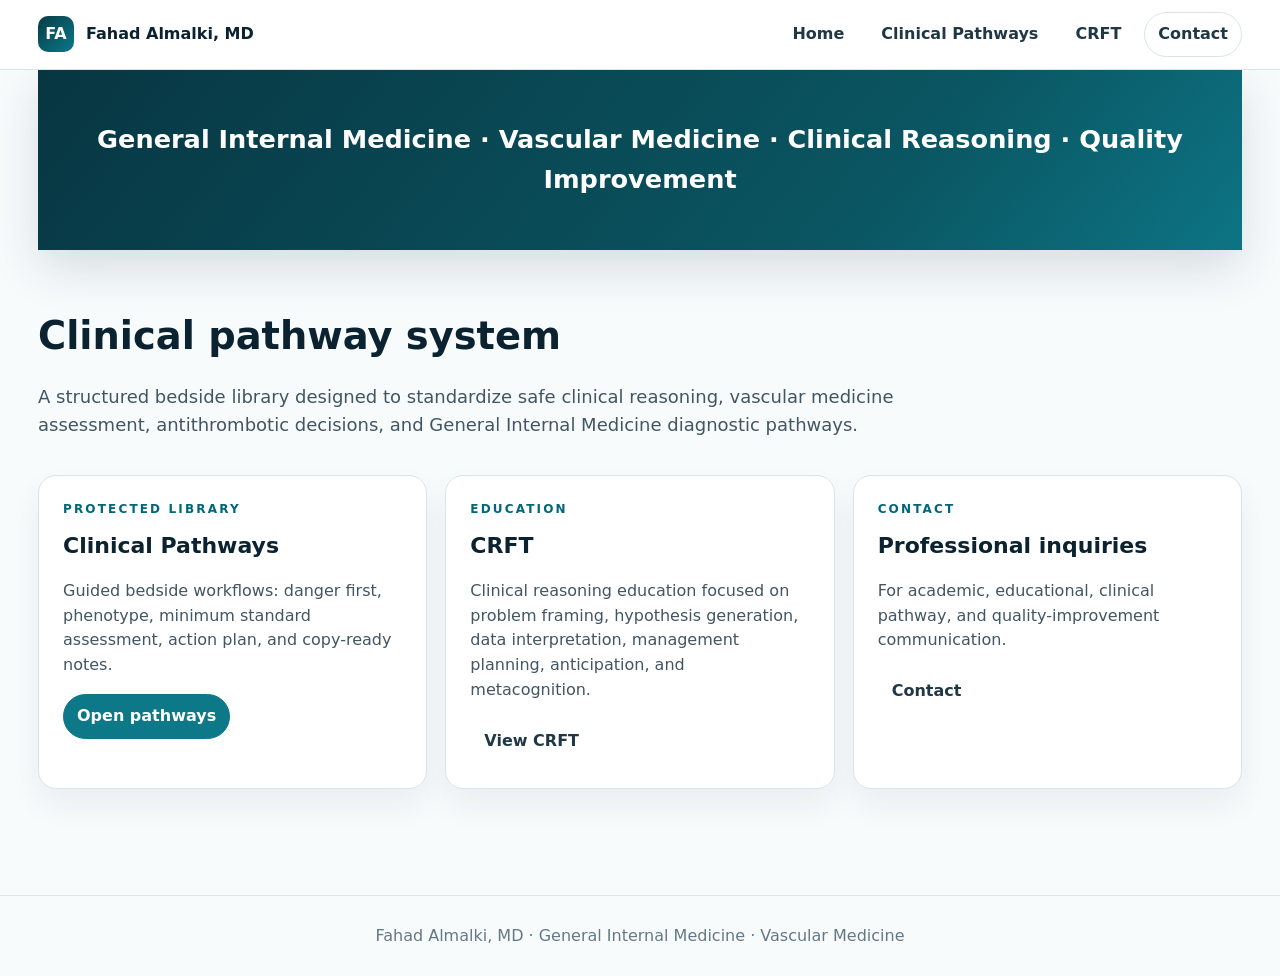
==== index.html @ 35450199 "Build CTU daily review and discharge readiness" ====
<!doctype html>
<html lang="en">
<head>
<meta charset="utf-8">
<meta name="viewport" content="width=device-width,initial-scale=1">
<title>Fahad Almalki, MD</title>
<style>
:root{--ink:#0b2230;--muted:#5b6b78;--line:#d9e5ea;--bg:#f8fbfc;--teal:#0b5964;--teal2:#0d7888;--red:#b42318;--amber:#a15c07;--green:#067647;--card:#fff}
*{box-sizing:border-box}
body{margin:0;background:var(--bg);color:var(--ink);font-family:Inter,system-ui,-apple-system,BlinkMacSystemFont,"Segoe UI",sans-serif;line-height:1.55}
.topbar{position:sticky;top:0;z-index:20;background:#fff;border-bottom:1px solid var(--line)}
.nav{max-width:1240px;margin:auto;padding:12px 18px;display:flex;justify-content:space-between;align-items:center;gap:16px}
.brand{display:flex;align-items:center;gap:12px;font-weight:850}
.logo{width:36px;height:36px;border-radius:10px;background:linear-gradient(135deg,#073c47,#0b7888);display:grid;place-items:center;color:white;font-weight:900}
.navlinks{display:flex;gap:9px;flex-wrap:wrap}
button,.btn{font:inherit;font-weight:800;border:1px solid transparent;background:transparent;color:#203746;padding:9px 13px;border-radius:999px;cursor:pointer;text-decoration:none}
button:hover,.btn:hover{background:#edf6f8}
.contact{border-color:var(--line);background:#fff}
.hero{max-width:1240px;margin:auto;padding:0 18px 28px}
.heroPanel{min-height:180px;background:linear-gradient(130deg,#073642,#0a5662 70%,#0d7484);display:grid;place-items:center;text-align:center;color:white;padding:38px 18px;box-shadow:0 18px 45px rgba(6,45,55,.14)}
.heroLine{font-size:clamp(18px,2vw,26px);font-weight:850}
main{max-width:1240px;margin:auto;padding:28px 18px 70px}
h2{font-size:clamp(28px,3vw,40px);margin:0 0 12px}
h3{font-size:22px;margin:0 0 10px}
h4{font-size:14px;text-transform:uppercase;letter-spacing:.08em;color:#086274;margin:22px 0 10px}
p{color:#425563}.lead{font-size:18px;max-width:900px}
.card{background:var(--card);border:1px solid var(--line);border-radius:18px;padding:24px;box-shadow:0 16px 32px rgba(4,42,52,.06)}
.grid{display:grid;grid-template-columns:repeat(3,minmax(0,1fr));gap:18px}.grid2{display:grid;grid-template-columns:repeat(2,minmax(0,1fr));gap:18px}.unitrow{display:grid;grid-template-columns:1fr 120px;gap:8px}.section{margin:36px 0}
small,.eyebrow{display:block;color:#006778;text-transform:uppercase;font-weight:900;letter-spacing:.18em;font-size:12px;margin-bottom:10px}
.primary{background:var(--teal2)!important;color:white!important;border-color:var(--teal2)!important}
.toolList{display:grid;grid-template-columns:repeat(2,minmax(0,1fr));gap:14px;margin-top:14px}
.toolItem{background:#fff;border:1px solid var(--line);border-radius:16px;padding:18px;text-align:left;cursor:pointer}
.toolItem:hover{box-shadow:0 16px 32px rgba(4,42,52,.08);border-color:#b8d4dc}
.toolItem b{display:block;font-size:18px;margin-bottom:6px}.toolItem span{display:block;color:var(--muted);font-size:14px}
input,select,textarea{width:100%;border:1px solid var(--line);border-radius:12px;padding:11px 12px;font:inherit;background:white}
label{font-weight:800;font-size:14px;display:block;margin-bottom:6px}.field{margin-bottom:14px}
.hint{display:block;font-size:12px;color:#71808a;font-weight:500;margin-top:3px}
.checkgrid{display:grid;grid-template-columns:repeat(2,minmax(0,1fr));gap:8px 14px}
.check{display:flex;gap:9px;align-items:flex-start;font-weight:650;color:#213746}.check input{width:auto;margin-top:5px}
.output{border-left:5px solid var(--teal2);background:#f2fbfd;padding:18px;border-radius:14px;margin-top:18px;white-space:pre-wrap}
.output.red{border-color:var(--red);background:#fff5f5}.output.amber{border-color:var(--amber);background:#fff8ed}.output.green{border-color:var(--green);background:#f0fff8}
.toolbar{display:flex;gap:10px;flex-wrap:wrap;margin:18px 0}.breadcrumb{font-size:14px;color:var(--muted);margin-bottom:18px}.lock{max-width:520px;margin:38px auto}
.subtlebox{background:#f6fafb;border:1px dashed var(--line);border-radius:14px;padding:14px;margin-top:10px}.hidden{display:none!important}footer{border-top:1px solid var(--line);padding:28px 18px;text-align:center;color:#657786}
@media(max-width:850px){.grid,.grid2,.toolList,.checkgrid{grid-template-columns:1fr}.heroPanel{min-height:140px}}

.followedbox{border:1px solid var(--line);border-radius:16px;padding:14px 16px;background:#fff}
.followedbox label{font-weight:800;color:#042f3b;margin-bottom:8px;display:block}
.followedbox .hint{font-weight:500;color:#5f7480}
.followedchecks{display:grid;grid-template-columns:1fr;gap:10px;margin-top:12px}
.followedchecks .check{display:flex;align-items:flex-start;gap:10px;font-weight:700;color:#0b2f3a}
.followedchecks input{margin-top:3px}


.badgeNote{display:inline-block;border:1px solid var(--line);border-radius:999px;padding:4px 10px;font-size:12px;color:#0b5964;background:#eef8fa;font-weight:800}
.pathStep{border:1px solid var(--line);border-radius:16px;background:#fbfdfe;margin:16px 0;overflow:hidden}
.pathStep>summary{cursor:pointer;list-style:none;padding:18px 20px;font-weight:900;font-size:17px;color:#073f4a;display:flex;justify-content:space-between;gap:14px;align-items:center}
.pathStep>summary::-webkit-details-marker{display:none}
.pathStep>summary:after{content:"＋";font-size:20px;color:var(--teal2);line-height:1}
.pathStep[open]>summary{background:#eef8fa;border-bottom:1px solid var(--line)}
.pathStep[open]>summary:after{content:"−"}
.pathStepBody{padding:4px 20px 20px}
.miniStep{border:1px dashed var(--line);border-radius:12px;background:white;margin:14px 0;padding:0 14px}
.miniStep>summary{cursor:pointer;padding:13px 0;font-weight:800;color:#31535d}
.stepIntro{margin:12px 0 18px;color:#5b6b78}
.scenarioPanel{border:1px solid var(--line);border-radius:16px;background:#fbfdfe;padding:20px;margin:18px 0}
.scenarioPanel>h3{color:#073f4a;margin-bottom:4px}.scenarioPanel>.hint{margin-bottom:16px}

</style>
</head>
<body>
<header class="topbar">
  <div class="nav">
    <div class="brand"><div class="logo">FA</div><span>Fahad Almalki, MD</span></div>
    <nav class="navlinks">
      <button data-page="home">Home</button>
      <button data-page="pathways">Clinical Pathways</button>
      <button data-page="crft">CRFT</button>
      <button class="contact" data-page="contact">Contact</button>
    </nav>
  </div>
</header>

<div class="hero" id="hero">
  <div class="heroPanel">
    <div class="heroLine">General Internal Medicine · Vascular Medicine · Clinical Reasoning · Quality Improvement</div>
  </div>
</div>

<main id="app"></main>
<footer>Fahad Almalki, MD · General Internal Medicine · Vascular Medicine</footer>

<script>
(function(){
  var USERNAME = "fahad";
  var PASSWORD_HASH = "441a58b07454cb4475218ed81796578a53c6001b9d92f8419a821854e8c7eaea";
  var authed = sessionStorage.getItem("fa_auth") === "yes";

  var tools = [
    {id:"pad-suspected",cat:"Vascular Medicine Clinic",title:"Suspected PAD Clinic Pathway",desc:"Deep guided vascular clinic pathway: symptoms, pulse exam, limb exam, ABI/TBI logic, diabetes, smoking, Lp(a), mimics, GDMT, referral urgency."},
    {id:"pad-confirmed",cat:"Vascular Medicine Clinic",title:"Confirmed PAD Clinic Pathway",desc:"Phenotype, GDMT, exercise, foot care, antithrombotic decisions, and revascularization triggers."},
    {id:"thrombosis-clinic",cat:"Vascular Medicine Clinic",title:"Thrombosis Clinic Pathway",desc:"Core DVT/PE thrombosis clinic: new vs follow-up assessment, anticoagulant choice, duration, extended therapy, bleeding risk, thrombophilia/APS testing, and consultant notes."},{id:"af-anticoag",cat:"Vascular Medicine Clinic",title:"AF Anticoagulation Decision Aid",desc:"Version 2 AF long-term stroke-prevention aid: CHA₂DS₂-VASc with absolute benefit framing, HAS-BLED, DOAC eligibility/dose-safety, antiplatelet deprescribing, LAAO consideration, and natural consultant notes."},{id:"unusual-site-thrombosis",cat:"Vascular Medicine Clinic",title:"Unusual-Site Thrombosis Pathway",desc:"CVT, portal/splanchnic, upper-extremity/catheter-related DVT, SVT, renal/gonadal and other unusual venous thromboses; site-specific workup, anticoagulant choice, duration, and consultant notes."},
    {id:"antithrombotic",cat:"Thrombosis / Antithrombotic Safety",title:"Antithrombotic Safety Assistant",desc:"Bleeding and reversal, HIT/PF4, thrombosis despite treatment, DOAC danger zones, heparin/anti-Xa/antithrombin problems, and antiplatelet overlap."},
    {id:"postop-troponin",cat:"GIM Diagnostic Reasoning",title:"Perioperative Cardiac Risk & MINS Pathway",desc:"Preoperative cardiac-risk assessment, postoperative troponin surveillance, MINS/MI interpretation, bleeding-safe management, and copy-ready notes."},
    {id:"diarrhea",cat:"GIM Diagnostic Reasoning",title:"Adult Diarrhea Triage & Diagnostic Pathway",desc:"Focused triage, syndrome classification, selective stool testing, C. difficile safety, hydration, medication review, and escalation planning."},
    {id:"hyponatremia",cat:"GIM Diagnostic Reasoning",title:"Hyponatremia Diagnostic Engine",desc:"Danger-first treatment, tonicity and glucose correction, ADH/urine interpretation, phenotype, ODS risk, correction monitoring, and copy-ready notes."},
    {id:"acid-base",cat:"GIM Diagnostic Reasoning",title:"Acid–Base Diagnostic Engine",desc:"ABG/VBG-aware interpretation, expected compensation, mixed disorders, albumin-corrected anion gap, delta analysis, cause-directed testing, and copy-ready notes."},
    {id:"potassium",cat:"GIM Diagnostic Reasoning",title:"Potassium Disorders Engine",desc:"Hypokalemia and hyperkalemia triage, ECG and specimen safety, redistribution versus gain/loss, acid–base integration, treatment strategy, monitoring, and copy-ready notes."},
    {id:"cirrhosis-coag",cat:"GIM Diagnostic Reasoning",title:"Coagulation in Cirrhosis",desc:"Rebalanced hemostasis, procedure risk, INR pitfalls, fibrinogen/platelets, TEG/ROTEM, vitamin K, and thrombosis despite high INR."},
    {id:"ctu-daily",cat:"CTU / Rounding Standard",title:"CTU Daily Review & Discharge Readiness",desc:"Sixty-second danger screen, daily diagnostic direction, treatment review, preventable-harm checks, discharge criteria, barriers, ownership, and copy-ready rounding outputs."}
  ];

  function app(){ return document.getElementById("app"); }
  function showHero(x){ document.getElementById("hero").style.display = x ? "block" : "none"; }
  function esc(s){ return String(s).replace(/[&<>"']/g, function(m){ return {"&":"&amp;","<":"&lt;",">":"&gt;","\"":"&quot;","'":"&#39;"}[m]; }); }
  function val(id){ var el=document.getElementById(id); return el ? el.value.trim() : ""; }
  function checked(name){ return Array.prototype.slice.call(document.querySelectorAll('input[name="'+name+'"]:checked')).map(function(x){return x.value;}); }
  function checks(name, arr){
    return '<div class="checkgrid">' + arr.map(function(x){
      return '<label class="check"><input type="checkbox" name="'+name+'" value="'+esc(x)+'"><span>'+esc(x)+'</span></label>';
    }).join("") + '</div>';
  }
  function setHash(page,param){ location.hash = param ? page + ":" + param : page; render(); }
  window.setHash = setHash;

  async function sha256Text(value){
    var data = new TextEncoder().encode(value);
    var digest = await crypto.subtle.digest("SHA-256", data);
    return Array.prototype.map.call(new Uint8Array(digest), function(x){ return x.toString(16).padStart(2,"0"); }).join("");
  }

  document.addEventListener("click", function(e){
    var p = e.target.closest("[data-page]");
    if(p){ setHash(p.getAttribute("data-page")); }
    var t = e.target.closest("[data-tool]");
    if(t){ setHash("tool", t.getAttribute("data-tool")); }
  });
  window.addEventListener("hashchange", render);

  function render(){
    var raw = location.hash.replace("#","") || "home";
    var parts = raw.split(":");
    var page = parts[0], param = parts[1];
    if(page === "home") return renderHome();
    if(page === "contact") return renderContact();
    if(page === "crft") return renderCrft();
    if(page === "pathways") return authed ? renderPathways() : renderLogin("pathways");
    if(page === "tool") return authed ? renderTool(param) : renderLogin("tool:" + param);
    renderHome();
  }

  function renderHome(){
    showHero(true);
    app().innerHTML = '<section><h2>Clinical pathway system</h2><p class="lead">A structured bedside library designed to standardize safe clinical reasoning, vascular medicine assessment, antithrombotic decisions, and General Internal Medicine diagnostic pathways.</p><div class="grid section"><div class="card"><small>Protected library</small><h3>Clinical Pathways</h3><p>Guided bedside workflows: danger first, phenotype, minimum standard assessment, action plan, and copy-ready notes.</p><button class="primary" data-page="pathways">Open pathways</button></div><div class="card"><small>Education</small><h3>CRFT</h3><p>Clinical reasoning education focused on problem framing, hypothesis generation, data interpretation, management planning, anticipation, and metacognition.</p><button data-page="crft">View CRFT</button></div><div class="card"><small>Contact</small><h3>Professional inquiries</h3><p>For academic, educational, clinical pathway, and quality-improvement communication.</p><button data-page="contact">Contact</button></div></div></section>';
  }

  function renderContact(){
    showHero(false);
    app().innerHTML = '<div class="breadcrumb"><button data-page="home">← Home</button></div><section class="card"><small>Contact</small><h2>Professional inquiries</h2><p><b><a href="mailto:contact@fahadalmalkimd.com">contact@fahadalmalkimd.com</a></b></p><p>Direct professional correspondence: <b><a href="mailto:fahad@fahadalmalkimd.com">fahad@fahadalmalkimd.com</a></b></p></section>';
  }

  function renderCrft(){
    showHero(false);
    app().innerHTML = '<div class="breadcrumb"><button data-page="home">← Home</button></div><section class="card"><small>Clinical reasoning education</small><h2>CRFT</h2><p>Structured framework to make reasoning observable, teachable, and improvable across repeated cases.</p><div class="grid2"><div><h4>Core domains</h4><ul><li>Problem framing</li><li>Hypothesis generation</li><li>Data interpretation</li><li>Management planning</li><li>Anticipation</li><li>Metacognition</li></ul></div><div><h4>Purpose</h4><p>Move bedside teaching from informal impression to explicit reasoning behaviors that can be coached, scored, and improved.</p></div></div></section>';
  }

  function renderLogin(target){
    showHero(false);
    app().innerHTML = '<section class="lock card"><small>Protected library</small><h2>Clinical Pathways Login</h2><div class="field"><label>Username</label><input id="u"></div><div class="field"><label>Password</label><input id="p" type="password"></div><button class="primary" id="loginBtn">Enter</button><p class="hint">Soft access gate only. Real privacy later needs Cloudflare Access or similar.</p></section>';
    document.getElementById("loginBtn").addEventListener("click", async function(){
      var enteredHash = await sha256Text(val("p"));
      if(val("u") === USERNAME && enteredHash === PASSWORD_HASH){
        sessionStorage.setItem("fa_auth","yes");
        authed = true;
        var parts = target.split(":");
        setHash(parts[0], parts[1]);
      } else {
        alert("Incorrect username or password");
      }
    });
  }

  function renderPathways(){
    showHero(false);
    var cats = [];
    tools.forEach(function(t){ if(cats.indexOf(t.cat) < 0) cats.push(t.cat); });
    var html = '<div class="breadcrumb"><button data-page="home">← Home</button></div><section><h2>Clinical Pathway Library</h2><p class="lead">Choose a pathway. Each tool starts with safety, classifies the phenotype, defines minimum assessment, and produces a copy-ready note.</p>';
    cats.forEach(function(cat){
      html += '<div class="section"><h4>'+esc(cat)+'</h4><div class="toolList">';
      tools.filter(function(t){return t.cat===cat;}).forEach(function(t){
        html += '<button class="toolItem" data-tool="'+t.id+'"><b>'+esc(t.title)+'</b><span>'+esc(t.desc)+'</span></button>';
      });
      html += '</div></div>';
    });
    html += '</section>';
    app().innerHTML = html;
  }

  function shell(title, subtitle, body){
    showHero(false);
    app().innerHTML = '<div class="breadcrumb"><button data-page="pathways">← Back to Pathways</button> <button data-page="home">Home</button></div><section><small class="eyebrow">Guided pathway</small><h2>'+esc(title)+'</h2><p class="lead">'+esc(subtitle)+'</p></section>' + body;
  }

  function renderTool(id){
    var t = tools.find(function(x){return x.id===id;});
    if(!t) return renderPathways();
    if(id === "pad-suspected") return renderPAD();
    if(id === "pad-confirmed") return renderConfirmedPAD();
    if(id === "thrombosis-clinic") return renderCoreVTE();
    if(id === "af-anticoag" || id === "af-anticoagulation" || id === "af-decision") return renderAFDecisionAid();
    if(id === "unusual-site-thrombosis") return renderUnusualSiteThrombosis();
    if(id === "postop-troponin") return renderPostopMINS();
    if(id === "antithrombotic") return renderAntithromboticSafety();
    if(id === "hyponatremia") return renderHyponatremia();
    if(id === "diarrhea") return renderDiarrhea();
    if(id === "acid-base") return renderAcidBase();
    if(id === "potassium") return renderPotassium();
    if(id === "cirrhosis-coag") return renderCirrhosisCoag();
    if(id === "ctu-daily") return renderCTUDaily();
    return shell(t.title, t.desc, '<section class="card"><h3>Guided pathway scaffold</h3><ol><li>Choose clinical scenario</li><li>Danger-first screen</li><li>Classify phenotype</li><li>Minimum standard assessment</li><li>Action plan</li><li>Teaching pearl</li><li>Copy-ready note</li></ol><p class="hint">This pathway is visible and ready for deeper expansion while keeping the site stable.</p></section>');
  }

  function selectField(id,label,options,hint){
    return '<div class="field"><label>'+esc(label)+'</label><select id="'+id+'">'+options.map(function(x){return '<option>'+esc(x)+'</option>';}).join("")+'</select>'+(hint?'<span class="hint">'+esc(hint)+'</span>':'')+'</div>';
  }
  function inputField(id,label,placeholder){
    return '<div class="field"><label>'+esc(label)+'</label><input id="'+id+'" placeholder="'+esc(placeholder||"")+'"></div>';
  }

  function renderCTUDaily(){
    shell("CTU Daily Review & Discharge Readiness","A focused daily-rounding tool that turns safety concerns, clinical goals, pending work, and discharge barriers into owned actions with deadlines.",
    '<section class="card">'+
    '<div class="subtlebox"><span class="badgeNote">Website protocol · Version 1</span><p><b>Flow principle:</b> establish whether the patient is safe, define what must happen today, and progress discharge work in parallel with medical care.</p><p class="hint">This is a rounding and communication aid—not a substitute for bedside assessment, escalation policy, medication reconciliation, or local discharge criteria. Do not delay urgent review to complete the checklist.</p></div>'+

    '<details class="pathStep" open><summary>1. Sixty-second safety and clinical direction</summary><div class="pathStepBody"><div class="grid2">'+
    inputField("ctu_summary","One-line case summary","e.g. day 3 CAP, improving oxygen need, discharge target tomorrow")+
    selectField("ctu_danger","Immediate deterioration screen",["Not assessed","No immediate danger feature","New or increasing oxygen / respiratory deterioration","Hypotension, shock, or poor perfusion","Acute neurologic change","Clinically important bleeding","Sepsis or other significant deterioration","Critical laboratory or imaging result","Uncontrolled symptoms or other urgent threat"],"")+
    selectField("ctu_overnight","Important event since last review",["Not assessed","No important overnight event","Rapid response or clinical escalation","Fall","Fever or new infection concern","Hypoglycemia or severe hyperglycemia","Arrhythmia or chest-pain event","New procedure complication","Other event requiring action"],"")+
    selectField("ctu_location","Current level of care",["Not assessed","Ward appropriate","Needs closer ward monitoring","Urgent critical-care assessment","Urgent specialist assessment","Goals-of-care review required"],"")+
    selectField("ctu_phase","Phase of stay",["Not assessed","Diagnostic uncertainty","Active treatment","Stabilization / de-escalation","Medically ready pending nonmedical arrangements","Discharge today"],"")+
    selectField("ctu_diagnosis","Working diagnosis",["Not assessed","Clear and supported","Clear but important alternative remains","Evolving with defined next decision","Unclear / diagnostic reset needed"],"")+
    selectField("ctu_cantmiss","Cannot-miss alternative",["Not assessed","No unresolved cannot-miss diagnosis","Identified and reasonably excluded","Investigation pending today","Concern remains without a defined plan"],"")+
    inputField("ctu_today_goal","Single clinical goal for today","e.g. off oxygen at rest and with ambulation")+
    '</div></div></details>'+

    '<details class="pathStep" open><summary>2. Tests, treatment, and de-escalation</summary><div class="pathStepBody"><div class="grid2">'+
    selectField("ctu_pending","Pending tests / consultations",["None affecting current plan","Result changes management today","Result is required before discharge","Can be completed or followed after discharge","Pending item has no clear decision attached","Not assessed"],"Every test should have a decision, timing, and owner.")+
    inputField("ctu_pending_item","Key pending item and decision","e.g. culture: narrow antibiotics if susceptible")+
    inputField("ctu_pending_owner","Result owner and review deadline","e.g. Dr X by 15:00; call patient if after discharge")+
    selectField("ctu_antibiotic","Antimicrobial review",["Not applicable","Indication, source, cultures, day and duration reviewed","IV-to-oral opportunity","Narrow or stop opportunity","Infectious plan incomplete"],"")+
    selectField("ctu_vte","VTE / antithrombotic safety",["Reviewed and appropriate","Not applicable / documented contraindication","Prophylaxis absent or held without current plan","Therapeutic anticoagulation issue","Antiplatelet / anticoagulant overlap needs review","Not assessed"],"")+
    selectField("ctu_meds","Medication safety and reconciliation",["Reviewed; no unresolved issue","Renal / hepatic dose or interaction issue","Insulin, steroid, opioid, sedative, or other high-risk plan needed","Essential home medication restart / hold decision needed","Medication reconciliation incomplete","Not assessed"],"")+
    selectField("ctu_fluids","Fluids, diuresis, oxygen, and route",["Not applicable or targets clear","IV fluid can stop / route can simplify","Diuresis or volume target needs adjustment","Oxygen weaning / home-oxygen assessment needed","Electrolyte replacement or monitoring plan needed","Not assessed"],"")+
    selectField("ctu_deescalate","Other de-escalation opportunity",["None identified","Stop unnecessary laboratory testing","Stop telemetry or excess monitoring","Remove urinary catheter, vascular line, or drain","Convert another IV therapy to oral","Multiple opportunities","Not assessed"],"")+
    '</div></div></details>'+

    '<details class="pathStep" open><summary>3. Preventable harm and function</summary><div class="pathStepBody"><div class="grid2">'+
    selectField("ctu_mobility","Mobility and function",["At baseline / plan complete","Mobilize today","PT/OT assessment needed","New functional decline or equipment need","Not assessed"],"")+
    selectField("ctu_cognition","Delirium, sleep, and cognition",["No active issue / plan complete","Delirium prevention actions needed","Active delirium requires evaluation and management","Capacity / cognition affects disposition","Not assessed"],"")+
    selectField("ctu_nutrition","Nutrition and swallowing",["No active issue / plan complete","Intake support needed","Swallow assessment needed","Nutrition support / dietitian review needed","Not assessed"],"")+
    selectField("ctu_falls_skin","Falls, skin, bowel, and devices",["Reviewed; no unresolved issue","Falls-prevention action needed","Pressure-injury / wound action needed","Constipation / retention action needed","Device removal or care action needed","Multiple issues","Not assessed"],"")+
    '</div></div></details>'+

    '<details class="pathStep" open><summary>4. Discharge readiness and parallel planning</summary><div class="pathStepBody"><div class="grid2">'+
    selectField("ctu_medready","Medical readiness",["Not assessed","Not medically ready","Potentially ready within 24 hours","Medically ready now","Discharge today"],"")+
    inputField("ctu_edd","Expected discharge date / window","e.g. tomorrow or 2026-07-15")+
    inputField("ctu_criteria","Clinical criteria for discharge","e.g. room air, oral therapy, safe mobility")+
    selectField("ctu_barrier","Main discharge barrier",["Not assessed","No current barrier","Medical stability / treatment","Test, procedure, or consultant decision","Medication access or reconciliation","Mobility, equipment, or home oxygen","Home support, placement, or community service","Transport","Follow-up, teaching, or communication","Multiple barriers"],"")+
    inputField("ctu_barrier_action","Barrier action, owner, and deadline","e.g. case manager: confirm home support by 14:00")+
    selectField("ctu_discharge_work","Discharge work",["Complete / ready","Medication reconciliation or prescription pending","Follow-up pending","Patient / caregiver teaching pending","Transport or equipment pending","Several tasks pending","Not started / not assessed"],"")+
    selectField("ctu_outpatient_results","Pending-result ownership after discharge",["No pending outpatient result","Owner and communication plan documented","Owner or communication plan missing","Not assessed"],"")+
    selectField("ctu_understanding","Patient / caregiver understanding",["Confirmed using teach-back or equivalent","Updated but understanding not confirmed","Teaching / update still needed","Unable; alternate decision-maker / support plan needed","Not assessed"],"")+
    '</div></div></details>'+

    '<details class="pathStep" open><summary>5. Communication and output</summary><div class="pathStepBody"><div class="grid2">'+
    inputField("ctu_owner","Overall plan owner / team","e.g. CTU Blue / Dr X")+
    inputField("ctu_nursing","Nursing / allied-health priority","e.g. supervised ambulation and room-air trial")+
    inputField("ctu_patient_plan","Patient-facing plan for today","e.g. walk, switch to oral medicines, prepare for tomorrow")+
    selectField("ctu_output_mode","Output format",["CTU daily progress note","Multidisciplinary rounds action list","Discharge-readiness note"],"")+
    '</div></div></details>'+

    '<div class="toolbar"><button class="primary" id="ctuGenerate">Generate daily review</button><button id="ctuCopy">Copy output</button><button id="ctuReset">Reset pathway</button></div><div id="ctu_out" class="output hidden"></div>'+
    '<p class="hint">Evidence anchors: discharge planning from admission, expected discharge date, daily multidisciplinary review, clinical criteria for discharge, and explicit ownership of pending results and barriers. Measure local impact rather than assuming the checklist alone reduces LOS.</p></section>');
    document.getElementById("ctuGenerate").addEventListener("click",calcCTUDaily);
    document.getElementById("ctuCopy").addEventListener("click",function(){copyOut("ctu_out");});
    document.getElementById("ctuReset").addEventListener("click",resetCTUDaily);
  }

  function resetCTUDaily(){
    document.querySelectorAll('[id^="ctu_"]').forEach(function(el){
      if(el.tagName==="SELECT")el.selectedIndex=0;else if(el.tagName==="INPUT")el.value="";
    });
    var out=document.getElementById("ctu_out");out.textContent="";out.className="output hidden";
  }

  function calcCTUDaily(){
    var danger=val("ctu_danger"),location=val("ctu_location"),overnight=val("ctu_overnight"),phase=val("ctu_phase"),diagnosis=val("ctu_diagnosis"),cantmiss=val("ctu_cantmiss");
    var pending=val("ctu_pending"),pendingOwner=val("ctu_pending_owner"),medready=val("ctu_medready"),barrier=val("ctu_barrier"),barrierAction=val("ctu_barrier_action");
    var red=danger!=="Not assessed"&&danger!=="No immediate danger feature" || location.indexOf("Urgent")===0;
    var safetyGaps=[],actions=[],deescalation=[],harm=[],barriers=[];
    if(danger==="Not assessed")safetyGaps.push("Immediate deterioration screen not completed");
    if(location==="Not assessed")safetyGaps.push("Appropriate level of care not confirmed");
    if(cantmiss==="Not assessed"||cantmiss.indexOf("without a defined plan")>=0)safetyGaps.push("Cannot-miss diagnosis review needs completion");
    if(red)actions.push("Urgent bedside reassessment and escalation through the local deterioration pathway; do not wait for routine rounds");
    if(val("ctu_today_goal"))actions.push("Clinical goal: "+val("ctu_today_goal"));
    else actions.push("Define one observable clinical goal for today");
    if(diagnosis==="Unclear / diagnostic reset needed")actions.push("Perform a diagnostic reset: reframe the problem, review discordant data, and define the next decision");
    if(cantmiss==="Investigation pending today")actions.push("Close the pending cannot-miss assessment today with a documented response to the result");
    if(pending.indexOf("changes management")>=0||pending.indexOf("required before discharge")>=0)actions.push("Pending decision: "+(val("ctu_pending_item")||pending)+(pendingOwner?" — "+pendingOwner:" — assign owner and deadline"));
    if(pending.indexOf("no clear decision")>=0)actions.push("Define what the pending item will change; cancel or defer it if it will not change inpatient management");
    if(val("ctu_antibiotic")==="IV-to-oral opportunity"||val("ctu_antibiotic")==="Narrow or stop opportunity")deescalation.push("Antimicrobials: "+val("ctu_antibiotic"));
    if(val("ctu_fluids")==="IV fluid can stop / route can simplify")deescalation.push("Stop unnecessary IV fluid or simplify route");
    if(val("ctu_deescalate")!=="None identified"&&val("ctu_deescalate")!=="Not assessed")deescalation.push(val("ctu_deescalate"));
    [["VTE / antithrombotic",val("ctu_vte")],["Medication",val("ctu_meds")],["Mobility",val("ctu_mobility")],["Delirium / cognition",val("ctu_cognition")],["Nutrition / swallow",val("ctu_nutrition")],["Falls / skin / bowel / devices",val("ctu_falls_skin")]].forEach(function(x){var resolved=/^(Reviewed and appropriate|Reviewed; no unresolved issue|At baseline \/ plan complete|No active issue \/ plan complete|Reviewed; no unresolved issue)$/.test(x[1]);if(!resolved&&!/^Not applicable/.test(x[1]))harm.push(x[0]+": "+x[1]);});
    if(barrier!=="No current barrier"&&barrier!=="Not assessed")barriers.push(barrier+(barrierAction?" — "+barrierAction:" — assign action, owner, and deadline"));
    if(barrier==="Not assessed")barriers.push("Discharge barriers not assessed");
    if(!val("ctu_edd"))barriers.push("Expected discharge date/window not documented");
    if(!val("ctu_criteria"))barriers.push("Clinical criteria for discharge not documented");
    if(val("ctu_discharge_work")!=="Complete / ready")barriers.push("Discharge work: "+val("ctu_discharge_work"));
    if(val("ctu_outpatient_results")==="Owner or communication plan missing"||val("ctu_outpatient_results")==="Not assessed")safetyGaps.push("Pending-result ownership after discharge is incomplete");
    if((pending.indexOf("changes management")>=0||pending.indexOf("required before discharge")>=0)&&!pendingOwner)safetyGaps.push("High-impact pending result lacks an owner/deadline");
    var amber=!red&&(safetyGaps.length||harm.length||barriers.length||diagnosis==="Not assessed"||phase==="Not assessed");
    var level=red?"red":(amber?"amber":"green"),status=red?"RED — urgent deterioration / escalation concern":(amber?"AMBER — unresolved daily-care or discharge work":"GREEN — no unresolved safety or flow gap identified");
    function top3(){var all=actions.concat(harm.slice(0,2)).concat(barriers.slice(0,2));return all.slice(0,3).length?all.slice(0,3):["Continue the current plan and confirm readiness at the next meaningful clinical checkpoint"];}
    var tally=safetyGaps.length+" unresolved safety gap(s) · "+actions.length+" clinical action(s) · "+barriers.length+" discharge barrier/task(s)";
    var common="Status: "+status+"\nOperational tally: "+tally+"\nPhase: "+phase+". Medical readiness: "+medready+".\n\nToday's top priorities:\n"+atsBullets(top3())+"\n\nSafety gaps:\n"+atsBullets(safetyGaps.length?safetyGaps:["None identified from completed fields"])+"\n\nStop / simplify opportunities:\n"+atsBullets(deescalation.length?deescalation:["None identified"])+"\n\nPreventable-harm actions:\n"+atsBullets(harm.length?harm:["No unresolved item identified"])+"\n\nDischarge readiness:\n- Expected date/window: "+(val("ctu_edd")||"not documented")+"\n- Clinical criteria: "+(val("ctu_criteria")||"not documented")+"\n- Barriers/tasks:\n"+atsBullets(barriers.length?barriers:["No current barrier identified"])+"\n\nPending work and ownership:\n- "+(val("ctu_pending_item")||pending)+"\n- Owner/deadline: "+(pendingOwner||"not documented")+"\n\nCommunication:\n- Nursing/allied-health priority: "+(val("ctu_nursing")||"not documented")+"\n- Patient-facing plan: "+(val("ctu_patient_plan")||"not documented")+"\n- Overall owner: "+(val("ctu_owner")||"not documented")+".";
    var note="CTU Daily Review & Discharge Readiness\n\n"+(val("ctu_summary")?"Summary: "+val("ctu_summary")+".\n":"")+common;
    var huddle="CTU Multidisciplinary Rounds Action List\n\n"+common;
    var discharge="CTU Discharge-Readiness Note\n\nMedical readiness: "+medready+". Expected discharge: "+(val("ctu_edd")||"not documented")+".\nClinical criteria: "+(val("ctu_criteria")||"not documented")+".\n\nRemaining barriers and owned actions:\n"+atsBullets(barriers.length?barriers:["No current barrier identified"])+"\n\nPending results: "+(val("ctu_pending_item")||pending)+". Owner/deadline: "+(pendingOwner||"not documented")+".\nPatient/caregiver understanding: "+val("ctu_understanding")+".\nOverall owner: "+(val("ctu_owner")||"not documented")+".";
    var finalText=note;if(val("ctu_output_mode")==="Multidisciplinary rounds action list")finalText=huddle;if(val("ctu_output_mode")==="Discharge-readiness note")finalText=discharge;
    var out=document.getElementById("ctu_out");out.className="output "+level;out.textContent=finalText;out.classList.remove("hidden");
  }


  function renderPAD(){
    shell("Suspected PAD Clinic Pathway","Diagnosis and triage pathway for suspected PAD: visit type, symptom phenotype, limb danger screen, PAD vs mimic, ABI/TBI testing plan, polyvascular screen, initial management/referral plan, care-standard score, output modes, and reset.",
    '<section class="card">'+

    '<h4>0. Visit type</h4>'+
    '<div class="grid2">'+
    selectField("spad_visit","Visit type",["New consult / first assessment","Abnormal pulse or ABI/TBI found incidentally","New/worsening exertional leg symptoms","CLTI / wound concern","Acute limb concern","Diabetic foot risk / poor healing","Pre-op vascular assessment","Medication/risk optimization only","Second opinion / unclear diagnosis"],"Suspected PAD is mainly a diagnosis/triage pathway.")+
    '<div class="followedbox"><label>Already followed by <span class="hint">Select all that apply.</span></label>'+
    '<div class="followedchecks">'+
    '<label class="check"><input type="checkbox" name="spad_followed" value="No one / needs coordination">No one / needs coordination</label>'+
    '<label class="check"><input type="checkbox" name="spad_followed" value="Vascular surgery following">Vascular surgery following</label>'+
    '<label class="check"><input type="checkbox" name="spad_followed" value="Cardiology following">Cardiology following</label>'+
    '<label class="check"><input type="checkbox" name="spad_followed" value="Wound care/podiatry following">Wound care/podiatry following</label>'+
    '<label class="check"><input type="checkbox" name="spad_followed" value="PCP/endocrine following">PCP/endocrine following</label>'+
    '<label class="check"><input type="checkbox" name="spad_followed" value="Other specialty following">Other specialty following</label>'+
    '</div></div>'+
    '</div>'+

    '<h4>1. Symptom phenotype</h4>'+
    checks("spad_reason",[
      "Exertional calf pain",
      "Exertional thigh/buttock pain",
      "Reduced walking distance",
      "Atypical leg pain",
      "Rest pain / nocturnal forefoot pain",
      "Foot ulcer or non-healing wound",
      "Gangrene / tissue loss",
      "Abnormal or absent pulses",
      "Abnormal ABI/TBI/waveforms",
      "Diabetic foot risk / poor healing",
      "Pre-op vascular assessment",
      "Cardiovascular risk optimization",
      "Unclear diagnosis / second opinion"
    ])+
    '<div class="grid2">'+
    selectField("spad_pattern","Main symptom pattern",[
      "Classic claudication: reproducible exertional muscle pain relieved by rest",
      "Atypical exertional leg symptoms",
      "Rest pain: forefoot pain worse lying flat, improved by dependency",
      "Wound/tissue loss phenotype",
      "Sudden severe limb symptoms",
      "Neuropathic/burning symptoms",
      "Back/radicular or joint-type pain",
      "Asymptomatic abnormal test/pulses"
    ],"First split: claudication vs limb threat vs mimic.")+
    selectField("spad_sev","Functional severity",["Asymptomatic","Mild symptoms, not limiting","Lifestyle-limiting exertional symptoms","Limits work/exercise/basic activities","Rest pain or tissue loss","Unclear"],"")+
    inputField("spad_pfd","Pain-free walking distance","e.g. 100 m, 1 block, unknown")+
    inputField("spad_mwd","Maximum walking distance","e.g. 300 m, unknown")+
    selectField("spad_rest","Relieved by rest within ~10 minutes?",["Unknown","Yes","No"],"")+
    selectField("spad_incline","Worse with stairs/incline?",["Unknown","Yes","No"],"")+
    '</div>'+

    '<h4>2. Limb danger / escalation</h4>'+
    checks("spad_limb",[
      "Acute limb ischemia concern: sudden pain/cold/numb/weak/pale limb",
      "New motor or sensory deficit",
      "Rest pain worse lying flat, improved by dependency",
      "Non-healing wound / ulcer",
      "Gangrene / tissue loss",
      "Infection: cellulitis/purulence/wet gangrene/systemic signs",
      "Blue toe / embolic lesion",
      "Rapidly worsening symptoms",
      "Absent Doppler signals if checked",
      "No limb-threat features today"
    ])+
    '<div class="grid2">'+
    selectField("spad_pulse","Pulse/foot status",["Not assessed","Normal/equal pulses","Reduced/absent pedal pulses","Doppler-only pedal signals","New asymmetry","Femoral pulse abnormality","Unclear"],"Collapsed to what changes triage.")+
    selectField("spad_foot","Foot/wound status",["No wound","Stable superficial wound","New/worsening wound","Gangrene/tissue loss","Infected foot concern","Diabetic foot risk without wound","Not assessed"],"")+
    selectField("spad_temp_color","Temperature/color",["Not assessed","Warm/normal","Cool limb","Cold limb","Dependent rubor","Pale/cyanotic/mottled"],"")+
    inputField("spad_limb_note","Optional focused limb exam note","side, pulse, wound, Doppler, sensory/motor")+
    '</div>'+

    '<h4>3. PAD vs mimic</h4>'+
    checks("spad_pad_support",[
      "Reproducible exertional muscle pain relieved by rest",
      "Abnormal/absent pulses",
      "ABI ≤0.90",
      "Borderline ABI with exertional symptoms",
      "Noncompressible ABI or diabetes/CKD requiring TBI",
      "Monophasic/absent Doppler waveforms",
      "Ulcer/tissue loss with perfusion concern",
      "Polyvascular disease or high ASCVD risk",
      "Smoking history",
      "Diabetes/CKD"
    ])+
    checks("spad_mimic",[
      "Spinal stenosis: better leaning forward/sitting, worse standing",
      "Radiculopathy: back pain, dermatomal radiation, neurologic signs",
      "Hip/knee osteoarthritis: joint-localized mechanical pain",
      "Venous claudication/severe venous disease: swelling, bursting pain",
      "Peripheral neuropathy: burning, stocking distribution, not exertional",
      "Chronic exertional compartment syndrome: younger patient, tightness with exercise",
      "Anemia/HF/lung disease/deconditioning: global exercise intolerance",
      "No clear mimic selected"
    ])+

    '<h4>4. ABI / TBI / vascular testing</h4>'+
    '<div class="grid2">'+
    selectField("spad_test_status","Testing status",["No vascular testing yet","ABI/TBI/waveforms already available","Testing ordered/pending","Prior test outdated or inconsistent with symptoms","Imaging already available","Urgent vascular lab needed"],"")+
    '<div class="field"><label>Right ABI</label><input id="spad_rabi" type="number" step="0.01" placeholder="number only"></div>'+
    '<div class="field"><label>Left ABI</label><input id="spad_labi" type="number" step="0.01" placeholder="number only"></div>'+
    '<div class="field"><label>Right TBI</label><input id="spad_rtbi" type="number" step="0.01" placeholder="optional"></div>'+
    '<div class="field"><label>Left TBI</label><input id="spad_ltbi" type="number" step="0.01" placeholder="optional"></div>'+
    selectField("spad_wave","Doppler waveforms",["Unknown/not done","Triphasic","Biphasic","Monophasic","Absent","Mixed/asymmetric"],"Waveforms matter when ABI is borderline or noncompressible.")+
    selectField("spad_exabi","Exercise ABI",["Not done","Normal","Abnormal post-exercise drop","Needed if symptoms but resting ABI normal/borderline"],"")+
    selectField("spad_calc","Noncompressible/calcified vessel concern",["Unknown","No","Yes: ABI >1.40","Yes: diabetes/CKD/calcification suspected"],"ABI may be falsely reassuring in diabetes/CKD.")+
    selectField("spad_img","Duplex/CTA/MRA",["Not done","Duplex done","CTA/MRA done","Planned/pending","Not needed yet"],"")+
    '</div>'+

    '<h4>5. Polyvascular / cardiovascular screen</h4>'+
    checks("spad_poly_quick",["No active cardiac / neuro / aortic / mesenteric / renovascular symptoms today"])+
    '<h4>Cardiac / cardiopulmonary</h4>'+
    checks("spad_card",[
      "Exertional chest pressure/pain",
      "Chest pain at rest or unstable pattern",
      "Exertional dyspnea as possible anginal equivalent",
      "Reduced exercise tolerance not explained by leg symptoms",
      "Known CAD / prior MI / PCI / CABG",
      "Known HF or reduced EF",
      "Palpitations / AF",
      "No cardiac/cardiopulmonary symptoms"
    ])+
    '<h4>Neuro / carotid / aortic / visceral vascular</h4>'+
    checks("spad_vascular",[
      "Prior stroke/TIA or carotid disease",
      "New transient weakness/numbness/speech/monocular vision symptoms",
      "Known AAA or prior aortic repair",
      "Pulsatile abdominal mass",
      "New severe abdominal/back/flank pain",
      "Post-prandial abdominal pain / food fear / weight loss",
      "Resistant HTN / renal decline / flash pulmonary edema",
      "No neuro/aortic/visceral vascular symptoms"
    ])+

    '<h4>6. Initial management / referral plan</h4>'+
    '<div class="grid2">'+
    selectField("spad_antith","Antithrombotic approach",[
      "Not decided until PAD confirmed",
      "Single antiplatelet if symptomatic PAD confirmed and no contraindication",
      "Already on full-dose anticoagulation for another indication",
      "Already on antiplatelet therapy",
      "Deferred due to bleeding/procedure/thrombocytopenia",
      "Needs clinician review"
    ],"Suspected PAD is not automatically an antithrombotic indication without phenotype/context.")+
    selectField("spad_lipid","Lipid approach",["Not addressed","High-intensity statin if PAD/ASCVD confirmed or already indicated","Already optimized","Needs lipid panel","Statin intolerance pathway"],"")+
    '<div class="field"><label>LDL-C</label><div class="unitrow"><input id="spad_ldl" type="number" step="0.01" placeholder="number only"><select id="spad_ldl_unit"><option>mmol/L</option><option>mg/dL</option></select></div></div>'+
    '<div class="field"><label>Non-HDL-C</label><div class="unitrow"><input id="spad_nonhdl" type="number" step="0.01" placeholder="number only"><select id="spad_nonhdl_unit"><option>mmol/L</option><option>mg/dL</option></select></div></div>'+
    '<div class="field"><label>Lp(a)</label><div class="unitrow"><input id="spad_lpa" type="number" step="0.01" placeholder="number only"><select id="spad_lpa_unit"><option>nmol/L</option><option>mg/dL</option></select></div><span class="hint">Document the selected unit.</span></div>'+
    selectField("spad_htn","HTN / BP",["Not addressed","No HTN / controlled","Uncontrolled - optimize","Home/ambulatory BP first","Coordinate with PCP/cardiology"],"")+
    selectField("spad_dm","Diabetes / foot risk",["No diabetes","Diabetes controlled","Diabetes uncontrolled","Diabetic foot risk / needs foot care","Coordinate with PCP/endocrine/podiatry"],"")+
    selectField("spad_smoke","Smoking",["Never smoker","Active smoker - cessation intervention today","Recent quitter - reinforce abstinence","Prior smoker - reinforce abstinence","Unknown - clarify"],"")+
    selectField("spad_exercise","Exercise plan",["Not yet until limb threat excluded","Start structured walking if claudication and no limb threat","Refer supervised exercise therapy","Continue current program","Not appropriate due to CLTI/wound/rest pain","Limited by cardiopulmonary/musculoskeletal condition"],"")+
    
    '</div>'+

    '<h4>7. Output</h4>'+
    '<div class="grid2">'+
    selectField("spad_output_mode","Output mode",["Formal consultant letter","Concise clinic note","Counseling / teaching note"],"")+
    '</div>'+
    '<div class="toolbar"><button class="primary" id="spadGenerate">Generate suspected PAD pathway</button><button id="spadCopy">Copy output</button><button id="spadReset">Reset pathway</button></div><div id="pad_out" class="output hidden"></div>'+
    '</section>');
    document.getElementById("spadGenerate").addEventListener("click", calcPAD);
    document.getElementById("spadCopy").addEventListener("click", function(){ copyOut("pad_out"); });
    document.getElementById("spadReset").addEventListener("click", resetSuspectedPAD);
  }

  function resetSuspectedPAD(){
    var out = document.getElementById("pad_out");
    var card = out ? out.closest("section.card") : document;
    if(!card) card = document;
    card.querySelectorAll("input").forEach(function(el){
      if(el.type === "checkbox" || el.type === "radio") el.checked = false;
      else el.value = "";
    });
    card.querySelectorAll("select").forEach(function(el){ el.selectedIndex = 0; });
    if(out){ out.textContent = ""; out.className = "output hidden"; }
    updateVTEElapsedHint();
    window.scrollTo({top:0, behavior:"smooth"});
  }

  function spadAbi(raw){
    if(!raw) return "not entered";
    var n = Number(raw);
    if(isNaN(n)) return "not interpretable";
    if(n <= 0.90) return n.toFixed(2) + " abnormal, supports PAD";
    if(n <= 0.99) return n.toFixed(2) + " borderline";
    if(n <= 1.40) return n.toFixed(2) + " normal range";
    return n.toFixed(2) + " noncompressible";
  }

  function calcPAD(){
    var visit = val("spad_visit");
    var followedArr = checked("spad_followed");
    var followed = followedArr.length ? followedArr.join("; ") : "not specified";
    var reasons = checked("spad_reason");
    var limb = checked("spad_limb");
    var support = checked("spad_pad_support");
    var mimics = checked("spad_mimic");
    var quickPoly = checked("spad_poly_quick");
    var card = checked("spad_card");
    var vascular = checked("spad_vascular");
    var mode = val("spad_output_mode");

    var pattern = val("spad_pattern");
    var sev = val("spad_sev");
    var rabi = spadAbi(val("spad_rabi"));
    var labi = spadAbi(val("spad_labi"));

    var acute = limb.some(function(x){return x.indexOf("Acute limb")>=0 || x.indexOf("motor")>=0 || x.indexOf("Absent Doppler")>=0;}) || pattern.indexOf("Sudden")>=0 || visit.indexOf("Acute")>=0;
    var infected = limb.some(function(x){return x.indexOf("Infection")>=0;}) || val("spad_foot").indexOf("Infected")>=0;
    var clti = limb.some(function(x){return x.indexOf("Rest pain")>=0 || x.indexOf("wound")>=0 || x.indexOf("Gangrene")>=0 || x.indexOf("tissue")>=0;}) ||
               pattern.indexOf("Rest pain")>=0 || pattern.indexOf("Wound")>=0 || sev.indexOf("Rest pain")>=0 || visit.indexOf("CLTI")>=0;
    var abnormal = rabi.indexOf("abnormal")>=0 || labi.indexOf("abnormal")>=0 || val("spad_exabi").indexOf("Abnormal")>=0 || val("spad_wave").indexOf("Monophasic")>=0 || val("spad_wave").indexOf("Absent")>=0;
    var noncompress = rabi.indexOf("noncompressible")>=0 || labi.indexOf("noncompressible")>=0 || val("spad_calc").indexOf("Yes")>=0;
    var classic = pattern.indexOf("Classic")>=0;
    var mimicOnly = mimics.length && !mimics.some(function(x){return x.indexOf("No clear")>=0;}) && !support.length && !abnormal && !clti && !acute;

    var cardiacUrgent = card.some(function(x){return x.indexOf("rest")>=0 || x.indexOf("unstable")>=0;});
    var neuroUrgent = vascular.some(function(x){return x.indexOf("New transient")>=0;});
    var aorticUrgent = vascular.some(function(x){return x.indexOf("Pulsatile")>=0 || x.indexOf("New severe")>=0;});
    var cardiopulmLimit = card.some(function(x){return x.indexOf("dyspnea")>=0 || x.indexOf("Reduced")>=0 || x.indexOf("HF")>=0;});

    var phenotype = "PAD not yet confirmed.";
    if(acute) phenotype = "Possible acute limb ischemia — emergency phenotype.";
    else if(infected && clti) phenotype = "Possible infected ischemic foot / CLTI emergency.";
    else if(clti) phenotype = "Suspected CLTI / limb-threat phenotype.";
    else if(classic && abnormal) phenotype = "Likely symptomatic PAD with claudication.";
    else if(classic) phenotype = "Suspected claudication; objective vascular testing needed.";
    else if(abnormal) phenotype = "Objective PAD likely; correlate test with symptoms and limb exam.";
    else if(noncompress) phenotype = "PAD cannot be excluded because ABI may be noncompressible; TBI/toe pressure and waveforms needed.";
    else if(mimicOnly) phenotype = "Nonvascular mimic more likely, but PAD risk/testing depends on exam and risk profile.";
    else if(pattern.indexOf("Asymptomatic")>=0) phenotype = "Asymptomatic abnormal pulse/test pathway.";
    else phenotype = "Indeterminate leg symptoms: PAD vs mimic; classify with focused exam and ABI/TBI strategy.";

    var urgentTriggers = [];
    if(acute) urgentTriggers.push("possible acute limb ischemia");
    if(infected) urgentTriggers.push("infected ischemic foot");
    if(cardiacUrgent) urgentTriggers.push("chest pain at rest/unstable cardiac symptoms");
    if(neuroUrgent) urgentTriggers.push("possible TIA/stroke symptoms");
    if(aorticUrgent) urgentTriggers.push("possible urgent aortic symptom");

    var testing = [];
    if(acute) testing.push("Do not delay for outpatient ABI; same-day emergency vascular assessment.");
    else {
      if(val("spad_test_status").indexOf("No vascular")>=0 || val("spad_test_status").indexOf("outdated")>=0 || (!val("spad_rabi") && !val("spad_labi"))) testing.push("Order resting ABI with Doppler waveforms.");
      if(noncompress || val("spad_calc").indexOf("Yes")>=0) testing.push("If ABI is >1.40 or diabetes/CKD/calcification suspected, order TBI/toe pressures and rely on waveforms.");
      if((classic || pattern.indexOf("Atypical")>=0) && (rabi.indexOf("normal")>=0 || labi.indexOf("normal")>=0 || rabi.indexOf("borderline")>=0 || labi.indexOf("borderline")>=0 || val("spad_exabi").indexOf("Needed")>=0)) testing.push("If exertional symptoms persist with normal/borderline ABI, order exercise ABI.");
      if(clti) testing.push("For rest pain/tissue loss, obtain urgent vascular lab/perfusion assessment and vascular surgery/wound pathway.");
      if(val("spad_img").indexOf("Planned")>=0 || val("spad_img").indexOf("Duplex")>=0 || val("spad_img").indexOf("CTA")>=0) testing.push("Use anatomic imaging when revascularization planning or unclear anatomy will change management.");
    }
    if(!testing.length) testing.push("Review ABI/TBI/waveforms with symptom phenotype; do not rely on a single number alone.");

    var poly = [];
    if(quickPoly.length){
      poly.push("Quick negative screen selected: no active cardiac/neuro/aortic/mesenteric/renovascular symptoms today.");
    } else {
      if(cardiacUrgent) poly.push("Cardiac: rest/unstable chest pain selected — urgent cardiac pathway.");
      else if(cardiopulmLimit) poly.push("Cardiac/cardiopulmonary: symptoms may limit exercise or mimic claudication; evaluate before attributing all limitation to PAD.");
      else if(card.some(function(x){return x.indexOf("Known CAD")>=0;})) poly.push("Cardiac: known CAD/polyvascular risk supports aggressive ASCVD prevention.");
      else poly.push("Cardiac/cardiopulmonary: no major signal selected.");
      if(neuroUrgent) poly.push("Neuro/carotid: possible TIA/stroke symptoms — urgent pathway if new/recent.");
      else if(vascular.some(function(x){return x.indexOf("Prior stroke")>=0;})) poly.push("Neuro/carotid: prior stroke/TIA/carotid disease supports polyvascular risk management.");
      if(aorticUrgent) poly.push("Aortic: pulsatile mass or severe abdominal/back/flank pain — urgent aortic evaluation if clinically compatible.");
      else if(vascular.some(function(x){return x.indexOf("AAA")>=0 || x.indexOf("aortic")>=0;})) poly.push("Aortic: known AAA/aortic history — ensure surveillance is not missed.");
      if(vascular.some(function(x){return x.indexOf("Post-prandial")>=0;})) poly.push("Mesenteric: post-prandial pain/food fear/weight loss — consider chronic mesenteric ischemia evaluation.");
      if(vascular.some(function(x){return x.indexOf("Resistant")>=0;})) poly.push("Renovascular: resistant HTN/renal decline/flash pulmonary edema — consider renovascular evaluation in context.");
    }

    var management = [];
    management.push("Antithrombotic: " + val("spad_antith") + ".");
    management.push("Lipids: " + val("spad_lipid") + ". LDL-C " + (val("spad_ldl") ? val("spad_ldl")+" "+val("spad_ldl_unit") : "NA") + "; Non-HDL-C " + (val("spad_nonhdl") ? val("spad_nonhdl")+" "+val("spad_nonhdl_unit") : "NA") + "; Lp(a) " + (val("spad_lpa") ? val("spad_lpa")+" "+val("spad_lpa_unit") : "NA") + ".");
    management.push("HTN/BP: " + val("spad_htn") + ".");
    management.push("Diabetes/foot risk: " + val("spad_dm") + ".");
    management.push("Smoking: " + val("spad_smoke") + ".");
    management.push("Exercise: " + val("spad_exercise") + ".");
    if(val("spad_exercise").indexOf("Start")>=0 || val("spad_exercise").indexOf("Refer")>=0) management.push("Walking therapy is treatment for claudication once limb threat is excluded.");
    if(val("spad_exercise").indexOf("Not appropriate")>=0) management.push("Do not use exercise therapy as the next step when CLTI/rest pain/wound is present.");

    var referral = "Routine vascular medicine / vascular lab pathway.";
    if(acute) referral = "Same-day ED/vascular surgery assessment; do not delay for outpatient ABI.";
    else if(infected || clti) referral = "Urgent vascular surgery/wound pathway with perfusion assessment.";
    else if(cardiacUrgent || neuroUrgent || aorticUrgent) referral = "Separate urgent cardiac/stroke/aortic pathway as clinically indicated.";
    else if(followed.indexOf("following")>=0) referral = "Coordinate with existing specialty team: " + followed + ".";
    else if(sev.indexOf("Lifestyle")>=0 || sev.indexOf("Limits")>=0) referral = "Vascular referral if symptoms remain lifestyle-limiting after testing/GDMT/exercise or if anatomy assessment is needed.";
    else if(val("spad_test_status").indexOf("No vascular")>=0 || val("spad_test_status").indexOf("outdated")>=0 || val("spad_test_status").indexOf("pending")>=0) referral = "Vascular lab ABI/TBI/waveforms first, then follow-up based on phenotype and results.";

    var preset = [];
    if(visit.indexOf("Acute")>=0) preset.push("Preset focus: acute limb concern — emergency limb safety, Doppler/perfusion, and same-day vascular pathway.");
    else if(visit.indexOf("CLTI")>=0 || visit.indexOf("Diabetic")>=0) preset.push("Preset focus: wound/CLTI risk — wound, infection, perfusion, offloading, and urgent coordination.");
    else if(visit.indexOf("New/worsening")>=0) preset.push("Preset focus: new/worsening symptoms — classify claudication vs mimic vs limb threat and order ABI/TBI/exercise ABI as appropriate.");
    else if(visit.indexOf("Medication")>=0) preset.push("Preset focus: risk optimization — confirm diagnosis status and address lipids, BP, diabetes, smoking, exercise, and antithrombotic context.");
    else preset.push("Preset focus: suspected PAD triage — confirm symptom phenotype, limb safety, objective testing, mimics, and referral urgency.");

    var completed = [];
    var missing = [];
    function scoreItem(name, ok){ if(ok) completed.push(name); else missing.push(name); }
    scoreItem("Symptom phenotype documented", pattern && reasons.length);
    scoreItem("Limb danger screen addressed", limb.length>0);
    scoreItem("Pulse/foot status addressed", val("spad_pulse") !== "Not assessed" && val("spad_foot") !== "Not assessed");
    scoreItem("ABI/TBI testing plan addressed", testing.length>0 && val("spad_test_status") !== "No vascular testing yet" || val("spad_referral").indexOf("Same-day")>=0 || acute);
    scoreItem("PAD vs mimic assessed", support.length>0 || mimics.length>0);
    scoreItem("Polyvascular screen addressed", quickPoly.length>0 || card.length>0 || vascular.length>0);
    scoreItem("Risk-factor/referral plan addressed", yesAddress(val("spad_lipid")) && yesAddress(val("spad_smoke")) && referral.length>0);
    var scoreNum = completed.length;
    var score = scoreNum + "/7";
    var scoreLabel = scoreNum >= 6 ? "Complete" : (scoreNum >= 4 ? "Mostly complete" : "Gaps remain");

    var urgentBanner = urgentTriggers.length ? "ROUTE/ESCALATION: " + urgentTriggers.join("; ") + ".\n\n" : "";

    var teachingPearl =
"Teaching pearl:\n" +
"In suspected PAD, first decide the limb phenotype: acute limb ischemia, CLTI/wound, claudication, asymptomatic abnormal test, or mimic. ABI/TBI confirms physiology, but the symptom pattern and limb-safety screen decide urgency.";

    var evidenceAnchor =
"Evidence anchor:\n" +
"- 2024 ACC/AHA PAD guideline: suspected PAD evaluation uses history, pulse/foot exam, ABI with waveforms, TBI when ABI is noncompressible, exercise ABI when symptoms persist with normal/borderline resting ABI, and urgent pathways for acute limb ischemia or CLTI.\n" +
"- PAD care should not stop at diagnosis: smoking, lipids, BP, diabetes/foot risk, exercise, and antithrombotic context should be addressed once the phenotype is clear.";

    var patientCounsel =
"Your symptoms may be from leg artery circulation, but some leg symptoms come from nerves, spine, joints, veins, or heart/lung limitation. The first step is to make sure there is no limb danger, then confirm circulation with ABI/TBI or related vascular testing. Seek urgent care for sudden cold/painful/numb/weak limb, new rest pain, spreading foot infection, black/blue toes, chest pain at rest, stroke-like symptoms, or severe new abdominal/back pain.";

    var qi =
"Suspected PAD Care Standard Completion:\n" +
"- Visit type: " + visit + "\n" +
"- Symptom phenotype documented: " + (completed.indexOf("Symptom phenotype documented")>=0 ? "yes" : "no") + "\n" +
"- Limb danger screen addressed: " + (completed.indexOf("Limb danger screen addressed")>=0 ? "yes" : "no") + "\n" +
"- Pulse/foot status addressed: " + (completed.indexOf("Pulse/foot status addressed")>=0 ? "yes" : "no") + "\n" +
"- ABI/TBI testing plan addressed: " + (completed.indexOf("ABI/TBI testing plan addressed")>=0 ? "yes" : "no") + "\n" +
"- PAD vs mimic assessed: " + (completed.indexOf("PAD vs mimic assessed")>=0 ? "yes" : "no") + "\n" +
"- Polyvascular screen addressed: " + (completed.indexOf("Polyvascular screen addressed")>=0 ? "yes" : "no") + "\n" +
"- Risk-factor/referral plan addressed: " + (completed.indexOf("Risk-factor/referral plan addressed")>=0 ? "yes" : "no") + "\n" +
"- Score: " + score + " — " + scoreLabel + (missing.length ? " | Missing: " + missing.join(", ") : " | Complete");

    var concise =
urgentBanner +
"Phenotype:\n" +
"- " + phenotype + "\n" +
"- Visit: " + visit + "; focus: " + "" + "\n" +
"- Pattern: " + pattern + "; severity: " + sev + "\n" +
"- PFD/MWD: " + (val("spad_pfd") || "NA") + " / " + (val("spad_mwd") || "NA") + "\n" +
"- " + preset.join(" ") + "\n\n" +

"Limb safety:\n" +
"- " + referral + "\n" +
"- Pulse/foot: " + val("spad_pulse") + "; " + val("spad_foot") + "; " + val("spad_temp_color") + "\n" +
"- Focused limb note: " + (val("spad_limb_note") || "none") + "\n\n" +

"PAD vs mimic:\n" +
"- PAD-supporting clues: " + (support.length ? support.join("; ") : "none selected") + "\n" +
"- Mimic clues: " + (mimics.length ? mimics.join("; ") : "none selected") + "\n\n" +

"Testing plan:\n" +
"- Right ABI: " + rabi + "; Left ABI: " + labi + "; R/L TBI: " + (val("spad_rtbi") || "NA") + " / " + (val("spad_ltbi") || "NA") + "\n" +
"- Waveforms: " + val("spad_wave") + "; Exercise ABI: " + val("spad_exabi") + "; Noncompressible concern: " + val("spad_calc") + "\n" +
"- " + testing.join("\n- ") + "\n\n" +

"Polyvascular screen:\n" +
"- " + poly.join("\n- ") + "\n\n" +

"Initial management:\n" +
"- " + management.join("\n- ") + "\n\n" +

"Follow-up / referral:\n" +
"- " + referral + "\n\n" +

"Missing items / care standard:\n" +
"- Suspected PAD Care Standard Completion: " + score + " — " + scoreLabel + (missing.length ? "\n- Missing: " + missing.join(", ") : "\n- Complete") + "\n\n" +

teachingPearl + "\n\n" +
evidenceAnchor + "\n\n" +

"Copy-ready note:\n" +
"Suspected PAD reviewed. Visit type: " + visit + ". Working phenotype: " + phenotype + ". Symptoms: " + pattern + "; severity: " + sev + ". Limb safety/referral: " + referral + ". Pulse/foot status: " + val("spad_pulse") + "; " + val("spad_foot") + ". Testing: R ABI " + (val("spad_rabi") || "NA") + ", L ABI " + (val("spad_labi") || "NA") + ", waveforms " + val("spad_wave") + ". PAD clues: " + (support.length ? support.join(", ") : "none selected") + ". Mimics: " + (mimics.length ? mimics.join(", ") : "none selected") + ". Polyvascular screen: " + poly.join(" ") + " Management: " + management.join(" ") + " Plan: " + testing.join(" ");

    var full =
urgentBanner +
"Suspected PAD pathway:\n\n" +
"0. Visit type\n" +
"- " + visit + "\n" +
"- Already followed by: " + followed + "\n" +
"- " + preset.join(" ") + "\n\n" +
"1. Symptom phenotype\n" +
"- Reasons: " + (reasons.length ? reasons.join("; ") : "none selected") + "\n" +
"- Pattern: " + pattern + "\n" +
"- Severity: " + sev + "\n" +
"- PFD/MWD: " + (val("spad_pfd") || "NA") + " / " + (val("spad_mwd") || "NA") + "\n" +
"- Rest relief: " + val("spad_rest") + "; stairs/incline: " + val("spad_incline") + "\n" +
"- Working phenotype: " + phenotype + "\n\n" +
"2. Limb danger / escalation\n" +
"- Limb danger features: " + (limb.length ? limb.join("; ") : "none selected") + "\n" +
"- Pulse/foot: " + val("spad_pulse") + "; " + val("spad_foot") + "; " + val("spad_temp_color") + "\n" +
"- Focused note: " + (val("spad_limb_note") || "none") + "\n" +
"- Referral/urgency: " + referral + "\n\n" +
"3. PAD vs mimic\n" +
"- PAD-supporting clues: " + (support.length ? support.join("; ") : "none selected") + "\n" +
"- Mimic clues: " + (mimics.length ? mimics.join("; ") : "none selected") + "\n\n" +
"4. Testing\n" +
"- Testing status: " + val("spad_test_status") + "\n" +
"- Right ABI: " + rabi + "; Left ABI: " + labi + "\n" +
"- Right TBI: " + (val("spad_rtbi") || "NA") + "; Left TBI: " + (val("spad_ltbi") || "NA") + "\n" +
"- Waveforms: " + val("spad_wave") + "; exercise ABI: " + val("spad_exabi") + "; calcification: " + val("spad_calc") + "; imaging: " + val("spad_img") + "\n" +
testing.map(function(x){return "- "+x;}).join("\n") + "\n\n" +
"5. Polyvascular screen\n" +
poly.map(function(x){return "- "+x;}).join("\n") + "\n\n" +
"6. Initial management\n" +
management.map(function(x){return "- "+x;}).join("\n") + "\n\n" +
"7. Care standard\n" +
"- " + score + " — " + scoreLabel + (missing.length ? " | Missing: " + missing.join(", ") : " | Complete") + "\n\n" +
teachingPearl + "\n\n" +
evidenceAnchor + "\n\n" +
patientCounsel + "\n\n" +
"Copy-ready note:\n" +
"Suspected PAD reviewed. Visit type: " + visit + ". Working phenotype: " + phenotype + ". Pattern: " + pattern + "; severity: " + sev + ". Limb safety/referral: " + referral + ". Testing plan: " + testing.join(" ") + " Management: " + management.join(" ");

    var referralLetter =
urgentBanner +
"Referral / coordination letter:\n" +
"Suspected PAD assessment. Visit type: " + visit + ". Working phenotype: " + phenotype + ". Symptoms: " + pattern + "; severity: " + sev + ". Limb safety: " + referral + ". Pulse/foot status: " + val("spad_pulse") + "; " + val("spad_foot") + ". Vascular testing: R ABI " + (val("spad_rabi") || "NA") + ", L ABI " + (val("spad_labi") || "NA") + ", TBI R/L " + (val("spad_rtbi") || "NA") + "/" + (val("spad_ltbi") || "NA") + ", waveforms " + val("spad_wave") + ". PAD-supporting clues: " + (support.length ? support.join("; ") : "none selected") + ". Mimics considered: " + (mimics.length ? mimics.join("; ") : "none selected") + ". Polyvascular screen: " + poly.join(" ") + " Requested plan/coordination: " + testing.join(" ") + " " + referral;


    var consultantNote =
urgentBanner +
"Assessment:\n" +
"Patient evaluated for suspected PAD. Visit type is " + visit + ". The working phenotype is " + phenotype + " The main decision today is whether this represents acute limb ischemia, CLTI/wound-risk, claudication, asymptomatic abnormal testing, or a nonvascular mimic.\n\n" +
"Key supporting features:\n" +
"Symptoms: " + pattern + "; severity: " + sev + "; pain-free/maximum walking distance " + (val("spad_pfd") || "NA") + " / " + (val("spad_mwd") || "NA") + ".\n" +
"Limb safety: " + referral + " Pulse/foot status: " + val("spad_pulse") + "; " + val("spad_foot") + "; " + val("spad_temp_color") + ".\n" +
"Testing: right ABI " + (val("spad_rabi") || "NA") + ", left ABI " + (val("spad_labi") || "NA") + ", waveforms " + val("spad_wave") + ", exercise ABI " + val("spad_exabi") + ".\n" +
"PAD-supporting clues: " + (support.length ? support.join("; ") : "none selected") + ". Mimic clues: " + (mimics.length ? mimics.join("; ") : "none selected") + ".\n" +
"Polyvascular screen: " + poly.join(" ") + "\n\n" +
"Clinical reasoning:\n" +
"The presentation is best summarized as " + phenotype + " The next diagnostic step is guided by limb safety and test reliability. " + testing.join(" ") + "\n\n" +
"Plan:\n" +
"1. Limb safety/escalation: " + referral + "\n" +
"2. Diagnostic testing: " + testing.join(" ") + "\n" +
"3. PAD vs mimic: PAD clues include " + (support.length ? support.join("; ") : "none selected") + "; mimics considered include " + (mimics.length ? mimics.join("; ") : "none selected") + ".\n" +
"4. Risk-factor management: " + management.join(" ") + "\n" +
"5. Follow-up/coordination: " + referral + " Already followed by: " + followed + ".\n\n" +
"Patient counseling/safety-net:\n" +
patientCounsel + "\n\n" +
"Care standard: " + score + " — " + scoreLabel + (missing.length ? ". Missing: " + missing.join(", ") + "." : ". Complete.");

    var paragraphNote =
urgentBanner +
"Patient was assessed for suspected PAD in the context of " + visit + ". The current working phenotype is " + phenotype + " Symptoms were characterized as " + pattern + " with severity " + sev + " and pain-free/maximum walking distance of " + (val("spad_pfd") || "NA") + " / " + (val("spad_mwd") || "NA") + ". Limb safety was reviewed; pulse/foot status was " + val("spad_pulse") + ", foot/wound status was " + val("spad_foot") + ", and temperature/color status was " + val("spad_temp_color") + ". The triage conclusion was: " + referral + "\n\n" +
"PAD-supporting features included " + (support.length ? support.join("; ") : "none selected") + ". Alternative or mimic features considered included " + (mimics.length ? mimics.join("; ") : "none selected") + ". Vascular testing was reviewed: right ABI " + rabi + ", left ABI " + labi + ", right/left TBI " + (val("spad_rtbi") || "NA") + "/" + (val("spad_ltbi") || "NA") + ", waveforms " + val("spad_wave") + ", and exercise ABI status " + val("spad_exabi") + ". The testing plan is: " + testing.join(" ") + "\n\n" +
"The polyvascular screen was reviewed. " + poly.join(" ") + " Initial management and referral planning included: " + management.join(" ") + " Follow-up/coordination plan: " + referral + "\n\n" +
patientCounsel + "\n\n" + teachingPearl + "\n\n" + evidenceAnchor;

    var conciseTeaching =
urgentBanner +
"Clinician summary:\n" +
"- Working phenotype: " + phenotype + "\n" +
"- Limb safety: " + referral + "\n" +
"- PAD vs mimic: PAD clues = " + (support.length ? support.join("; ") : "none selected") + "; mimic clues = " + (mimics.length ? mimics.join("; ") : "none selected") + ".\n" +
"- Testing: " + testing.join(" ") + "\n" +
"- Follow-up: " + referral + "\n" +
"- Missing items: " + (missing.length ? missing.join(", ") : "none") + "\n\n" +
"Teaching for clinician:\n" +
"- In suspected PAD, first decide: acute limb ischemia, CLTI/wound, claudication, asymptomatic abnormal test, or mimic. ABI/TBI confirms physiology, but limb safety decides urgency.\n\n" +
"Patient explanation:\n" +
patientCounsel;

    var formalConsultantLetter =
urgentBanner +
"Dear Colleague,\n\n" +
"Thank you for asking me to assess this patient for possible lower-extremity peripheral artery disease. I reviewed the symptom phenotype, limb-safety features, focused pulse/foot findings, available vascular testing, PAD-supporting clues, alternative diagnoses, polyvascular/cardiovascular screen, and initial preventive-management needs.\n\n" +
"My impression is that the current presentation is best classified as: " + phenotype + " The visit type is " + visit + ". The dominant symptom pattern is " + pattern + ", with severity described as " + sev + ". Pain-free and maximum walking distances are " + (val("spad_pfd") || "not documented") + " and " + (val("spad_mwd") || "not documented") + ", respectively. Focused limb assessment shows pulse/foot status: " + val("spad_pulse") + "; foot/wound status: " + val("spad_foot") + "; temperature/color: " + val("spad_temp_color") + ". The limb-safety and referral conclusion is: " + referral + "\n\n" +
"The PAD probability is informed by the following supporting features: " + (support.length ? support.join("; ") : "none selected") + ". Alternative or competing explanations considered include: " + (mimics.length ? mimics.join("; ") : "none selected") + ". Vascular testing interpretation: right ABI " + rabi + ", left ABI " + labi + ", right/left TBI " + (val("spad_rtbi") || "not entered") + "/" + (val("spad_ltbi") || "not entered") + ", waveforms " + val("spad_wave") + ", and exercise ABI status " + val("spad_exabi") + ". The diagnostic testing plan is: " + testing.join(" ") + "\n\n" +
"The polyvascular/cardiovascular screen is relevant because suspected PAD often identifies systemic atherosclerotic risk. In this assessment, " + poly.join(" ") + "\n\n" +
"My plan is to prioritize limb safety first, then confirm vascular physiology, then address ASCVD-risk management once the phenotype is clear. Initial management plan: " + management.join(" ") + " Follow-up/coordination: " + referral + " The Suspected PAD Care Standard Completion score is " + score + " — " + scoreLabel + (missing.length ? ", with remaining gaps: " + missing.join(", ") + "." : ", with no major remaining gaps in the selected care-standard items.") + "\n\n" +
"I reviewed patient safety-net advice: " + patientCounsel + "\n\n" +
"Sincerely,\nVascular Medicine / General Internal Medicine";

    var conciseClinicNote =
urgentBanner +
"Impression:\n" +
"- Suspected PAD assessment: " + phenotype + "\n" +
"- Limb safety/referral: " + referral + "\n" +
"- Polyvascular screen: " + poly.join(" ") + "\n\n" +
"Important positives only:\n" +
"- Visit: " + visit + "; focus: " + "" + "\n" +
"- Pattern: " + pattern + "; severity: " + sev + "; PFD/MWD: " + (val("spad_pfd") || "NA") + " / " + (val("spad_mwd") || "NA") + "\n" +
"- Pulse/foot: " + val("spad_pulse") + "; " + val("spad_foot") + "; " + val("spad_temp_color") + "\n" +
"- ABI/TBI: R ABI " + (val("spad_rabi") || "NA") + ", L ABI " + (val("spad_labi") || "NA") + ", waveforms " + val("spad_wave") + "\n" +
"- PAD clues: " + (support.length ? support.join("; ") : "none selected") + "\n" +
"- Mimic clues: " + (mimics.length ? mimics.join("; ") : "none selected") + "\n\n" +
"Plan:\n" +
"- Testing: " + testing.join(" ") + "\n" +
"- Management: " + management.join(" ") + "\n" +
"- Follow-up/referral: " + referral + "\n" +
"- Missing items: " + (missing.length ? missing.join(", ") : "none");

    var counselingTeachingNote =
urgentBanner +
"Teaching for the clinician/non-vascular attending:\n" +
"- In suspected PAD, first classify the limb phenotype: acute limb ischemia, CLTI/wound, claudication, asymptomatic abnormal test, or mimic.\n" +
"- ABI/TBI confirms physiology, but symptom pattern and limb-safety screen decide urgency.\n" +
"- Current working phenotype: " + phenotype + "\n" +
"- Main diagnostic next step: " + testing.join(" ") + "\n\n" +
"Patient explanation:\n" +
patientCounsel + "\n\n" +
"Today’s plain-language plan:\n" +
"- First, we make sure there is no limb danger.\n" +
"- Then we confirm circulation with ABI/TBI/waveform testing when appropriate.\n" +
"- We also check whether symptoms could be from the spine, joints, nerves, veins, heart, or lungs.\n" +
"- Follow-up/referral: " + referral;

    var finalText = formalConsultantLetter;
    if(mode === "Concise clinic note") finalText = conciseClinicNote;
    if(mode === "Counseling / teaching note") finalText = counselingTeachingNote;

    var level = urgentTriggers.length ? "red" : (clti || abnormal || noncompress || missing.length ? "amber" : "green");
    var out = document.getElementById("pad_out");
    out.className = "output " + level;
    out.textContent = finalText;
    out.classList.remove("hidden");
  }


  function renderCoreVTE(){
    shell("Thrombosis Clinic Pathway","",
    '<section class="card">'+

    '<h4>0. Visit type</h4>'+
    '<div class="grid2">'+
    selectField("vte_visit","Visit type",["New assessment","Follow-up"],"New = first thrombosis clinic assessment. Follow-up = review of anticoagulation, duration, safety, recurrence, or long-term plan.")+
    '</div>'+

    '<h4>1. VTE phenotype</h4>'+
    checks("vte_pheno",[
      "Proximal lower-extremity DVT",
      "Isolated distal calf DVT",
      "Pulmonary embolism",
      "Subsegmental PE",
      "Incidental VTE",
      "Upper-extremity DVT / catheter-related — route if complex",
      "Superficial vein thrombosis — route if main problem",
      "Splanchnic/CVT/renal/gonadal/unusual-site thrombosis — use Unusual-Site pathway",
      "Recurrent VTE",
      "Thrombosis on anticoagulation",
      "No objectively confirmed VTE yet"
    ])+
    '<div class="grid2">'+
    '<div class="field"><label>Date of VTE event</label><input id="vte_date" type="date"><span class="hint">Use the date the DVT/PE was diagnosed or the best-known event date.</span></div>'+
    '<div class="field"><label>Time since event</label><div class="muted" id="vte_elapsed_hint">Select the VTE event date to calculate time since event.</div></div>'+
    selectField("vte_obj","Objective confirmation",["Confirmed by ultrasound/CTPA/VQ/CT/MRI","Outside report pending","Symptoms only / not confirmed","Residual clot vs new clot unclear","Unclear"],"Avoid treating 'recurrence' without comparing imaging when possible.")+
    selectField("vte_clotburden","Clinical severity",["Low-risk/stable","Intermediate-risk PE / RV strain concern","High-risk PE / shock","Extensive proximal clot burden","Distal/limited clot burden","Unclear"],"")+
    inputField("vte_summary","One-line event summary","e.g. first unprovoked proximal DVT; PE after surgery; recurrent VTE on DOAC")+
    '</div>'+

     '<h4>2. Provoking-factor classification</h4>'+
    checks("vte_risk",[
      "Major transient provoking factor: major surgery/major trauma/immobilization",
      "Minor transient provoking factor: minor injury, short admission, travel, temporary immobility",
      "Persistent risk factor: chronic inflammatory disease, chronic immobility, active medical condition",
      "Unprovoked",
      "Active cancer or cancer treatment",
      "Estrogen/hormonal-associated",
      "Pregnancy/postpartum-associated",
      "Catheter/device-associated",
      "APS suspected or known",
      "Strong family history",
      "Prior VTE",
      "Unclear / mixed"
    ])+
    '<div class="grid2">'+
    selectField("vte_event_count","Event count",["First VTE","Recurrent VTE","Multiple recurrent VTE","Unclear"],"")+
    selectField("vte_resolved","Provoking factor resolved?",["Not applicable","Yes, resolved","No, persistent","Unclear"],"")+
    selectField("vte_bleed_risk","Bleeding-risk category",["Low: no active/recent bleeding, Hb stable, platelets ≥100, eGFR ≥50, no severe liver disease, no antiplatelet/NSAID overlap","Moderate: prior bleed >3 months, platelets 50-100, eGFR 30-49, stable liver disease, single antiplatelet/NSAID/frailty concern","High: active/recent major bleed, Hb falling or unexplained anemia, platelets <50, eGFR <30/AKI, decompensated liver disease/varices, high-risk procedure soon","Active bleeding / anticoagulation temporarily unsafe","Unclear: labs/history needed before final anticoagulant or duration decision"],"Use this as a clinical estimate, not a reason alone to deny anticoagulation. It should trigger dose/agent/duration review.")+
    '</div>'+

    '<h4>3. Anticoagulant selection and safety</h4>'+
    '<div class="grid2">'+
    selectField("vte_current_ac","Current anticoagulant",["None","Apixaban","Rivaroxaban","Dabigatran","Edoxaban","LMWH","Warfarin","Fondaparinux","UFH infusion","Other/unclear"],"")+
    selectField("vte_phase","Treatment phase",["Initial treatment","Primary treatment 3-6 months","Secondary prevention / extended phase","Temporary interruption","Not anticoagulated","Unclear"],"")+
    selectField("vte_dose_ok","Dose/loading appropriate?",["Yes","No / underdosed","Loading phase missed/incorrect","Dose unclear","Not applicable"],"Apixaban/rivaroxaban have VTE-specific loading regimens; dabigatran/edoxaban require heparin lead-in.")+
    selectField("vte_adherence","Adherence",["Good","Missed doses","Unclear","Not applicable"],"")+
    inputField("vte_egfr","Cockcroft–Gault CrCl / lab eGFR if CrCl unavailable","e.g. CrCl 72, eGFR 38")+
    selectField("vte_renal","Renal function category",["Cockcroft–Gault CrCl ≥50: standard DOAC use usually acceptable if no other issue","Cockcroft–Gault CrCl 30-49: caution; verify agent, dose, bleeding risk, and follow-up labs","Cockcroft–Gault CrCl 15-29: severe renal impairment; specialist review, avoid casual DOAC use; consider warfarin/UFH/adjusted LMWH depending context","Cockcroft–Gault CrCl <15 or dialysis: specialist pathway; DOAC choice is highly individualized","AKI or rapidly fluctuating renal function: avoid fixed-dose assumptions; consider UFH/warfarin/specialist plan until stable","Unknown: check creatinine and calculate Cockcroft–Gault CrCl; use lab eGFR only if CrCl unavailable"],"For anticoagulant safety, prefer Cockcroft–Gault CrCl because many DOAC dosing/safety decisions are based on CrCl rather than lab eGFR.")+
    selectField("vte_liver","Liver disease / hepatic safety",["No significant liver disease or coagulopathy","Mild stable liver disease/transaminitis without synthetic dysfunction","Compensated cirrhosis / Child-Pugh A: caution; review bleeding risk and drug choice","Child-Pugh B or portal hypertension/varices: high caution; specialist review before DOAC","Child-Pugh C/decompensated cirrhosis/synthetic failure: avoid routine DOAC; specialist anticoagulation plan","Active hepatitis/marked LFT elevation or hepatic status unclear: clarify before final anticoagulant/duration decision","Unknown: check bilirubin, AST/ALT, albumin, INR, platelets and bleeding history"],"Liver disease changes both bleeding risk and drug metabolism; cirrhosis is not auto-anticoagulated.")+
    selectField("vte_interactions","Drug interaction / absorption concern",["No major concern","Strong CYP/P-gp interaction concern","Malabsorption/bariatric/poor intake","Chemotherapy/targeted therapy interaction","Unknown"],"")+
    selectField("vte_antiplatelet","Antiplatelet / NSAID exposure",["None","Aspirin only","Dual antiplatelet therapy","NSAID use","Aspirin + NSAID","Multiple antithrombotic/NSAID agents","Unknown"],"This matters only if it changes bleeding risk, need for gastroprotection, deprescribing, or anticoagulant duration/intensity.")+
    '</div>'+

    '<h4>3B. Anticoagulation safety modifiers</h4>'+
    '<div class="grid2">'+
    selectField("vte_bleed_status","Bleeding status",["No active/recent bleeding and Hb stable","Active bleeding now","Major bleeding within 30 days","Major bleeding within 3 months","Prior intracranial bleeding","Active/recent GI or GU bleeding lesion","Hemoglobin falling or unexplained anemia","Unknown / needs clarification"],"This is more useful than a generic bleeding score: it tells whether anticoagulation can continue safely now.")+
    selectField("vte_platelets","Platelet category",["Platelets ≥100","Platelets 50-100","Platelets <50","Platelets unknown"],"Platelets <50 or rapidly falling platelets should trigger specialist anticoagulation planning.")+
    selectField("vte_procedure","Procedure status",["No procedure planned","Low-bleeding-risk procedure planned","High-bleeding-risk procedure planned","Procedure timing unclear"],"Procedure timing changes interruption and bridging decisions, especially early after acute VTE.")+
    selectField("vte_bleed_summary","Overall safety impact",["No major safety modifier","Caution: anticoagulation likely feasible with closer review/monitoring","High bleeding risk: individualize agent, intensity, duration, and monitoring","Temporarily unsafe: active bleeding or urgent procedure dominates","Unclear: need labs/history before final plan"],"This is the practical conclusion that should appear in the note.")+
    '</div>'+

    '<h4>4. Duration and extended-therapy decision</h4>'+
    '<div class="grid2">'+
    selectField("vte_duration_intent","Duration intent",["Auto-suggest from risk","Stop after 3 months","Continue 3-6 months then reassess","Extended anticoagulation preferred","Indefinite anticoagulation likely","Specialist individualized decision","Contraindicated / bleeding risk dominates"],"The decision should be based on provoking factor, event count, clot phenotype, bleeding/safety modifiers, and patient preference.")+
    selectField("vte_extended_agent","Extended-phase option if continuing",["Not applicable","Continue full-dose DOAC","Reduced-dose apixaban 2.5 mg BID","Reduced-dose rivaroxaban 10 mg daily","Warfarin","LMWH","Aspirin only / not preferred if anticoagulation appropriate","No anticoagulation"],"CHEST favors reduced-dose DOAC over aspirin/no therapy when extended therapy is chosen.")+
    selectField("vte_patient_pref","Patient preference / values",["Not discussed","Prefers stopping if safe","Prefers continuing to reduce recurrence","Bleeding fear dominates","Medication burden/cost issue","Shared decision completed"],"Duration is a shared decision after recurrence and bleeding risks are explained.")+
    inputField("vte_duration_note","Duration rationale note","brief reason: major transient provoked, unprovoked PE, recurrent, high bleeding risk, etc.")+
    '</div>'+

    '<h4>5. Workup decision: APS / thrombophilia / cancer</h4>'+
    '<div class="grid2">'+
    selectField("vte_workup_question","Main workup question",["No extra workup needed today","Should we test for APS?","Should we test for inherited thrombophilia?","Should we screen for occult cancer?","Is testing timing appropriate?","Route to unusual-site thrombosis workup","Route to cancer-associated thrombosis pathway","Unclear / needs specialist framing"],"Start with the management question. Testing is useful only if it could change anticoagulant choice, duration, APS management, pregnancy/estrogen counseling, or family counseling.")+
    selectField("vte_age_trigger","Age-related trigger",["Not age-related / age not relevant","VTE age <50","Age unknown"],"Age <50 is a selective-workup context, not an automatic indication. Use it only with weak/no provoking factor, recurrence, family history, APS clues, or pregnancy/estrogen implications.")+
    '</div>'+
    checks("vte_workup",[
      "No additional workup needed today",
      "APS phenotype: arterial thrombosis, recurrent thrombosis, pregnancy morbidity, autoimmune disease, or unexplained prolonged aPTT",
      "APS phenotype: unprovoked proximal DVT/PE at age <50 if result would change anticoagulant choice or duration",
      "Inherited thrombophilia context: VTE age <50 with weak/no provoking factor",
      "Inherited thrombophilia context: strong first-degree family history or known high-risk thrombophilia in family",
      "Recurrent VTE where testing would change counseling, family testing, or management",
      "Hormone- or pregnancy-associated VTE where testing would change contraception, pregnancy prophylaxis, or postpartum planning",
      "Testing timing problem: acute thrombosis or current anticoagulant may distort results — defer/interpret carefully",
      "Do not test: major transient provoked VTE when result will not change management",
      "Do not test: indefinite anticoagulation already indicated and result will not change drug choice",
      "Route out: unusual-site thrombosis — use separate pathway",
      "Occult cancer screen: history, exam, basic labs, and age-appropriate screening unless red flags",
      "Route out: active cancer-associated thrombosis — use cancer-associated pathway"
    ])+
    '<div class="grid2">'+
    selectField("vte_aps","APS testing decision",["Not indicated today","Consider APS testing — result would change anticoagulant choice or duration","APS testing planned: LA, anticardiolipin, anti-beta-2 glycoprotein I; repeat ≥12 weeks if positive","Known APS","Triple-positive or arterial APS concern — warfarin-favored pathway","Testing confounded by DOAC/acute anticoagulation — plan timing/interpretation carefully","Unclear"],"APS is the acquired thrombophilia most likely to change anticoagulant choice; high-risk APS generally favors warfarin rather than DOAC.")+
    selectField("vte_thrombo_test","Inherited thrombophilia testing decision",["Not indicated today","Consider selective testing only if result changes duration, family counseling, pregnancy/estrogen counseling, or unusual/recurrent phenotype management","Selective panel considered: antithrombin, protein C/S, factor V Leiden, prothrombin G20210A based on phenotype and timing","Known thrombophilia — document type and whether high-risk","Defer: acute thrombosis or anticoagulation may distort protein C/S/antithrombin results","Unclear"],"Avoid reflex broad panels; common low-risk thrombophilias often do not change duration by themselves.")+
    '</div>'+

    '<h4>6. Follow-up complications and counseling</h4>'+
    checks("vte_followup",[
      "Persistent dyspnea/exercise limitation after PE — post-PE syndrome / CTEPD evaluation if >3 months or concerning",
      "Persistent leg swelling/pain — PTS prevention/management",
      "Compression therapy discussion for symptoms",
      "Bleeding safety counseling needed",
      "Medication adherence counseling needed",
      "Peri-procedural interruption question",
      "Travel/immobility prevention counseling",
      "Estrogen/pregnancy counseling needed",
      "No follow-up complication concerns today"
    ])+
    '<h4>7. Output</h4>'+
    '<div class="grid2">'+
    selectField("vte_output_mode","Output mode",["Formal consultant letter","Concise clinic note","Counseling / teaching note"],"")+
    '</div>'+
    '<div class="toolbar"><button class="primary" id="vteGenerate">Generate VTE clinic note</button><button id="vteCopy">Copy output</button><button id="vteReset">Reset pathway</button></div><div id="vte_out" class="output hidden"></div>'+
    '</section>');
    document.getElementById("vteGenerate").addEventListener("click", calcCoreVTE);
    document.getElementById("vteCopy").addEventListener("click", function(){ copyOut("vte_out"); });
    document.getElementById("vteReset").addEventListener("click", resetCoreVTE);
    var vteDateInput = document.getElementById("vte_date");
    if(vteDateInput){
      vteDateInput.addEventListener("change", updateVTEElapsedHint);
      vteDateInput.addEventListener("input", updateVTEElapsedHint);
      updateVTEElapsedHint();
    }
  }

  function resetCoreVTE(){
    var out = document.getElementById("vte_out");
    var card = out ? out.closest("section.card") : document;
    if(!card) card = document;
    card.querySelectorAll("input").forEach(function(el){
      if(el.type === "checkbox" || el.type === "radio") el.checked = false;
      else el.value = "";
    });
    card.querySelectorAll("select").forEach(function(el){ el.selectedIndex = 0; });
    if(out){ out.textContent = ""; out.className = "output hidden"; }
    updateVTEElapsedHint();
    window.scrollTo({top:0, behavior:"smooth"});
  }

  function vteHas(arr, text){
    return arr.some(function(x){return x.indexOf(text)>=0;});
  }


  function vteElapsedFromDate(dateStr){
    if(!dateStr) return "not entered";
    var d = new Date(dateStr + "T00:00:00");
    if(isNaN(d.getTime())) return "not interpretable";
    var diffDays = Math.floor((new Date() - d) / 86400000);
    if(diffDays < 0) return "future date entered";
    if(diffDays < 7) return diffDays + " days";
    if(diffDays < 31) return Math.floor(diffDays/7) + " weeks";
    if(diffDays < 183) return Math.max(1, Math.floor(diffDays/30)) + " months";
    if(diffDays < 365) return "6-12 months";
    return (diffDays/365.25).toFixed(1) + " years";
  }

  function vtePhaseFromDate(dateStr){
    if(!dateStr) return "Unclear";
    var d = new Date(dateStr + "T00:00:00");
    if(isNaN(d.getTime())) return "Unclear";
    var diffDays = Math.floor((new Date() - d) / 86400000);
    if(diffDays < 0) return "Unclear";
    if(diffDays < 7) return "<7 days";
    if(diffDays < 31) return "1-4 weeks";
    if(diffDays < 92) return "1-3 months";
    if(diffDays < 183) return "3-6 months";
    return ">6 months";
  }


  function updateVTEElapsedHint(){
    var el = document.getElementById("vte_elapsed_hint");
    var dateEl = document.getElementById("vte_date");
    if(!el || !dateEl) return;
    var dateStr = dateEl.value;
    var elapsed = vteElapsedFromDate(dateStr);
    var phase = vtePhaseFromDate(dateStr);
    if(!dateStr){
      el.textContent = "Select the VTE event date to calculate time since event.";
    } else {
      el.textContent = elapsed + " since event; treatment phase: " + phase + ".";
    }
  }


  function vteRenalSummary(){
    var raw = val("vte_egfr");
    var n = parseFloat(raw);
    if(!isNaN(n)){
      if(n >= 50) return "eGFR/CrCl " + n + ": ≥50, standard DOAC use usually acceptable if no other issue.";
      if(n >= 30) return "eGFR/CrCl " + n + ": 30-49, use caution and verify agent/dose/bleeding risk.";
      if(n >= 15) return "eGFR/CrCl " + n + ": 15-29, severe renal impairment; specialist review advised.";
      if(n >= 0) return "eGFR/CrCl " + n + ": <15/dialysis range; specialist pathway.";
    }
    return val("vte_renal");
  }

  function calcCoreVTE(){
    var visit = val("vte_visit");
    var eventDate = val("vte_date");
    var eventElapsed = vteElapsedFromDate(eventDate);
    var eventPhase = vtePhaseFromDate(eventDate);
    updateVTEElapsedHint();
    var pheno = checked("vte_pheno");
    var red = [];
    var risks = checked("vte_risk");
    var bleedShort = [];
    [val("vte_bleed_status"), val("vte_platelets"), val("vte_procedure"), val("vte_antiplatelet"), val("vte_bleed_summary")].forEach(function(x){
      if(x && x !== "None" && x.indexOf("No active/recent")<0 && x.indexOf("Platelets ≥100")<0 && x.indexOf("No procedure")<0 && x.indexOf("No major safety")<0) bleedShort.push(x);
    });
    var workup = checked("vte_workup");
    var workupQuestion = val("vte_workup_question");
    var ageTrigger = val("vte_age_trigger");
    var followup = checked("vte_followup");
    var mode = val("vte_output_mode");
    var renalSummary = vteRenalSummary();
    var liverSummary = val("vte_liver");

    var emergency = false;
    var routeUnusual = vteHas(pheno,"Splanchnic") || vteHas(pheno,"Superficial") || vteHas(workup,"Route out: unusual-site");
    var cancer = vteHas(risks,"Active cancer") || vteHas(workup,"Cancer-associated");
    var pregnancy = vteHas(risks,"Pregnancy");
    var recurrent = vteHas(pheno,"Recurrent") || val("vte_event_count").indexOf("Recurrent")>=0 || val("vte_event_count").indexOf("Multiple")>=0;
    var onACClot = vteHas(pheno,"Thrombosis on anticoagulation");
    var unprovoked = vteHas(risks,"Unprovoked");
    var majorTransient = vteHas(risks,"Major transient");
    var minorTransient = vteHas(risks,"Minor transient");
    var persistent = vteHas(risks,"Persistent");
    var aps = val("vte_aps").indexOf("Known")>=0 || val("vte_aps").indexOf("Triple")>=0 || vteHas(risks,"APS") || vteHas(workup,"APS");
    var highBleed = val("vte_bleed_risk").indexOf("High")>=0 || val("vte_bleed_risk").indexOf("Active")>=0 || val("vte_bleed_status").indexOf("Active bleeding")>=0 || val("vte_bleed_status").indexOf("within 30")>=0 || val("vte_bleed_status").indexOf("intracranial")>=0 || val("vte_platelets").indexOf("<50")>=0 || val("vte_procedure").indexOf("High-bleeding-risk")>=0 || val("vte_bleed_summary").indexOf("High bleeding")>=0 || val("vte_bleed_summary").indexOf("Temporarily unsafe")>=0;

    var phenotype = "Core VTE clinic assessment.";
    if(routeUnusual) phenotype = "Possible unusual-site or non-core thrombosis — route to Unusual-Site Thrombosis Pathway.";
    else if(cancer) phenotype = "Cancer-associated VTE screen — consider Cancer-Associated Thrombosis module if active cancer drives management.";
    else if(pregnancy) phenotype = "Pregnancy/postpartum-associated VTE screen — route to pregnancy-specific anticoagulation pathway.";
    else if(onACClot) phenotype = "Possible thrombosis while on anticoagulation.";
    else if(recurrent) phenotype = "Recurrent VTE.";
    else if(vteHas(pheno,"Pulmonary embolism")) phenotype = "Pulmonary embolism follow-up.";
    else if(vteHas(pheno,"Proximal")) phenotype = "Proximal lower-extremity DVT follow-up.";
    else if(vteHas(pheno,"distal")) phenotype = "Isolated distal DVT follow-up.";
    else if(vteHas(pheno,"Subsegmental")) phenotype = "Subsegmental PE / limited PE pathway.";
    else if(vteHas(pheno,"No objectively")) phenotype = "VTE not objectively confirmed yet.";
    else if(pheno.length) phenotype = pheno.join("; ");

    var eventClass = "Unclear / mixed provoking-factor classification.";
    if(majorTransient) eventClass = "Major transient provoked VTE.";
    else if(minorTransient) eventClass = "Minor transient / weakly provoked VTE.";
    else if(unprovoked) eventClass = "Unprovoked VTE.";
    else if(persistent) eventClass = "Persistent-risk-factor VTE.";
    else if(cancer) eventClass = "Cancer-associated VTE.";
    else if(aps) eventClass = "APS-suspected or APS-associated thrombosis.";
    else if(risks.length) eventClass = risks.join("; ");

    var escalation = "No same-day escalation screen included; this pathway assumes the patient is suitable for outpatient thrombosis clinic assessment.";
    var urgentTriggers = [];
    if(routeUnusual){
      escalation = "Use the separate Unusual-Site Thrombosis Pathway for site-specific imaging, workup, anticoagulant, and duration logic.";
    }

    var acPlan = [];
    var current = val("vte_current_ac");
    if(current === "Apixaban" || current === "Rivaroxaban"){
      acPlan.push(current + " selected/current. Check VTE-specific loading/initial dosing, renal/hepatic function, adherence, interactions, and bleeding risk.");
      if(val("vte_dose_ok").indexOf("No")>=0 || val("vte_dose_ok").indexOf("Loading")>=0) acPlan.push("Dose/loading concern selected: verify acute VTE regimen before labeling treatment failure.");
    } else if(current === "Dabigatran" || current === "Edoxaban"){
      acPlan.push(current + " selected/current. Confirm initial 5-10 day parenteral anticoagulant lead-in was completed.");
    } else if(current === "LMWH"){
      acPlan.push("LMWH selected/current. Useful in pregnancy, selected cancer-associated thrombosis, absorption concerns, or complex interactions.");
    } else if(current === "Warfarin"){
      acPlan.push("Warfarin selected/current. Confirm INR target, time in therapeutic range, interactions, and APS indication if relevant.");
    } else if(current === "None"){
      acPlan.push("No anticoagulant selected/current. Confirm whether anticoagulation is indicated, contraindicated, completed, or pending objective confirmation.");
    } else {
      acPlan.push("Current anticoagulant: " + current + ". Verify indication, dose, interactions, renal/liver function, and adherence.");
    }
    if(aps && (current === "Apixaban" || current === "Rivaroxaban" || current === "Dabigatran" || current === "Edoxaban")) acPlan.push("APS concern selected: high-risk APS generally favors warfarin over DOAC; avoid DOAC in triple-positive/arterial APS unless specialist rationale.");
    if(onACClot) acPlan.push("Possible recurrence on anticoagulation: first confirm new clot vs residual, then verify adherence, dose/loading, renal/liver function, interactions, absorption, cancer, APS, and HIT before declaring anticoagulant failure.");
    acPlan.push("Renal safety: " + renalSummary);
    acPlan.push("Hepatic safety: " + liverSummary + ".");
    acPlan.push("Bleeding/safety modifiers: " + (bleedShort.length ? bleedShort.join("; ") : "none major selected") + ".");
    if(highBleed) acPlan.push("High bleeding-risk features present: anticoagulant intensity, agent, monitoring, interruption planning, and duration must be individualized.");

    var durationAuto = "Specialist individualized decision.";
    if(val("vte_duration_intent") !== "Auto-suggest from risk"){
      durationAuto = val("vte_duration_intent");
    } else if(emergency || routeUnusual || cancer || pregnancy || aps || onACClot){
      durationAuto = "Specialist individualized decision";
    } else if(majorTransient && val("vte_resolved").indexOf("Yes")>=0 && !recurrent){
      durationAuto = "Stop after 3 months is usually reasonable if treatment completed and bleeding/recurrence context fits.";
    } else if(unprovoked || persistent || recurrent){
      durationAuto = highBleed ? "Extended/indefinite anticoagulation would usually be considered, but bleeding risk may dominate." : "Extended anticoagulation preferred; indefinite anticoagulation often favored if bleeding risk acceptable.";
    } else if(minorTransient){
      durationAuto = "Continue 3-6 months then reassess recurrence risk, bleeding risk, and patient preference.";
    } else {
      durationAuto = "At least 3 months for objectively confirmed DVT/PE; then reassess recurrence risk, bleeding risk, and preference.";
    }

    var extended = [];
    extended.push("Duration recommendation: " + durationAuto + (val("vte_duration_note") ? " Rationale note: " + val("vte_duration_note") + "." : ""));
    extended.push("Extended-phase option: " + val("vte_extended_agent") + ".");
    if(val("vte_extended_agent").indexOf("Reduced-dose apixaban")>=0) extended.push("Reference anchor: AMPLIFY-EXT supports apixaban 2.5 mg BID or 5 mg BID vs placebo for extended prevention.");
    if(val("vte_extended_agent").indexOf("Reduced-dose rivaroxaban")>=0) extended.push("Reference anchor: EINSTEIN-CHOICE supports rivaroxaban 10 mg or 20 mg vs aspirin for extended prevention.");
    extended.push("Patient preference: " + val("vte_patient_pref") + ".");

    var workupPlan = [];
    if(vteHas(workup,"No additional workup")) workupPlan.push("No additional APS/inherited thrombophilia/cancer workup needed today beyond clinical follow-up.");
    workupPlan.push("Workup question: " + workupQuestion + ". Age trigger: " + ageTrigger + ".");
    if(ageTrigger.indexOf("<50")>=0) workupPlan.push("VTE at age <50 is a selective-workup context, not an automatic indication. Testing should be pursued only if it changes anticoagulant choice, duration, APS management, pregnancy/estrogen counseling, or family counseling.");
    if(aps || val("vte_aps").indexOf("Consider")>=0 || val("vte_aps").indexOf("planned")>=0 || vteHas(workup,"APS phenotype")) workupPlan.push("APS: consider lupus anticoagulant, anticardiolipin, and anti-beta-2 glycoprotein I testing when timing/anticoagulant interference allows; confirm persistence with repeat testing ≥12 weeks if positive.");
    if(val("vte_thrombo_test").indexOf("Consider")>=0 || val("vte_thrombo_test").indexOf("Selective")>=0 || vteHas(workup,"Inherited thrombophilia context") || vteHas(workup,"Recurrent VTE") || vteHas(workup,"Hormone- or pregnancy")) workupPlan.push("Inherited thrombophilia: consider selective testing such as antithrombin, protein C/S, factor V Leiden, and prothrombin G20210A only when management-changing; avoid reflex broad panels.");
    if(vteHas(workup,"Testing timing problem")) workupPlan.push("Testing timing problem: defer or interpret carefully during acute thrombosis or while on anticoagulation, especially for protein C/S, antithrombin, and lupus anticoagulant interpretation.");
    if(vteHas(workup,"Do not test")) workupPlan.push("Do-not-test flag selected: avoid thrombophilia testing if the result will not change management.");
    if(vteHas(workup,"Occult cancer screen")) workupPlan.push("Occult cancer screen: history, exam, basic labs, and age-appropriate screening unless symptoms/signs suggest a targeted evaluation.");
    if(vteHas(workup,"Route out")) workupPlan.push("Route-out flag selected: use the more specific pathway for unusual-site or active cancer-associated thrombosis.");
    if(!workupPlan.length) workupPlan.push("Workup should be selective; avoid APS/inherited thrombophilia testing that will not change management.");

    var followPlan = [];
    if(vteHas(followup,"Persistent dyspnea")) followPlan.push("Persistent dyspnea/exercise limitation after PE: consider post-PE syndrome / CTEPD evaluation if persistent beyond ~3 months or clinically concerning; CTEPH is the pulmonary-hypertension subtype.");
    if(vteHas(followup,"Persistent leg")) followPlan.push("Persistent leg symptoms: assess post-thrombotic syndrome, compression for symptoms, mobility, and recurrence clues.");
    if(vteHas(followup,"Bleeding safety")) followPlan.push("Bleeding safety counseling required.");
    if(vteHas(followup,"Medication adherence")) followPlan.push("Adherence counseling required: missed doses can rapidly reduce protection with DOACs.");
    if(vteHas(followup,"Peri-procedural")) followPlan.push("Peri-procedural interruption question: use a procedure/renal-function/bleeding-risk specific plan.");
    if(vteHas(followup,"Estrogen")) followPlan.push("Estrogen/pregnancy counseling: avoid estrogen when appropriate and plan pregnancy anticoagulation separately.");
    if(!followPlan.length) followPlan.push("Routine follow-up: confirm symptom trajectory, bleeding, adherence, duration plan, and patient understanding.");

    var completed = [];
    var missing = [];
    function scoreItem(name, ok){ if(ok) completed.push(name); else missing.push(name); }
    scoreItem("VTE phenotype documented", pheno.length>0 && !vteHas(pheno,"No objectively"));    scoreItem("Provoking factor classified", risks.length>0);
    scoreItem("Anticoagulant safety reviewed", val("vte_current_ac") && val("vte_dose_ok") && val("vte_adherence") && (val("vte_egfr") || val("vte_renal")) && val("vte_liver"));
    scoreItem("Duration decision addressed", durationAuto.length>0);
    scoreItem("Bleeding risk addressed", val("vte_bleed_risk") && val("vte_bleed_status") && val("vte_platelets") && val("vte_procedure") && val("vte_bleed_summary"));
    scoreItem("Workup decision addressed", workup.length>0 && val("vte_workup_question") && val("vte_age_trigger") && val("vte_aps") && val("vte_thrombo_test"));
    scoreItem("Follow-up/counseling addressed", followup.length>0);
    var scoreNum = completed.length;
    var score = scoreNum + "/7";
    var scoreLabel = scoreNum >= 6 ? "Complete" : (scoreNum >= 4 ? "Mostly complete" : "Gaps remain");

    var evidenceAnchor =
"Evidence anchors: Thrombosis Canada DVT/PE treatment and duration guides; ASH 2020 VTE treatment guideline; CHEST VTE antithrombotic guideline update; acute VTE trials AMPLIFY, EINSTEIN-DVT, EINSTEIN-PE, Hokusai-VTE, RE-COVER; extended-therapy trials AMPLIFY-EXT and EINSTEIN-CHOICE; APS anchor TRAPS/EULAR when APS suspected.";

    var teaching =
"Teaching: classify the clot first. A surgery-provoked DVT, unprovoked PE, recurrent VTE, cancer-associated clot, APS-associated clot, and thrombosis while on anticoagulation have different recurrence risk, anticoagulant choice, and duration. The blood thinner does not dissolve the clot directly; it prevents extension and recurrence while the body breaks it down.";

    var safetyNet =
"Safety-net: seek urgent care for worsening shortness of breath, chest pain, fainting, coughing blood, new severe limb swelling/pain/color change, severe headache or neurologic symptoms, black stools, vomiting blood, major bleeding, or trauma while anticoagulated.";

    var urgentBanner = urgentTriggers.length ? "ROUTE/ESCALATION: " + urgentTriggers.join("; ") + ".\n\n" : "";

    var formalConsultantLetter =
urgentBanner +
"Dear Colleague,\n\n" +
"Thank you for asking me to assess this patient in thrombosis clinic. This is a " + visit + " visit. I reviewed the index event, objective confirmation, VTE phenotype, provoking-factor classification, recurrence-risk features, bleeding-risk features, anticoagulant safety, duration question, and need for selective APS/thrombophilia or cancer-related workup.\n\n" +
"My impression is that this is best classified as: " + phenotype + " The event classification is: " + eventClass + ". The event summary is: " + (val("vte_summary") || "not provided") + ". Objective confirmation status is " + val("vte_obj") + ". The VTE event date is " + (eventDate || "not entered") + " (" + eventElapsed + "), corresponding to the " + eventPhase + " phase. Clinical severity is " + val("vte_clotburden") + ".\n\n" +
"Pathway routing: " + escalation + " Current anticoagulant context: " + acPlan.join(" ") + "\n\n" +
"For duration, my current recommendation is: " + durationAuto + " Extended-phase option selected/reviewed: " + val("vte_extended_agent") + ". The decision is based on recurrence risk, bleeding risk, whether the provoking factor has resolved, patient values, and whether this is routine DVT/PE versus a special scenario requiring a separate pathway.\n\n" +
"Workup plan: " + workupPlan.join(" ") + " Follow-up plan: " + followPlan.join(" ") + "\n\n" +
"The VTE Care Standard Completion score is " + score + " — " + scoreLabel + (missing.length ? ", with remaining gaps: " + missing.join(", ") + "." : ", with no major remaining gaps in the selected care-standard items.") + "\n\n" +
"I reviewed counseling and safety-net advice with the patient. " + teaching + " " + safetyNet + "\n\n" +
evidenceAnchor + "\n\n" +
"Sincerely,\nThrombosis / Vascular Medicine";

    var conciseClinicNote =
urgentBanner +
"Impression:\n" +
"- " + phenotype + "\n" +
"- Event class: " + eventClass + "\n" +
"- Pathway routing: " + escalation + "\n\n" +
"Important positives:\n" +
"- Event: " + (val("vte_summary") || "not provided") + "; date: " + (eventDate || "NA") + " (" + eventElapsed + "); phase: " + eventPhase + "; objective status: " + val("vte_obj") + "\n" +
"- Current anticoagulant: " + val("vte_current_ac") + "; phase: " + val("vte_phase") + "; dose/adherence: " + val("vte_dose_ok") + " / " + val("vte_adherence") + "\n" +
"- Bleeding risk: " + val("vte_bleed_risk") + "; safety modifiers: " + (bleedShort.length ? bleedShort.join("; ") : "none major selected") + "\n" +
"- Renal/liver: " + renalSummary + " / " + liverSummary + "\n" +
"- Workup: " + workupQuestion + "; age trigger: " + ageTrigger + "; APS " + val("vte_aps") + "; inherited thrombophilia " + val("vte_thrombo_test") + "\n\n" +
"Plan:\n" +
"- Anticoagulant: " + acPlan.join(" ") + "\n" +
"- Duration: " + extended.join(" ") + "\n" +
"- Workup: " + workupPlan.join(" ") + "\n" +
"- Follow-up/counseling: " + followPlan.join(" ") + "\n" +
"- Missing items: " + (missing.length ? missing.join(", ") : "none");

    var counselingTeachingNote =
urgentBanner +
"Teaching for clinician/non-thrombosis attending:\n" +
"- " + teaching + "\n" +
"- Current patient classification: " + phenotype + " / " + eventClass + ".\n" +
"- Duration logic: major transient resolved events often stop after the acute treatment course, while unprovoked, persistent-risk, recurrent, APS, cancer-associated, or anticoagulation-failure scenarios often require extended or individualized therapy if bleeding risk allows.\n" +
"- Selective testing principle: VTE age <50 is a trigger for selective consideration, not automatic testing. Do not order APS/inherited thrombophilia testing unless the result could change anticoagulant choice, duration, family counseling, pregnancy/estrogen counseling, or APS management.\n\n" +
"Patient explanation:\n" +
"- A blood thinner mainly prevents the clot from growing or coming back while the body gradually breaks it down.\n" +
"- The treatment length depends on why the clot happened, whether the trigger is gone, whether there were previous clots, and bleeding risk.\n" +
"- If long-term prevention is needed, lower-dose DOAC options may be used for selected patients after the initial treatment period.\n\n" +
"Safety-net:\n" +
"- " + safetyNet + "\n\n" +
"Evidence/trial names to remember:\n" +
"- Acute VTE: AMPLIFY, EINSTEIN-DVT, EINSTEIN-PE, Hokusai-VTE, RE-COVER.\n" +
"- Extended VTE prevention: AMPLIFY-EXT, EINSTEIN-CHOICE.\n" +
"- Guideline anchors: Thrombosis Canada DVT/PE treatment and duration guides, ASH VTE treatment guideline, CHEST VTE antithrombotic guideline.";

    var finalText = formalConsultantLetter;
    if(mode === "Concise clinic note") finalText = conciseClinicNote;
    if(mode === "Counseling / teaching note") finalText = counselingTeachingNote;

    var level = urgentTriggers.length ? "red" : (routeUnusual || cancer || pregnancy || onACClot || recurrent || highBleed || missing.length ? "amber" : "green");
    var out = document.getElementById("vte_out");
    out.className = "output " + level;
    out.textContent = finalText;
    out.classList.remove("hidden");
  }



  function renderUnusualSiteThrombosis(){
    shell("Unusual-Site Thrombosis Pathway","",
    '<section class="card">'+
    '<h4>0. Visit type</h4>'+
    '<div class="grid2">'+
    selectField("ust_visit","Visit type",["New assessment","Follow-up"],"New = first unusual-site thrombosis assessment. Follow-up = anticoagulation, duration, workup, or safety review.")+
    '</div>'+

    '<h4>1. Thrombosis site and phenotype</h4>'+
    '<div class="grid2">'+
    selectField("ust_site","Primary thrombosis site",["Cerebral venous thrombosis / dural sinus thrombosis","Portal vein thrombosis","Splanchnic thrombosis: mesenteric/splenic vein","Budd-Chiari / hepatic vein thrombosis","Upper-extremity DVT","Catheter-related thrombosis","Superficial vein thrombosis","Renal vein thrombosis","Gonadal/ovarian/testicular vein thrombosis","Retinal vein occlusion / ocular venous thrombosis","Other unusual venous thrombosis"],"Choose the dominant site. Site determines imaging, consultants, workup, anticoagulant choice, and duration.")+
    selectField("ust_timing","Timing",["Acute / newly diagnosed","Subacute","Chronic / old thrombosis","Recurrent at unusual site","Incidentally found","Unclear"],"")+
    inputField("ust_date","Date diagnosed if known","e.g. 2026-07-01")+
    selectField("ust_confirm","Objective confirmation",["Confirmed by site-appropriate imaging","Outside report pending","Suspected but not confirmed","Residual/chronic vs acute unclear","Unclear"],"Avoid final duration or failure decisions without confirming acute vs chronic and comparing prior imaging when possible.")+
    inputField("ust_summary","One-line case summary","e.g. acute portal vein thrombosis with cirrhosis; CVT postpartum; catheter-related UEDVT")+
    '</div>'+

    '<h4>2. Site-specific clinical context</h4>'+
    checks("ust_context",[
      "CVT: headache, seizure, papilledema, focal neurologic symptoms, or intracranial hemorrhage context",
      "CVT: pregnancy/postpartum, estrogen, infection, malignancy, inflammatory disease",
      "Portal/splanchnic: cirrhosis or portal hypertension",
      "Portal/splanchnic: extension to SMV or bowel ischemia concern",
      "Portal/splanchnic: pancreatitis, intra-abdominal infection/inflammation, surgery, or malignancy",
      "Budd-Chiari: ascites, liver congestion, hepatic vein/IVC involvement",
      "Upper-extremity: central venous catheter, PICC, port, pacemaker/lead, or dialysis access",
      "Upper-extremity: effort thrombosis / thoracic outlet concern",
      "SVT: length ≥5 cm",
      "SVT: within 3 cm of SFJ/SPJ or extension into deep system",
      "Renal/gonadal: pregnancy/postpartum, malignancy, nephrotic syndrome, local compression/inflammation",
      "Retinal/ocular: assess standard vascular risk factors first; systemic thrombophilia workup only if phenotype suggests",
      "No key site-specific modifier selected"
    ])+
    '<div class="grid2">'+
    selectField("ust_symptoms","Current symptom status",["Improving/stable","Persistent symptoms","Worsening symptoms","Severe symptoms needing acute pathway","Asymptomatic/incidental","Unclear"],"")+
    selectField("ust_consult","Main specialty coordination",["Thrombosis/vascular medicine only","Neurology/stroke","Hepatology/GI","Vascular surgery/IR","Oncology","Obstetrics/MFM","Ophthalmology","Nephrology/urology","Multiple teams","Unclear"],"")+
    '</div>'+

    '<h4>3. Anticoagulant and safety context</h4>'+
    '<div class="grid2">'+
    selectField("ust_current_ac","Current anticoagulant",["None","Apixaban","Rivaroxaban","Dabigatran","Edoxaban","LMWH","Warfarin","UFH infusion","Fondaparinux","Other/unclear"],"")+
    selectField("ust_phase","Treatment phase",["Initial treatment","Primary treatment 3-6 months","Extended/secondary prevention","Temporary interruption","Completed treatment","Unclear"],"")+
    inputField("ust_crcl","Cockcroft–Gault CrCl / lab eGFR if CrCl unavailable","e.g. CrCl 72, eGFR 38")+
    selectField("ust_renal","Renal safety",["CrCl ≥50 / no major renal issue","CrCl 30-49 / caution","CrCl 15-29 / specialist review","CrCl <15 or dialysis / specialist pathway","AKI or fluctuating renal function","Unknown"],"Prefer Cockcroft–Gault CrCl for anticoagulant safety decisions; lab eGFR is a fallback if CrCl is not available.")+
    selectField("ust_liver","Liver/varices safety",["No significant liver disease","Mild stable liver disease","Cirrhosis/portal hypertension but stable","Varices or high GI bleeding concern","Decompensated cirrhosis/synthetic failure","Unknown"],"Especially relevant for portal/splanchnic thrombosis and DOAC/warfarin/LMWH choice.")+
    selectField("ust_bleed","Bleeding/safety status",["No active/recent bleeding and Hb stable","Active bleeding now","Major bleeding within 30 days","Major bleeding within 3 months","Prior intracranial bleeding","Active/recent GI or GU bleeding lesion","Hemoglobin falling or unexplained anemia","Unclear"],"")+
    selectField("ust_platelets","Platelet category",["Platelets ≥100","Platelets 50-100","Platelets <50","Platelets unknown"],"")+
    selectField("ust_procedure","Procedure status",["No procedure planned","Low-bleeding-risk procedure planned","High-bleeding-risk procedure planned","Procedure timing unclear"],"")+
    '</div>'+

    '<h4>4. Etiology / workup decision</h4>'+
    '<div class="grid2">'+
    selectField("ust_workup_question","Main workup question",["No extra workup needed today","APS evaluation","MPN/JAK2 evaluation","PNH evaluation","Inherited thrombophilia selective testing","Cancer-associated thrombosis evaluation","Local provoking factor explains event","Testing timing problem / defer","Unclear / needs specialist framing"],"Start with the management question. Testing should be targeted to site and phenotype.")+
    selectField("ust_age_trigger","Age-related context",["Not age-related / age not relevant","VTE age <50","Age unknown"],"Age <50 is a selective-workup context, not an automatic indication.")+
    '</div>'+
    checks("ust_workup",[
      "Local provoking factor: catheter/device/line",
      "Local provoking factor: intra-abdominal inflammation/infection/pancreatitis/surgery",
      "Local provoking factor: pregnancy/postpartum or estrogen",
      "Cirrhosis/portal hypertension-related PVT",
      "Active cancer or cancer treatment",
      "MPN/JAK2 context: splanchnic/Budd-Chiari, unexplained unusual-site thrombosis, abnormal CBC/splenomegaly",
      "PNH context: Budd-Chiari/splanchnic thrombosis with cytopenias or hemolysis clues",
      "APS context: arterial events, recurrent thrombosis, pregnancy morbidity, autoimmune disease, prolonged aPTT",
      "Inherited thrombophilia context: VTE age <50 with weak/no provoking factor",
      "Strong first-degree family history suggesting inherited thrombophilia",
      "Testing timing problem: acute thrombosis or anticoagulant may distort results — defer/interpret carefully",
      "Do not test: clear local major provoking factor and result will not change management",
      "Occult cancer screen: history, exam, basic labs, and age-appropriate screening unless red flags",
      "No additional workup needed today"
    ])+

    '<h4>5. Site-specific management decision</h4>'+
    '<div class="grid2">'+
    selectField("ust_duration_intent","Duration intent",["Auto-suggest from site/risk","3 months then reassess","3-6 months then reassess","6-12 months then reassess","Extended/indefinite anticoagulation likely","Continue while provoking factor persists","Specialist individualized decision","Anticoagulation contraindicated / bleeding risk dominates"],"Unusual-site thrombosis duration is more site- and cause-specific than routine DVT/PE.")+
    selectField("ust_agent_plan","Anticoagulant plan",["Continue current anticoagulant","Start/continue LMWH","Start/continue DOAC if suitable","Warfarin/VKA favored","UFH inpatient/bridging pathway","Fondaparinux / SVT-style prophylactic-dose pathway","Hold/interrupt temporarily due to bleeding/procedure","Specialist individualized plan"],"")+
    selectField("ust_imaging_plan","Imaging / reassessment plan",["No repeat imaging planned today","Repeat imaging to document extension/recanalization","Compare with prior imaging to define acute vs chronic","Site-specific specialist to decide imaging interval","Imaging urgent because worsening symptoms","Unclear"],"")+
    inputField("ust_plan_note","Management rationale note","brief reason: CVT, PVT with SMV extension, catheter-related UEDVT, SVT near SFJ, etc.")+
    '</div>'+

    '<h4>6. Follow-up and counseling</h4>'+
    checks("ust_followup",[
      "Bleeding safety counseling",
      "Adherence counseling",
      "Procedure/interruption planning",
      "Pregnancy/estrogen counseling",
      "Persistent neurologic symptoms / CVT follow-up",
      "Portal hypertension/varices/hepatology coordination",
      "Catheter/device decision: keep vs remove if infected, nonfunctional, or no longer needed",
      "SVT extension/recurrence counseling",
      "Post-thrombotic symptoms / limb swelling counseling",
      "No special counseling issue today"
    ])+

    '<h4>7. Output</h4>'+
    '<div class="grid2">'+
    selectField("ust_output_mode","Output mode",["Formal consultant letter","Concise clinic note","Counseling / teaching note"],"")+
    '</div>'+
    '<div class="toolbar"><button class="primary" id="ustGenerate">Generate unusual-site note</button><button id="ustCopy">Copy output</button><button id="ustReset">Reset pathway</button></div><div id="ust_out" class="output hidden"></div>'+
    '</section>');
    document.getElementById("ustGenerate").addEventListener("click", calcUnusualSiteThrombosis);
    document.getElementById("ustCopy").addEventListener("click", function(){ copyOut("ust_out"); });
    document.getElementById("ustReset").addEventListener("click", resetUnusualSiteThrombosis);
  }

  function resetUnusualSiteThrombosis(){
    var out = document.getElementById("ust_out");
    var card = out ? out.closest("section.card") : document;
    if(!card) card = document;
    card.querySelectorAll("input").forEach(function(el){
      if(el.type === "checkbox" || el.type === "radio") el.checked = false;
      else el.value = "";
    });
    card.querySelectorAll("select").forEach(function(el){ el.selectedIndex = 0; });
    if(out){ out.textContent = ""; out.className = "output hidden"; }
    window.scrollTo({top:0, behavior:"smooth"});
  }

  function ustHas(arr, text){
    return arr.some(function(x){ return x.indexOf(text)>=0; });
  }

  function calcUnusualSiteThrombosis(){
    var visit = val("ust_visit");
    var site = val("ust_site");
    var timing = val("ust_timing");
    var confirm = val("ust_confirm");
    var context = checked("ust_context");
    var work = checked("ust_workup");
    var follow = checked("ust_followup");
    var mode = val("ust_output_mode");

    var cvt = site.indexOf("Cerebral")>=0;
    var pvt = site.indexOf("Portal")>=0 || site.indexOf("Splanchnic")>=0 || site.indexOf("Budd")>=0;
    var uedvt = site.indexOf("Upper")>=0 || site.indexOf("Catheter")>=0;
    var svt = site.indexOf("Superficial")>=0;
    var renalGonadal = site.indexOf("Renal")>=0 || site.indexOf("Gonadal")>=0;
    var ocular = site.indexOf("Retinal")>=0;

    var phenotype = site + " — " + timing + "; confirmation: " + confirm + ".";
    var siteLogic = [];
    if(cvt) siteLogic.push("CVT logic: anticoagulation is generally standard even when venous-congestion-related intracranial blood is present, unless a rare safety exception dominates; coordinate with neurology/stroke for seizures, intracranial hypertension, or neurologic deficits.");
    if(pvt) siteLogic.push("Portal/splanchnic logic: assess cirrhosis/portal hypertension, varices/bleeding risk, SMV extension or bowel ischemia concern, malignancy, intra-abdominal inflammation, and MPN/PNH context.");
    if(uedvt) siteLogic.push("Upper-extremity/catheter logic: define catheter/device need, function, infection, cancer/device status, and thoracic outlet/effort thrombosis phenotype.");
    if(svt) siteLogic.push("SVT logic: management depends on length, proximity to SFJ/SPJ, deep extension, symptoms, and VTE risk factors; high-risk SVT often uses a 45-day anticoagulant strategy.");
    if(renalGonadal) siteLogic.push("Renal/gonadal logic: assess pregnancy/postpartum, malignancy, nephrotic syndrome, local compression/inflammation, and need for follow-up imaging.");
    if(ocular) siteLogic.push("Ocular venous thrombosis logic: prioritize standard vascular risk factors and ophthalmology context; systemic thrombophilia testing should be selective and phenotype-driven.");
    if(!siteLogic.length) siteLogic.push("Other unusual-site thrombosis: use site-specific imaging, local provoking-factor assessment, anticoagulant safety review, and management-changing workup.");

    var safety = [];
    safety.push("Current anticoagulant: " + val("ust_current_ac") + "; phase: " + val("ust_phase") + ".");
    safety.push("Renal safety: " + (val("ust_crcl") || val("ust_renal")) + " / " + val("ust_renal") + ".");
    safety.push("Liver/varices safety: " + val("ust_liver") + ".");
    safety.push("Bleeding/platelets/procedure: " + val("ust_bleed") + "; " + val("ust_platelets") + "; " + val("ust_procedure") + ".");
    var highSafety = val("ust_bleed").indexOf("Active")>=0 || val("ust_bleed").indexOf("within 30")>=0 || val("ust_bleed").indexOf("intracranial")>=0 || val("ust_platelets").indexOf("<50")>=0 || val("ust_procedure").indexOf("High")>=0 || val("ust_liver").indexOf("Varices")>=0 || val("ust_liver").indexOf("Decompensated")>=0;

    var workupPlan = [];
    workupPlan.push("Workup question: " + val("ust_workup_question") + ". Age context: " + val("ust_age_trigger") + ".");
    if(val("ust_age_trigger").indexOf("<50")>=0) workupPlan.push("VTE age <50 is a selective-workup context, not automatic testing.");
    if(ustHas(work,"MPN/JAK2")) workupPlan.push("Consider MPN/JAK2 evaluation, especially for splanchnic/Budd-Chiari or unexplained unusual-site thrombosis.");
    if(ustHas(work,"PNH")) workupPlan.push("Consider PNH flow cytometry if Budd-Chiari/splanchnic thrombosis is accompanied by cytopenias or hemolysis clues.");
    if(ustHas(work,"APS context")) workupPlan.push("Consider APS testing if result would change anticoagulant choice/duration; high-risk APS generally favors warfarin over DOAC.");
    if(ustHas(work,"Inherited thrombophilia context") || ustHas(work,"Strong first-degree")) workupPlan.push("Consider inherited thrombophilia testing only if management-changing: duration, family counseling, pregnancy/estrogen counseling, or unusual/recurrent phenotype management.");
    if(ustHas(work,"Testing timing problem")) workupPlan.push("Testing timing problem: acute thrombosis or anticoagulant exposure may distort protein C/S, antithrombin, and lupus anticoagulant interpretation.");
    if(ustHas(work,"Do not test")) workupPlan.push("Do-not-test flag selected: avoid testing if a clear local major provoking factor explains the event and results will not change management.");
    if(ustHas(work,"Occult cancer")) workupPlan.push("Occult cancer screen: history, exam, basic labs, and age-appropriate screening unless red flags.");
    if(ustHas(work,"No additional")) workupPlan.push("No additional workup needed today.");

    var management = [];
    management.push("Anticoagulant plan: " + val("ust_agent_plan") + ".");
    management.push("Duration plan: " + val("ust_duration_intent") + ".");
    management.push("Imaging plan: " + val("ust_imaging_plan") + ".");
    if(val("ust_plan_note")) management.push("Rationale note: " + val("ust_plan_note") + ".");
    if(highSafety) management.push("Safety caveat: high bleeding/procedure/platelet/liver-risk modifier selected; anticoagulant agent, intensity, interruption plan, and duration require individualized review.");

    var followPlan = [];
    if(ustHas(follow,"Bleeding safety")) followPlan.push("Bleeding safety counseling.");
    if(ustHas(follow,"Adherence")) followPlan.push("Adherence counseling.");
    if(ustHas(follow,"Procedure")) followPlan.push("Procedure/interruption planning.");
    if(ustHas(follow,"Pregnancy")) followPlan.push("Pregnancy/estrogen counseling.");
    if(ustHas(follow,"neurologic")) followPlan.push("Neurology/CVT follow-up for persistent neurologic symptoms.");
    if(ustHas(follow,"Portal")) followPlan.push("Hepatology coordination for portal hypertension/varices.");
    if(ustHas(follow,"Catheter")) followPlan.push("Catheter/device decision: keep vs remove depending need, function, infection, and symptoms.");
    if(ustHas(follow,"SVT")) followPlan.push("SVT extension/recurrence counseling.");
    if(ustHas(follow,"Post-thrombotic")) followPlan.push("Post-thrombotic symptoms counseling.");
    if(!followPlan.length) followPlan.push("Routine counseling: bleeding, adherence, recurrence symptoms, and follow-up plan.");

    var completed = [];
    var missing = [];
    function scoreItem(name, ok){ if(ok) completed.push(name); else missing.push(name); }
    scoreItem("Site/phenotype documented", site && timing && confirm);
    scoreItem("Site-specific context addressed", context.length>0);
    scoreItem("Anticoagulant/safety reviewed", val("ust_current_ac") && val("ust_renal") && val("ust_liver") && val("ust_bleed") && val("ust_platelets"));
    scoreItem("Etiology/workup addressed", val("ust_workup_question") && work.length>0);
    scoreItem("Management/duration addressed", val("ust_duration_intent") && val("ust_agent_plan") && val("ust_imaging_plan"));
    scoreItem("Follow-up/counseling addressed", follow.length>0);
    var score = completed.length + "/6";
    var scoreLabel = completed.length >= 5 ? "Complete" : (completed.length >= 4 ? "Mostly complete" : "Gaps remain");

    var evidence = "Evidence anchors: Thrombosis Canada CVT guide and Canadian Stroke Best Practices CVT module; Thrombosis Canada portal vein thrombosis guide; ISTH splanchnic vein thrombosis guidance; Thrombosis Canada SVT guide; CALISTO and SURPRISE for SVT anticoagulation strategy; site-specific expert review for catheter-related UEDVT, Budd-Chiari, renal/gonadal, and ocular venous thrombosis.";
    var teaching = "Teaching: unusual-site thrombosis is not managed by routine DVT/PE duration logic alone. First classify the site, then identify local provoking factors, site-specific complications, anticoagulant safety, and management-changing workup.";

    var formal =
"Dear Colleague,\n\n" +
"Thank you for asking me to assess this patient with unusual-site thrombosis. This is a " + visit + " visit. The working phenotype is: " + phenotype + " Case summary: " + (val("ust_summary") || "not provided") + ".\n\n" +
"Site-specific interpretation: " + siteLogic.join(" ") + " Current clinical context includes: " + (context.length ? context.join("; ") : "not specified") + ". Main specialty coordination: " + val("ust_consult") + ". Current symptom status: " + val("ust_symptoms") + ".\n\n" +
"Anticoagulation and safety: " + safety.join(" ") + "\n\n" +
"Etiology/workup plan: " + workupPlan.join(" ") + "\n\n" +
"Management plan: " + management.join(" ") + "\n\n" +
"Follow-up/counseling: " + followPlan.join(" ") + "\n\n" +
"Care standard completion: " + score + " — " + scoreLabel + (missing.length ? ". Remaining gaps: " + missing.join(", ") + "." : ".") + "\n\n" +
evidence + "\n\n" +
"Sincerely,\nThrombosis / Vascular Medicine";

    var concise =
"Impression:\n" +
"- " + phenotype + "\n" +
"- Site-specific logic: " + siteLogic.join(" ") + "\n\n" +
"Important positives:\n" +
"- Summary: " + (val("ust_summary") || "not provided") + "\n" +
"- Context: " + (context.length ? context.join("; ") : "not specified") + "\n" +
"- Safety: " + safety.join(" ") + "\n\n" +
"Plan:\n" +
"- Workup: " + workupPlan.join(" ") + "\n" +
"- Management: " + management.join(" ") + "\n" +
"- Follow-up: " + followPlan.join(" ") + "\n" +
"- Missing items: " + (missing.length ? missing.join(", ") : "none");

    var counseling =
"Teaching for clinician/non-thrombosis attending:\n" +
"- " + teaching + "\n" +
"- Current site: " + site + ". This site requires site-specific workup and follow-up rather than routine DVT/PE logic alone.\n\n" +
"Patient explanation:\n" +
"- This clot is in a less common location. Treatment decisions depend on the exact site, whether there is a local cause, whether it is acute or chronic, and bleeding risk.\n" +
"- A blood thinner mainly prevents the clot from extending or recurring while the body gradually breaks clot down.\n\n" +
"Safety-net:\n" +
"- Seek urgent care for major bleeding, black stools, vomiting blood, severe headache or neurologic symptoms, worsening abdominal pain, worsening shortness of breath/chest pain, or rapidly worsening limb swelling/pain.\n\n" +
"References/trials to remember:\n" +
"- CVT: Thrombosis Canada CVT guide; Canadian Stroke Best Practices CVT module.\n" +
"- Portal/splanchnic: Thrombosis Canada PVT guide; ISTH splanchnic guidance.\n" +
"- SVT: CALISTO and SURPRISE.\n";

    var finalText = formal;
    if(mode === "Concise clinic note") finalText = concise;
    if(mode === "Counseling / teaching note") finalText = counseling;

    var out = document.getElementById("ust_out");
    out.className = "output " + (highSafety || missing.length ? "amber" : "green");
    out.textContent = finalText;
    out.classList.remove("hidden");
  }




  function renderAFDecisionAid(){
    shell("AF Anticoagulation Decision Aid","",
    '<section class="card">'+

    '<h4>0. Visit type</h4>'+
    '<div class="grid2">'+
    selectField("af_visit","Visit type",["New assessment","Follow-up"],"New = first anticoagulation decision assessment. Follow-up = review of anticoagulant choice, dose/safety, bleeding, renal/liver function, or patient preference.")+
    '</div>'+

    '<h4>1. AF phenotype</h4>'+
    '<div class="grid2">'+
    selectField("af_type","AF type / context",["Paroxysmal AF","Persistent AF","Permanent AF","Post-operative AF","Device-detected AF / AHRE — route-out prompt","Rheumatic/valvular AF concern","Unclear AF documentation"],"Anticoagulation is based mainly on stroke risk and eligibility, not symptoms or AF pattern alone.")+
    selectField("af_documented","AF documentation",["ECG/rhythm strip documented AF","Device-detected episode documented","Outside documentation pending","Patient-reported only / not confirmed","Unclear"],"")+
    inputField("af_summary","One-line case summary","e.g. paroxysmal AF, CHA2DS2-VASc 3, prior GI bleed; new AF with rheumatic MS")+
    '</div>'+

    '<h4>2. DOAC eligibility gate</h4>'+
    checks("af_gate",[
      "No DOAC-exclusion feature selected",
      "Mechanical heart valve",
      "Moderate-to-severe mitral stenosis",
      "Rheumatic mitral stenosis / rheumatic heart disease",
      "High-risk APS concern",
      "Pregnancy or breastfeeding anticoagulation question",
      "Severe renal impairment / dialysis concern",
      "Significant liver disease / varices / synthetic dysfunction",
      "Strong CYP3A4/P-gp interaction concern",
      "Cost/access/adherence barrier to DOAC"
    ])+
    '<div class="grid2">'+
    selectField("af_doac_elig","DOAC eligibility conclusion",["DOAC eligible if anticoagulation indicated","Warfarin/VKA pathway favored","Specialist individualized anticoagulant decision","Anticoagulation not indicated by current stroke risk","Unclear — clarify valve/renal/liver/drug interaction context"],"Mechanical valve and moderate-to-severe/rheumatic mitral stenosis should route to warfarin/VKA rather than DOAC.")+
    selectField("af_valve_note","Valve/rheumatic note",["No mechanical valve or moderate-to-severe MS known","Mechanical valve present","Moderate-to-severe mitral stenosis present","Rheumatic heart disease-associated AF concern","Unclear — echo/valve history needed"],"")+
    '</div>'+

    '<h4>3. CHA₂DS₂-VASc stroke risk</h4>'+
    checks("af_chads",[
      "Congestive heart failure / LV dysfunction",
      "Hypertension",
      "Age ≥75",
      "Diabetes mellitus",
      "Prior stroke/TIA/systemic embolism",
      "Vascular disease: MI/PAD/aortic plaque",
      "Age 65-74",
      "Sex category: female"
    ])+
    '<div class="grid2">'+
    selectField("af_sex","Patient sex for score threshold",["Male","Female","Intersex/other/unclear — use clinical judgment"],"Female sex is a risk modifier in CHA₂DS₂-VASc; sex-alone risk is generally low.")+
    selectField("af_patient_values","Patient preference / values",["Not discussed","Prefers stroke prevention if benefit is meaningful","Bleeding fear dominates","Medication burden/cost concern","Shared decision completed"],"")+
    '</div>'+

    '<h4>4. HAS-BLED and bleeding modifiers</h4>'+
    checks("af_hasbled",[
      "Uncontrolled hypertension / SBP >160",
      "Abnormal renal function",
      "Abnormal liver function",
      "Prior stroke",
      "Bleeding history or bleeding predisposition",
      "Labile INR if on warfarin",
      "Elderly age >65",
      "Drugs increasing bleeding risk: antiplatelet or NSAID",
      "Alcohol excess"
    ])+
    '<div class="grid2">'+
    selectField("af_bleed_status","Bleeding status",["No active/recent bleeding and Hb stable","Active bleeding now","Major bleeding within 30 days","Major bleeding within 3 months","Prior intracranial bleeding","Active/recent GI or GU bleeding lesion","Hemoglobin falling or unexplained anemia","Unclear / needs clarification"],"Bleeding risk should identify modifiable factors; it should not be a stop/go gate by itself.")+
    selectField("af_platelets","Platelet category",["Platelets ≥100","Platelets 50-100","Platelets <50","Platelets unknown"],"")+
    '</div>'+

    '<h4>5. Renal, liver, and medication safety</h4>'+
    '<div class="grid2">'+
    inputField("af_crcl","Cockcroft–Gault CrCl / lab eGFR if CrCl unavailable","e.g. CrCl 72, eGFR 38")+
    selectField("af_renal","Renal safety",["CrCl ≥50 / no major renal issue","CrCl 30-49 / dose/safety review","CrCl 15-29 / severe renal impairment; specialist review","CrCl <15 or dialysis / specialist pathway","AKI or fluctuating renal function","Unknown"],"Prefer Cockcroft–Gault CrCl for DOAC dosing/safety decisions; lab eGFR is a fallback if CrCl is not available.")+
    selectField("af_liver","Liver/varices safety",["No significant liver disease","Mild stable liver disease","Cirrhosis/portal hypertension but stable","Varices or high GI bleeding concern","Decompensated cirrhosis/synthetic failure","Unknown"],"")+
    selectField("af_antiplatelet","Antiplatelet / NSAID exposure",["None","Aspirin only","Dual antiplatelet therapy","Recent ACS/PCI","Remote stable CAD/PAD on aspirin","NSAID use","Aspirin + NSAID","Unclear indication for aspirin"],"Avoid routine antiplatelet plus OAC for AF stroke prevention unless a separate CAD/PCI/PAD indication exists.")+
    selectField("af_procedure","Procedure status",["No procedure planned","Low-bleeding-risk procedure planned","High-bleeding-risk procedure planned","Procedure timing unclear"],"")+
    selectField("af_safety_impact","Overall safety impact",["No major safety modifier","Caution: anticoagulation likely feasible with closer review/monitoring","High bleeding risk: individualize agent, dose, monitoring, and risk mitigation","Temporarily unsafe: active bleeding or urgent procedure dominates","Unclear: need labs/history before final plan"],"")+
    '</div>'+

    '<h4>6. DOAC dose-safety prompt</h4>'+
    '<div class="grid2">'+
    selectField("af_dose_agent","Dose-safety review for",["Not selected","Apixaban","Rivaroxaban","Dabigatran","Edoxaban","Warfarin/VKA","No anticoagulant selected yet"],"This is a safety prompt, not a full prescribing calculator.")+
    selectField("af_apix_age","Apixaban criterion: age ≥80",["No","Yes","Unknown / not applicable"],"")+
    selectField("af_apix_weight","Apixaban criterion: weight ≤60 kg",["No","Yes","Unknown / not applicable"],"")+
    selectField("af_apix_creat","Apixaban criterion: creatinine ≥133 µmol/L / 1.5 mg/dL",["No","Yes","Unknown / not applicable"],"")+
    selectField("af_dose_conclusion","Dose-safety conclusion",["Dose appears routine from available data","Dose reduction criteria may be met — verify before prescribing","Renal function requires dose/safety review","Drug interaction requires review","Weight/age/creatinine missing — cannot finalize dose","Use warfarin/VKA pathway","Specialist individualized dosing"],"For apixaban AF dose-reduction logic, review age, weight, and creatinine together.")+
    '</div>'+

    '<h4>7. Recommendation</h4>'+
    '<div class="grid2">'+
    selectField("af_oac_rec","OAC recommendation",["Auto-suggest from score/eligibility","OAC recommended","OAC reasonable / shared decision","No anticoagulation usually","Warfarin/VKA pathway","LAAO consideration","Defer pending missing data"],"")+
    selectField("af_agent","Preferred strategy",["DOAC preferred if eligible","Apixaban","Rivaroxaban","Dabigatran","Edoxaban","Warfarin/VKA","No anticoagulation","LAAO referral/consideration","Specialist individualized plan"],"")+
    selectField("af_lAAO","LAAO consideration",["Not needed today","Consider if contraindication to long-term OAC","Consider if recurrent major bleeding despite need for stroke prevention","Consider if high bleeding risk and moderate-high stroke risk","Patient preference after counseling","Unclear"],"")+
    inputField("af_plan_note","Recommendation rationale note","brief reason: high stroke risk, warfarin because MS, aspirin deprescribing, renal issue, etc.")+
    '</div>'+

    '<h4>8. Scope / route-out prompts</h4>'+
    '<p class="muted">This tool is for long-term AF stroke-prevention anticoagulation, not peri-cardioversion or ablation anticoagulation.</p>'+
    checks("af_special",[
      "Device-detected AF / AHRE without clinical AF — needs separate specialist framing if clinically relevant",
      "Recent ACS/PCI requiring antiplatelet pathway",
      "Post-operative AF with uncertain recurrence risk",
      "No special scenario today"
    ])+

    '<h4>9. Output</h4>'+
    '<div class="grid2">'+
    selectField("af_output_mode","Output mode",["Formal consultant letter","Concise clinic note","Counseling / teaching note"],"")+
    '</div>'+
    '<div class="toolbar"><button class="primary" id="afGenerate">Generate AF anticoagulation note</button><button id="afCopy">Copy output</button><button id="afReset">Reset pathway</button></div><div id="af_out" class="output hidden"></div>'+
    '</section>');
    document.getElementById("afGenerate").addEventListener("click", calcAFDecisionAid);
    document.getElementById("afCopy").addEventListener("click", function(){ copyOut("af_out"); });
    document.getElementById("afReset").addEventListener("click", resetAFDecisionAid);
  }

  function resetAFDecisionAid(){
    var out = document.getElementById("af_out");
    var card = out ? out.closest("section.card") : document;
    if(!card) card = document;
    card.querySelectorAll("input").forEach(function(el){
      if(el.type === "checkbox" || el.type === "radio") el.checked = false;
      else el.value = "";
    });
    card.querySelectorAll("select").forEach(function(el){ el.selectedIndex = 0; });
    if(out){ out.textContent = ""; out.className = "output hidden"; }
    window.scrollTo({top:0, behavior:"smooth"});
  }

  function afHas(arr, text){
    return arr.some(function(x){ return x.indexOf(text)>=0; });
  }

  function afStrokeRiskPct(score){
    var table = {0:0.2,1:1.0,2:2.2,3:3.2,4:4.8,5:7.2,6:9.7,7:11.2,8:10.8,9:12.2};
    return table[Math.min(score,9)];
  }

  function afStrokeRiskEstimate(score){
    var pct = afStrokeRiskPct(score);
    if(score === 0) return "very low, approximately " + pct.toFixed(1) + "% per year";
    if(score === 1) return "low-intermediate, approximately " + pct.toFixed(1) + "% per year";
    if(score >= 7) return "very high, approximately " + pct.toFixed(1) + "% per year or higher";
    return "approximately " + pct.toFixed(1) + "% per year";
  }

  function afBenefitEstimate(score){
    var baseline = afStrokeRiskPct(score);
    var treated = baseline * 0.35;
    var arr = baseline - treated;
    var nnt = arr > 0 ? Math.round(100 / arr) : null;
    if(score === 0) return "absolute benefit is very small at this risk level";
    return "if anticoagulation reduces relative stroke/systemic embolism risk by about two-thirds, risk may fall from about " + baseline.toFixed(1) + "%/year to about " + treated.toFixed(1) + "%/year; absolute reduction about " + arr.toFixed(1) + "%/year; rough NNT about " + nnt + " patient-years";
  }

  function afBleedingRiskEstimate(status, platelets, renal, liver, antiplatelet, procedure, impact, hasbledScore){
    var high = status.indexOf("Active")>=0 || status.indexOf("within 30")>=0 || status.indexOf("intracranial")>=0 || platelets.indexOf("<50")>=0 || renal.indexOf("15-29")>=0 || renal.indexOf("<15")>=0 || renal.indexOf("AKI")>=0 || liver.indexOf("Varices")>=0 || liver.indexOf("Decompensated")>=0 || antiplatelet.indexOf("Dual")>=0 || antiplatelet.indexOf("Recent ACS")>=0 || procedure.indexOf("High")>=0 || impact.indexOf("High bleeding")>=0 || impact.indexOf("Temporarily unsafe")>=0 || hasbledScore >= 3;
    var moderate = status.indexOf("within 3 months")>=0 || status.indexOf("GI or GU")>=0 || status.indexOf("Hemoglobin falling")>=0 || platelets.indexOf("50-100")>=0 || renal.indexOf("30-49")>=0 || liver.indexOf("Cirrhosis")>=0 || antiplatelet.indexOf("Aspirin")>=0 || antiplatelet.indexOf("NSAID")>=0 || procedure.indexOf("Low")>=0 || impact.indexOf("Caution")>=0 || hasbledScore === 2;
    if(high) return "high or potentially prohibitive until corrected/clarified";
    if(moderate) return "moderate, with modifiable safety issues to address";
    if(impact.indexOf("Unclear")>=0 || status.indexOf("Unclear")>=0 || platelets.indexOf("unknown")>=0 || renal.indexOf("Unknown")>=0 || liver.indexOf("Unknown")>=0) return "uncertain; missing safety data should be clarified";
    return "low by the selected clinical modifiers";
  }

  function calcAFDecisionAid(){
    var visit = val("af_visit");
    var afType = val("af_type");
    var gate = checked("af_gate");
    var chads = checked("af_chads");
    var hasbled = checked("af_hasbled");
    var special = checked("af_special");
    var mode = val("af_output_mode");

    var score = 0;
    if(afHas(chads,"Congestive")) score += 1;
    if(afHas(chads,"Hypertension")) score += 1;
    if(afHas(chads,"Age ≥75")) score += 2;
    if(afHas(chads,"Diabetes")) score += 1;
    if(afHas(chads,"Prior stroke")) score += 2;
    if(afHas(chads,"Vascular")) score += 1;
    if(afHas(chads,"Age 65-74")) score += 1;
    if(afHas(chads,"female")) score += 1;

    var hasbledScore = 0;
    if(afHas(hasbled,"Uncontrolled")) hasbledScore += 1;
    if(afHas(hasbled,"Abnormal renal")) hasbledScore += 1;
    if(afHas(hasbled,"Abnormal liver")) hasbledScore += 1;
    if(afHas(hasbled,"Prior stroke")) hasbledScore += 1;
    if(afHas(hasbled,"Bleeding history")) hasbledScore += 1;
    if(afHas(hasbled,"Labile INR")) hasbledScore += 1;
    if(afHas(hasbled,"Elderly")) hasbledScore += 1;
    if(afHas(hasbled,"Drugs")) hasbledScore += 1;
    if(afHas(hasbled,"Alcohol")) hasbledScore += 1;

    var sex = val("af_sex");
    var doacExcluded = afHas(gate,"Mechanical") || afHas(gate,"Moderate-to-severe") || afHas(gate,"Rheumatic") || afHas(gate,"High-risk APS") || val("af_doac_elig").indexOf("Warfarin")>=0;
    var specialist = afHas(gate,"Pregnancy") || afHas(gate,"Severe renal") || afHas(gate,"Significant liver") || afHas(gate,"Strong CYP") || val("af_doac_elig").indexOf("Specialist")>=0;
    var lowRisk = (sex === "Male" && score === 0) || (sex === "Female" && score === 1 && afHas(chads,"female") && chads.length === 1);
    var intermediate = (sex === "Male" && score === 1) || (sex === "Female" && score === 2);
    var highRisk = (sex === "Male" && score >= 2) || (sex === "Female" && score >= 3);

    var strokeCategory = "Risk category unclear — verify sex and CHA₂DS₂-VASc items.";
    if(lowRisk) strokeCategory = "Low risk: anticoagulation usually not indicated.";
    else if(intermediate) strokeCategory = "Intermediate risk: anticoagulation is reasonable and should be individualized with shared decision-making.";
    else if(highRisk) strokeCategory = "High risk: oral anticoagulation is recommended unless contraindicated.";
    else if(score > 0) strokeCategory = "Risk may be intermediate depending sex/risk modifiers; use shared decision-making.";

    var annualStrokeRisk = afStrokeRiskEstimate(score);
    var benefitEstimate = afBenefitEstimate(score);

    var safetyMods = [];
    [val("af_bleed_status"), val("af_platelets"), val("af_renal"), val("af_liver"), val("af_antiplatelet"), val("af_procedure"), val("af_safety_impact")].forEach(function(x){
      if(x && x !== "None" && x.indexOf("No active/recent")<0 && x.indexOf("Platelets ≥100")<0 && x.indexOf("CrCl ≥50")<0 && x.indexOf("No significant")<0 && x.indexOf("No procedure")<0 && x.indexOf("No major safety")<0) safetyMods.push(x);
    });

    var highSafety = val("af_bleed_status").indexOf("Active")>=0 || val("af_bleed_status").indexOf("within 30")>=0 || val("af_bleed_status").indexOf("intracranial")>=0 || val("af_platelets").indexOf("<50")>=0 || val("af_liver").indexOf("Varices")>=0 || val("af_liver").indexOf("Decompensated")>=0 || val("af_procedure").indexOf("High")>=0 || val("af_safety_impact").indexOf("High bleeding")>=0 || val("af_safety_impact").indexOf("Temporarily unsafe")>=0 || hasbledScore >= 3;
    var bleedingRisk = afBleedingRiskEstimate(val("af_bleed_status"), val("af_platelets"), val("af_renal"), val("af_liver"), val("af_antiplatelet"), val("af_procedure"), val("af_safety_impact"), hasbledScore);

    var oacAuto = "Defer pending missing data.";
    if(val("af_oac_rec") !== "Auto-suggest from score/eligibility"){
      oacAuto = val("af_oac_rec");
    } else if(doacExcluded && (highRisk || intermediate)){
      oacAuto = "Warfarin/VKA pathway";
    } else if(highRisk && !highSafety){
      oacAuto = "OAC recommended";
    } else if(highRisk && highSafety){
      oacAuto = "OAC recommended in principle, but bleeding/safety modifiers require individualized mitigation or alternative strategy.";
    } else if(intermediate){
      oacAuto = "OAC reasonable / shared decision";
    } else if(lowRisk){
      oacAuto = "No anticoagulation usually";
    }

    var eligibilityText = "DOAC eligibility: " + val("af_doac_elig") + ". Valve/rheumatic context: " + val("af_valve_note") + ".";
    if(doacExcluded) eligibilityText += " This is not straightforward DOAC-eligible AF; mechanical valve, moderate-to-severe/rheumatic mitral stenosis, or high-risk APS concern favors warfarin/VKA rather than DOAC.";
    if(specialist) eligibilityText += " Specialist individualized decision needed due to pregnancy, severe renal/liver, or major interaction context.";

    var antiplateletText = "Antiplatelet/NSAID context: " + val("af_antiplatelet") + ".";
    var deprescribe = false;
    if(val("af_antiplatelet").indexOf("Unclear")>=0 || val("af_antiplatelet").indexOf("Aspirin only")>=0 || val("af_antiplatelet").indexOf("Remote stable")>=0 || val("af_antiplatelet").indexOf("NSAID")>=0){
      deprescribe = true;
      antiplateletText += " If there is no recent ACS, PCI, or other clear indication, aspirin/NSAID should be stopped or avoided when OAC is used to reduce bleeding risk.";
    }
    if(val("af_antiplatelet").indexOf("Recent ACS")>=0 || val("af_antiplatelet").indexOf("Dual")>=0){
      antiplateletText += " Recent ACS/PCI or DAPT requires a separate cardiology antithrombotic pathway; avoid default long-term triple therapy.";
    }

    var apixCriteria = 0;
    if(val("af_apix_age") === "Yes") apixCriteria += 1;
    if(val("af_apix_weight") === "Yes") apixCriteria += 1;
    if(val("af_apix_creat") === "Yes") apixCriteria += 1;
    var doseText = "Dose-safety review: " + val("af_dose_agent") + ". " + val("af_dose_conclusion") + ".";
    if(val("af_dose_agent") === "Apixaban" || val("af_agent") === "Apixaban"){
      doseText += " Apixaban AF dose-reduction criteria selected: " + apixCriteria + " of 3 (age ≥80, weight ≤60 kg, creatinine ≥133 µmol/L/1.5 mg/dL). If 2 or more are present, dose reduction usually requires review.";
    }
    if(val("af_renal").indexOf("30-49")>=0 || val("af_renal").indexOf("15-29")>=0 || val("af_renal").indexOf("<15")>=0 || val("af_renal").indexOf("AKI")>=0){
      doseText += " Renal function should be verified using Cockcroft–Gault CrCl before final DOAC selection/dosing.";
    }

    var specialText = special.length ? special.join("; ") : "none selected";
if(afHas(special,"Device-detected")){
      specialText += ". Device-detected AF/AHRE needs separate specialist framing based on episode duration, burden, and stroke-risk profile.";
    }

    var recommendation = [];
    recommendation.push("Stroke risk: CHA₂DS₂-VASc = " + score + ", corresponding to an approximate untreated annual stroke/systemic embolism risk of " + annualStrokeRisk + ". " + strokeCategory);
    recommendation.push("Benefit estimate: " + benefitEstimate + ".");
    recommendation.push("HAS-BLED: " + hasbledScore + ". This is a risk-modification tool, not a reason by itself to deny anticoagulation.");
    recommendation.push(eligibilityText);
    recommendation.push("Recommended strategy: " + oacAuto + ". Preferred strategy selected: " + val("af_agent") + ".");
    recommendation.push("Renal/liver safety: " + (val("af_crcl") || val("af_renal")) + " / " + val("af_renal") + "; " + val("af_liver") + ".");
    recommendation.push("Bleeding/safety modifiers: " + (safetyMods.length ? safetyMods.join("; ") : "none major selected") + ".");
    recommendation.push(antiplateletText);
    recommendation.push(doseText);
    recommendation.push("LAAO: " + val("af_lAAO") + ".");
    if(val("af_plan_note")) recommendation.push("Rationale note: " + val("af_plan_note") + ".");

    var completed = [];
    var missing = [];
    function scoreItem(name, ok){ if(ok) completed.push(name); else missing.push(name); }
    scoreItem("AF context documented", val("af_type") && val("af_documented"));
    scoreItem("DOAC eligibility assessed", gate.length>0 && val("af_doac_elig") && val("af_valve_note"));
    scoreItem("CHA₂DS₂-VASc assessed", chads.length>0 || lowRisk);
    scoreItem("HAS-BLED/safety assessed", hasbled.length>0 && val("af_bleed_status") && val("af_platelets"));
    scoreItem("Renal/liver/antiplatelet safety assessed", val("af_renal") && val("af_liver") && val("af_antiplatelet") && val("af_safety_impact"));
    scoreItem("Dose-safety prompt addressed", val("af_dose_agent") && val("af_dose_conclusion"));
    scoreItem("Recommendation documented", val("af_oac_rec") && val("af_agent"));
    scoreItem("Scope/route-outs reviewed", special.length>0);
    var careScore = completed.length + "/8";
    var careLabel = completed.length >= 7 ? "Complete" : (completed.length >= 5 ? "Mostly complete" : "Gaps remain");

    var evidence = "Evidence anchors: 2023 ACC/AHA/ACCP/HRS AF guideline; Thrombosis Canada Stroke Prevention in AF guide; DOAC pivotal trials RE-LY, ROCKET AF, ARISTOTLE, ENGAGE AF-TIMI 48; INVICTUS for rheumatic heart disease-associated AF; RE-ALIGN for mechanical valves.";
    var teaching = "In AF, anticoagulation is based on stroke-risk profile and eligibility, not AF symptoms or AF pattern alone. HAS-BLED and bleeding modifiers should be used to correct modifiable risks and guide agent choice, dose, monitoring, aspirin/NSAID deprescribing, and follow-up; they should not automatically exclude anticoagulation.";

    var benefitHarm =
"Based on the selected CHA₂DS₂-VASc items, the estimated untreated stroke/systemic embolism risk is " + annualStrokeRisk + ". " + benefitEstimate + ". The selected bleeding profile is " + bleedingRisk + ", with HAS-BLED " + hasbledScore + ". The decision therefore depends on whether the expected stroke-prevention benefit remains greater than bleeding risk after modifiable risks are corrected.";

    var formal =
"Dear Colleague,\n\n" +
"Thank you for asking me to assess this patient with atrial fibrillation for stroke-prevention anticoagulation. This was a " + visit + " anticoagulation decision visit. The AF context is " + afType + ", with documentation status: " + val("af_documented") + ". " + (val("af_summary") ? "In brief, " + val("af_summary") + "." : "No additional case summary was entered.") + "\n\n" +
"The patient’s CHA₂DS₂-VASc score is " + score + ". This corresponds to an approximate untreated annual stroke/systemic embolism risk of " + annualStrokeRisk + ". " + strokeCategory + " " + benefitEstimate + ".\n\n" +
"Before selecting an anticoagulant, I reviewed whether this is DOAC-eligible AF. " + eligibilityText + " This distinction is important because DOACs are generally preferred for eligible non-valvular AF, whereas warfarin/VKA is favored for mechanical valves, moderate-to-severe or rheumatic mitral stenosis, and selected high-risk APS contexts.\n\n" +
"I also reviewed bleeding and anticoagulant safety. HAS-BLED is " + hasbledScore + ", which I am using as a risk-modification tool rather than a stop/go rule. The bleeding-risk estimate from the selected clinical modifiers is " + bleedingRisk + ". Renal/liver context: " + (val("af_crcl") || val("af_renal")) + " / " + val("af_renal") + "; " + val("af_liver") + ". " + (safetyMods.length ? "The main safety modifiers are: " + safetyMods.join("; ") + ". " : "No major safety modifier was selected. ") + antiplateletText + "\n\n" +
doseText + "\n\n" +
benefitHarm + "\n\n" +
"My recommendation is: " + oacAuto + ". The selected strategy is: " + val("af_agent") + ". " + (val("af_lAAO").indexOf("Not needed")<0 ? "Left atrial appendage occlusion consideration: " + val("af_lAAO") + ". " : "") + (deprescribe ? "I would specifically review and deprescribe aspirin/NSAID exposure unless there is a current compelling indication. " : "") + (val("af_plan_note") ? "Rationale: " + val("af_plan_note") + "." : "") + "\n\n" +
"Scope/route-out prompts reviewed: " + specialText + "\n\n" +
"Care standard completion: " + careScore + " — " + careLabel + (missing.length ? ". Remaining gaps: " + missing.join(", ") + "." : ".") + "\n\n" +
evidence + "\n\n" +
"Sincerely,\nVascular Medicine / General Internal Medicine";

    var concise =
"Impression:\n" +
"AF stroke-prevention anticoagulation assessment. CHA₂DS₂-VASc is " + score + ", with approximate untreated annual stroke/systemic embolism risk of " + annualStrokeRisk + ". " + strokeCategory + "\n\n" +
"Benefit/risk:\n" +
"- Expected benefit: " + benefitEstimate + "\n" +
"- HAS-BLED: " + hasbledScore + " — use to correct modifiable risk, not to deny OAC by itself\n" +
"- Bleeding risk: " + bleedingRisk + "\n\n" +
"Key positives:\n" +
"- AF context: " + afType + "; documentation: " + val("af_documented") + "\n" +
"- DOAC eligibility: " + val("af_doac_elig") + "; valve/rheumatic context: " + val("af_valve_note") + "\n" +
"- Renal/liver: " + (val("af_crcl") || val("af_renal")) + " / " + val("af_liver") + "\n" +
"- Antiplatelet/NSAID: " + val("af_antiplatelet") + "\n" +
"- Dose safety: " + doseText + "\n\n" +
"Plan:\n" +
"- OAC recommendation: " + oacAuto + "\n" +
"- Strategy: " + val("af_agent") + "\n" +
"- Safety action: address modifiable bleeding risks, especially aspirin/NSAID overlap, uncontrolled BP, renal/liver uncertainty, active bleeding, thrombocytopenia, or procedure timing if present.\n" +
"- LAAO: " + val("af_lAAO") + "\n" +
"- Scope/route-outs: " + specialText + "\n" +
"- Missing items: " + (missing.length ? missing.join(", ") : "none");

    var counseling =
"Teaching for clinician/non-cardiology attending:\n" +
"- " + teaching + "\n" +
"- In this patient, CHA₂DS₂-VASc is " + score + ", with approximate untreated annual stroke/systemic embolism risk of " + annualStrokeRisk + ". " + benefitEstimate + ".\n" +
"- HAS-BLED is " + hasbledScore + "; bleeding risk is " + bleedingRisk + ".\n" +
"- DOACs are generally preferred when eligible, but warfarin/VKA is favored for mechanical valves and moderate-to-severe/rheumatic mitral stenosis.\n\n" +
"Patient explanation:\n" +
"- AF can allow clots to form in the heart, and those clots can travel to the brain and cause a stroke.\n" +
"- Based on the risk factors selected today, your estimated stroke risk without a blood thinner is " + annualStrokeRisk + ".\n" +
"- With a blood thinner, that risk is expected to fall substantially, but bleeding risk increases. Your bleeding-risk profile today appears " + bleedingRisk + ".\n" +
"- We choose treatment by balancing stroke prevention, bleeding history, kidney/liver function, platelet count, other medicines such as aspirin or NSAIDs, procedure plans, and your preference.\n\n" +
"Today’s decision:\n" +
"- " + oacAuto + ". Strategy: " + val("af_agent") + ".\n" +
"- Dose-safety note: " + doseText + "\n" +
"- Main safety issues to address: " + (safetyMods.length ? safetyMods.join("; ") : "none major selected") + ".\n" +
(deprescribe ? "- Aspirin/NSAID exposure should be reviewed and stopped unless there is a separate strong indication.\n\n" : "\n") +
"Trial/guideline names to remember:\n" +
"- RE-LY, ROCKET AF, ARISTOTLE, ENGAGE AF-TIMI 48; INVICTUS; RE-ALIGN; 2023 ACC/AHA/ACCP/HRS AF guideline; Thrombosis Canada AF stroke prevention guide.";

    var finalText = formal;
    if(mode === "Concise clinic note") finalText = concise;
    if(mode === "Counseling / teaching note") finalText = counseling;

    var out = document.getElementById("af_out");
    out.className = "output " + (highSafety || missing.length || specialist ? "amber" : "green");
    out.textContent = finalText;
    out.classList.remove("hidden");
  }


  function renderAntithromboticSafety(){
    shell("Antithrombotic Safety Assistant","Scenario-driven safety assessment for bleeding, HIT/PF4 syndromes, thrombosis despite treatment, DOAC danger zones, heparin/anti-Xa/antithrombin problems, and anticoagulant–antiplatelet overlap.",
    '<section class="card">'+
    '<div class="subtlebox"><span class="badgeNote">Website protocol · Version 1</span><p><b>Safety before escalation:</b> identify the immediate hazard, verify the drug and indication, determine whether treatment is failing or unsafe, and produce a focused action plan. Select one primary scenario; only its relevant fields will appear.</p><p class="hint">This tool supports clinical reasoning and local protocols. It does not replace emergency response, pharmacy verification, hematology/cardiology consultation, or institution-specific reversal dosing.</p></div>'+

    '<h4>1. Core medication and safety context</h4>'+
    '<div class="grid2">'+
    selectField("ats_scenario","Primary safety problem",["Bleeding or urgent reversal","Thrombocytopenia / suspected HIT or PF4 syndrome","New thrombosis despite antithrombotic treatment","DOAC or anticoagulant danger-zone check","Heparin resistance / anti-Xa / antithrombin problem","Anticoagulant–antiplatelet overlap"],"Only the selected scenario opens below.")+
    inputField("ats_summary","One-line case summary","e.g. platelet fall 220 to 85 on day 6 of UFH with new DVT")+
    selectField("ats_indication","Primary antithrombotic indication",["Acute VTE treatment","Extended VTE prevention","Atrial fibrillation stroke prevention","Mechanical heart valve","Acute coronary syndrome / PCI","Peripheral or coronary arterial disease","VTE prophylaxis","HIT treatment","Other / unclear"],"")+
    selectField("ats_agent","Current anticoagulant",["None","Apixaban","Rivaroxaban","Edoxaban","Dabigatran","Warfarin/VKA","Unfractionated heparin","LMWH","Fondaparinux","Argatroban","Bivalirudin","Other / unclear"],"")+
    inputField("ats_dose","Dose and schedule","e.g. apixaban 5 mg twice daily; UFH infusion 18 units/kg/h")+
    selectField("ats_lastdose","Last dose / adherence",["Taken as prescribed; timing known","Possible missed doses","Multiple missed doses / interruption","Last dose within 6 hours","Last dose 6-12 hours ago","Last dose 12-24 hours ago","Last dose >24 hours ago","Continuous infusion","Unknown"],"Timing matters most for bleeding, reversal, urgent procedures, and suspected treatment failure.")+
    selectField("ats_antiplatelet","Current antiplatelet exposure",["None","Aspirin","Clopidogrel","Ticagrelor or prasugrel","Dual antiplatelet therapy","Antiplatelet plus NSAID","Unknown"],"")+
    selectField("ats_renal","Renal function",["Stable / Cockcroft–Gault CrCl ≥50","CrCl 30-49","CrCl 15-29","CrCl <15 or dialysis","AKI or rapidly changing renal function","Unknown"],"Prefer Cockcroft–Gault CrCl for DOAC dosing decisions.")+
    selectField("ats_liver","Liver/hemostatic context",["No significant liver disease","Stable compensated liver disease","Cirrhosis / portal hypertension","Varices or high GI bleeding concern","Decompensated liver disease / synthetic dysfunction","Unknown"],"")+
    selectField("ats_danger","Immediate danger screen",["No immediate danger feature","Hemodynamic instability or uncontrolled major bleeding","Intracranial, spinal, pericardial, retroperitoneal, or other critical-site bleeding","Massive/high-risk PE or severe cardiopulmonary compromise","Acute limb, cerebral, coronary, or mesenteric ischemia","Rapid platelet fall with new thrombosis on heparin","Urgent surgery/procedure cannot wait","Other immediate threat"],"A positive danger screen requires immediate bedside escalation; do not wait for the generated note.")+
    '</div>'+

    '<div class="scenarioPanel" id="ats_bleed_panel">'+
    '<h3>Bleeding or urgent reversal</h3><span class="hint">Classify severity, determine whether clinically relevant drug remains, and use agent-specific reversal only when benefit outweighs thrombosis risk.</span>'+
    '<div class="grid2">'+
    selectField("ats_bleed_severity","Bleeding severity",["No active bleeding — urgent procedure only","Minor/nonmajor bleeding","Major bleeding","Life-threatening or uncontrolled bleeding","Critical-site bleeding","Severity unclear"],"")+
    selectField("ats_bleed_site","Bleeding site",["No bleeding","Gastrointestinal","Intracranial/neurologic","Retroperitoneal","Genitourinary","Airway/pulmonary","Operative/procedural site","Other / unclear"],"")+
    selectField("ats_urgent_procedure","Procedure urgency",["No urgent procedure","Procedure can wait for drug clearance","Urgent procedure within 24 hours","Emergency procedure cannot wait","Timing unclear"],"")+
    inputField("ats_hb","Hemoglobin and trend","e.g. 112 to 78 g/L")+
    selectField("ats_platelets","Platelet count",["≥100 ×10⁹/L","50-99 ×10⁹/L","<50 ×10⁹/L","Unknown"],"")+
    selectField("ats_reversal_available","Reversal/hemostatic resources",["Availability not yet checked","Drug-specific antidote available","4-factor PCC available","Only plasma/supportive resources known","Transfusion medicine/pharmacy contacted"],"")+
    '</div></div>'+

    '<div class="scenarioPanel hidden" id="ats_hit_panel">'+
    '<h3>Thrombocytopenia / suspected HIT or PF4 syndrome</h3><span class="hint">The 4Ts score estimates pretest probability. It should be calculated before PF4 testing.</span>'+
    '<div class="grid2">'+
    selectField("ats_hit_platelet","4Ts — thrombocytopenia",["2 — Platelet fall >50% and nadir ≥20","1 — Fall 30-50% or nadir 10-19","0 — Fall <30% or nadir <10","Unknown — use best available data"],"")+
    selectField("ats_hit_timing","4Ts — timing",["2 — Clear onset day 5-10, or ≤1 day with heparin exposure within 30 days","1 — Consistent with day 5-10 but unclear; onset after day 10; or ≤1 day with exposure 30-100 days ago","0 — Fall within 4 days without recent heparin exposure","Unknown — reconstruct exposure timeline"],"")+
    selectField("ats_hit_thrombosis","4Ts — thrombosis/sequelae",["2 — New confirmed thrombosis, skin necrosis, or acute systemic reaction after IV heparin","1 — Progressive/recurrent or suspected thrombosis; non-necrotizing skin lesions","0 — None","Unknown"],"")+
    selectField("ats_hit_other","4Ts — other causes",["2 — No other cause apparent","1 — Possible other cause","0 — Definite alternative cause","Unknown"],"")+
    selectField("ats_heparin_exposure","Heparin exposure",["UFH therapeutic infusion","UFH prophylaxis","LMWH","Heparin flushes/catheter exposure","Recent heparin exposure but current source unclear","No heparin exposure identified"],"Include all flushes, line locks, dialysis, procedures, and outside-hospital exposure.")+
    selectField("ats_pf4_status","HIT laboratory status",["Not sent","PF4 immunoassay pending","PF4 immunoassay negative","PF4 immunoassay positive; optical density unavailable","PF4 positive with optical density known","Functional assay pending","Functional assay positive","Functional assay negative"],"")+
    selectField("ats_hit_bleeding","Bleeding risk if empiric non-heparin anticoagulation is considered",["Low/acceptable bleeding risk","High bleeding risk","Active bleeding","Procedure planned","Unknown"],"")+
    selectField("ats_pf4_special","PF4 special syndrome prompt",["No VITT/other PF4 syndrome concern","Recent relevant vaccine/exposure with thrombocytopenia and thrombosis","Unusual-site thrombosis with high D-dimer/low fibrinogen concern","Spontaneous/autoimmune HIT concern without proximate heparin","Unclear — specialist review"],"")+
    '</div></div>'+

    '<div class="scenarioPanel hidden" id="ats_failure_panel">'+
    '<h3>New thrombosis despite antithrombotic treatment</h3><span class="hint">First prove that the event is new. Then identify underexposure, the wrong drug for the indication, or a strong persistent driver.</span>'+
    '<div class="grid2">'+
    selectField("ats_fail_type","Event type",["Venous thrombosis / PE","Arterial thrombosis","Cardioembolic event","Catheter/device thrombosis","Superficial venous thrombosis","Event type unclear"],"")+
    selectField("ats_fail_confirm","Objective confirmation",["New thrombosis confirmed against prior imaging","Progression/extension confirmed","Suspected; imaging pending","Chronic clot/post-thrombotic change favored","Imaging not comparable","No objective assessment"],"")+
    selectField("ats_fail_adherence","Exposure/adherence assessment",["Reliable therapeutic exposure","Possible missed doses","Clear missed doses or interruption","Incorrect dose suspected","Drug interaction may reduce exposure","Malabsorption/bariatric surgery concern","Unable to verify"],"")+
    selectField("ats_fail_dose","Dose appropriateness",["Correct therapeutic dose","Prophylactic dose only","Inappropriate dose reduction","Dose not adjusted for renal/weight context","Warfarin INR subtherapeutic","LMWH dose/weight unclear","Unknown"],"")+
    selectField("ats_fail_action","Preferred specialist strategy",["Confirm event and causes before changing therapy","Consider switch to therapeutic LMWH after confirmation","Review LMWH dose/intensity if recurrence occurred on therapeutic LMWH","Correct adherence/dose/interaction problem","Route arterial event to indication-specific pathway","Individualized hematology/thrombosis plan"],"No automatic escalation is generated without objective confirmation and bleeding review.")+
    '</div>'+
    '<label>Persistent or alternative drivers</label>'+
    checks("ats_fail_causes",["Active cancer","High-risk APS","HIT/PF4 syndrome","Mechanical valve or rheumatic mitral stenosis","Anatomic compression or catheter/device","MPN/JAK2 or PNH concern","Pregnancy/postpartum","Major inflammatory/systemic disease","No strong driver identified"])+
    '</div>'+

    '<div class="scenarioPanel hidden" id="ats_doac_panel">'+
    '<h3>DOAC or anticoagulant danger-zone check</h3><span class="hint">Identify situations where the agent is inappropriate, temporarily unsafe, or requires correction and closer monitoring.</span>'+
    '<div class="grid2">'+
    selectField("ats_doac_indication","Indication/eligibility conclusion",["Standard DOAC-eligible indication","Indication unclear","Warfarin/VKA indication likely","Parenteral anticoagulant temporarily preferred","Specialist individualized decision"],"")+
    inputField("ats_crcl","Cockcroft–Gault CrCl / key renal value","e.g. CrCl 24 mL/min; AKI from baseline 80")+
    inputField("ats_weight","Weight / absorption context","e.g. 142 kg; Roux-en-Y 3 months ago")+
    selectField("ats_dose_safety","Dose-safety assessment",["Dose appears appropriate from available data","Possible underdose","Possible overdose","Dose-reduction criteria incomplete","Renal function makes current dose unsafe/uncertain","Cannot assess"],"")+
    selectField("ats_interaction","Drug interaction assessment",["No major interaction identified","Strong inducer may reduce anticoagulant exposure","Strong inhibitor may increase bleeding risk","Multiple antithrombotics/NSAID increase bleeding risk","Interaction review incomplete"],"")+
    '</div>'+
    '<label>Danger zones</label>'+
    checks("ats_doac_dangers",["Mechanical heart valve","Moderate-to-severe/rheumatic mitral stenosis","High-risk/triple-positive APS","Pregnancy or breastfeeding","AKI or severe renal impairment","Decompensated liver disease/varices","Strong CYP3A4/P-gp interaction","Recent bariatric surgery or malabsorption","Extreme weight requiring agent-specific review","Unreliable adherence","Duplicate anticoagulants","No danger zone identified"])+
    '</div>'+

    '<div class="scenarioPanel hidden" id="ats_heparin_panel">'+
    '<h3>Heparin resistance / anti-Xa / antithrombin problem</h3><span class="hint">Interpret the clinical effect, assay calibration, and sample timing together. A single number without this context is unsafe.</span>'+
    '<div class="grid2">'+
    selectField("ats_heparin_agent","Agent under assessment",["UFH infusion","Therapeutic LMWH","Prophylactic LMWH","Fondaparinux","Factor Xa DOAC","Other / unclear"],"")+
    selectField("ats_heparin_issue","Primary monitoring problem",["Escalating UFH requirement / apparent heparin resistance","aPTT low but anti-Xa therapeutic","aPTT high but anti-Xa low/normal","Unexpectedly low anti-Xa","Unexpectedly high anti-Xa","Thrombosis while treated","Assay result difficult to interpret"],"")+
    selectField("ats_assay","Assay used",["UFH-calibrated anti-Xa","LMWH-calibrated anti-Xa","Drug-specific DOAC anti-Xa","Generic/unclear anti-Xa assay","aPTT only","Thrombin time/dilute thrombin time","Assay unknown"],"")+
    selectField("ats_sample_time","Sample timing",["Appropriate steady-state/timing confirmed","LMWH peak approximately 4 hours after dose","Trough sample","Drawn too early/late","Timing unknown"],"")+
    inputField("ats_aptt","aPTT result / ratio","e.g. 42 seconds while UFH infusion running")+
    inputField("ats_antixa","Anti-Xa result and units","e.g. 0.18 IU/mL")+
    selectField("ats_at_level","Antithrombin assessment",["Not measured","Normal","Mildly reduced","Markedly reduced","Result may be confounded by acute illness/heparin","Lab assay method unclear"],"")+
    selectField("ats_inflammation","aPTT discordance context",["No major inflammatory signal","High factor VIII/fibrinogen or major inflammation likely","Lupus anticoagulant may prolong aPTT","DIC/coagulopathy may prolong aPTT","Context unknown"],"")+
    selectField("ats_heparin_thrombosis","Clinical outcome",["No new thrombosis","New thrombosis suspected","New thrombosis confirmed","Bleeding concern","Outcome unclear"],"")+
    inputField("ats_lab_note","Laboratory clarification note","e.g. lab anti-Xa assay adds exogenous antithrombin; DOAC interference possible")+
    '</div></div>'+

    '<div class="scenarioPanel hidden" id="ats_overlap_panel">'+
    '<h3>Anticoagulant–antiplatelet overlap</h3><span class="hint">Every drug needs a current indication. Minimize unnecessary aspirin, NSAIDs, and prolonged triple therapy.</span>'+
    '<div class="grid2">'+
    selectField("ats_overlap_regimen","Current combined regimen",["Anticoagulant + aspirin","Anticoagulant + P2Y12 inhibitor","Triple therapy: anticoagulant + aspirin + P2Y12 inhibitor","Dual antiplatelet therapy without anticoagulant","Anticoagulant + NSAID","Regimen unclear"],"")+
    selectField("ats_overlap_indication","Reason for antiplatelet therapy",["Recent ACS/PCI","Prior PCI but timing unclear","Stable CAD without recent PCI","Symptomatic PAD/revascularization indication","Primary prevention only","No clear indication","Unknown"],"")+
    selectField("ats_pci_timing","Time since ACS/PCI",["No ACS/PCI","<1 month","1-6 months","6-12 months",">12 months","Unknown"],"")+
    selectField("ats_overlap_bleed","Bleeding-risk context",["No major modifier","Prior GI bleeding","Prior intracranial bleeding","Anemia/thrombocytopenia","CKD/liver disease","Active bleeding","High-risk procedure planned"],"")+
    selectField("ats_nsaid","NSAID/other bleeding medication",["None","Regular NSAID","Intermittent NSAID","Systemic steroid","SSRI/SNRI or other contributor","Medication review incomplete"],"")+
    selectField("ats_overlap_plan","Overlap conclusion",["Review and deprescribe unnecessary aspirin/NSAID","Recent PCI/ACS — cardiology antithrombotic pathway","Minimize triple-therapy duration","Separate PAD indication requires individualized review","Combined therapy currently justified","Indication unclear — reconcile before discharge"],"")+
    '</div></div>'+

    '<h4>2. Output and ownership</h4>'+
    '<div class="grid2">'+
    selectField("ats_owner","Primary coordination/consultation",["General Internal Medicine / primary team","Hematology / thrombosis","Cardiology","Surgery / procedural service","Critical care","Transfusion medicine / pharmacy","Multidisciplinary review"],"")+
    selectField("ats_output_mode","Output mode",["Formal consultant letter","Concise clinical note","Counseling / teaching note"],"")+
    inputField("ats_plan_note","Additional plan / ownership note","e.g. pharmacy checking andexanet availability; hematology to review PF4 result")+
    '</div>'+
    '<div class="toolbar"><button class="primary" id="atsGenerate">Generate antithrombotic safety assessment</button><button id="atsCopy">Copy output</button><button id="atsReset">Reset pathway</button></div><div id="ats_out" class="output hidden"></div>'+

    '<details class="pathStep"><summary>Evidence and protocol notes</summary><div class="pathStepBody"><p><b>Version 1 anchors:</b> ASH HIT guideline and 4Ts diagnostic pathway; ACC anticoagulant-related bleeding pathway; ASH VTE/cancer guidance for recurrent thrombosis; ISTH guidance for DOAC special populations and reversal. Obesity alone is not treated as a universal DOAC exclusion. Reversal and empiric alternative anticoagulation require assessment of bleeding and thrombosis risk.</p><p class="hint">This assistant deliberately routes full AF stroke-benefit decisions, VTE-duration decisions, and peri-procedural interruption schedules to their dedicated pathways.</p></div></details>'+
    '</section>');
    document.getElementById("atsGenerate").addEventListener("click", calcAntithromboticSafety);
    document.getElementById("atsCopy").addEventListener("click", function(){ copyOut("ats_out"); });
    document.getElementById("atsReset").addEventListener("click", resetAntithromboticSafety);
    document.getElementById("ats_scenario").addEventListener("change", updateATSScenario);
    updateATSScenario();
  }

  function updateATSScenario(){
    var map = {
      "Bleeding or urgent reversal":"ats_bleed_panel",
      "Thrombocytopenia / suspected HIT or PF4 syndrome":"ats_hit_panel",
      "New thrombosis despite antithrombotic treatment":"ats_failure_panel",
      "DOAC or anticoagulant danger-zone check":"ats_doac_panel",
      "Heparin resistance / anti-Xa / antithrombin problem":"ats_heparin_panel",
      "Anticoagulant–antiplatelet overlap":"ats_overlap_panel"
    };
    document.querySelectorAll(".scenarioPanel").forEach(function(el){ el.classList.add("hidden"); });
    var target = document.getElementById(map[val("ats_scenario")]);
    if(target) target.classList.remove("hidden");
  }

  function resetAntithromboticSafety(){
    var out = document.getElementById("ats_out");
    var card = out ? out.closest("section.card") : document;
    card.querySelectorAll("input").forEach(function(el){
      if(el.type === "checkbox" || el.type === "radio") el.checked = false;
      else el.value = "";
    });
    card.querySelectorAll("select").forEach(function(el){ el.selectedIndex = 0; });
    if(out){ out.textContent = ""; out.className = "output hidden"; }
    updateATSScenario();
    window.scrollTo({top:0, behavior:"smooth"});
  }

  function atsScoreValue(id){
    var n = parseInt(val(id),10);
    return Number.isFinite(n) ? n : 0;
  }

  function atsBullets(items){
    return items.length ? items.map(function(x){ return "- " + x; }).join("\n") : "- None generated";
  }

  function calcAntithromboticSafety(){
    var scenario = val("ats_scenario");
    var agent = val("ats_agent");
    var indication = val("ats_indication");
    var danger = val("ats_danger");
    var level = danger.indexOf("No immediate")>=0 ? "green" : "red";
    var safety = level === "red" ? "RED — immediate/high-risk safety issue" : "GREEN — no immediate danger identified";
    var phenotype = scenario;
    var actions = [];
    var avoid = [];
    var tests = [];
    var strategy = [];
    var monitoring = [];
    var teaching = "";
    var hitScore = null;

    function makeAmber(){
      if(level !== "red"){
        level = "amber";
        safety = "AMBER — significant concern, missing data, or specialist review needed";
      }
    }
    function makeRed(){
      level = "red";
      safety = "RED — immediate/high-risk safety issue";
    }
    function addCommonTests(){
      tests.push("Verify the exact drug, dose, indication, last dose, adherence, renal function, liver context, platelet count, hemoglobin, and interacting medicines.");
    }

    if(level === "red") actions.push("Escalate immediately to the bedside clinical team and the appropriate emergency/specialty pathway; do not wait for this note.");

    if(scenario === "Bleeding or urgent reversal"){
      var severity = val("ats_bleed_severity");
      phenotype = severity + " while receiving " + agent;
      addCommonTests();
      tests.push("Assess bleeding source, hemodynamics, CBC/hemoglobin trend, creatinine, coagulation context, type and screen/crossmatch, and time since last dose.");
      if(severity.indexOf("Major")>=0 || severity.indexOf("Life-threatening")>=0 || severity.indexOf("Critical-site")>=0){
        makeRed();
        actions.push("Hold the antithrombotic agent, control the source, provide supportive resuscitation, and contact pharmacy/transfusion medicine plus the responsible procedural team.");
        if(agent.indexOf("Warfarin")>=0) strategy.push("For major VKA-associated bleeding, use the local 4-factor PCC plus intravenous vitamin K pathway; use plasma only when PCC is unavailable or otherwise indicated.");
        else if(agent === "Dabigatran") strategy.push("For life-threatening/uncontrolled dabigatran effect or emergency surgery, use the idarucizumab pathway when clinically relevant drug is present.");
        else if(agent === "Apixaban" || agent === "Rivaroxaban" || agent === "Edoxaban") strategy.push("For clinically relevant factor Xa inhibitor effect, use the local andexanet pathway when appropriate/available for apixaban or rivaroxaban; 4-factor PCC is an alternative strategy. Edoxaban requires local specialist guidance.");
        else if(agent.indexOf("Unfractionated")>=0) strategy.push("Use the local protamine reversal pathway for UFH after confirming recent exposure.");
        else if(agent === "LMWH") strategy.push("Protamine provides partial LMWH reversal; base the local pathway on agent, dose, timing, renal function, and bleeding severity.");
        else if(agent === "Fondaparinux") strategy.push("Fondaparinux has no specific antidote; use supportive/hemostatic specialist management and consider PCC-based options only through local expert guidance.");
        else strategy.push("Confirm the agent before choosing reversal; do not use a nonspecific reversal product reflexively.");
      } else if(severity.indexOf("Minor")>=0){
        makeAmber();
        actions.push("Use local measures, review the need for temporary interruption, correct reversible factors, and reassess.");
        avoid.push("Avoid routine reversal for most nonmajor bleeding.");
      } else if(severity.indexOf("urgent procedure")>=0 || val("ats_urgent_procedure").indexOf("Urgent")>=0 || val("ats_urgent_procedure").indexOf("Emergency")>=0){
        makeAmber();
        actions.push("Confirm procedure urgency, last dose, renal clearance, and whether the procedure can safely wait for drug clearance.");
        strategy.push("Use agent-specific urgent-procedure guidance; reversal is justified only when the procedure cannot wait and clinically relevant anticoagulant effect is likely.");
      } else makeAmber();
      avoid.push("Avoid assuming PT/INR or aPTT reliably excludes clinically relevant DOAC effect.");
      monitoring.push("Reassess bleeding control, hemoglobin, organ function, thrombosis risk, and when/if antithrombotic therapy should resume.");
      teaching = "Reversal is for life-threatening/major bleeding or genuinely urgent procedures when relevant drug effect is likely—not for most minor bleeding.";
    }

    if(scenario === "Thrombocytopenia / suspected HIT or PF4 syndrome"){
      hitScore = atsScoreValue("ats_hit_platelet") + atsScoreValue("ats_hit_timing") + atsScoreValue("ats_hit_thrombosis") + atsScoreValue("ats_hit_other");
      var hitProb = hitScore<=3 ? "low-probability HIT" : (hitScore<=5 ? "intermediate-probability HIT" : "high-probability HIT");
      phenotype = hitProb + " (4Ts " + hitScore + "/8)";
      tests.push("Reconstruct every heparin exposure and platelet count, including flushes, dialysis, procedures, and outside-hospital treatment.");
      if(hitScore<=3){
        actions.push("HIT is unlikely from the selected 4Ts data; evaluate alternative thrombocytopenia causes.");
        avoid.push("Avoid routine PF4 testing when the 4Ts score is reliably low, because false-positive labeling can cause harm.");
        strategy.push("Heparin may generally continue or resume if otherwise indicated and no separate contraindication exists.");
      } else {
        makeRed();
        actions.push("Stop all heparin products and heparin flushes; assess bleeding risk and begin an appropriate non-heparin anticoagulant unless contraindicated.");
        tests.push("Send a PF4 immunoassay; if positive and available, use a functional assay to clarify the diagnosis.");
        strategy.push("Choose argatroban, bivalirudin, fondaparinux, or a DOAC according to clinical stability, organ function, bleeding/procedure context, and local expertise.");
        avoid.push("Avoid starting warfarin during acute HIT; if recently started, obtain urgent specialist advice regarding vitamin K reversal.");
        avoid.push("Avoid routine platelet transfusion unless active bleeding or a high-risk procedure warrants it.");
        monitoring.push("Trend platelets and assess for thrombosis; in isolated acute HIT, screen appropriate limbs for clinically silent proximal DVT according to the exposure context.");
      }
      if(val("ats_pf4_special").indexOf("No VITT")<0){
        makeRed();
        tests.push("For a possible VITT/autoimmune PF4 syndrome, urgently assess CBC, D-dimer, fibrinogen, PF4 ELISA, and thrombosis at symptom-directed sites.");
        strategy.push("Use urgent hematology guidance for IVIG and non-heparin anticoagulation when the syndrome is clinically suspected.");
      }
      monitoring.push("Reassess when immunoassay/functional testing returns; a negative immunoassay usually redirects away from HIT.");
      teaching = "The 4Ts score comes before PF4 testing. The core acute HIT actions are to avoid heparin and provide appropriate non-heparin anticoagulation.";
    }

    if(scenario === "New thrombosis despite antithrombotic treatment"){
      var confirmation = val("ats_fail_confirm");
      phenotype = confirmation.indexOf("confirmed")>=0 ? "Objectively confirmed thrombosis despite treatment" : "Possible anticoagulant failure — recurrence not yet fully confirmed";
      addCommonTests();
      tests.push("Compare current and prior imaging to distinguish new thrombosis/extension from chronic clot or post-thrombotic symptoms.");
      tests.push("Review adherence, interruptions, dose, INR where relevant, renal function, interactions, absorption, weight, cancer, APS, HIT, and anatomic/device drivers.");
      if(confirmation.indexOf("confirmed")>=0){
        makeRed();
        actions.push("Treat this as a clinically important recurrent event while simultaneously identifying why therapeutic exposure failed.");
      } else {
        makeAmber();
        actions.push("Obtain objective confirmation before labeling treatment failure or escalating intensity.");
      }
      if(val("ats_fail_adherence").indexOf("missed")>=0 || val("ats_fail_adherence").indexOf("interruption")>=0 || val("ats_fail_dose").indexOf("subtherapeutic")>=0 || val("ats_fail_dose").indexOf("Inappropriate")>=0){
        strategy.push("Correct the identified underexposure problem; this may represent inadequate exposure rather than biological anticoagulant failure.");
      }
      strategy.push(val("ats_fail_action") + ".");
      if(val("ats_fail_action").indexOf("LMWH")>=0) strategy.push("A switch to therapeutic LMWH or review of LMWH intensity should occur only after confirmation, bleeding assessment, and specialist review.");
      if(val("ats_fail_type").indexOf("Arterial")>=0 || val("ats_fail_type").indexOf("Cardioembolic")>=0) strategy.push("Route the event to the indication-specific arterial/AF/valve/APS pathway; simply increasing a DOAC may be inappropriate.");
      avoid.push("Avoid reflexively adding antiplatelet therapy or increasing anticoagulation without defining the event and mechanism.");
      monitoring.push("Document the confirmed baseline imaging comparison and arrange thrombosis/hematology ownership for reassessment.");
      teaching = "Most apparent anticoagulant failure is first a verification problem: confirm a new clot, then check exposure, indication, and persistent drivers.";
    }

    if(scenario === "DOAC or anticoagulant danger-zone check"){
      var dangers = checked("ats_doac_dangers");
      var hardDanger = dangers.some(function(x){ return x.indexOf("Mechanical")>=0 || x.indexOf("mitral")>=0 || x.indexOf("APS")>=0 || x.indexOf("Pregnancy")>=0; });
      var cautionDanger = dangers.some(function(x){ return x.indexOf("renal")>=0 || x.indexOf("liver")>=0 || x.indexOf("interaction")>=0 || x.indexOf("bariatric")>=0 || x.indexOf("adherence")>=0 || x.indexOf("Duplicate")>=0; });
      phenotype = hardDanger ? "Likely inappropriate/high-risk anticoagulant context" : (cautionDanger ? "Anticoagulant safety concern requiring correction" : "No major danger zone identified from selected data");
      addCommonTests();
      if(hardDanger){
        makeRed();
        actions.push("Do not assume routine DOAC eligibility; verify the indication and use the appropriate warfarin, pregnancy, APS, or specialist pathway.");
      } else if(cautionDanger || val("ats_dose_safety").indexOf("appropriate")<0){
        makeAmber();
        actions.push("Clarify the correct agent and dose before continuing unchanged.");
      }
      if(dangers.some(function(x){return x.indexOf("Duplicate")>=0;})) actions.push("Stop unintended duplicate anticoagulation after immediate medication reconciliation.");
      if(dangers.some(function(x){return x.indexOf("AKI")>=0;})) strategy.push("Avoid fixed-dose assumptions during AKI; use a short-acting/monitorable strategy when clinically appropriate until renal function stabilizes.");
      if(dangers.some(function(x){return x.indexOf("bariatric")>=0;})) strategy.push("Review postoperative timing, absorption, indication, and whether a monitorable/parenteral strategy is preferred.");
      if(dangers.some(function(x){return x.indexOf("Extreme")>=0;})) strategy.push("Extreme weight is not a universal DOAC exclusion; make an agent- and indication-specific decision.");
      strategy.push("Dose assessment: " + val("ats_dose_safety") + ". Interaction assessment: " + val("ats_interaction") + ".");
      avoid.push("Avoid transferring one DOAC’s renal, weight, or dose-reduction criteria to another agent.");
      monitoring.push("Document Cockcroft–Gault CrCl, weight, liver status, interaction review, and follow-up laboratory timing.");
      teaching = "A DOAC danger-zone check is about the right drug, indication, dose, organ function, interactions, absorption, and adherence—not a single creatinine or weight cutoff.";
    }

    if(scenario === "Heparin resistance / anti-Xa / antithrombin problem"){
      phenotype = val("ats_heparin_issue") + " on " + val("ats_heparin_agent");
      makeAmber();
      tests.push("Confirm the administered dose, weight, infusion delivery, sample timing, assay calibration, and whether a DOAC or coagulopathy interferes.");
      tests.push("Compare aPTT and anti-Xa when UFH response is discordant; review factor VIII/fibrinogen, lupus anticoagulant, DIC, liver disease, and antithrombin.");
      if(val("ats_heparin_thrombosis").indexOf("confirmed")>=0){
        makeRed();
        actions.push("Treat confirmed thrombosis as clinical anticoagulant failure while urgently clarifying heparin delivery, HIT, antithrombin, and assay interpretation.");
      }
      if(val("ats_at_level").indexOf("reduced")>=0){
        strategy.push("Low antithrombin can reduce UFH/LMWH effect; interpret the level in the acute clinical context and confirm whether the anti-Xa assay adds exogenous antithrombin.");
        strategy.push("Argatroban and bivalirudin are direct thrombin inhibitors and do not depend on antithrombin.");
      }
      if(val("ats_inflammation").indexOf("factor VIII")>=0) strategy.push("A low aPTT despite therapeutic anti-Xa may reflect high factor VIII/fibrinogen rather than inadequate UFH effect.");
      if(val("ats_assay").indexOf("unclear")>=0 || val("ats_assay").indexOf("unknown")>=0) actions.push("Contact the coagulation laboratory before acting on the anti-Xa result.");
      avoid.push("Avoid interpreting a UFH-, LMWH-, or DOAC-calibrated anti-Xa result as interchangeable.");
      avoid.push("Avoid escalating heparin solely to normalize an aPTT when anti-Xa and the clinical picture suggest adequate effect.");
      monitoring.push("Repeat the correctly timed/calibrated test after delivery and assay issues are resolved; follow clinical thrombosis and bleeding endpoints.");
      teaching = "Heparin resistance is a clinic–laboratory problem. Delivery, timing, assay calibration, inflammation, antithrombin, and true thrombosis all matter.";
    }

    if(scenario === "Anticoagulant–antiplatelet overlap"){
      phenotype = val("ats_overlap_regimen") + " for " + val("ats_overlap_indication");
      makeAmber();
      tests.push("Reconcile the indication and intended stop date for every anticoagulant, antiplatelet, and NSAID.");
      if(val("ats_overlap_regimen").indexOf("Triple")>=0 || val("ats_overlap_bleed").indexOf("Active")>=0){
        makeRed();
        actions.push("Obtain urgent cardiology/primary-team review of the combined regimen and bleeding status.");
      }
      if(val("ats_overlap_indication").indexOf("Recent")>=0) strategy.push("Use the dedicated ACS/PCI antithrombotic pathway; minimize triple-therapy exposure and document the planned transition.");
      if(val("ats_overlap_indication").indexOf("Stable CAD")>=0 || val("ats_overlap_indication").indexOf("Primary")>=0 || val("ats_overlap_indication").indexOf("No clear")>=0) strategy.push("Review whether aspirin provides a current net benefit when therapeutic anticoagulation is already required.");
      if(val("ats_nsaid").indexOf("NSAID")>=0) avoid.push("Avoid NSAIDs where possible because they add bleeding risk without antithrombotic benefit.");
      strategy.push("Selected conclusion: " + val("ats_overlap_plan") + ".");
      avoid.push("Avoid indefinite triple therapy or anticoagulant–aspirin overlap without a documented indication and stop date.");
      monitoring.push("Document the owner, planned duration, gastroprotection when indicated, and bleeding review.");
      teaching = "Every antithrombotic drug needs its own current indication and planned duration. Unnecessary aspirin and NSAIDs are common correctable hazards.";
    }

    var completed = [], missing = [];
    function scoreItem(name, ok){ if(ok) completed.push(name); else missing.push(name); }
    scoreItem("Clinical scenario summarized", !!val("ats_summary"));
    scoreItem("Indication documented", indication && indication.indexOf("unclear")<0);
    scoreItem("Agent and dose documented", agent && agent.indexOf("unclear")<0 && !!val("ats_dose"));
    scoreItem("Last dose/adherence documented", val("ats_lastdose") && val("ats_lastdose")!=="Unknown");
    scoreItem("Renal/liver safety assessed", val("ats_renal")!=="Unknown" && val("ats_liver")!=="Unknown");
    scoreItem("Immediate danger screen reviewed", !!danger);
    if(scenario.indexOf("HIT")>=0) scoreItem("4Ts elements completed", val("ats_hit_platelet").indexOf("Unknown")<0 && val("ats_hit_timing").indexOf("Unknown")<0 && val("ats_hit_thrombosis")!=="Unknown" && val("ats_hit_other")!=="Unknown");
    else if(scenario.indexOf("Bleeding")>=0) scoreItem("Bleeding severity/timing assessed", val("ats_bleed_severity").indexOf("unclear")<0 && !!val("ats_lastdose"));
    else if(scenario.indexOf("thrombosis")>=0) scoreItem("Recurrence objectively assessed", val("ats_fail_confirm")!=="No objective assessment");
    else if(scenario.indexOf("danger-zone")>=0) scoreItem("Danger zones and dose reviewed", checked("ats_doac_dangers").length>0 && !!val("ats_dose_safety"));
    else if(scenario.indexOf("Heparin")>=0) scoreItem("Assay and timing reviewed", val("ats_assay")!=="Assay unknown" && val("ats_sample_time")!=="Timing unknown");
    else scoreItem("Overlap indication and duration assessed", !!val("ats_overlap_indication") && val("ats_pci_timing")!=="Unknown");
    scoreItem("Ownership/follow-up documented", !!val("ats_owner"));
    var total = completed.length + missing.length;
    var pct = total ? completed.length/total : 0;
    var careScore = completed.length + "/" + total;
    var careLabel = pct>=0.9 ? "Complete" : (pct>=0.7 ? "Mostly complete" : "Gaps remain");

    if(!actions.length) actions.push("No immediate emergency action generated; complete the selected safety review and reassess if the clinical situation changes.");
    if(!tests.length) addCommonTests();
    if(!strategy.length) strategy.push("Use an individualized antithrombotic plan after indication, exposure, bleeding risk, and organ function are verified.");
    if(!monitoring.length) monitoring.push("Reassess clinical response, bleeding, thrombosis, CBC, and organ function according to the active problem.");
    if(!avoid.length) avoid.push("Avoid changing therapy without confirming the drug, indication, dose, exposure, and active safety problem.");

    var core =
      "Safety status: " + safety + "\n" +
      "Working phenotype: " + phenotype + "\n" +
      (hitScore===null ? "" : "4Ts score: " + hitScore + "/8\n") +
      "Immediate actions:\n" + atsBullets(actions) + "\n\n" +
      "Hold/avoid:\n" + atsBullets(avoid) + "\n\n" +
      "Minimum investigations:\n" + atsBullets(tests) + "\n\n" +
      "Agent-specific strategy:\n" + atsBullets(strategy) + "\n\n" +
      "Monitoring/reassessment:\n" + atsBullets(monitoring) + "\n\n" +
      "Primary ownership: " + val("ats_owner") + ".\n" +
      (val("ats_plan_note") ? "Additional plan: " + val("ats_plan_note") + ".\n" : "") +
      "Care standard: " + careScore + " — " + careLabel + (missing.length ? ". Remaining gaps: " + missing.join(", ") + "." : ".");

    var formal =
      "Dear Colleague,\n\n" +
      "Thank you for asking me to review antithrombotic safety. The primary scenario is " + scenario + ". " + (val("ats_summary") ? "In brief: " + val("ats_summary") + "." : "A one-line case summary was not entered.") + "\n\n" +
      "The current indication is " + indication + ". Therapy: " + agent + ", " + (val("ats_dose") || "dose not entered") + "; last-dose/adherence status: " + val("ats_lastdose") + "; antiplatelet exposure: " + val("ats_antiplatelet") + ". Renal context: " + val("ats_renal") + "; liver context: " + val("ats_liver") + ".\n\n" +
      core + "\n\n" +
      "Teaching line: " + teaching + "\n\n" +
      "Evidence anchors: ASH HIT and VTE guidance; ACC anticoagulant-related bleeding pathway; ISTH guidance on DOAC reversal and special populations. This Version 1 output requires clinical and local-protocol verification.\n\n" +
      "Sincerely,\nVascular Medicine / General Internal Medicine";

    var concise = "Antithrombotic Safety Assessment\n\n" + core;

    var counseling =
      "Clinician teaching note\n\n" +
      teaching + "\n\n" +
      core + "\n\n" +
      "Patient explanation:\nBlood-thinning medicines reduce clotting risk but can become unsafe when there is bleeding, a new clot, a major platelet fall, kidney/liver change, an interaction, or unnecessary overlap with another blood-thinning medicine. The safest plan depends on confirming the exact medicine, why it is being used, the last dose, current laboratory results, and the cause of the new problem.";

    var finalText = formal;
    if(val("ats_output_mode")==="Concise clinical note") finalText = concise;
    if(val("ats_output_mode")==="Counseling / teaching note") finalText = counseling;
    var out = document.getElementById("ats_out");
    out.className = "output " + level;
    out.textContent = finalText;
    out.classList.remove("hidden");
  }


  function renderAcidBase(){
    shell("Acid–Base Diagnostic Engine","ABG/VBG-aware interpretation of the primary process, expected compensation, mixed disorders, anion gap, cause-directed testing, safety, and follow-up.",
    '<section class="card">'+
    '<div class="subtlebox"><span class="badgeNote">Website protocol · Version 1</span><p><b>Acid–base first:</b> establish the blood source, identify acidemia or alkalemia, determine the primary process, test expected compensation, then use the anion gap and clinical context to identify mixed disorders and causes.</p><p class="hint">This is a diagnostic support tool, not an automated ventilation, bicarbonate, dialysis, antidote, or electrolyte-prescribing protocol. Use the local laboratory reference ranges and escalate unstable or severely abnormal cases immediately.</p></div>'+

    '<details class="pathStep" id="ab_step_safety" open><summary>1. Source, safety, and clinical frame</summary><div class="pathStepBody">'+
    '<div class="grid2">'+
    inputField("ab_summary","One-line case summary","e.g. septic patient with AKI and increasing work of breathing")+
    selectField("ab_source","Blood-gas source",["Arterial blood gas","Peripheral venous blood gas","Central venous blood gas","Capillary blood gas","Source uncertain"],"Venous pH and bicarbonate can support metabolic assessment, but venous PCO₂ is not interchangeable with arterial PCO₂ for precise respiratory decisions.")+
    selectField("ab_danger","Immediate danger screen",["Not assessed","No immediate danger feature","Hemodynamic instability or shock","Severe respiratory distress, fatigue, or impending ventilatory failure","Reduced consciousness, seizure, or inability to protect airway","Arrhythmia or major potassium concern","Suspected toxic ingestion","Rapid clinical deterioration / critical illness"],"A positive selection requires immediate bedside escalation; do not wait for the generated note.")+
    selectField("ab_chronicity","Respiratory-process timing",["Unknown / cannot determine","Acute process likely","Chronic stable process likely","Acute-on-chronic process possible"],"Timing changes the expected renal compensation for respiratory disorders.")+
    selectField("ab_context","Dominant clinical context",["No dominant context selected","Shock, sepsis, hypoperfusion, or tissue ischemia","Diabetes, ketosis, fasting, or alcohol-related ketosis","Kidney failure / reduced acid excretion","Diarrhea or gastrointestinal bicarbonate loss","Chloride-rich fluid / saline exposure","Vomiting or nasogastric losses","Diuretic or contraction physiology","Chronic lung disease / baseline hypercapnia","Acute hypoventilation, airway, CNS, or neuromuscular problem","Hyperventilation: hypoxemia, sepsis, pain, pregnancy, liver, or CNS context","Possible medication or toxic ingestion","Mixed / postoperative / unclear"],"")+
    selectField("ab_timing","Gas and chemistry timing",["Same draw / clinically simultaneous","Within 2 hours with stable physiology","Separated samples or changing physiology","Timing unknown"],"Anion-gap and blood-gas interpretation is strongest when values reflect the same physiologic moment.")+
    '</div></div></details>'+

    '<details class="pathStep" id="ab_step_values" open><summary>2. Core values</summary><div class="pathStepBody">'+
    '<p class="stepIntro">Enter the measured values without rounding. Chemistry total CO₂ is preferred for the chemistry anion gap when available from the same time point.</p>'+
    '<div class="grid2">'+
    '<div class="field"><label>pH</label><input id="ab_ph" type="number" min="6.5" max="8" step="0.001" placeholder="e.g. 7.28"></div>'+
    '<div class="field"><label>PCO₂</label><div class="unitrow"><input id="ab_pco2" type="number" min="0" step="any" placeholder="e.g. 29"><select id="ab_pco2_unit"><option>mmHg</option><option>kPa</option></select></div></div>'+
    '<div class="field"><label>Blood-gas HCO₃⁻ (mmol/L)</label><input id="ab_gas_hco3" type="number" step="any" placeholder="e.g. 14"><span class="hint">Usually calculated by the analyzer.</span></div>'+
    '<div class="field"><label>Chemistry total CO₂ (mmol/L)</label><input id="ab_chem_hco3" type="number" step="any" placeholder="Optional"><span class="hint">Use a simultaneous chemistry result when available.</span></div>'+
    '<div class="field"><label>Sodium (mmol/L)</label><input id="ab_na" type="number" step="any" placeholder="For anion gap"></div>'+
    '<div class="field"><label>Chloride (mmol/L)</label><input id="ab_cl" type="number" step="any" placeholder="For anion gap"></div>'+
    '<div class="field"><label>Albumin</label><div class="unitrow"><input id="ab_albumin" type="number" min="0" step="any" placeholder="Optional"><select id="ab_albumin_unit"><option>g/L</option><option>g/dL</option></select></div><span class="hint">Albumin correction may uncover a masked high anion gap.</span></div>'+
    '<div class="field"><label>Local normal anion-gap benchmark</label><input id="ab_normal_ag" type="number" step="any" placeholder="Default 12"><span class="hint">Use the local laboratory method/reference; 12 is used only when left blank.</span></div>'+
    '<div class="field"><label>Base excess / deficit (mmol/L)</label><input id="ab_be" type="number" step="any" placeholder="Optional"></div>'+
    '<div class="field"><label>Lactate (mmol/L)</label><input id="ab_lactate" type="number" min="0" step="any" placeholder="Optional"></div>'+
    '</div></div></details>'+

    '<details class="pathStep" id="ab_step_modifiers"><summary>3. Cause-directed modifiers</summary><div class="pathStepBody">'+
    '<p class="stepIntro">These fields refine cause and safety. They are not required for the initial acid–base classification.</p>'+
    '<div class="scenarioPanel hidden" id="ab_met_panel"><h3>Metabolic modifiers</h3><div class="grid2">'+
    '<div class="field"><label>Potassium (mmol/L)</label><input id="ab_k" type="number" step="any" placeholder="Optional"></div>'+
    '<div class="field"><label>Magnesium (mmol/L)</label><input id="ab_mg" type="number" min="0" step="any" placeholder="Optional"></div>'+
    selectField("ab_renal","Renal context",["Not assessed","Renal function stable","AKI","Advanced CKD / kidney failure","Dialysis","Renal function uncertain"],"")+
    selectField("ab_ketones","Glucose / ketone context",["Not assessed","No ketosis concern","Hyperglycemia / DKA concern","Euglycemic ketosis possible","Starvation or alcohol-related ketosis possible","Ketones measured and elevated","Ketones measured and not elevated"],"")+
    '<div class="field"><label>Urine chloride (mmol/L)</label><input id="ab_urine_cl" type="number" min="0" step="any" placeholder="Optional for metabolic alkalosis"></div>'+
    selectField("ab_urine_acid","Urinary acidification context",["Not assessed","Direct urine ammonium available / interpreted locally","Urine pH below 5.5","Urine pH 5.5 or higher","Urine indices confounded by low urine sodium, ketoanions, drugs, or CKD","RTA evaluation planned with nephrology"],"For persistent normal-gap acidosis, direct urine ammonium is preferable when available; surrogate urine indices require context.")+
    selectField("ab_medication","Medication / toxin context",["No major contributor identified","Diuretic exposure","Carbonic-anhydrase inhibitor / topiramate-type effect","RAAS blocker, potassium-sparing drug, or hypoaldosterone context","Alkali, bicarbonate, citrate, or milk-alkali exposure","Salicylate concern","Toxic alcohol / solvent concern","Opioid, sedative, or respiratory depressant","Medication/toxin review incomplete"],"")+
    '</div></div>'+
    '<div class="scenarioPanel hidden" id="ab_resp_panel"><h3>Respiratory modifiers</h3><div class="grid2">'+
    selectField("ab_resp_cause","Respiratory context",["Not assessed","COPD or chronic ventilatory disorder","Airway obstruction / severe obstructive exacerbation","CNS or medication-related hypoventilation","Neuromuscular or chest-wall weakness","Mechanical ventilation / ventilator interaction","Hypoxemia or pulmonary vascular disease","Sepsis, pain, pregnancy, liver, or CNS hyperventilation","Cause unclear"],"")+
    selectField("ab_oxygen","Oxygenation assessment",["Not assessed","Pulse oximetry and clinical oxygenation reassuring","Hypoxemia present","Supplemental oxygen / ventilatory support in use","Arterial oxygenation required","Oxygenation context uncertain"],"Venous PO₂ must not be used to assess arterial oxygenation.")+
    '</div></div>'+
    '<div class="grid2">'+
    selectField("ab_monitoring","Repeat assessment plan",["No plan documented","Repeat gas/electrolytes after intervention","Serial gas/electrolytes in monitored setting","Continuous respiratory monitoring plus repeat ABG","Cause-specific laboratory monitoring","Specialist-directed plan"],"")+
    selectField("ab_owner","Primary ownership",["General Internal Medicine / primary team","Emergency medicine","Critical care","Nephrology","Respirology / pulmonary medicine","Toxicology / poison service","Multidisciplinary plan"],"")+
    inputField("ab_plan_note","Additional plan or local-protocol note","e.g. repeat ABG after NIV adjustment; check beta-hydroxybutyrate")+
    '</div></div></details>'+

    '<details class="pathStep"><summary>4. Output</summary><div class="pathStepBody"><div class="grid2">'+
    selectField("ab_output_mode","Output mode",["Concise clinical note","Formal consultant letter","Counseling / teaching note"],"")+
    '</div></div></details>'+
    '<div class="toolbar"><button class="primary" id="abGenerate">Generate acid–base assessment</button><button id="abCopy">Copy output</button><button id="abReset">Reset pathway</button></div><div id="ab_out" class="output hidden"></div>'+
    '<details class="pathStep"><summary>Evidence and protocol notes</summary><div class="pathStepBody"><p><b>Version 1 anchors:</b> physiological acid–base assessment literature; standard expected-compensation relationships; laboratory-specific anion-gap interpretation with albumin correction; evidence comparing arterial and venous blood gases; expert guidance for severe metabolic acidosis.</p><p class="hint">Compensation formulas and delta analysis are approximations. Diagnose and treat the underlying illness, compare with prior values, use simultaneous samples, and confirm arterial ventilation/oxygenation when clinically necessary.</p></div></details>'+
    '</section>');

    ["ab_ph","ab_pco2","ab_pco2_unit","ab_gas_hco3","ab_chem_hco3"].forEach(function(id){ document.getElementById(id).addEventListener("input",updateAcidBasePanels); document.getElementById(id).addEventListener("change",updateAcidBasePanels); });
    document.getElementById("abGenerate").addEventListener("click",calcAcidBase);
    document.getElementById("abCopy").addEventListener("click",function(){copyOut("ab_out");});
    document.getElementById("abReset").addEventListener("click",resetAcidBase);
    updateAcidBasePanels();
  }

  function abNum(id){
    var raw=val(id); if(raw==="") return null;
    var n=Number(raw); return Number.isFinite(n)?n:null;
  }

  function abPco2(){
    var n=abNum("ab_pco2");
    if(n===null) return null;
    return val("ab_pco2_unit")==="kPa" ? n*7.50062 : n;
  }

  function updateAcidBasePanels(){
    var gasH=abNum("ab_gas_hco3"),chemH=abNum("ab_chem_hco3"),h=gasH!==null?gasH:chemH,p=abPco2();
    var showMet=h!==null && (h<22 || h>26);
    var showResp=p!==null && (p<35 || p>45);
    var met=document.getElementById("ab_met_panel"),resp=document.getElementById("ab_resp_panel");
    if(met) met.classList.toggle("hidden",!showMet);
    if(resp) resp.classList.toggle("hidden",!showResp);
  }

  function resetAcidBase(){
    var out=document.getElementById("ab_out"),card=out?out.closest("section.card"):document;
    card.querySelectorAll("input").forEach(function(el){if(el.type==="checkbox"||el.type==="radio")el.checked=false;else el.value="";});
    card.querySelectorAll("select").forEach(function(el){el.selectedIndex=0;});
    card.querySelectorAll(".pathStep").forEach(function(el,i){el.open=i<2;});
    if(out){out.textContent="";out.className="output hidden";}
    updateAcidBasePanels();
    window.scrollTo({top:0,behavior:"smooth"});
  }

  function calcAcidBase(){
    var ph=abNum("ab_ph"),pco2=abPco2(),gasH=abNum("ab_gas_hco3"),chemH=abNum("ab_chem_hco3");
    var hco3=gasH!==null?gasH:chemH;
    var na=abNum("ab_na"),cl=abNum("ab_cl"),albumin=abNum("ab_albumin"),normalAg=abNum("ab_normal_ag");
    var lactate=abNum("ab_lactate"),k=abNum("ab_k"),urineCl=abNum("ab_urine_cl");
    if(normalAg===null) normalAg=12;
    var coreComplete=ph!==null&&pco2!==null&&hco3!==null;
    var plausible=coreComplete&&ph>6.5&&ph<8&&pco2>0&&hco3>0;
    var danger=val("ab_danger"),source=val("ab_source"),chronicity=val("ab_chronicity"),context=val("ab_context");
    var immediate=[],compensation=[],mixed=[],tests=[],causePlan=[],monitoring=[],cautions=[];
    function addUnique(arr,x){if(arr.indexOf(x)<0)arr.push(x);}
    function rangeText(center,spread){return (center-spread).toFixed(1)+"–"+(center+spread).toFixed(1);}

    var level="green",safety="GREEN — no immediate danger feature selected";
    if(danger==="Not assessed"){
      level="amber"; safety="AMBER — immediate danger screen incomplete";
      immediate.push("Complete the bedside danger assessment before relying on this interpretation.");
    } else if(danger!=="No immediate danger feature"){
      level="red"; safety="RED — immediate bedside escalation required";
      immediate.push("Escalate now for monitored assessment and treatment of airway, breathing, circulation, arrhythmia, or toxicologic risk as applicable.");
    }
    if(ph!==null&&(ph<7.20||ph>=7.60)){
      level="red"; safety="RED — severe acid–base abnormality requiring urgent monitored review";
      immediate.push("Treat the underlying cause urgently and reassess ventilation, perfusion, electrolytes, and the blood gas at short intervals.");
    } else if(ph!==null&&((ph>=7.20&&ph<7.30)||(ph>7.54&&ph<7.60))&&level!=="red"){
      level="amber"; safety="AMBER — clinically important acid–base abnormality";
    }
    if(!plausible){
      level="amber"; safety="AMBER — core blood-gas values incomplete or implausible";
      immediate.push("Enter and verify pH, PCO₂, and bicarbonate from a coherent sample before assigning a disorder.");
    }
    if(k!==null&&(k<2.5||k>=6.5)){
      level="red"; safety="RED — extreme potassium value entered with acid–base disturbance";
      immediate.push("Use the local emergency potassium/ECG pathway immediately; this acid–base tool does not replace potassium-specific treatment.");
    }

    var diagnosis="Acid–base disorder not classifiable from the entered values";
    var pattern="Core values incomplete";
    var metabolicAcid=false,metabolicAlk=false,respAcid=false,respAlk=false;
    if(plausible){
      metabolicAcid=hco3<22; metabolicAlk=hco3>26; respAcid=pco2>45; respAlk=pco2<35;
      var runMetAcid=false,runMetAlk=false,runRespAcid=false,runRespAlk=false;
      var inferMetAcid=true,inferMetAlk=true,inferRespAcid=true,inferRespAlk=true;
      if(ph<7.35){
        pattern="Acidemia";
        if(metabolicAcid&&respAcid) diagnosis="Mixed metabolic and respiratory acidosis";
        else if(metabolicAcid) diagnosis="Primary metabolic acidosis";
        else if(respAcid) diagnosis="Primary respiratory acidosis";
        else diagnosis="Acidemia with discordant or borderline PCO₂/HCO₃⁻ values";
        runMetAcid=metabolicAcid; runRespAcid=respAcid;
      } else if(ph>7.45){
        pattern="Alkalemia";
        if(metabolicAlk&&respAlk) diagnosis="Mixed metabolic and respiratory alkalosis";
        else if(metabolicAlk) diagnosis="Primary metabolic alkalosis";
        else if(respAlk) diagnosis="Primary respiratory alkalosis";
        else diagnosis="Alkalemia with discordant or borderline PCO₂/HCO₃⁻ values";
        runMetAlk=metabolicAlk; runRespAlk=respAlk;
      } else {
        pattern="Near-normal pH";
        if(metabolicAcid&&respAlk){
          var nearWinter=1.5*hco3+8,nearAcuteRAlk=24-2*((40-pco2)/10),nearChronicRAlk=24-4*((40-pco2)/10);
          var nearMetMatch=Math.abs(pco2-nearWinter)<=2;
          var nearRespTarget=chronicity==="Acute process likely"?nearAcuteRAlk:(chronicity==="Chronic stable process likely"?nearChronicRAlk:null);
          var nearRespMatch=nearRespTarget!==null?Math.abs(hco3-nearRespTarget)<=2:Math.min(Math.abs(hco3-nearAcuteRAlk),Math.abs(hco3-nearChronicRAlk))<=2;
          if(nearMetMatch&&!nearRespMatch){diagnosis="Compensated metabolic acidosis with near-normal pH";runMetAcid=true;}
          else if(nearRespMatch&&!nearMetMatch){diagnosis="Compensated respiratory alkalosis with near-normal pH";runRespAlk=true;}
          else {diagnosis="Low HCO₃⁻ / low PCO₂ pattern: compensated metabolic acidosis, respiratory alkalosis, or a mixed disorder";runMetAcid=true;runRespAlk=true;inferMetAcid=false;inferRespAlk=false;}
        }
        else if(metabolicAlk&&respAcid){
          var nearMetAlk=40+0.7*(hco3-24),nearAcuteRA=24+(pco2-40)/10,nearChronicRA=24+3.5*((pco2-40)/10);
          var nearMetAlkMatch=Math.abs(pco2-nearMetAlk)<=5;
          var nearRespAcidTarget=chronicity==="Acute process likely"?nearAcuteRA:(chronicity==="Chronic stable process likely"?nearChronicRA:null);
          var nearRespAcidMatch=nearRespAcidTarget!==null?Math.abs(hco3-nearRespAcidTarget)<=2:Math.min(Math.abs(hco3-nearAcuteRA),Math.abs(hco3-nearChronicRA))<=2;
          if(nearMetAlkMatch&&!nearRespAcidMatch){diagnosis="Compensated metabolic alkalosis with near-normal pH";runMetAlk=true;}
          else if(nearRespAcidMatch&&!nearMetAlkMatch){diagnosis="Compensated respiratory acidosis with near-normal pH";runRespAcid=true;}
          else {diagnosis="High HCO₃⁻ / high PCO₂ pattern: compensated metabolic alkalosis, respiratory acidosis, or a mixed disorder";runMetAlk=true;runRespAcid=true;inferMetAlk=false;inferRespAcid=false;}
        }
        else if(metabolicAcid&&respAcid) diagnosis="Mixed metabolic and respiratory acidosis with near-normal measured pH — verify values/source";
        else if(metabolicAlk&&respAlk) diagnosis="Mixed metabolic and respiratory alkalosis with near-normal measured pH — verify values/source";
        else diagnosis="No major primary acid–base disturbance identified by standard arterial thresholds";
        if(metabolicAcid&&respAcid){runMetAcid=true;runRespAcid=true;}
        if(metabolicAlk&&respAlk){runMetAlk=true;runRespAlk=true;}
      }

      if(runMetAcid){
        var winter=1.5*hco3+8,wLow=winter-2,wHigh=winter+2;
        compensation.push("Metabolic-acidosis check: expected PCO₂ "+rangeText(winter,2)+" mmHg by Winter formula; measured "+pco2.toFixed(1)+" mmHg.");
        if(!inferMetAcid) compensation.push("The near-normal pH pattern overlaps with respiratory alkalosis; this formula does not assign a unique primary process by itself.");
        else if(pco2>wHigh) addUnique(mixed,"additional respiratory acidosis");
        else if(pco2<wLow) addUnique(mixed,"additional respiratory alkalosis");
        else compensation.push("Respiratory compensation is within the expected metabolic-acidosis range.");
      }
      if(runMetAlk){
        var metAlkExpected=40+0.7*(hco3-24),maLow=metAlkExpected-5,maHigh=metAlkExpected+5;
        compensation.push("Metabolic-alkalosis check: expected PCO₂ approximately "+rangeText(metAlkExpected,5)+" mmHg; measured "+pco2.toFixed(1)+" mmHg.");
        if(!inferMetAlk) compensation.push("The near-normal pH pattern overlaps with respiratory acidosis; this formula does not assign a unique primary process by itself.");
        else if(pco2>maHigh) addUnique(mixed,"additional respiratory acidosis");
        else if(pco2<maLow) addUnique(mixed,"additional respiratory alkalosis");
        else compensation.push("Respiratory compensation is compatible with metabolic alkalosis.");
      }
      if(runRespAcid){
        var rDelta=(pco2-40)/10,acuteRA=24+rDelta,chronicRA=24+3.5*rDelta;
        compensation.push("Respiratory-acidosis check: expected HCO₃⁻ about "+acuteRA.toFixed(1)+" mmol/L if acute and "+chronicRA.toFixed(1)+" mmol/L if chronic; measured "+hco3.toFixed(1)+" mmol/L.");
        var targetRA=null;
        if(chronicity==="Acute process likely")targetRA=acuteRA;
        if(chronicity==="Chronic stable process likely")targetRA=chronicRA;
        if(targetRA!==null){
          if(!inferRespAcid)compensation.push("The near-normal pH pattern overlaps with metabolic alkalosis; chronicity and clinical context determine the primary process.");
          else if(hco3<targetRA-2)addUnique(mixed,"additional metabolic acidosis");
          else if(hco3>targetRA+2)addUnique(mixed,"additional metabolic alkalosis");
          else compensation.push("Renal compensation is compatible with the selected respiratory chronicity.");
        } else {
          if(inferRespAcid&&hco3<Math.min(acuteRA,chronicRA)-2)addUnique(mixed,"additional metabolic acidosis");
          if(inferRespAcid&&hco3>Math.max(acuteRA,chronicRA)+2)addUnique(mixed,"additional metabolic alkalosis");
        }
      }
      if(runRespAlk){
        var alkDelta=(40-pco2)/10,acuteRAlk=24-2*alkDelta,chronicRAlk=24-4*alkDelta;
        compensation.push("Respiratory-alkalosis check: expected HCO₃⁻ about "+acuteRAlk.toFixed(1)+" mmol/L if acute and "+chronicRAlk.toFixed(1)+" mmol/L if chronic; measured "+hco3.toFixed(1)+" mmol/L.");
        var targetRAlk=null;
        if(chronicity==="Acute process likely")targetRAlk=acuteRAlk;
        if(chronicity==="Chronic stable process likely")targetRAlk=chronicRAlk;
        if(targetRAlk!==null){
          if(!inferRespAlk)compensation.push("The near-normal pH pattern overlaps with metabolic acidosis; chronicity and clinical context determine the primary process.");
          else if(hco3<targetRAlk-2)addUnique(mixed,"additional metabolic acidosis");
          else if(hco3>targetRAlk+2)addUnique(mixed,"additional metabolic alkalosis");
          else compensation.push("Renal compensation is compatible with the selected respiratory chronicity.");
        } else {
          if(inferRespAlk&&hco3<Math.min(acuteRAlk,chronicRAlk)-2)addUnique(mixed,"additional metabolic acidosis");
          if(inferRespAlk&&hco3>Math.max(acuteRAlk,chronicRAlk)+2)addUnique(mixed,"additional metabolic alkalosis");
        }
      }
    }

    var agText="Anion gap not calculable",ag=null,correctedAg=null,deltaText="Delta analysis not applicable";
    var agH=chemH!==null?chemH:hco3;
    if(na!==null&&cl!==null&&agH!==null){
      ag=na-cl-agH; correctedAg=ag;
      if(albumin!==null){
        var albuminGdl=val("ab_albumin_unit")==="g/L"?albumin/10:albumin;
        correctedAg=ag+2.5*(4-albuminGdl);
        agText="Anion gap "+ag.toFixed(1)+" mmol/L; albumin-corrected gap "+correctedAg.toFixed(1)+" mmol/L; entered normal benchmark "+normalAg.toFixed(1)+".";
      } else {
        agText="Uncorrected anion gap "+ag.toFixed(1)+" mmol/L; entered normal benchmark "+normalAg.toFixed(1)+". Albumin not entered.";
        cautions.push("A low albumin can mask a clinically important high anion gap.");
      }
      if(correctedAg>normalAg){
        tests.push("A raised anion gap is present: assess lactate, beta-hydroxybutyrate/glucose, renal failure, medications/toxins, and other organic acids according to context.");
        if(agH<24&&24-agH>0){
          var ratio=(correctedAg-normalAg)/(24-agH);
          if(ratio<0.4)deltaText="Delta ratio "+ratio.toFixed(2)+": predominant normal-gap acidosis or a small gap contribution is suggested.";
          else if(ratio<0.8)deltaText="Delta ratio "+ratio.toFixed(2)+": mixed high-gap and normal-gap metabolic acidosis is suggested.";
          else if(ratio<=2)deltaText="Delta ratio "+ratio.toFixed(2)+": broadly compatible with high-gap metabolic acidosis.";
          else deltaText="Delta ratio "+ratio.toFixed(2)+": concurrent metabolic alkalosis or an elevated baseline bicarbonate is possible.";
        }
      } else if(hco3!==null&&hco3<22&&runMetAcid){
        tests.push("A normal-gap/hyperchloremic metabolic acidosis is favored: review GI bicarbonate loss, chloride-rich fluids, kidney function, medications, hypoaldosterone states, and RTA physiology.");
      }
    } else {
      tests.push("Obtain simultaneous sodium, chloride, chemistry total CO₂, and albumin to classify a metabolic acidosis reliably.");
    }

    if(runMetAlk){
      tests.push("For metabolic alkalosis, assess blood pressure, effective volume, potassium, magnesium, vomiting/NG losses, diuretics, alkali exposure, and urine chloride.");
      if(urineCl!==null){
        if(urineCl<20)causePlan.push("Urine chloride is low ("+urineCl.toFixed(1)+" mmol/L): chloride-responsive physiology such as vomiting/remote diuretic or contraction is favored, interpreted with timing and volume context.");
        else causePlan.push("Urine chloride is not low ("+urineCl.toFixed(1)+" mmol/L): ongoing diuretic effect, mineralocorticoid physiology, tubulopathy, severe potassium depletion, or other chloride-resistant causes require review.");
      }
    }
    if(runRespAcid)tests.push("Assess ventilation and airway, sedatives/opioids, obstructive disease, neuromuscular/chest-wall weakness, fatigue, and ventilator interaction; compare with the baseline PCO₂ when available.");
    if(runRespAlk)tests.push("Assess hypoxemia, sepsis, pulmonary vascular disease, pain, pregnancy, liver/CNS disease, and salicylates before attributing hyperventilation to anxiety.");
    if(context.indexOf("Shock")===0)causePlan.push("Trend lactate with perfusion and source-control response; lactate does not explain every component of acidosis automatically.");
    if(context.indexOf("Diabetes")===0)causePlan.push("Check glucose, beta-hydroxybutyrate, renal function, and treatment response; consider euglycemic ketoacidosis when exposure/context fits.");
    if(context.indexOf("Kidney")===0)causePlan.push("Assess AKI/CKD severity, potassium, medication effects, and whether nephrology/dialysis review is required by the whole clinical picture.");
    if(context.indexOf("Diarrhea")===0)causePlan.push("Quantify GI losses and volume status; persistent unexplained normal-gap acidosis may require renal acidification assessment.");
    if(context.indexOf("Possible medication")===0||val("ab_medication").indexOf("Salicylate")===0||val("ab_medication").indexOf("Toxic alcohol")===0)causePlan.push("Contact toxicology/poison services early and obtain agent-specific testing, osmolal-gap assessment, and treatment through the local protocol.");
    if(val("ab_urine_acid").indexOf("Direct urine ammonium")===0)causePlan.push("Interpret the direct urine ammonium result with nephrology/laboratory context to distinguish appropriate renal acid excretion from impaired ammoniagenesis.");
    if(val("ab_urine_acid").indexOf("Urine pH 5.5 or higher")===0)causePlan.push("A urine pH ≥5.5 can support impaired distal acidification only when systemic acidosis is established and infection, low distal sodium delivery, and other confounders are excluded.");
    if(lactate!==null)causePlan.push("Lactate entered: "+lactate.toFixed(1)+" mmol/L; interpret the trajectory and cause rather than using the value alone as the entire acid–base diagnosis.");
    if(k!==null)causePlan.push("Potassium entered: "+k.toFixed(1)+" mmol/L. Use it to refine the cause, but route replacement/emergency treatment through the dedicated potassium protocol.");
    if(!causePlan.length)causePlan.push("Use the calculated phenotype to select cause-specific testing; no single cause is assigned without clinical context.");

    if(source!=="Arterial blood gas"){
      cautions.push("The source is "+source.toLowerCase()+": venous/capillary PCO₂ should not drive precise ventilatory decisions, and venous PO₂ cannot assess arterial oxygenation.");
      if((runRespAcid||runRespAlk||level==="red")&&coreComplete)immediate.push("Obtain an arterial blood gas when precise ventilation or oxygenation assessment will change urgent management.");
    }
    if(gasH!==null&&chemH!==null&&Math.abs(gasH-chemH)>3)cautions.push("Blood-gas HCO₃⁻ and chemistry total CO₂ differ by more than 3 mmol/L; verify timing, sampling, handling, and changing physiology.");
    if(val("ab_timing")==="Separated samples or changing physiology"||val("ab_timing")==="Timing unknown")cautions.push("Gas and chemistry values may not represent the same physiologic moment; repeat simultaneous values before relying on mixed-disorder calculations.");
    if(mixed.length)cautions.push("Compensation analysis suggests: "+mixed.join(" and ")+".");
    cautions.push("Delta ratios and expected-compensation formulas support—not replace—clinical diagnosis and prior-value comparison.");
    cautions.push("Do not administer bicarbonate, acid, change ventilation, initiate dialysis, or give an antidote solely from this calculator output.");
    if(!immediate.length)immediate.push("No immediate danger trigger selected; address the cause and reassess after the relevant intervention.");
    monitoring.push(val("ab_monitoring")+".");
    if(level==="red")monitoring.push("Use a monitored setting with short-interval reassessment of gas, electrolytes, ventilation, perfusion, neurologic status, and urine output as applicable.");
    else monitoring.push("Repeat a coherent gas/chemistry set after a meaningful clinical change or treatment rather than trending isolated numbers.");

    var completed=[],missing=[];
    function scoreItem(name,ok){if(ok)completed.push(name);else missing.push(name);}
    scoreItem("Source and danger assessed",source!=="Source uncertain"&&danger!=="Not assessed");
    scoreItem("Core pH/PCO₂/HCO₃⁻ entered",plausible);
    scoreItem("Gas/chemistry timing documented",val("ab_timing")!=="Timing unknown");
    scoreItem("Anion gap calculable",na!==null&&cl!==null&&agH!==null);
    scoreItem("Albumin correction available",albumin!==null);
    scoreItem("Clinical cause context selected",context!=="No dominant context selected");
    scoreItem("Respiratory chronicity considered",chronicity!=="Unknown / cannot determine"||(!runRespAcid&&!runRespAlk));
    scoreItem("Monitoring and ownership documented",val("ab_monitoring")!=="No plan documented"&&!!val("ab_owner"));
    var total=completed.length+missing.length,pct=completed.length/total,careLabel=pct>=0.9?"Complete":(pct>=0.7?"Mostly complete":"Gaps remain");

    var valueLine="pH "+(ph===null?"not entered":ph.toFixed(3))+", PCO₂ "+(pco2===null?"not entered":pco2.toFixed(1)+" mmHg")+", HCO₃⁻ "+(hco3===null?"not entered":hco3.toFixed(1)+" mmol/L")+".";
    var core=
      "Safety status: "+safety+"\n"+
      "Source: "+source+". "+valueLine+"\n"+
      "pH pattern: "+pattern+".\n"+
      "Primary interpretation: "+diagnosis+".\n"+
      "Mixed-process signal: "+(mixed.length?mixed.join("; "):"No additional process established from compensation testing")+".\n\n"+
      "Expected compensation:\n"+atsBullets(compensation.length?compensation:["Not calculable or not required from the entered values."])+"\n\n"+
      "Anion gap:\n- "+agText+"\n- "+deltaText+"\n\n"+
      "Immediate actions:\n"+atsBullets(immediate)+"\n\n"+
      "Cause-directed evaluation:\n"+atsBullets(tests)+"\n\n"+
      "Clinical integration:\n"+atsBullets(causePlan)+"\n\n"+
      "Monitoring:\n"+atsBullets(monitoring)+"\n\n"+
      "Limitations / avoid:\n"+atsBullets(cautions)+"\n\n"+
      "Ownership: "+val("ab_owner")+".\n"+
      (val("ab_plan_note")?"Additional plan: "+val("ab_plan_note")+".\n":"")+
      "Care standard: "+completed.length+"/"+total+" — "+careLabel+(missing.length?". Remaining gaps: "+missing.join(", ")+".":".");
    var concise="Acid–Base Assessment\n\n"+core;
    var formal="Dear Colleague,\n\nThank you for asking me to interpret the acid–base disorder. "+(val("ab_summary")?"In brief: "+val("ab_summary")+". ":"")+"The primary interpretation is "+diagnosis.toLowerCase()+".\n\n"+core+"\n\nEvidence anchors: physiological acid–base assessment, standard compensation relationships, albumin-aware anion-gap interpretation, and arterial-versus-venous blood-gas evidence.\n\nSincerely,\nGeneral Internal Medicine";
    var teaching="Clinician teaching note\n\nUse the sequence: source and safety → pH direction → primary process → expected compensation → anion gap with albumin → delta relationship → cause and response to treatment. A near-normal pH does not exclude a mixed disorder.\n\n"+core;
    var finalText=concise;
    if(val("ab_output_mode")==="Formal consultant letter")finalText=formal;
    if(val("ab_output_mode")==="Counseling / teaching note")finalText=teaching;
    var out=document.getElementById("ab_out");out.className="output "+level;out.textContent=finalText;out.classList.remove("hidden");
  }


  function renderCirrhosisCoag(){
    shell("Coagulation in Cirrhosis","Rebalanced hemostasis, active bleeding, procedure planning, VTE prophylaxis, thrombosis/anticoagulation, laboratory interpretation, and copy-ready recommendations.",
    '<section class="card">'+
    '<div class="subtlebox"><span class="badgeNote">Website protocol · Version 1</span><p><b>Clinical scenario first:</b> cirrhosis creates a fragile rebalanced hemostatic state—not automatic anticoagulation and not protection from thrombosis. Choose one lane so only the relevant questions appear.</p><p class="hint">This pathway does not generate blood-product doses, anticoagulant doses, reversal doses, or a target INR. Use local major-bleeding, procedure, variceal-bleeding, thromboprophylaxis, and anticoagulation protocols with hepatology/hematology input when needed.</p></div>'+

    '<details class="pathStep" id="cir_step_frame" open><summary>1. Clinical frame and immediate safety</summary><div class="pathStepBody"><div class="grid2">'+
    inputField("cir_summary","One-line case summary","e.g. decompensated cirrhosis, platelets 42, planned liver biopsy")+
    selectField("cir_scenario","Primary clinical lane",["Select a clinical lane","Active bleeding","Planned invasive procedure","Hospital VTE prophylaxis","Thrombosis / therapeutic anticoagulation","Abnormal coagulation tests only"],"The lane—not the INR—determines what action is needed.")+
    selectField("cir_liver_state","Liver-disease state",["Not assessed","Compensated cirrhosis","Decompensated cirrhosis","Acute-on-chronic liver failure","Post-transplant / transplant pathway","Cirrhosis severity uncertain"],"")+
    selectField("cir_stability","Clinical stability",["Not assessed","Stable / no immediate threat","Ongoing clinically important bleeding but hemodynamically stable","Hemodynamic instability or hemorrhagic shock","Critical illness without active bleeding"],"")+
    selectField("cir_modifier","Acute modifier",["No major acute modifier","AKI or significant renal dysfunction","Active infection or sepsis","AKI plus infection/sepsis","Severe anemia","Marked volume overload","Multiple acute modifiers","Modifier assessment incomplete"],"AKI, infection, ACLF, anemia, and volume overload can alter bleeding risk and transfusion safety.")+
    selectField("cir_antithrombotic","Current antithrombotic exposure",["No antithrombotic therapy","Antiplatelet therapy","Prophylactic-dose anticoagulation","Therapeutic anticoagulation","Antiplatelet plus anticoagulant","Warfarin / vitamin K antagonist","Agent or last dose uncertain"],"")+
    selectField("cir_lab_trend","Laboratory trajectory",["Not assessed","Stable chronic abnormalities","Platelets or fibrinogen acutely falling","INR rising with clinical deterioration","Multilineage deterioration / DIC concern","Hyperfibrinolysis suspected or demonstrated","Trend mixed or uncertain"],"Acute change should not be attributed automatically to stable cirrhosis.")+
    selectField("cir_vitk","Vitamin K deficiency context",["No strong deficiency signal","Cholestasis or impaired absorption","Malnutrition / very poor intake","Prolonged broad-spectrum antibiotics","Warfarin effect","Multiple deficiency risks","Not assessed"],"Vitamin K is useful for deficiency or warfarin effect, not routine correction of cirrhosis-related INR prolongation.")+
    '</div></div></details>'+

    '<details class="pathStep" id="cir_step_labs" open><summary>2. Hemostatic laboratory context</summary><div class="pathStepBody"><div class="grid2">'+
    '<div class="field"><label>INR</label><input id="cir_inr" type="number" min="0" step="any" placeholder="Optional"></div>'+
    '<div class="field"><label>Platelets (×10⁹/L)</label><input id="cir_platelets" type="number" min="0" step="any" placeholder="e.g. 42"></div>'+
    '<div class="field"><label>Fibrinogen</label><div class="unitrow"><input id="cir_fibrinogen" type="number" min="0" step="any" placeholder="e.g. 0.9 or 90"><select id="cir_fibrinogen_unit"><option>g/L</option><option>mg/dL</option></select></div></div>'+
    '<div class="field"><label>Hemoglobin (g/L)</label><input id="cir_hb" type="number" min="0" step="any" placeholder="Optional"></div>'+
    selectField("cir_vet","TEG / ROTEM",["Not performed / unavailable","No major actionable abnormality reported","Reduced clot strength / platelet contribution","Low fibrinogen contribution","Delayed clot initiation","Hyperfibrinolysis pattern","Result indeterminate / specialist interpretation"],"Viscoelastic testing may guide transfusion in selected bleeding/transplant settings but does not reliably predict procedural bleeding.")+
    selectField("cir_smear","Competing process assessment",["No competing process identified","Sepsis-associated coagulopathy possible","DIC requires active evaluation","TMA / hemolysis requires evaluation","Primary marrow or hematologic process possible","Not assessed"],"")+
    '</div></div></details>'+

    '<details class="pathStep" id="cir_step_scenario" open><summary>3. Scenario-specific assessment</summary><div class="pathStepBody">'+
    '<div class="scenarioPanel" id="cir_choose_panel"><h3>Choose a clinical lane</h3><p>Select the clinical problem above. Only the questions that change management will appear.</p></div>'+
    '<div class="scenarioPanel hidden" id="cir_bleed_panel"><h3>Active bleeding</h3><div class="grid2">'+
    selectField("cir_bleed_type","Bleeding phenotype",["Uncertain source","Suspected portal-hypertensive / variceal bleeding","Non-variceal gastrointestinal bleeding","Procedure-related or surgical-site bleeding","Intracranial / critical-site bleeding","Mucosal or superficial bleeding","Other clinically important bleeding"],"")+
    selectField("cir_source_control","Source control",["Not initiated","Urgent endoscopic / procedural control being arranged","Local or procedural control in progress","Source controlled","No controllable source identified","Status uncertain"],"")+
    selectField("cir_bleed_course","Bleeding course",["Active and ongoing","Slowing after intervention","Stopped / clinically controlled","Recurrent bleeding","Course uncertain"],"")+
    selectField("cir_bleed_plan","Documented hemostatic plan",["No plan documented","Source-first major-bleeding protocol","Portal-hypertensive bleeding protocol","Targeted platelet/fibrinogen support when indicated","Viscoelastic-guided resuscitation","Critical-care / hepatology / hematology plan"],"")+
    '</div></div>'+
    '<div class="scenarioPanel hidden" id="cir_proc_panel"><h3>Planned invasive procedure</h3><div class="grid2">'+
    selectField("cir_proc_type","Procedure category",["Procedure not specified","Paracentesis / thoracentesis / routine bedside low-risk procedure","Central venous access or other compressible vascular procedure","Dental extraction / local intervention","Transjugular liver biopsy","Major surgery","Solid-organ percutaneous biopsy","High-risk therapeutic endoscopy / ERCP with sphincterotomy","TIPS or other difficult-to-control site","Procedure risk uncertain"],"")+
    selectField("cir_proc_risk","Bleeding-risk classification",["Not classified","Low risk / bleeding readily detectable and controllable","High risk / bleeding difficult to control or major consequence","Operator or institutional classification required"],"")+
    selectField("cir_proc_urgency","Urgency",["Elective","Time-sensitive","Urgent","Emergency","Not documented"],"")+
    selectField("cir_proc_plan","Documented procedural plan",["No plan documented","Proceed without routine coagulation correction","Individualized platelet/fibrinogen optimization","Alternative lower-risk route or procedure","Defer pending stabilization","Multidisciplinary procedural plan"],"")+
    '</div></div>'+
    '<div class="scenarioPanel hidden" id="cir_prophy_panel"><h3>Hospital VTE prophylaxis</h3><div class="grid2">'+
    selectField("cir_vte_risk","VTE-risk context",["Not assessed","Low VTE risk / ambulatory","Reduced mobility or acute medical admission","Cancer, prior VTE, major inflammation, or multiple VTE risks","Critical illness","Formal institutional score completed"],"")+
    selectField("cir_prophy_barrier","Bleeding barrier",["No active bleeding barrier identified","Active bleeding","Recent uncontrolled major bleeding","Planned high-risk procedure","Severe thrombocytopenia requiring individualized decision","Critical-site bleeding risk","Barrier assessment incomplete"],"An elevated INR or thrombocytopenia alone is not an absolute contraindication; use the whole clinical context.")+
    selectField("cir_prophy_plan","Prophylaxis plan",["No plan documented","Pharmacologic prophylaxis using local protocol","Mechanical prophylaxis while pharmacologic prophylaxis is unsafe","Temporarily hold and reassess daily","No prophylaxis because patient is ambulatory / low risk","Hepatology/hematology individualized plan"],"")+
    selectField("cir_prophy_review","Review cadence",["Not documented","Daily bleeding/VTE reassessment","Reassess after procedure","Reassess when bleeding controlled","Critical-care-directed reassessment"],"")+
    '</div></div>'+
    '<div class="scenarioPanel hidden" id="cir_throm_panel"><h3>Thrombosis / therapeutic anticoagulation</h3><div class="grid2">'+
    selectField("cir_throm_type","Indication",["Indication not specified","Acute DVT / pulmonary embolism","Atrial fibrillation stroke prevention","Recent portal-vein thrombosis","Chronic portal-vein thrombosis","Other splanchnic thrombosis","Other therapeutic indication"],"")+
    selectField("cir_childpugh","Treatment context",["Not assessed","Compensated / Child–Pugh A","Child–Pugh B","Child–Pugh C or advanced decompensation","Transplant candidate","Classification uncertain"],"")+
    selectField("cir_throm_renal","Renal function",["Stable / adequate for planned agent","AKI","Advanced CKD","Dialysis","Changing or not assessed"],"")+
    selectField("cir_varices","Variceal context",["No known high-risk varices","Variceal screening / prophylaxis current","Variceal evaluation or prophylaxis needed","Recent variceal bleeding","Status unknown"],"")+
    selectField("cir_throm_bleed","Current bleeding constraint",["No active bleeding","Active bleeding","Recent major bleeding","Critical-site bleeding history","Bleeding status uncertain"],"")+
    selectField("cir_ac_plan","Anticoagulation plan",["No plan documented","Initiate or continue therapeutic anticoagulation","Temporarily hold for active bleeding / procedure","Observation with interval imaging for selected PVT","Change agent because of liver/renal/interaction issue","Hepatology/hematology/thrombosis individualized plan"],"")+
    '</div><div class="subtlebox hidden" id="cir_pvt_panel"><h4>Portal-vein thrombosis phenotype</h4><div class="grid2">'+
    selectField("cir_pvt_extent","PVT extent and chronicity",["Not characterized","Recent, intrahepatic branches or less than 50% occlusion","Recent, more than 50% occlusive or main portal/mesenteric involvement","Progressive on serial imaging","Chronic complete occlusion with cavernous transformation","Tumor thrombus / malignant obstruction concern","Extent uncertain"],"")+
    selectField("cir_pvt_priority","Recanalization priority",["Not assessed","Transplant candidate","Mesenteric involvement / ischemia concern","Multiple vascular beds or progression","Low immediate recanalization priority","Specialist decision required"],"")+
    '</div></div></div>'+
    '<div class="scenarioPanel hidden" id="cir_labs_panel"><h3>Abnormal tests without bleeding or procedure</h3><p>Use this lane to interpret chronic INR prolongation, thrombocytopenia, or low fibrinogen without reflex transfusion.</p></div>'+
    '</div></details>'+

    '<details class="pathStep" id="cir_step_plan"><summary>4. Monitoring, ownership, and output</summary><div class="pathStepBody"><div class="grid2">'+
    selectField("cir_monitoring","Monitoring plan",["No plan documented","Clinical bleeding and serial CBC/fibrinogen","Procedure-specific post-procedure monitoring","Daily VTE/bleeding reassessment","Anticoagulant-specific CBC, renal, and liver monitoring","TEG/ROTEM or specialist-directed monitoring"],"")+
    selectField("cir_owner","Primary ownership",["General Internal Medicine / primary team","Hepatology","Gastroenterology / endoscopy","Hematology / thrombosis","Critical care","Surgery / procedural service","Interventional radiology","Multidisciplinary plan"],"")+
    selectField("cir_output_mode","Output mode",["Concise clinical note","Formal consultant letter","Counseling / teaching note"],"")+
    inputField("cir_plan_note","Additional plan / local-protocol note","e.g. no FFP for INR alone; urgent endoscopy; reassess prophylaxis tomorrow")+
    '</div></div></details>'+
    '<div class="toolbar"><button class="primary" id="cirGenerate">Generate cirrhosis coagulation assessment</button><button id="cirCopy">Copy output</button><button id="cirReset">Reset pathway</button></div><div id="cir_out" class="output hidden"></div>'+
    '<details class="pathStep"><summary>Evidence and protocol notes</summary><div class="pathStepBody"><p><b>Version 1 anchors:</b> AASLD procedural-bleeding guidance, EASL bleeding/thrombosis guidance, AGA coagulation guidance, ISTH cirrhosis thromboprophylaxis guidance, and current portal-vein thrombosis practice updates.</p><p class="hint">Key limitations: INR does not capture the fall in endogenous anticoagulants; platelet and fibrinogen cutoffs are context dependent; TEG/ROTEM may guide transfusion but does not reliably predict procedural bleeding; agent selection and dosing require current product labeling and local protocols.</p></div></details>'+
    '</section>');

    ["cir_scenario","cir_throm_type"].forEach(function(id){document.getElementById(id).addEventListener("change",updateCirrhosisPanels);});
    document.getElementById("cirGenerate").addEventListener("click",calcCirrhosisCoag);
    document.getElementById("cirCopy").addEventListener("click",function(){copyOut("cir_out");});
    document.getElementById("cirReset").addEventListener("click",resetCirrhosisCoag);
    updateCirrhosisPanels();
  }

  function cirNum(id){
    var raw=val(id);if(raw==="")return null;
    var n=Number(raw);return Number.isFinite(n)?n:null;
  }

  function updateCirrhosisPanels(){
    var scenario=val("cir_scenario"),map={
      cir_bleed_panel:"Active bleeding",
      cir_proc_panel:"Planned invasive procedure",
      cir_prophy_panel:"Hospital VTE prophylaxis",
      cir_throm_panel:"Thrombosis / therapeutic anticoagulation",
      cir_labs_panel:"Abnormal coagulation tests only"
    };
    Object.keys(map).forEach(function(id){var el=document.getElementById(id);if(el)el.classList.toggle("hidden",scenario!==map[id]);});
    var choose=document.getElementById("cir_choose_panel");if(choose)choose.classList.toggle("hidden",scenario!=="Select a clinical lane");
    var thromType=val("cir_throm_type"),pvt=document.getElementById("cir_pvt_panel");
    if(pvt)pvt.classList.toggle("hidden",scenario!=="Thrombosis / therapeutic anticoagulation"||thromType.indexOf("portal-vein thrombosis")<0);
  }

  function resetCirrhosisCoag(){
    var out=document.getElementById("cir_out"),card=out?out.closest("section.card"):document;
    card.querySelectorAll("input").forEach(function(el){if(el.type==="checkbox"||el.type==="radio")el.checked=false;else el.value="";});
    card.querySelectorAll("select").forEach(function(el){el.selectedIndex=0;});
    card.querySelectorAll(".pathStep").forEach(function(el,i){el.open=i<3;});
    if(out){out.textContent="";out.className="output hidden";}
    updateCirrhosisPanels();window.scrollTo({top:0,behavior:"smooth"});
  }

  function calcCirrhosisCoag(){
    var scenario=val("cir_scenario"),state=val("cir_liver_state"),stability=val("cir_stability"),modifier=val("cir_modifier"),antithrombotic=val("cir_antithrombotic"),trend=val("cir_lab_trend"),vitk=val("cir_vitk");
    var inr=cirNum("cir_inr"),platelets=cirNum("cir_platelets"),fibRaw=cirNum("cir_fibrinogen"),hb=cirNum("cir_hb"),fib=fibRaw;
    if(fib!==null&&val("cir_fibrinogen_unit")==="mg/dL")fib=fib/100;
    var vet=val("cir_vet"),competing=val("cir_smear"),immediate=[],frame=[],labs=[],plan=[],meds=[],monitoring=[],avoid=[];
    var level="green",safety="GREEN — no immediate hemostatic threat selected";
    var unstable=stability==="Hemodynamic instability or hemorrhagic shock",active=scenario==="Active bleeding",laneMissing=scenario==="Select a clinical lane";
    if(laneMissing||stability==="Not assessed"||state==="Not assessed"){level="amber";safety="AMBER — clinical lane, stability, or liver-disease state incomplete";}
    var procedureNeedsReview=scenario==="Planned invasive procedure"&&val("cir_proc_risk")!=="Low risk / bleeding readily detectable and controllable";
    var prophylaxisBarrier=scenario==="Hospital VTE prophylaxis"&&val("cir_prophy_barrier")!=="No active bleeding barrier identified";
    var acuteTrajectory=trend==="Platelets or fibrinogen acutely falling"||trend==="INR rising with clinical deterioration"||trend==="Multilineage deterioration / DIC concern"||trend==="Hyperfibrinolysis suspected or demonstrated";
    var competingConcern=competing!=="No competing process identified"&&competing!=="Not assessed";
    var extremePlateletContext=platelets!==null&&platelets<20&&(scenario==="Planned invasive procedure"||scenario==="Hospital VTE prophylaxis");
    if(active||scenario==="Thrombosis / therapeutic anticoagulation"||procedureNeedsReview||prophylaxisBarrier||acuteTrajectory||competingConcern||extremePlateletContext||state==="Acute-on-chronic liver failure"||state==="Cirrhosis severity uncertain"||modifier!=="No major acute modifier"){if(level!=="red"){level="amber";safety="AMBER — active individualized hemostatic decision required";}}
    if(unstable||(active&&val("cir_source_control")==="Not initiated")||(trend==="Multilineage deterioration / DIC concern"&&stability!=="Stable / no immediate threat")){level="red";safety="RED — immediate resuscitation, source control, and specialist escalation required";}

    frame.push("Cirrhosis produces a fragile rebalanced hemostatic state: abnormal conventional tests do not establish spontaneous bleeding risk and do not protect against thrombosis.");
    if(state!=="Not assessed")frame.push("Liver-disease context: "+state+".");
    if(modifier!=="No major acute modifier")frame.push("Acute modifier: "+modifier+"; incorporate this into bleeding, transfusion, and procedure decisions.");
    if(trend==="Platelets or fibrinogen acutely falling"||trend==="INR rising with clinical deterioration"||trend==="Multilineage deterioration / DIC concern")frame.push("The acute laboratory trajectory should not be attributed to stable cirrhosis; evaluate sepsis-associated coagulopathy, DIC, ACLF, drug effects, dilution, consumption, and other competing processes.");
    if(competing!=="No competing process identified"&&competing!=="Not assessed")frame.push("Competing-process assessment: "+competing+".");

    if(inr!==null){
      labs.push("INR is "+inr.toFixed(1)+". Cirrhosis-related INR prolongation is not a quantitative bleeding-risk test and has no prophylactic correction target.");
      if(antithrombotic==="Warfarin / vitamin K antagonist")labs.push("Because warfarin is present, the INR reflects both therapy and liver dysfunction; interpret dosing with the anticoagulation service rather than applying the cirrhosis rule alone.");
    } else labs.push("INR not entered; an INR value is not required to justify routine correction before a low-risk procedure.");
    if(platelets!==null){
      if(platelets<30)labs.push("Platelets are "+platelets.toFixed(0)+" ×10⁹/L: severe thrombocytopenia requires an individualized decision for active bleeding or a high-risk procedure; it is not an automatic transfusion trigger in every scenario.");
      else if(platelets<50)labs.push("Platelets are "+platelets.toFixed(0)+" ×10⁹/L: the 30–50 ×10⁹/L range is a gray zone for high-risk procedures and active bleeding; use procedure, source control, trend, and local guidance.");
      else labs.push("Platelets are "+platelets.toFixed(0)+" ×10⁹/L; routine preprocedural platelet correction is generally unnecessary above 50 ×10⁹/L unless another indication exists.");
    } else labs.push("Platelet count not entered; obtain it when active bleeding or a high-risk procedure makes it actionable.");
    if(fib!==null){
      if(fib<1.0)labs.push("Fibrinogen is "+fib.toFixed(2)+" g/L ("+(fib*100).toFixed(0)+" mg/dL), below 1.0 g/L. In active bleeding or selected high-risk procedures, targeted fibrinogen replacement using the local protocol should be considered; low fibrinogen can also mark critical illness.");
      else labs.push("Fibrinogen is "+fib.toFixed(2)+" g/L ("+(fib*100).toFixed(0)+" mg/dL); no low-fibrinogen trigger below 1.0 g/L is present.");
    } else labs.push("Fibrinogen not entered; measure it when bleeding is significant or the planned procedure is high risk.");
    if(hb!==null)labs.push("Hemoglobin entered: "+hb.toFixed(0)+" g/L; transfusion decisions depend on clinical bleeding, hemodynamics, comorbidity, and the local major-bleeding/portal-bleeding protocol.");
    if(vet!=="Not performed / unavailable")labs.push("TEG/ROTEM: "+vet+". Use it to guide targeted component therapy only within an experienced local pathway; do not use it as proof that a procedure will or will not bleed.");
    if(vitk==="Cholestasis or impaired absorption"||vitk==="Malnutrition / very poor intake"||vitk==="Prolonged broad-spectrum antibiotics"||vitk==="Multiple deficiency risks")meds.push("A plausible vitamin K deficiency exists; consider vitamin K under the local protocol and reassess response, without expecting correction of synthetic liver failure.");
    else if(vitk==="Warfarin effect")meds.push("Vitamin K use is a warfarin-reversal decision determined by bleeding severity, INR context, and the local reversal protocol.");
    else meds.push("Do not give vitamin K routinely for cirrhosis-related INR prolongation without a deficiency or warfarin indication.");

    if(active){
      var bleedType=val("cir_bleed_type"),source=val("cir_source_control"),course=val("cir_bleed_course");
      immediate.push("Prioritize resuscitation and definitive source control; laboratory correction must not delay endoscopic, procedural, surgical, or local hemostasis.");
      if(bleedType==="Suspected portal-hypertensive / variceal bleeding")plan.push("Activate the local portal-hypertensive bleeding pathway with urgent endoscopic management and portal-pressure/infection management; this bleeding is primarily pressure driven.");
      else plan.push("Treat the identified bleeding source using the relevant endoscopic, procedural, surgical, or local pathway.");
      if(source==="Not initiated")immediate.push("Source control has not started—escalate now."); else plan.push("Source-control status: "+source+"; bleeding course: "+course+".");
      if(platelets!==null&&platelets<50)plan.push("With active clinically important bleeding and platelets below 50 ×10⁹/L, targeted platelet support may be reasonable after considering source control, consumption, and local thresholds.");
      if(fib!==null&&fib<1.0)plan.push("Use cryoprecipitate or fibrinogen replacement rather than large-volume plasma when fibrinogen support is indicated; follow the local target, commonly above 1.0–1.2 g/L.");
      if(antithrombotic!=="No antithrombotic therapy")meds.push("Hold and reverse antithrombotic therapy only according to the specific agent, last dose, bleeding severity, renal/liver function, and local reversal pathway; use the Antithrombotic Safety Assistant.");
      avoid.push("Do not transfuse plasma simply to normalize INR; reserve plasma or PCC for restricted rescue situations such as hemorrhagic shock under expert guidance.");
      avoid.push("Do not use antifibrinolytic therapy empirically without a demonstrated or strongly suspected fibrinolytic indication and specialist input.");
    } else if(scenario==="Planned invasive procedure"){
      var procRisk=val("cir_proc_risk"),procType=val("cir_proc_type"),urgency=val("cir_proc_urgency");
      immediate.push("Confirm the procedure-specific bleeding risk, whether bleeding is locally controllable, and whether a safer route is available.");
      if(procRisk==="Low risk / bleeding readily detectable and controllable")plan.push("For a stable low-risk procedure, proceed without routine INR correction or prophylactic plasma; paracentesis generally does not require coagulation-test-driven correction.");
      else if(procRisk==="High risk / bleeding difficult to control or major consequence")plan.push("For a high-risk procedure, use an individualized operator/hepatology plan that incorporates platelets, fibrinogen, antithrombotics, AKI/infection, urgency, and access to rescue hemostasis.");
      else plan.push("Procedure risk is not fully classified; obtain the operator or institutional classification before recommending correction or delay.");
      plan.push("Procedure: "+procType+". Urgency: "+urgency+". Documented plan: "+val("cir_proc_plan")+".");
      if(procRisk.indexOf("High risk")===0&&platelets!==null&&platelets<50)plan.push("Platelets below 50 ×10⁹/L fall within competing society thresholds; consider correction especially below 30 ×10⁹/L, but make the decision procedure specific.");
      if(procRisk.indexOf("High risk")===0&&fib!==null&&fib<1.0)plan.push("Low fibrinogen may justify targeted correction for this high-risk procedure, recognizing limited prophylaxis evidence.");
      if(antithrombotic!=="No antithrombotic therapy")meds.push("Create an agent-specific peri-procedural interruption/restart plan using the Antithrombotic Safety Assistant; INR from cirrhosis does not replace that assessment.");
      avoid.push("Do not delay a necessary low-risk procedure solely because INR is prolonged.");
    } else if(scenario==="Hospital VTE prophylaxis"){
      var vteRisk=val("cir_vte_risk"),barrier=val("cir_prophy_barrier"),prophyPlan=val("cir_prophy_plan");
      immediate.push("Assess VTE risk and active bleeding risk as separate questions; cirrhosis and elevated INR do not provide protection from hospital-associated VTE.");
      if(barrier==="No active bleeding barrier identified"&&vteRisk!=="Low VTE risk / ambulatory")plan.push("If VTE risk is clinically important, pharmacologic prophylaxis should not be withheld solely for INR prolongation or thrombocytopenia; select agent and dose using renal/liver function and the local protocol.");
      else if(barrier!=="No active bleeding barrier identified")plan.push("A bleeding barrier is present: "+barrier+". Use mechanical prophylaxis when appropriate, address the barrier, and reassess pharmacologic prophylaxis daily rather than leaving it indefinitely omitted.");
      else plan.push("Low-risk ambulatory patients may not require pharmacologic prophylaxis; document the institutional risk assessment.");
      plan.push("Documented prophylaxis plan: "+prophyPlan+". Review: "+val("cir_prophy_review")+".");
      avoid.push("Do not use INR prolongation or thrombocytopenia as an automatic standalone contraindication to prophylaxis.");
    } else if(scenario==="Thrombosis / therapeutic anticoagulation"){
      var indication=val("cir_throm_type"),bleedConstraint=val("cir_throm_bleed"),child=val("cir_childpugh"),renal=val("cir_throm_renal");
      immediate.push("Confirm the anticoagulation indication, acuity, bleeding constraint, liver severity, renal function, drug interactions, and procedural plan.");
      if(bleedConstraint==="Active bleeding")plan.push("Active bleeding currently competes with anticoagulation: stabilize and control the source, then define the earliest safe restart with the relevant specialists.");
      else plan.push("Cirrhosis-related INR prolongation is not a reason by itself to withhold indicated therapeutic anticoagulation.");
      if(indication.indexOf("portal-vein thrombosis")>=0){
        var extent=val("cir_pvt_extent"),priority=val("cir_pvt_priority");
        if(extent==="Recent, intrahepatic branches or less than 50% occlusion")plan.push("Selected recent limited PVT may be observed with interval imaging or anticoagulated based on progression and recanalization benefit; document the specialist decision.");
        else if(extent==="Recent, more than 50% occlusive or main portal/mesenteric involvement"||extent==="Progressive on serial imaging")plan.push("The selected recent/progressive PVT phenotype favors anticoagulation assessment, particularly with mesenteric involvement, multiple beds, progression, or transplant candidacy.");
        else if(extent==="Chronic complete occlusion with cavernous transformation")plan.push("For chronic complete PVT with cavernous transformation, anticoagulation solely to achieve recanalization is generally not advised; manage portal-hypertension complications and consider other indications separately.");
        else if(extent==="Tumor thrombus / malignant obstruction concern")plan.push("Confirm tumor thrombus versus bland thrombosis with appropriate imaging and hepatology/oncology review before applying a standard PVT anticoagulation pathway.");
        else plan.push("PVT extent/chronicity is not actionable yet; characterize occlusion, vascular beds, progression, malignancy, and transplant relevance.");
        plan.push("Recanalization context: "+priority+".");
      }
      meds.push("Choose LMWH, a vitamin K antagonist, or a DOAC only after agent-specific review of "+child+", "+renal+", interactions, adherence, variceal context, and product labeling; advanced decompensation requires specialist selection.");
      if(val("cir_varices")==="Variceal evaluation or prophylaxis needed")plan.push("Arrange variceal evaluation/prophylaxis, but do not create an unnecessary delay when anticoagulation is urgent and its benefit exceeds bleeding risk.");
      plan.push("Documented anticoagulation plan: "+val("cir_ac_plan")+".");
      avoid.push("Do not interpret a high baseline INR as therapeutic anticoagulation.");
    } else if(scenario==="Abnormal coagulation tests only"){
      immediate.push("No bleeding, procedure, or thrombosis indication is selected; interpret the tests as markers of liver disease and clinical trajectory rather than a transfusion order.");
      plan.push("Do not correct INR, platelets, or fibrinogen solely to normalize laboratory values. Investigate acute changes and treat the underlying liver disease or competing process.");
      if(fib!==null&&fib<1.0)plan.push("Low fibrinogen without bleeding or an invasive procedure should prompt clinical review but not automatic empiric replacement.");
      avoid.push("Avoid serial coagulation testing without a defined decision it will change.");
    } else {
      immediate.push("Select a clinical lane before generating scenario-specific management.");
      plan.push("No scenario-specific plan generated.");
    }

    monitoring.push(val("cir_monitoring")+".");
    if(level==="red")monitoring.push("Use continuous bedside reassessment with serial hemoglobin/CBC, fibrinogen, renal/liver function, hemodynamics, bleeding course, and response to source control under the local major-bleeding pathway.");
    else monitoring.push("Repeat tests only at an interval that can change the procedure, bleeding, prophylaxis, or anticoagulation decision.");
    if(!avoid.length)avoid.push("Avoid treating one abnormal laboratory value without defining the clinical scenario and the intervention it would change.");

    var completed=[],missing=[];function score(name,ok){if(ok)completed.push(name);else missing.push(name);}
    score("Clinical lane and stability established",!laneMissing&&stability!=="Not assessed");
    score("Liver state and acute modifiers reviewed",state!=="Not assessed"&&modifier!=="Modifier assessment incomplete");
    score("Platelets and fibrinogen reviewed",platelets!==null&&fib!==null);
    score("Laboratory trajectory / competing process reviewed",trend!=="Not assessed"&&competing!=="Not assessed");
    score("Antithrombotic and vitamin K context reviewed",antithrombotic!=="Agent or last dose uncertain"&&vitk!=="Not assessed");
    var scenarioComplete=active?val("cir_source_control")!=="Status uncertain":(scenario==="Planned invasive procedure"?val("cir_proc_risk")!=="Not classified":(scenario==="Hospital VTE prophylaxis"?val("cir_vte_risk")!=="Not assessed":(scenario==="Thrombosis / therapeutic anticoagulation"?val("cir_throm_type")!=="Indication not specified":scenario==="Abnormal coagulation tests only")));
    score("Scenario-specific assessment completed",scenarioComplete);
    score("Monitoring and ownership documented",val("cir_monitoring")!=="No plan documented"&&!!val("cir_owner"));
    var total=completed.length+missing.length,pct=completed.length/total,care=pct>=0.9?"Complete":(pct>=0.7?"Mostly complete":"Gaps remain");
    var core="Safety status: "+safety+"\nClinical lane: "+scenario+". Stability: "+stability+".\n\nHemostatic frame:\n"+atsBullets(frame)+"\n\nImmediate priorities:\n"+atsBullets(immediate)+"\n\nLaboratory interpretation:\n"+atsBullets(labs)+"\n\nScenario plan:\n"+atsBullets(plan)+"\n\nMedication / antithrombotic safety:\n"+atsBullets(meds)+"\n\nMonitoring:\n"+atsBullets(monitoring)+"\n\nAvoid / limitations:\n"+atsBullets(avoid)+"\n\nOwnership: "+val("cir_owner")+".\n"+(val("cir_plan_note")?"Additional plan: "+val("cir_plan_note")+".\n":"")+"Care standard: "+completed.length+"/"+total+" — "+care+(missing.length?". Remaining gaps: "+missing.join(", ")+".":".");
    var concise="Coagulation in Cirrhosis Assessment\n\n"+core;
    var formal="Dear Colleague,\n\nThank you for asking me to assess hemostasis in cirrhosis. "+(val("cir_summary")?"In brief: "+val("cir_summary")+". ":"")+"The current clinical lane is "+scenario.toLowerCase()+".\n\n"+core+"\n\nEvidence anchors: AASLD, EASL, AGA, and ISTH guidance with local procedure, bleeding, and anticoagulation protocols.\n\nSincerely,\nGeneral Internal Medicine";
    var teaching="Clinician teaching note\n\nThe central rule is to treat the clinical problem—not the INR. Cirrhosis is a rebalanced but fragile state: patients may bleed from portal pressure or acute illness and may also thrombose. Blood products, procedures, prophylaxis, and anticoagulation should therefore be scenario specific.\n\n"+core;
    var finalText=concise;if(val("cir_output_mode")==="Formal consultant letter")finalText=formal;if(val("cir_output_mode")==="Counseling / teaching note")finalText=teaching;
    var out=document.getElementById("cir_out");out.className="output "+level;out.textContent=finalText;out.classList.remove("hidden");
  }

  function renderPotassium(){
    shell("Potassium Disorders Engine","Adult hypokalemia and hyperkalemia triage, ECG/specimen safety, mechanism, acid–base integration, treatment strategy, monitoring, and follow-up.",
    '<section class="card">'+
    '<div class="subtlebox"><span class="badgeNote">Website protocol · Version 1</span><p><b>Two independent lanes:</b> choose hypokalemia or hyperkalemia, or allow the entered value to select the lane. The engine separates immediate electrical risk from confirmation, mechanism, definitive potassium correction/removal, and prevention of recurrence.</p><p class="hint">Use local medication concentrations, infusion limits, monitoring requirements, dialysis access, and emergency protocols. This engine intentionally does not generate exact calcium, insulin, glucose, potassium-infusion, binder, or dialysis prescriptions.</p></div>'+

    '<details class="pathStep" id="pot_step_triage" open><summary>1. Potassium, confirmation, and danger</summary><div class="pathStepBody">'+
    '<div class="grid2">'+
    inputField("pot_summary","One-line case summary","e.g. AKI with potassium 6.4 mmol/L after spironolactone")+
    selectField("pot_scenario","Primary lane",["Auto-classify from potassium","Hypokalemia","Hyperkalemia","Abnormal result pending confirmation"],"Manual selection can be used when the value is pending or the clinical concern differs from the latest result.")+
    '<div class="field"><label>Current potassium (mmol/L)</label><input id="pot_k" type="number" step="any" placeholder="e.g. 2.8 or 6.2"></div>'+
    '<div class="field"><label>Previous potassium (mmol/L)</label><input id="pot_previous" type="number" step="any" placeholder="Optional"></div>'+
    '<div class="field"><label>Hours between values</label><input id="pot_hours" type="number" min="0" step="any" placeholder="Optional"></div>'+
    selectField("pot_sample","Specimen / confirmation",["Not assessed","Clean non-hemolyzed sample","Hemolyzed specimen","Difficult draw, fist clenching, delay, or collection concern","Marked thrombocytosis or leukocytosis / pseudohyperkalemia concern","Repeat plasma or whole-blood potassium confirms result","Repeat result normal / artifact likely"],"Confirm an unexpected result, but do not delay emergency treatment when the value, ECG, or clinical state is dangerous.")+
    selectField("pot_danger","Immediate danger screen",["Not assessed","No immediate danger feature","Arrhythmia, syncope, or cardiac arrest","Severe weakness, paralysis, or respiratory compromise","Rapid deterioration with AKI, oliguria, or tissue breakdown","Suspected digoxin toxicity","Severe dyskalemia with inability to monitor safely","Other immediate threat"],"")+
    selectField("pot_ecg","ECG assessment",["Not obtained / not documented","No potassium-associated change identified","Hyperkalemia-compatible change: peaked T waves, conduction slowing, wide QRS, bradycardia, block, or arrhythmia","Hypokalemia-compatible change: ST depression, T-wave flattening, prominent U waves, QT/QU prolongation, or ectopy","Nonspecific abnormality","Paced rhythm / difficult to interpret"],"A normal ECG does not exclude dangerous hyperkalemia or hypokalemia.")+
    selectField("pot_renal","Renal and urine-output context",["Not assessed","Stable kidney function and urine output","AKI","Advanced CKD","Kidney failure on dialysis","Oliguria or anuria","Renal function changing / uncertain"],"")+
    selectField("pot_highrisk","Risk modifier",["No major modifier identified","Known cardiovascular disease / heart failure","Digoxin exposure","Acute coronary syndrome or active ischemia","Rapid potassium change","Critical illness / postoperative state","Pregnancy","Multiple risk modifiers","Risk assessment incomplete"],"")+
    '</div></div></details>'+

    '<details class="pathStep" id="pot_step_cause" open><summary>2. Mechanism and acid–base context</summary><div class="pathStepBody">'+
    '<div class="grid2">'+
    selectField("pot_acidbase","Acid–base phenotype",["Not assessed / use Acid–Base Engine","No major acid–base disturbance","Metabolic acidosis — high gap","Metabolic acidosis — normal gap","Metabolic alkalosis","Respiratory acidosis","Respiratory alkalosis","Mixed disorder"],"Use the separate Acid–Base Diagnostic Engine when the phenotype is uncertain.")+
    '<div class="field"><label>Magnesium (mmol/L)</label><input id="pot_mg" type="number" min="0" step="any" placeholder="Optional"></div>'+
    '</div>'+
    '<div class="scenarioPanel hidden" id="pot_choose_panel"><h3>Select a potassium lane</h3><p>Enter the current potassium or choose hypokalemia/hyperkalemia manually to reveal only the relevant cause questions.</p></div>'+
    '<div class="scenarioPanel hidden" id="pot_hypo_panel"><h3>Hypokalemia mechanism</h3><span class="hint">Separate redistribution from true depletion; excessive replacement after a transient shift can cause rebound hyperkalemia.</span><div class="grid2">'+
    selectField("pot_hypo_mech","Dominant mechanism",["Unclear / mixed","Gastrointestinal loss","Renal potassium wasting","Transcellular shift without proven depletion","Low intake contributing to another mechanism","Redistribution plus true loss","Inherited or acquired tubulopathy concern"],"")+
    selectField("pot_hypo_meds","Medication / exposure clue",["No major medication clue","Loop or thiazide diuretic","Laxative or high-output GI loss","Insulin, beta-agonist, alkalosis, or refeeding shift","Amphotericin, aminoglycoside, cisplatin, or other tubular toxin","Glucocorticoid/mineralocorticoid effect","Barium, catecholamine, or other unusual exposure","Medication review incomplete"],"")+
    selectField("pot_hypo_urine_method","Urine potassium assessment",["Not obtained / not required","Spot urine potassium / creatinine ratio","24-hour urine potassium","Documented qualitative interpretation"],"Choose one method. Numerical questions appear only when selected; urine potassium concentration alone is not used to classify renal wasting.")+
    selectField("pot_hypo_bp","Blood pressure / volume phenotype",["Not assessed","Normotensive / no edema","Hypertension","Volume depletion / orthostasis","Edema / reduced effective arterial volume","Phenotype mixed or uncertain"],"")+
    selectField("pot_hypo_oral","Oral route",["Not assessed","Oral replacement feasible","Nausea / limited oral tolerance","Unable or unsafe to use oral route","Ongoing high-output loss may exceed oral replacement"],"")+
    '<div class="field"><label>Urine chloride (mmol/L)</label><input id="pot_urine_cl" type="number" min="0" step="any" placeholder="Optional when metabolic alkalosis"></div>'+
    '</div>'+
    '<div class="subtlebox hidden" id="pot_hypo_urine_spot_panel"><h4>Spot urine potassium / creatinine</h4><div class="grid2">'+
    '<div class="field"><label>Spot urine potassium (mmol/L)</label><input id="pot_urine_k_spot" type="number" min="0" step="any" placeholder="e.g. 28"></div>'+
    '<div class="field"><label>Spot urine creatinine</label><div class="unitrow"><input id="pot_urine_cr_spot" type="number" min="0" step="any" placeholder="e.g. 8"><select id="pot_urine_cr_unit"><option>mmol/L</option><option>mg/dL</option></select></div></div>'+
    '</div><span class="hint">The engine calculates urine K/creatinine in mmol/mmol. A value above 1.5 supports inappropriate renal potassium loss during hypokalemia; interpret with timing and confounders.</span></div>'+
    '<div class="subtlebox hidden" id="pot_hypo_urine_24_panel"><h4>24-hour urine potassium</h4><div class="grid2">'+
    '<div class="field"><label>24-hour urine potassium (mmol/day)</label><input id="pot_urine_k_24" type="number" min="0" step="any" placeholder="e.g. 12 or 45"></div>'+
    selectField("pot_urine_24_quality","Collection quality",["Not assessed","Collection appears complete","Collection may be incomplete","Collected after potassium replacement or diuretic exposure"],"")+
    '</div><span class="hint">During hypokalemia, less than 15 mmol/day is consistent with appropriate renal conservation; higher excretion supports renal loss but remains context dependent.</span></div>'+
    '<div class="subtlebox hidden" id="pot_hypo_urine_qual_panel"><h4>Documented urine interpretation</h4><div class="grid2">'+
    selectField("pot_hypo_urine_qual","Urinary potassium response",["Not interpreted","Appropriate renal potassium conservation","Inappropriate renal potassium loss","Result confounded by diuretics, replacement, volume status, CKD, or timing","Specialist interpretation required"],"")+
    '</div></div>'+
    '</div>'+
    '<div class="scenarioPanel hidden" id="pot_hyper_panel"><h3>Hyperkalemia mechanism</h3><span class="hint">Treat electrical instability first, then shift potassium temporarily and remove potassium from the body while correcting the cause.</span><div class="grid2">'+
    selectField("pot_hyper_mech","Dominant mechanism",["Unclear / mixed","Pseudohyperkalemia / specimen artifact","Reduced renal excretion","Medication-related impaired excretion","Transcellular shift: acidosis or insulin deficiency","Cell/tissue release: rhabdomyolysis, hemolysis, tumor lysis, or burns","Excess intake/supplement with impaired excretion","Hypoaldosterone / type 4 RTA physiology"],"")+
    selectField("pot_hyper_meds","Medication / exposure clue",["No major medication clue","ACE inhibitor / ARB / renin inhibitor","Mineralocorticoid-receptor antagonist or potassium-sparing diuretic","Trimethoprim, NSAID, heparin, calcineurin inhibitor, or similar contributor","Potassium supplement, salt substitute, or potassium-containing fluid","Digoxin toxicity concern","Succinylcholine or major tissue injury context","Medication review incomplete"],"")+
    selectField("pot_hyper_glucose","Glucose / insulin context",["Not assessed","Glucose stable / no insulin-deficiency concern","Hyperglycemia or insulin deficiency","DKA / ketoacidosis context","Recent insulin–glucose treatment","High hypoglycemia risk","Glucose monitoring unavailable"],"")+
    selectField("pot_hyper_dialysis","Dialysis / potassium-removal context",["Not a dialysis patient","Dialysis patient with working access","Dialysis patient; access uncertain","Severe/refractory hyperkalemia — urgent dialysis review","Diuresis possible","Oliguria/anuria limits renal removal","Potassium-removal plan uncertain"],"")+
    '</div></div>'+
    '</div></details>'+

    '<details class="pathStep" id="pot_step_plan"><summary>3. Treatment strategy and monitoring</summary><div class="pathStepBody">'+
    '<div class="scenarioPanel hidden" id="pot_hypo_plan_panel"><h3>Hypokalemia strategy</h3><div class="grid2">'+
    selectField("pot_hypo_plan","Current or planned approach",["No plan documented","Confirm result and mechanism","Oral potassium replacement using local protocol","Monitored IV potassium replacement using local protocol","Correct magnesium and ongoing losses","Stop/reduce culprit and use potassium-sparing strategy when appropriate","Nephrology/endocrine individualized plan"],"Oral replacement is preferred when feasible; IV replacement requires concentration/rate limits and monitoring defined by the institution.")+
    selectField("pot_hypo_target","Replacement target context",["No target documented","General inpatient target individualized to context","Cardiac/arrhythmia-risk target individualized","Chronic adapted hypokalemia — avoid rapid overcorrection","Ongoing loss requires replacement plus source control","Specialist-directed target"],"")+
    '</div></div>'+
    '<div class="scenarioPanel hidden" id="pot_hyper_plan_panel"><h3>Hyperkalemia strategy</h3><div class="grid2">'+
    selectField("pot_hyper_plan","Current or planned approach",["No plan documented","Urgent repeat/confirmation only","Emergency bundle: stabilize membrane when indicated, shift potassium, and remove potassium","Intracellular shifting treatment initiated","Potassium removal: diuresis, approved binder, or dialysis strategy","Stop potassium sources and review contributing medications","Chronic hyperkalemia mitigation / RAAS-enabling strategy","Nephrology/critical-care individualized plan"],"")+
    selectField("pot_glucose_monitor","Glucose monitoring after insulin",["Insulin not used","Monitoring plan not documented","Baseline and frequent serial glucose monitoring planned","Hypoglycemia occurred / rescue required","Insulin avoided or modified due to hypoglycemia risk","Local protocol in use"],"Hypoglycemia can occur after insulin–glucose treatment and requires planned monitoring.")+
    '</div></div>'+
    '<div class="grid2">'+
    selectField("pot_monitoring","Potassium / ECG monitoring",["No plan documented","Repeat potassium after confirmation/treatment","Frequent serial potassium in monitored setting","Continuous ECG plus serial potassium","Potassium, glucose, magnesium, renal function, and urine output monitoring","Dialysis/specialist-directed monitoring"],"")+
    selectField("pot_owner","Primary ownership",["General Internal Medicine / primary team","Emergency medicine","Critical care","Nephrology","Cardiology","Endocrinology","Toxicology / poison service","Multidisciplinary plan"],"")+
    inputField("pot_plan_note","Additional plan or local-protocol note","e.g. repeat plasma potassium now; telemetry; recheck glucose at protocol intervals")+
    '</div></div></details>'+

    '<details class="pathStep"><summary>4. Output</summary><div class="pathStepBody"><div class="grid2">'+
    selectField("pot_output_mode","Output mode",["Concise clinical note","Formal consultant letter","Counseling / teaching note"],"")+
    '</div></div></details>'+
    '<div class="toolbar"><button class="primary" id="potGenerate">Generate potassium assessment</button><button id="potCopy">Copy output</button><button id="potReset">Reset pathway</button></div><div id="pot_out" class="output hidden"></div>'+
    '<details class="pathStep"><summary>Evidence and protocol notes</summary><div class="pathStepBody"><p><b>Version 1 anchors:</b> KDIGO potassium-management and acute-hyperkalemia conference reports; current adult hypokalemia guidance; urine potassium literature supporting paired spot urine K/creatinine or timed collection; local-protocol safety principles for ECG monitoring, oral versus IV replacement, membrane stabilization, intracellular shifting, potassium removal, and glucose surveillance.</p><p class="hint">ECG sensitivity is limited. Serum potassium does not quantify total-body potassium reliably during redistribution. Urine potassium concentration alone and TTKG are intentionally not used for classification. Repeat measurements must be timed to the intervention and the risk of rebound.</p></div></details>'+
    '</section>');

    ["pot_scenario","pot_k"].forEach(function(id){document.getElementById(id).addEventListener("change",updatePotassiumPanels);document.getElementById(id).addEventListener("input",updatePotassiumPanels);});
    document.getElementById("pot_hypo_urine_method").addEventListener("change",updatePotassiumUrinePanels);
    document.getElementById("potGenerate").addEventListener("click",calcPotassium);
    document.getElementById("potCopy").addEventListener("click",function(){copyOut("pot_out");});
    document.getElementById("potReset").addEventListener("click",resetPotassium);
    updatePotassiumPanels();
  }

  function potNum(id){
    var raw=val(id);if(raw==="")return null;
    var n=Number(raw);return Number.isFinite(n)?n:null;
  }

  function potassiumLane(){
    var scenario=val("pot_scenario"),k=potNum("pot_k");
    if(scenario==="Hypokalemia")return "hypo";
    if(scenario==="Hyperkalemia")return "hyper";
    if(k!==null&&k<3.5)return "hypo";
    if(k!==null&&k>=5.5)return "hyper";
    return "unclear";
  }

  function updatePotassiumPanels(){
    var lane=potassiumLane(),hypo=lane==="hypo",hyper=lane==="hyper";
    ["pot_hypo_panel","pot_hypo_plan_panel"].forEach(function(id){var el=document.getElementById(id);if(el)el.classList.toggle("hidden",!hypo);});
    ["pot_hyper_panel","pot_hyper_plan_panel"].forEach(function(id){var el=document.getElementById(id);if(el)el.classList.toggle("hidden",!hyper);});
    var choose=document.getElementById("pot_choose_panel");if(choose)choose.classList.toggle("hidden",lane!=="unclear");
    updatePotassiumUrinePanels();
  }

  function updatePotassiumUrinePanels(){
    var hypo=potassiumLane()==="hypo",method=val("pot_hypo_urine_method");
    var map={
      pot_hypo_urine_spot_panel:"Spot urine potassium / creatinine ratio",
      pot_hypo_urine_24_panel:"24-hour urine potassium",
      pot_hypo_urine_qual_panel:"Documented qualitative interpretation"
    };
    Object.keys(map).forEach(function(id){var el=document.getElementById(id);if(el)el.classList.toggle("hidden",!hypo||method!==map[id]);});
  }

  function resetPotassium(){
    var out=document.getElementById("pot_out"),card=out?out.closest("section.card"):document;
    card.querySelectorAll("input").forEach(function(el){if(el.type==="checkbox"||el.type==="radio")el.checked=false;else el.value="";});
    card.querySelectorAll("select").forEach(function(el){el.selectedIndex=0;});
    card.querySelectorAll(".pathStep").forEach(function(el,i){el.open=i<2;});
    if(out){out.textContent="";out.className="output hidden";}
    updatePotassiumPanels();
    window.scrollTo({top:0,behavior:"smooth"});
  }

  function calcPotassium(){
    var lane=potassiumLane(),k=potNum("pot_k"),previous=potNum("pot_previous"),hours=potNum("pot_hours"),mg=potNum("pot_mg"),urineCl=potNum("pot_urine_cl");
    var danger=val("pot_danger"),ecg=val("pot_ecg"),sample=val("pot_sample"),renal=val("pot_renal"),risk=val("pot_highrisk"),acidbase=val("pot_acidbase");
    var immediate=[],confirmation=[],mechanism=[],treatment=[],monitoring=[],avoid=[];
    var severe=false,moderate=false,mild=false,severity="Potassium severity not classifiable";
    if(lane==="hypo"&&k!==null){
      if(k<2.5){severe=true;severity="Severe hypokalemia";}
      else if(k<3.0){moderate=true;severity="Moderate hypokalemia";}
      else if(k<3.5){mild=true;severity="Mild hypokalemia";}
      else severity="Selected hypokalemia lane but current potassium is not below 3.5 mmol/L";
    } else if(lane==="hyper"&&k!==null){
      if(k>=6.5){severe=true;severity="Severe hyperkalemia";}
      else if(k>=6.0){moderate=true;severity="Moderate hyperkalemia";}
      else if(k>=5.5){mild=true;severity="Mild hyperkalemia";}
      else severity="Selected hyperkalemia lane but current potassium is below 5.5 mmol/L";
    } else if(k!==null){severity="Current potassium lies between common hypokalemia and hyperkalemia thresholds";}

    var ecgDanger=ecg.indexOf("Hyperkalemia-compatible")===0||ecg.indexOf("Hypokalemia-compatible")===0;
    var dangerPositive=danger!=="Not assessed"&&danger!=="No immediate danger feature";
    var highRisk=risk!=="No major modifier identified"&&risk!=="Risk assessment incomplete";
    var missingEcgRisk=ecg==="Not obtained / not documented"&&(moderate||severe||highRisk||(lane==="hyper"&&k!==null&&k>=6.0)||(lane==="hypo"&&k!==null&&k<3.0));
    var level="green",safety="GREEN — no immediate danger trigger selected";
    if(danger==="Not assessed"||lane==="unclear"||k===null){level="amber";safety="AMBER — potassium lane, value, or danger assessment incomplete";}
    if(lane!=="unclear"&&k!==null&&danger!=="Not assessed"&&(moderate||highRisk||renal==="AKI"||renal==="Oliguria or anuria"||renal==="Not assessed"||missingEcgRisk)){if(level!=="red"){level="amber";safety="AMBER — active assessment and timely monitoring required";}}
    if(severe||ecgDanger||dangerPositive){level="red";safety="RED — potassium emergency / immediate monitored management required";}

    var trend="Trend not calculable";
    if(k!==null&&previous!==null){
      var delta=k-previous;trend="Potassium changed by "+delta.toFixed(1)+" mmol/L";
      if(hours!==null&&hours>0)trend+=" over "+hours.toFixed(1)+" hours ("+(delta/hours).toFixed(2)+" mmol/L/h)";
      trend+=".";
      if(Math.abs(delta)>=0.5&&hours!==null&&hours<=6){if(level!=="red")level="amber";safety=level==="red"?safety:"AMBER — rapid potassium change entered";}
    }

    if(dangerPositive||ecgDanger)immediate.push("Escalate immediately to a monitored setting and follow the local dyskalemia/arrhythmia emergency protocol.");
    if(severe)immediate.push("Do not delay active treatment while repeating the potassium when the result and clinical context are credible.");
    if(!dangerPositive&&!ecgDanger&&!severe)immediate.push("No emergency feature selected; confirm the result as needed, define the mechanism, and treat according to severity and trajectory.");

    var artifactConcern=sample==="Hemolyzed specimen"||sample.indexOf("Difficult draw")===0||sample.indexOf("thrombocytosis")>=0;
    if(lane==="hyper"&&artifactConcern){
      confirmation.push("Pseudohyperkalemia is possible: repeat promptly using appropriate plasma/whole-blood collection and address hemolysis, fist clenching, processing delay, thrombocytosis, or leukocytosis.");
      if(severe||ecgDanger||dangerPositive)confirmation.push("Because the clinical/ECG risk is high, repeat testing must occur in parallel and must not delay emergency treatment.");
    } else if(sample==="Repeat result normal / artifact likely"){
      confirmation.push("The repeat result favors artifact; reconcile the original specimen and avoid unnecessary potassium-lowering or replacement treatment.");
    } else if(sample==="Not assessed"){
      confirmation.push("Review specimen quality and repeat an unexpected result when safe to do so.");
    } else {
      confirmation.push("The entered specimen context does not identify a major artifact signal.");
    }
    if(lane==="hyper"&&k!==null&&k>=6.0)confirmation.push("Obtain an urgent 12-lead ECG and use continuous monitoring according to severity and the local protocol.");
    if(lane==="hypo"&&(moderate||severe||highRisk))confirmation.push("Obtain/review an ECG and compare with prior potassium, magnesium, renal function, and medication exposure.");
    avoid.push("A normal ECG does not exclude clinically dangerous dyskalemia.");

    if(lane==="hypo"){
      var hypoMech=val("pot_hypo_mech"),hypoMeds=val("pot_hypo_meds"),urineMethod=val("pot_hypo_urine_method"),urineQual=val("pot_hypo_urine_qual"),bp=val("pot_hypo_bp");
      var urineSupportsRenal=false,urineSupportsConservation=false,urineInterpretation="";
      if(urineMethod==="Spot urine potassium / creatinine ratio"){
        var urineKSpot=potNum("pot_urine_k_spot"),urineCrSpot=potNum("pot_urine_cr_spot"),urineCrMmol=urineCrSpot;
        if(urineCrSpot!==null&&val("pot_urine_cr_unit")==="mg/dL")urineCrMmol=urineCrSpot*0.0884;
        if(urineKSpot!==null&&urineCrMmol!==null&&urineCrMmol>0){
          var urineKCr=urineKSpot/urineCrMmol;
          if(urineKCr>1.5){urineSupportsRenal=true;urineInterpretation="Spot urine K/creatinine is "+urineKCr.toFixed(2)+" mmol/mmol ("+(urineKCr*8.84).toFixed(1)+" mEq/g), above 1.5 mmol/mmol and supportive of inappropriate renal potassium loss.";}
          else{urineSupportsConservation=true;urineInterpretation="Spot urine K/creatinine is "+urineKCr.toFixed(2)+" mmol/mmol ("+(urineKCr*8.84).toFixed(1)+" mEq/g), at or below 1.5 mmol/mmol and supportive of appropriate renal conservation, an extrarenal loss, or redistribution.";}
        } else if(urineKSpot!==null&&urineCrSpot===null){
          urineInterpretation="Spot urine potassium was entered without urine creatinine; concentration alone is not classified because urine dilution can mislead.";
        } else urineInterpretation="Spot urine K/creatinine was selected but valid paired values were not entered; no ratio was calculated.";
      } else if(urineMethod==="24-hour urine potassium"){
        var urineK24=potNum("pot_urine_k_24"),collectionQuality=val("pot_urine_24_quality");
        if(urineK24!==null){
          if(urineK24<15){urineSupportsConservation=true;urineInterpretation="Twenty-four-hour urine potassium is "+urineK24.toFixed(1)+" mmol/day, below 15 mmol/day and consistent with appropriate renal conservation during hypokalemia.";}
          else{urineSupportsRenal=true;urineInterpretation="Twenty-four-hour urine potassium is "+urineK24.toFixed(1)+" mmol/day; excretion at or above 15 mmol/day during hypokalemia supports ongoing renal potassium loss.";}
          if(collectionQuality!=="Collection appears complete")urineInterpretation+=" Collection context: "+collectionQuality.toLowerCase()+".";
        } else urineInterpretation="Twenty-four-hour urine potassium was selected but no valid result was entered.";
      } else if(urineMethod==="Documented qualitative interpretation"){
        if(urineQual==="Appropriate renal potassium conservation")urineSupportsConservation=true;
        if(urineQual==="Inappropriate renal potassium loss")urineSupportsRenal=true;
        urineInterpretation=urineQual==="Not interpreted"?"A qualitative urine method was selected but no interpretation was documented.":"Documented urinary potassium interpretation: "+urineQual.toLowerCase()+".";
      }
      if(hypoMech==="Gastrointestinal loss")mechanism.push("Extrarenal potassium depletion is favored; quantify diarrhea/vomiting/ostomy losses and restore volume/chloride as appropriate.");
      else if(hypoMech==="Renal potassium wasting"||urineSupportsRenal)mechanism.push("Renal potassium wasting is favored; review diuretics, magnesium depletion, mineralocorticoid physiology, tubulopathy, RTA, and nephrotoxic medications.");
      else if(hypoMech.indexOf("Transcellular")===0)mechanism.push("Redistribution is favored; address insulin, beta-agonist/catecholamine effect, alkalosis, refeeding, or other shift and avoid assuming a large total-body deficit.");
      else if(hypoMech.indexOf("Low intake")===0)mechanism.push("Low intake may contribute but rarely explains significant hypokalemia alone; look for concurrent loss or redistribution.");
      else mechanism.push("Mechanism remains unclear or mixed; integrate urine potassium response, acid–base phenotype, magnesium, blood pressure, losses, and medications.");
      if(urineInterpretation)mechanism.push(urineInterpretation);
      if(urineSupportsConservation&&hypoMech==="Renal potassium wasting")mechanism.push("The selected renal-wasting mechanism is not supported by the entered urine index; review collection timing, recent replacement, diuretic exposure, kidney function, and competing causes.");
      if(urineMethod==="Not obtained / not required"&&hypoMech==="Unclear / mixed")mechanism.push("If the cause remains unclear, obtain paired spot urine potassium and creatinine before treatment when feasible; do not delay urgent potassium replacement to collect it.");
      if(urineMethod!=="Not obtained / not required")avoid.push("Interpret urine potassium with collection timing, recent potassium replacement, diuretics, intake, volume status, and kidney function; no single cutoff overrides the clinical context.");
      if(hypoMeds!=="No major medication clue"&&hypoMeds!=="Medication review incomplete")mechanism.push("Medication/exposure clue: "+hypoMeds+".");
      if(acidbase==="Metabolic acidosis — normal gap"){
        if(hypoMech==="Gastrointestinal loss")mechanism.push("Normal-gap acidosis plus GI loss supports gastrointestinal bicarbonate and potassium loss.");
        else mechanism.push("Normal-gap acidosis with renal potassium loss raises RTA or medication-related tubular physiology; use the Acid–Base Engine and renal evaluation.");
      }
      if(acidbase==="Metabolic alkalosis"){
        if(urineCl!==null&&urineCl<20)mechanism.push("Low urine chloride ("+urineCl.toFixed(1)+" mmol/L) favors vomiting/remote diuretic or chloride-depletion physiology, interpreted with timing and volume status.");
        else if(urineCl!==null&&urineCl>=20&&bp==="Hypertension")mechanism.push("Urine chloride is not low with hypertension: review mineralocorticoid excess, current diuretics, licorice/exogenous steroid effects, and renal vascular context.");
        else if(urineCl!==null&&urineCl>=20)mechanism.push("Urine chloride is not low without selected hypertension: active diuretic effect, Bartter/Gitelman-type physiology, magnesium depletion, or other renal loss is possible.");
      }
      if(mg!==null&&mg<0.7)mechanism.push("Hypomagnesemia is present and can make potassium repletion refractory; correct magnesium using the local protocol.");
      if(severe||ecgDanger||dangerPositive||val("pot_hypo_oral")==="Unable or unsafe to use oral route"){
        treatment.push("Use monitored IV potassium replacement under the institutional concentration, access, infusion-rate, renal-function, and ECG protocol; transition to oral replacement when safe.");
      } else if(val("pot_hypo_oral")==="Oral replacement feasible"||mild||moderate){
        treatment.push("Prefer oral potassium replacement when feasible, correct the cause and magnesium, and divide/reassess dosing according to the local protocol.");
      } else treatment.push("Document oral feasibility and replacement strategy before treatment.");
      treatment.push("Choose the potassium salt and accompanying fluid strategy from the acid–base, chloride, phosphate, renal, and volume context rather than potassium alone.");
      if(renal!=="Stable kidney function and urine output")avoid.push("Reduced or changing renal clearance increases overcorrection risk; use smaller reassessed steps and verify urine output.");
      avoid.push("Do not estimate a precise total-body potassium deficit from one serum value, especially when redistribution is possible.");
      if(val("pot_hypo_plan")!=="No plan documented")treatment.push("Documented approach: "+val("pot_hypo_plan")+".");
    } else if(lane==="hyper"){
      var hyperMech=val("pot_hyper_mech"),hyperMeds=val("pot_hyper_meds");
      var artifactOnly=artifactConcern&&!severe&&!ecgDanger&&!dangerPositive;
      if(hyperMech.indexOf("Pseudohyperkalemia")===0)mechanism.push("Specimen artifact is the leading mechanism; confirm correctly while preserving emergency treatment if ECG/clinical risk is present.");
      else if(hyperMech==="Reduced renal excretion"||hyperMech.indexOf("Medication-related")===0)mechanism.push("Impaired potassium excretion is favored; review AKI/CKD, urine output, RAAS/MRA and other medications, hypoaldosterone states, and recent potassium exposure.");
      else if(hyperMech.indexOf("Transcellular shift")===0)mechanism.push("Transcellular shift is favored; correct insulin deficiency/hyperglycemia or acid–base drivers while assessing whether total-body potassium excess also exists.");
      else if(hyperMech.indexOf("Cell/tissue")===0)mechanism.push("Cellular potassium release is favored; evaluate rhabdomyolysis, tumor lysis, hemolysis, burns, ischemia, or other tissue injury and protect kidney function.");
      else mechanism.push("Mechanism remains unclear or mixed; integrate specimen quality, kidney function, acid–base status, glucose/insulin, tissue injury, intake, and medications.");
      if(hyperMeds!=="No major medication clue"&&hyperMeds!=="Medication review incomplete")mechanism.push("Medication/exposure clue: "+hyperMeds+".");
      if(acidbase.indexOf("Metabolic acidosis")===0)mechanism.push("Acidosis may contribute to extracellular potassium shift, but renal excretion and total-body potassium still require assessment.");

      if(ecgDanger)treatment.push("Give IV calcium promptly for membrane stabilization using the local hyperkalemia protocol; calcium does not lower serum potassium.");
      else if(severe)treatment.push("Initiate the local severe-hyperkalemia emergency bundle; determine membrane-stabilization need from ECG/monitoring and protocol while repeat confirmation occurs in parallel.");
      if(artifactOnly){
        treatment.push("Prioritize urgent repeat potassium with a properly collected specimen and maintain ECG/clinical surveillance; do not give potassium-lowering treatment solely for a compromised specimen when the patient and ECG are stable.");
      } else if(severe||moderate||ecgDanger||dangerPositive){
        treatment.push("Use rapid intracellular shifting therapy such as insulin–glucose and an inhaled beta-agonist according to the local protocol, contraindications, and glucose plan.");
        treatment.push("Start definitive potassium removal through appropriate diuresis, an approved binder, and/or urgent dialysis based on kidney function, urine output, severity, and rebound risk.");
      } else treatment.push("For stable mild hyperkalemia, confirm the result, stop potassium sources, reconcile medications, and correct the cause before deciding on acute lowering therapy.");
      if(val("pot_hyper_dialysis").indexOf("Severe/refractory")===0||renal==="Kidney failure on dialysis"||renal==="Oliguria or anuria")treatment.push("Obtain urgent nephrology/dialysis review when potassium remains severe, rebounds, or cannot be removed medically.");
      if(val("pot_hyper_plan")!=="No plan documented")treatment.push("Documented approach: "+val("pot_hyper_plan")+".");
      if(val("pot_glucose_monitor")==="Monitoring plan not documented"&&(severe||moderate))avoid.push("If insulin–glucose is used, establish baseline and serial glucose surveillance before treatment whenever the emergency allows.");
      monitoring.push("Recheck potassium after temporizing therapy and continue until definitive removal is established because intracellular shifting can wear off and hyperkalemia can rebound.");
      if(val("pot_hyper_glucose")==="High hypoglycemia risk")monitoring.push("Use the local high-hypoglycemia-risk insulin/glucose pathway with intensified glucose surveillance.");
      avoid.push("Do not use sodium bicarbonate routinely as the sole acute hyperkalemia treatment; reserve it for an appropriate acid–base context and local protocol.");
      avoid.push("Do not stop prognostically important RAAS therapy permanently without reassessing reversible contributors and chronic potassium-mitigation options.");
    } else {
      mechanism.push("No potassium lane is established. Verify the value and select hypokalemia or hyperkalemia before using cause-specific recommendations.");
      treatment.push("No treatment strategy generated until the potassium abnormality is confirmed and classified.");
    }

    monitoring.push(val("pot_monitoring")+".");
    if(level==="red")monitoring.push("Use continuous ECG when indicated and frequent reassessment of potassium, renal function, glucose after insulin, magnesium, acid–base status, and clinical response.");
    else monitoring.push("Set the repeat interval from severity, trajectory, renal function, treatment route, and the likelihood of ongoing loss, shift, or rebound.");
    if(!avoid.length)avoid.push("Avoid treating an isolated number without confirming specimen quality, ECG/clinical risk, renal function, and mechanism.");

    var completed=[],missing=[];
    function scoreItem(name,ok){if(ok)completed.push(name);else missing.push(name);}
    scoreItem("Potassium value and lane established",k!==null&&lane!=="unclear");
    scoreItem("Danger and ECG assessed",danger!=="Not assessed"&&ecg!=="Not obtained / not documented");
    scoreItem("Specimen quality reviewed",sample!=="Not assessed");
    scoreItem("Renal function and urine output reviewed",renal!=="Not assessed");
    scoreItem("Acid–base and magnesium considered",acidbase!=="Not assessed / use Acid–Base Engine"&&mg!==null);
    scoreItem("Mechanism and medications reviewed",lane==="hypo"?(val("pot_hypo_mech")!=="Unclear / mixed"&&val("pot_hypo_meds")!=="Medication review incomplete"):(lane==="hyper"?(val("pot_hyper_mech")!=="Unclear / mixed"&&val("pot_hyper_meds")!=="Medication review incomplete"):false));
    scoreItem("Treatment strategy documented",lane==="hypo"?val("pot_hypo_plan")!=="No plan documented":(lane==="hyper"?val("pot_hyper_plan")!=="No plan documented":false));
    scoreItem("Monitoring and ownership documented",val("pot_monitoring")!=="No plan documented"&&!!val("pot_owner"));
    var total=completed.length+missing.length,pct=completed.length/total,careLabel=pct>=0.9?"Complete":(pct>=0.7?"Mostly complete":"Gaps remain");
    var laneName=lane==="hypo"?"Hypokalemia":(lane==="hyper"?"Hyperkalemia":"Unclassified potassium result");
    var core=
      "Safety status: "+safety+"\n"+
      "Classification: "+laneName+" — "+severity+". Current potassium: "+(k===null?"not entered":k.toFixed(1)+" mmol/L")+".\n"+
      "Trajectory: "+trend+"\n"+
      "ECG: "+ecg+". Renal context: "+renal+".\n\n"+
      "Immediate actions:\n"+atsBullets(immediate)+"\n\n"+
      "Confirmation / electrical safety:\n"+atsBullets(confirmation)+"\n\n"+
      "Working mechanism:\n"+atsBullets(mechanism)+"\n\n"+
      "Treatment strategy:\n"+atsBullets(treatment)+"\n\n"+
      "Monitoring:\n"+atsBullets(monitoring)+"\n\n"+
      "Avoid / limitations:\n"+atsBullets(avoid)+"\n\n"+
      "Ownership: "+val("pot_owner")+".\n"+
      (val("pot_plan_note")?"Additional plan: "+val("pot_plan_note")+".\n":"")+
      "Care standard: "+completed.length+"/"+total+" — "+careLabel+(missing.length?". Remaining gaps: "+missing.join(", ")+".":".");
    var concise="Potassium Disorders Assessment\n\n"+core;
    var formal="Dear Colleague,\n\nThank you for asking me to assess the potassium disorder. "+(val("pot_summary")?"In brief: "+val("pot_summary")+". ":"")+"The current classification is "+laneName.toLowerCase()+" with "+severity.toLowerCase()+".\n\n"+core+"\n\nEvidence anchors: KDIGO potassium-management and acute-hyperkalemia conference reports, current adult hypokalemia guidance, and local medication/monitoring protocols.\n\nSincerely,\nGeneral Internal Medicine";
    var teaching="Clinician teaching note\n\nFor hyperkalemia: confirm when appropriate, stabilize the membrane when indicated, shift potassium temporarily, remove potassium definitively, and monitor for hypoglycemia and rebound. For hypokalemia: distinguish redistribution from depletion, correct magnesium and ongoing losses, choose oral versus monitored IV replacement, and avoid overcorrection.\n\n"+core;
    var finalText=concise;
    if(val("pot_output_mode")==="Formal consultant letter")finalText=formal;
    if(val("pot_output_mode")==="Counseling / teaching note")finalText=teaching;
    var out=document.getElementById("pot_out");out.className="output "+level;out.textContent=finalText;out.classList.remove("hidden");
  }


  function renderDiarrhea(){
    shell("Adult Diarrhea Triage & Diagnostic Pathway","Focused adult assessment for urgency, syndrome classification, selective testing, hydration, medication review, infection control, and safe escalation.",
    '<section class="card">'+
    '<div class="subtlebox"><span class="badgeNote">Website protocol · Version 1</span><p><b>Focused by design:</b> first identify danger and dehydration, then classify the syndrome. Acute, chronic, and fatty-diarrhea questions appear only when relevant.</p><p class="hint">This pathway supports adult clinical reasoning and local protocols. It does not replace emergency assessment, infectious-diseases or gastroenterology consultation, public-health reporting, or local antimicrobial guidance. Version 1 does not prescribe antibiotics.</p></div>'+

    '<details class="pathStep" id="diarr_step_danger" open><summary>1. Triage and hydration</summary><div class="pathStepBody">'+
    '<p class="stepIntro">Choose the highest-priority finding. A danger feature overrides the rest of the pathway.</p>'+
    '<div class="grid2">'+
    inputField("diarr_summary","One-line case summary","e.g. 4 days of watery diarrhea after recent antibiotics")+
    selectField("diarr_duration","Duration",["Not yet classified","Acute: less than 14 days","Persistent: 14-29 days","Chronic: 4 weeks or longer","Uncertain"],"")+
    selectField("diarr_frequency","Stool frequency / 24 hours",["Not documented","1-2 loose stools","3-5 unformed stools","6 or more unformed stools","Frequent but exact count unknown","No current diarrhea / formed stool"],"Document a change from baseline, not frequency alone.")+
    selectField("diarr_danger","Immediate danger screen",["Not assessed","No immediate danger feature","Hemodynamic instability, syncope, or shock","Severe dehydration, major AKI, or altered mental status","Peritonitis, ileus, marked distension, or toxic megacolon concern","Sepsis or systemic toxicity","Significant gastrointestinal bleeding","Severe pain out of proportion / ischemia concern"],"A positive selection requires immediate bedside escalation; do not wait for the generated note.")+
    selectField("diarr_hydration","Hydration / perfusion",["Not assessed","Clinically euvolemic / well perfused","Mild dehydration","Moderate dehydration or orthostasis","Severe dehydration / hypoperfusion","Volume assessment limited"],"")+
    selectField("diarr_oral","Oral intake",["Not assessed","Tolerating oral fluids","Reduced intake but able to drink","Unable to maintain oral hydration","Aspiration risk / unsafe oral intake"],"")+
    selectField("diarr_host","Host-risk context",["Standard adult risk","Age 65 or older / frailty","Pregnancy","Immunocompromised","Advanced kidney, heart, or liver disease","Inflammatory bowel disease","Recent GI surgery or transplant","Risk context uncertain"],"Lower the threshold for investigation and escalation in high-risk hosts.")+
    '</div></div></details>'+

    '<details class="pathStep" id="diarr_step_classify"><summary>2. Classify the syndrome</summary><div class="pathStepBody">'+
    '<p class="stepIntro">Use the dominant stool pattern. The pathway will show only the most relevant follow-up questions.</p>'+
    '<div class="grid2">'+
    selectField("diarr_phenotype","Dominant phenotype",["Unclear / mixed","Watery: loose or liquid without visible blood","Inflammatory: blood, mucus, fever, or marked urgency","Fatty / malabsorptive: greasy, floating, difficult-to-flush stool"],"")+
    selectField("diarr_course","Pattern",["Not characterized","Daytime/intermittent","Nocturnal or continues despite fasting","Improves substantially with fasting","Post-prandial","Alternating bowel pattern"],"")+
    selectField("diarr_cdi_risk","C. difficile exposure context",["No major exposure identified","Antibiotics now or recently","Hospital or long-term-care exposure","Prior C. difficile infection","Antibiotic plus healthcare exposure","Exposure history uncertain"],"")+
    selectField("diarr_laxative","Laxative / bowel-regimen context",["No laxative or bowel-regimen explanation","Laxative/stool softener within the last 48 hours","Laxative stopped more than 48 hours ago and diarrhea persists","Known overflow diarrhea / fecal impaction concern","Medication history uncertain"],"Avoid inappropriate C. difficile testing when a recent laxative is a sufficient explanation, unless the clinical picture remains concerning.")+
    selectField("diarr_medication","Medication cause",["No likely medication culprit identified","Likely medication-related diarrhea","Recent medication start or dose increase","Enteral feeding-related contribution","Medication review incomplete"],"")+
    inputField("diarr_med_note","Medication / feeding details","e.g. metformin increase, magnesium, laxative, antibiotic, colchicine, tube feed")+
    '</div>'+

    '<div class="scenarioPanel hidden" id="diarr_infectious_panel"><h3>Acute or inflammatory exposure screen</h3><span class="hint">A single focused exposure is more useful than an indiscriminate stool panel.</span><div class="grid2">'+
    selectField("diarr_exposure","Dominant exposure",["No specific exposure","Sick contact or institutional outbreak","Travel or unsafe food/water","Undercooked meat, unpasteurized food, or animal exposure","Seafood / salt-water exposure","Daycare or healthcare-associated exposure","Sexual exposure relevant to enteric infection","Exposure uncertain"],"")+
    selectField("diarr_inflammatory","Inflammatory features",["None identified","Fever","Visible blood or mucus","Severe abdominal cramping or tenderness","Fever plus blood/mucus","Signs of sepsis","Unable to assess"],"")+
    '</div></div>'+

    '<div class="scenarioPanel hidden" id="diarr_chronic_panel"><h3>Chronic-diarrhea screen</h3><span class="hint">Alarm features move the plan toward gastroenterology assessment and endoscopy rather than a functional diagnosis.</span><div class="grid2">'+
    selectField("diarr_alarm","Chronic alarm features",["No alarm feature identified","Unintentional weight loss or nutritional decline","Iron-deficiency anemia or unexplained anemia","Persistent visible blood","Hypoalbuminemia or objective inflammation","Family history of IBD, celiac disease, or colorectal cancer","New onset at older age","Multiple alarm features","Not assessed"],"")+
    selectField("diarr_chronic_clue","Dominant chronic clue",["No dominant clue","Celiac disease / malabsorption concern","Bile-acid diarrhea risk","Microscopic colitis risk","Inflammatory bowel disease concern","Functional diarrhea / IBS-D pattern after exclusions","Endocrine/systemic cause concern","Immunocompromised chronic infection concern","Unclear"],"")+
    selectField("diarr_surgery","Relevant surgery / anatomy",["No relevant surgery","Cholecystectomy","Ileal disease or resection","Bariatric surgery","Pancreatic surgery or chronic pancreatitis","Short bowel / extensive resection","Other GI surgery","Anatomy uncertain"],"")+
    '</div></div>'+

    '<div class="scenarioPanel hidden" id="diarr_fatty_panel"><h3>Fatty / malabsorptive screen</h3><div class="grid2">'+
    selectField("diarr_pancreas","Pancreatic context",["No pancreatic risk identified","Chronic pancreatitis","Pancreatic surgery","Pancreatic cancer / duct obstruction concern","Longstanding diabetes with possible pancreatic dysfunction","Risk uncertain"],"")+
    selectField("diarr_nutrition","Nutritional impact",["No objective nutritional impact known","Weight loss","Low albumin or micronutrient deficiency","Both weight loss and laboratory deficiency","Not assessed"],"")+
    '</div></div>'+
    '</div></details>'+

    '<details class="pathStep" id="diarr_step_testing"><summary>3. Testing and supportive management</summary><div class="pathStepBody">'+
    '<div class="grid2">'+
    selectField("diarr_basic_labs","Basic laboratory status",["Not yet assessed","Electrolytes and kidney function reassuring","Electrolyte abnormality","AKI / kidney-function decline","Anemia, leukocytosis, or inflammatory signal","Multiple abnormalities"],"")+
    selectField("diarr_stool_status","Stool-testing status",["No stool testing yet","Multiplex enteric panel / culture pending","C. difficile test pending","Giardia / parasite testing pending","Fecal calprotectin or lactoferrin pending","Prior stool testing negative","Positive result available — interpret clinically"],"")+
    selectField("diarr_support","Current hydration plan",["No plan documented","Oral rehydration solution","Oral fluids without structured replacement","IV isotonic crystalloid","Combined oral and IV replacement","Fluid plan requires comorbidity-specific adjustment"],"")+
    selectField("diarr_antimotility","Antimotility / symptomatic therapy",["Not being used","Considering only if non-inflammatory diarrhea is confirmed","Currently receiving loperamide or similar","Avoiding due to inflammatory, C. difficile, STEC, ileus, or toxic-colitis concern","Medication plan uncertain"],"")+
    selectField("diarr_owner","Primary ownership",["General Internal Medicine / primary team","Emergency medicine","Critical care","Gastroenterology","Infectious diseases","Surgery","Multidisciplinary plan"],"")+
    inputField("diarr_plan_note","Additional plan or local-protocol note","e.g. contact precautions started; repeat creatinine tomorrow")+
    '</div>'+
    '</div></details>'+

    '<details class="pathStep"><summary>4. Output</summary><div class="pathStepBody"><div class="grid2">'+
    selectField("diarr_output_mode","Output mode",["Concise clinical note","Formal consultant letter","Counseling / teaching note"],"")+
    '</div></div></details>'+
    '<div class="toolbar"><button class="primary" id="diarrGenerate">Generate diarrhea assessment</button><button id="diarrCopy">Copy output</button><button id="diarrReset">Reset pathway</button></div><div id="diarr_out" class="output hidden"></div>'+
    '<details class="pathStep"><summary>Evidence and protocol notes</summary><div class="pathStepBody"><p><b>Version 1 anchors:</b> IDSA infectious-diarrhea guideline; CDC C. difficile clinical overview and testing stewardship; AGA laboratory evaluation of chronic watery diarrhea; ACG adult acute-diarrhea guidance.</p><p class="hint">Interpret multiplex panels in the clinical context because nucleic-acid detection may not prove active disease. Apply local laboratory acceptance criteria, infection-control policy, antimicrobial stewardship, and public-health reporting requirements.</p></div></details>'+
    '</section>');

    ["diarr_duration","diarr_phenotype"].forEach(function(id){ document.getElementById(id).addEventListener("change", updateDiarrheaPanels); });
    document.getElementById("diarrGenerate").addEventListener("click", calcDiarrhea);
    document.getElementById("diarrCopy").addEventListener("click", function(){ copyOut("diarr_out"); });
    document.getElementById("diarrReset").addEventListener("click", resetDiarrhea);
    updateDiarrheaPanels();
  }

  function updateDiarrheaPanels(){
    var duration = val("diarr_duration");
    var phenotype = val("diarr_phenotype");
    var infectious = duration.indexOf("Acute")===0 || duration.indexOf("Persistent")===0 || phenotype.indexOf("Inflammatory")===0;
    var chronic = duration.indexOf("Chronic")===0;
    var fatty = phenotype.indexOf("Fatty")===0;
    var p1=document.getElementById("diarr_infectious_panel"); if(p1) p1.classList.toggle("hidden",!infectious);
    var p2=document.getElementById("diarr_chronic_panel"); if(p2) p2.classList.toggle("hidden",!chronic);
    var p3=document.getElementById("diarr_fatty_panel"); if(p3) p3.classList.toggle("hidden",!fatty);
  }

  function resetDiarrhea(){
    var out=document.getElementById("diarr_out");
    var card=out ? out.closest("section.card") : document;
    card.querySelectorAll("input").forEach(function(el){ if(el.type==="checkbox" || el.type==="radio") el.checked=false; else el.value=""; });
    card.querySelectorAll("select").forEach(function(el){ el.selectedIndex=0; });
    card.querySelectorAll(".pathStep").forEach(function(el,i){ el.open=i===0; });
    if(out){ out.textContent=""; out.className="output hidden"; }
    updateDiarrheaPanels();
    window.scrollTo({top:0,behavior:"smooth"});
  }

  function calcDiarrhea(){
    var duration=val("diarr_duration"), phenotype=val("diarr_phenotype"), danger=val("diarr_danger");
    var hydration=val("diarr_hydration"), oral=val("diarr_oral"), host=val("diarr_host");
    var inflammatory=val("diarr_inflammatory"), alarm=val("diarr_alarm"), course=val("diarr_course");
    var cdiRisk=val("diarr_cdi_risk"), laxative=val("diarr_laxative"), frequency=val("diarr_frequency");
    var red=danger!=="Not assessed" && danger!=="No immediate danger feature";
    var dehydrationConcern=hydration.indexOf("Moderate")===0 || hydration.indexOf("Severe")===0 || oral.indexOf("Unable")===0 || oral.indexOf("Aspiration")===0;
    var highHost=host!=="Standard adult risk" && host!=="Risk context uncertain";
    var inflammatorySyndrome=phenotype.indexOf("Inflammatory")===0 || (inflammatory && inflammatory!=="None identified" && inflammatory!=="Unable to assess");
    var unformed3=frequency.indexOf("3-5")===0 || frequency.indexOf("6 or more")===0;
    var meaningfulCdiExposure=cdiRisk!=="No major exposure identified" && cdiRisk!=="Exposure history uncertain";
    var laxativeExplains=laxative.indexOf("within the last 48")>=0;
    var laxativeEligibilityKnown=laxative.indexOf("No laxative")===0 || laxative.indexOf("stopped more than 48")>=0;
    var cdiEligible=unformed3 && meaningfulCdiExposure && laxativeEligibilityKnown;
    var level=red?"red":((dehydrationConcern || highHost || inflammatorySyndrome || cdiEligible || danger==="Not assessed")?"amber":"green");
    var safety=red?"RED — immediate bedside escalation required":(level==="amber"?"AMBER — higher-risk features require active review":"GREEN — no immediate danger feature selected");
    var immediate=[], tests=[], avoid=[], support=[], follow=[];

    if(red){
      immediate.push("Escalate now for monitored assessment and resuscitation; do not wait for outpatient stool results.");
      tests.push("Obtain urgent CBC, electrolytes, creatinine, glucose, and additional perfusion/sepsis testing guided by the presentation.");
      if(danger.indexOf("Peritonitis")>=0 || danger.indexOf("distension")>=0 || danger.indexOf("ischemia")>=0) immediate.push("Obtain urgent abdominal imaging and surgical/critical-care review as clinically indicated.");
      if(danger.indexOf("Sepsis")>=0) tests.push("Obtain blood cultures and targeted source evaluation before antimicrobials when feasible without delaying treatment.");
    } else if(danger==="Not assessed"){
      immediate.push("Complete the danger screen before relying on this output.");
    } else {
      immediate.push("No emergency trigger selected; continue focused assessment and reassess if perfusion, pain, mental status, or stool output worsens.");
    }

    if(hydration.indexOf("Severe")===0 || oral.indexOf("Unable")===0 || oral.indexOf("Aspiration")===0){
      support.push("Use monitored isotonic IV crystalloid resuscitation with comorbidity-specific reassessment of perfusion, urine output, electrolytes, and kidney function.");
    } else if(hydration.indexOf("Mild")===0 || hydration.indexOf("Moderate")===0 || oral.indexOf("Reduced")===0){
      support.push("Use oral rehydration solution in frequent small volumes when safe; add IV isotonic crystalloid if oral replacement is inadequate.");
    } else {
      support.push("Encourage oral rehydration solution and continued nutrition as tolerated; replace ongoing losses and monitor for dehydration.");
    }
    if(val("diarr_basic_labs").indexOf("Electrolyte abnormality")===0 || val("diarr_basic_labs").indexOf("AKI")===0 || val("diarr_basic_labs").indexOf("Multiple")===0) support.push("Correct electrolyte and kidney-function abnormalities with serial reassessment rather than a fixed fluid plan.");

    var classification="Indeterminate diarrhea syndrome";
    if(duration.indexOf("Acute")===0 && phenotype.indexOf("Watery")===0) classification="Acute watery diarrhea";
    else if(duration.indexOf("Persistent")===0 && phenotype.indexOf("Watery")===0) classification="Persistent watery diarrhea";
    else if(duration.indexOf("Chronic")===0 && phenotype.indexOf("Watery")===0) classification="Chronic watery diarrhea";
    else if(phenotype.indexOf("Inflammatory")===0) classification=(duration.indexOf("Chronic")===0?"Chronic inflammatory diarrhea":"Acute/persistent inflammatory diarrhea");
    else if(phenotype.indexOf("Fatty")===0) classification="Fatty / malabsorptive diarrhea";

    var physiology="Not applicable or not established";
    if(duration.indexOf("Chronic")===0 && phenotype.indexOf("Watery")===0 && course.indexOf("continues despite fasting")>=0){
      physiology="Secretory physiology favored by nocturnal/fasting persistence";
    } else if(duration.indexOf("Chronic")===0 && phenotype.indexOf("Watery")===0 && course.indexOf("Improves substantially")===0){
      physiology="Osmotic physiology favored by improvement with fasting";
    }

    if(duration.indexOf("Acute")===0){
      if(inflammatorySyndrome || red || highHost){
        tests.push("Use selective bacterial stool testing guided by local availability; include Shiga-toxin/STEC detection when blood, severe cramping, tenderness, fever, or sepsis raises concern.");
      } else {
        avoid.push("Do not order a broad stool panel routinely for short, uncomplicated watery diarrhea without inflammatory or high-risk features.");
      }
    }
    if(duration.indexOf("Persistent")===0){
      tests.push("Reassess the exposure timeline and use targeted testing for Giardia and other pathogens/parasites based on travel, water, outbreak, immune, and public-health context.");
    }
    if(inflammatorySyndrome){
      tests.push("Evaluate for invasive infection and inflammatory colitis; use CBC, renal/electrolyte assessment, stool pathogen testing, and gastroenterology evaluation according to severity and duration.");
      avoid.push("Avoid antimotility drugs when inflammatory diarrhea, STEC, C. difficile, ileus, or toxic colitis is suspected.");
      avoid.push("Do not generate automatic empiric antibiotics; first consider STEC and use local infectious-diseases and antimicrobial-stewardship guidance.");
    } else if(val("diarr_antimotility").indexOf("Currently receiving")===0){
      support.push("Reconfirm that there is no fever, blood, inflammatory colitis, C. difficile, STEC, ileus, or toxic-colitis concern before continuing antimotility therapy.");
    }

    if(cdiEligible){
      immediate.push("Start contact precautions now for suspected C. difficile according to local infection-control policy.");
      tests.push("Send an unformed stool specimen using the local C. difficile testing algorithm; interpret a positive result only in the compatible clinical syndrome.");
      avoid.push("Do not repeat C. difficile testing to document cure after symptoms resolve.");
    } else if(laxativeExplains && !red){
      avoid.push("A laxative or bowel regimen may explain the diarrhea: stop it when appropriate and reassess after at least 48 hours before C. difficile testing if symptoms persist.");
    } else if(frequency.indexOf("No current")===0){
      avoid.push("Do not send C. difficile testing on formed stool or in the absence of a compatible diarrheal syndrome.");
    }

    if(duration.indexOf("Chronic")===0){
      tests.push("For chronic watery diarrhea, consider fecal calprotectin or lactoferrin, Giardia testing, celiac serology with tTG-IgA plus an IgA-deficiency strategy, and assessment for bile-acid diarrhea.");
      avoid.push("Without relevant travel, immigration, or immune risk, avoid routine broad ova-and-parasite testing beyond Giardia.");
      if(alarm && alarm!=="No alarm feature identified" && alarm!=="Not assessed"){
        follow.push("Alarm features are present: arrange gastroenterology assessment and endoscopic evaluation rather than assigning a functional diagnosis.");
      } else if(val("diarr_chronic_clue").indexOf("Microscopic")===0){
        follow.push("Request colonoscopy with colonic biopsies when evaluating possible microscopic colitis; the mucosa may appear normal.");
      } else {
        follow.push("If initial chronic-diarrhea evaluation is unrevealing, reassess medication, bile-acid, microscopic-colitis, malabsorption, endocrine, and functional causes before labeling IBS-D.");
      }
    }
    if(phenotype.indexOf("Fatty")===0){
      tests.push("Assess nutritional status and malabsorption; consider celiac testing and fecal elastase with pancreatic imaging or specialist review when pancreatic insufficiency is plausible.");
      follow.push("Refer for gastroenterology/nutrition assessment when weight loss, deficiencies, pancreatic disease, or altered anatomy is present.");
    }
    if(val("diarr_medication")!=="No likely medication culprit identified" && val("diarr_medication")!=="Medication review incomplete"){
      follow.push("Review timing and necessity of the suspected medication or feeding trigger; adjust safely and document whether symptoms improve.");
    } else if(val("diarr_medication")==="Medication review incomplete"){
      follow.push("Complete medication reconciliation, including laxatives, magnesium, metformin, antibiotics, colchicine, PPIs, NSAIDs, SSRIs, immunosuppressants, and enteral feeds.");
    }
    if(!tests.length) tests.push("No automatic stool test is generated; choose testing only after duration, phenotype, host risk, and exposures are established.");
    if(!avoid.length) avoid.push("Avoid reflex broad panels and treatment escalation without a compatible syndrome and interpretable specimen.");
    if(!follow.length) follow.push("Reassess within the clinical timeframe appropriate to hydration, host risk, stool frequency, and symptom trajectory.");

    var completed=[],missing=[];
    function scoreItem(name,ok){ if(ok) completed.push(name); else missing.push(name); }
    scoreItem("Danger and hydration assessed",danger!=="Not assessed" && hydration!=="Not assessed" && oral!=="Not assessed");
    scoreItem("Duration and frequency classified",duration!=="Not yet classified" && frequency!=="Not documented");
    scoreItem("Phenotype characterized",phenotype!=="Unclear / mixed");
    scoreItem("C. difficile eligibility reviewed",cdiRisk!=="Exposure history uncertain" && laxative!=="Medication history uncertain");
    scoreItem("Medication cause reviewed",val("diarr_medication")!=="Medication review incomplete");
    scoreItem("Laboratory and hydration plan documented",val("diarr_basic_labs")!=="Not yet assessed" && val("diarr_support")!=="No plan documented");
    scoreItem("Ownership documented",!!val("diarr_owner"));
    var total=completed.length+missing.length, pct=completed.length/total;
    var careLabel=pct>=0.9?"Complete":(pct>=0.7?"Mostly complete":"Gaps remain");

    var core=
      "Safety status: "+safety+"\n"+
      "Syndrome: "+classification+". Duration: "+duration+". Frequency: "+frequency+".\n"+
      "Physiology: "+physiology+".\n"+
      "C. difficile testing eligibility: "+(cdiEligible?"Eligible based on entered stool frequency, exposure, and laxative context":"Not established from the entered data")+".\n\n"+
      "Immediate triage / infection control:\n"+atsBullets(immediate)+"\n\n"+
      "Testing now or next:\n"+atsBullets(tests)+"\n\n"+
      "Supportive management:\n"+atsBullets(support)+"\n\n"+
      "Avoid / safety cautions:\n"+atsBullets(avoid)+"\n\n"+
      "Follow-up and escalation:\n"+atsBullets(follow)+"\n\n"+
      "Ownership: "+val("diarr_owner")+".\n"+
      (val("diarr_plan_note")?"Additional plan: "+val("diarr_plan_note")+".\n":"")+
      "Care standard: "+completed.length+"/"+total+" — "+careLabel+(missing.length?". Remaining gaps: "+missing.join(", ")+".":".");

    var concise="Adult Diarrhea Assessment\n\n"+core;
    var formal="Dear Colleague,\n\nThank you for asking me to assess this adult with diarrhea. "+(val("diarr_summary")?"In brief: "+val("diarr_summary")+". ":"")+"The presentation is classified as "+classification.toLowerCase()+".\n\n"+core+"\n\nEvidence anchors: IDSA infectious-diarrhea guidance; CDC C. difficile testing and infection-control guidance; AGA chronic watery-diarrhea laboratory guidance; ACG acute-diarrhea guidance.\n\nSincerely,\nGeneral Internal Medicine";
    var teaching="Clinician teaching note\n\nThe safe sequence is: triage perfusion and abdominal danger, classify duration and stool phenotype, decide whether C. difficile or selective pathogen testing is justified, replace fluid and electrolytes, review medications, and escalate chronic alarm or malabsorptive features.\n\n"+core+"\n\nPatient explanation:\nMost short episodes improve with careful fluid replacement, but some patterns need stool testing or urgent assessment. Seek prompt reassessment for inability to drink, fainting, worsening severe pain, blood in stool, confusion, reduced urine output, or rapid clinical deterioration.";
    var finalText=concise;
    if(val("diarr_output_mode")==="Formal consultant letter") finalText=formal;
    if(val("diarr_output_mode")==="Counseling / teaching note") finalText=teaching;
    var out=document.getElementById("diarr_out");
    out.className="output "+level;
    out.textContent=finalText;
    out.classList.remove("hidden");
  }


  function renderHyponatremia(){
    shell("Hyponatremia Diagnostic Engine","Danger-first assessment, glucose and tonicity confirmation, ADH/urine interpretation, phenotype, ODS-risk correction guardrails, treatment, and copy-ready notes.",
    '<section class="card">'+
    '<div class="subtlebox"><span class="badgeNote">Website protocol · Version 1</span><p><b>Clinical sequence:</b> treat dangerous symptoms first, confirm whether hyponatremia is hypotonic, use urine osmolality to decide whether ADH is active, interpret urine sodium with its caveats, then choose cause-specific treatment with correction safeguards.</p><p class="hint">Use the same laboratory platform during active correction when possible. Symptoms, onset, urine output, potassium replacement, and removal of the cause can change the sodium trajectory rapidly.</p></div>'+

    '<details class="pathStep" open><summary>1. Danger, sodium and tonicity</summary><div class="pathStepBody">'+
    '<div class="grid2">'+
    inputField("hypo_summary","One-line case summary","e.g. Na 116 with confusion after thiazide and poor intake")+
    '<div class="field"><label>Current serum sodium (mmol/L)</label><input id="hypo_na" type="number" step="any" placeholder="e.g. 118"></div>'+
    selectField("hypo_symptoms","Symptom severity",["No or mild symptoms","Moderately severe symptoms: confusion, headache, or nausea without vomiting","Severe symptoms: seizure, markedly reduced consciousness, persistent vomiting, or cardiorespiratory compromise","Symptoms present but another cause is more likely","Unable to assess"],"Management is driven by symptoms and tempo, not sodium value alone.")+
    selectField("hypo_duration","Duration/tempo",["Clearly acute <48 hours","Likely acute <48 hours","Chronic ≥48 hours","Duration unknown — manage correction as chronic","Recurrent/chronic baseline hyponatremia"],"")+
    '<div class="field"><label>Serum glucose</label><input id="hypo_glucose" type="number" min="0" step="any" placeholder="Enter value"></div>'+
    selectField("hypo_glucose_unit","Glucose unit",["mmol/L","mg/dL"],"The tool estimates glucose-corrected sodium using a 1.6 mmol/L correction factor.")+
    '<div class="field"><label>Measured serum osmolality (mOsm/kg)</label><input id="hypo_osm" type="number" min="0" step="any" placeholder="Leave blank if unavailable"></div>'+
    selectField("hypo_pseudo","Hypertonic/pseudohyponatremia context",["No known hypertonic or pseudohyponatremia context","Marked hyperglycemia","Mannitol, glycine, contrast, or another effective osmole","Marked hyperlipidemia/paraproteinemia with indirect ISE concern","Direct ISE confirms true low sodium","Context unclear"],"Measured osmolality and laboratory method prevent misclassification.")+
    '</div>'+
    '<div class="subtlebox"><b>Emergency rule:</b> severe or moderately severe symptoms plausibly caused by hyponatremia require immediate monitored treatment with a local 3% saline bolus protocol. Aim for an initial rise of approximately 4–6 mmol/L or symptom improvement—not normalization.</div>'+
    '</div></details>'+

    '<details class="pathStep"><summary>2. ADH logic and diagnostic phenotype</summary><div class="pathStepBody">'+
    '<div class="grid2">'+
    '<div class="field"><label>Urine osmolality (mOsm/kg)</label><input id="hypo_uosm" type="number" min="0" step="any" placeholder="e.g. 420"><span class="hint">≤100 suggests appropriately suppressed ADH; >100 indicates impaired water excretion/active ADH.</span></div>'+
    '<div class="field"><label>Urine sodium (mmol/L)</label><input id="hypo_una" type="number" step="any" placeholder="e.g. 18"><span class="hint">Use approximately 30 mmol/L as a practical branch, with diuretic, CKD, vomiting, and dietary caveats.</span></div>'+
    '<div class="field"><label>Urine potassium (optional)</label><input id="hypo_uk" type="number" step="any" placeholder="Optional"></div>'+
    selectField("hypo_volume","Clinical volume/effective arterial-volume context",["Clinically euvolemic","Hypovolemia likely","Edema / heart failure / cirrhosis / nephrotic state","Volume status mixed or unreliable","Unknown"],"Physical volume assessment is imperfect; integrate history, urine studies, hemodynamics, and response.")+
    selectField("hypo_diuretic","Diuretic/medication context",["No diuretic or major drug cause identified","Thiazide or thiazide-like diuretic","Loop diuretic","Recent IV fluids","SSRI/SNRI, carbamazepine/oxcarbazepine, or another SIADH-associated drug","Desmopressin exposure","Medication review incomplete"],"Diuretics can make urine sodium difficult to interpret.")+
    selectField("hypo_renal","Renal function",["Stable / no major renal impairment","AKI","Advanced CKD","Dialysis","Unknown"],"")+
    '<div class="field"><label>Serum potassium (mmol/L)</label><input id="hypo_k" type="number" step="any" placeholder="e.g. 2.9"><span class="hint">Potassium replacement can raise serum sodium and must count toward correction.</span></div>'+
    selectField("hypo_adrenal","Adrenal assessment",["Adrenal insufficiency clinically unlikely / excluded","Morning cortisol reassuring","Morning cortisol indeterminate/pending","Adrenal insufficiency possible","Adrenal crisis suspected","Chronic glucocorticoid exposure or recent withdrawal"],"Treat suspected adrenal crisis immediately after drawing appropriate labs when feasible; do not wait for confirmation.")+
    selectField("hypo_thyroid","Thyroid assessment",["Severe hypothyroidism unlikely / excluded","TSH/free T4 pending","Severe hypothyroidism possible","Known severe hypothyroidism","Unknown"],"Mild thyroid abnormalities rarely explain substantial hyponatremia.")+
    selectField("hypo_context","Dominant clinical context",["No dominant cause selected","Vomiting/diarrhea or poor intake","Primary polydipsia","Low-solute intake","Pain, nausea, postoperative state, or pulmonary/CNS trigger","Heart failure","Cirrhosis/portal hypertension","Nephrotic syndrome","Adrenal insufficiency","Severe hypothyroidism","Renal failure","Reset osmostat possible","Mixed causes"],"")+
    selectField("hypo_override","Clinician phenotype",["Auto-suggest from entered data","Hypovolemic hypotonic hyponatremia","SIADH/euvolemic hypotonic hyponatremia","Hypervolemic hypotonic hyponatremia","Primary polydipsia / low-solute hyponatremia","Adrenal-insufficiency-associated hyponatremia","Renal-failure-associated hyponatremia","Hypertonic/translocational hyponatremia","Pseudohyponatremia","Mixed/indeterminate"],"")+
    '</div>'+
    '</div></details>'+

    '<details class="pathStep"><summary>3. Correction safety and treatment</summary><div class="pathStepBody">'+
    '<label>Osmotic demyelination / overcorrection risk</label>'+
    checks("hypo_ods",["No high-risk feature identified","Serum sodium ≤105 mmol/L","Alcohol-use disorder","Malnutrition or very low solute intake","Hypokalemia","Advanced liver disease","Rapid spontaneous water diuresis likely","Recent thiazide/desmopressin withdrawal or volume restoration"])+
    '<div class="grid2">'+
    '<div class="field"><label>Starting sodium for current correction window</label><input id="hypo_start_na" type="number" step="any" placeholder="e.g. 112"></div>'+
    '<div class="field"><label>Latest sodium in correction window</label><input id="hypo_latest_na" type="number" step="any" placeholder="e.g. 118"></div>'+
    '<div class="field"><label>Hours elapsed</label><input id="hypo_hours" type="number" min="0" step="any" placeholder="e.g. 10"></div>'+
    selectField("hypo_urine_output","Urine-output trajectory",["Stable / no aquaresis","Increasing urine output / water diuresis","Marked polyuria","Oliguria","Not monitored / unknown"],"A sudden aquaresis is a common signal for impending overcorrection.")+
    selectField("hypo_treatment","Current or planned treatment",["Diagnostic evaluation only","3% hypertonic saline using local bolus protocol","Isotonic saline / volume restoration","Fluid restriction","Stop culprit medication","Controlled solute/protein reintroduction","Loop diuretic plus underlying HF/cirrhosis management","Glucocorticoid/adrenal-crisis pathway","Treat hyperglycemia/effective osmole","Desmopressin clamp / controlled correction","Relowering with electrolyte-free water plus desmopressin","Specialist individualized plan"],"")+
    selectField("hypo_monitoring","Sodium monitoring plan",["Every 2-4 hours during active/high-risk correction","Every 4-6 hours","Every 6-12 hours","Daily only","Monitoring plan not documented"],"Monitor more frequently with hypertonic saline, changing urine output, very low sodium, or high ODS risk.")+
    selectField("hypo_owner","Primary ownership",["General Internal Medicine / primary team","Critical care","Nephrology","Endocrinology","Emergency medicine","Multidisciplinary plan"],"")+
    inputField("hypo_plan_note","Additional plan / cause note","e.g. stop hydrochlorothiazide; repeat Na and urine output in 2 hours")+
    '</div>'+
    '<div class="subtlebox"><b>Correction guardrail:</b> generally target a controlled rise of 4–6 mmol/L. In high-risk patients, do not exceed 8 mmol/L in any 24 hours. In standard-risk chronic/unknown-duration hyponatremia, avoid >10 mmol/L in the first 24 hours and >8 mmol/L in each subsequent 24 hours; a conservative ≤8 mmol/L target is reasonable when uncertainty exists.</div>'+
    '</div></details>'+

    '<details class="pathStep"><summary>4. Output</summary><div class="pathStepBody">'+
    '<div class="grid2">'+
    selectField("hypo_output_mode","Output mode",["Formal consultant letter","Concise clinical note","Counseling / teaching note"],"")+
    '</div>'+
    '</div></details>'+
    '<div class="toolbar"><button class="primary" id="hypoGenerate">Generate hyponatremia assessment</button><button id="hypoCopy">Copy output</button><button id="hypoReset">Reset pathway</button></div><div id="hypo_out" class="output hidden"></div>'+
    '<details class="pathStep"><summary>Evidence and protocol notes</summary><div class="pathStepBody"><p><b>Version 1 anchors:</b> European Society of Endocrinology hyponatremia guideline; Society for Endocrinology emergency guidance for symptomatic hyponatremia; Hyponatraemia Treatment Standard 2024; US/Irish correction-limit recommendations; Endocrine Society adrenal-insufficiency guidance.</p><p class="hint">Symptoms may have another cause. Hypertonic saline and overcorrection rescue require a monitored setting and institution-specific prescribing. Formulas cannot replace serial sodium and urine-output assessment.</p></div></details>'+
    '</section>');
    document.getElementById("hypoGenerate").addEventListener("click", calcHyponatremia);
    document.getElementById("hypoCopy").addEventListener("click", function(){ copyOut("hypo_out"); });
    document.getElementById("hypoReset").addEventListener("click", resetHyponatremia);
  }

  function resetHyponatremia(){
    var out = document.getElementById("hypo_out");
    var card = out ? out.closest("section.card") : document;
    card.querySelectorAll("input").forEach(function(el){
      if(el.type === "checkbox" || el.type === "radio") el.checked = false;
      else el.value = "";
    });
    card.querySelectorAll("select").forEach(function(el){ el.selectedIndex = 0; });
    card.querySelectorAll(".pathStep").forEach(function(el,i){ el.open = i===0; });
    if(out){ out.textContent = ""; out.className = "output hidden"; }
    window.scrollTo({top:0, behavior:"smooth"});
  }

  function hypoNum(id){
    var raw = val(id);
    if(raw==="") return null;
    var n = Number(raw);
    return Number.isFinite(n) ? n : null;
  }

  function calcHyponatremia(){
    var na = hypoNum("hypo_na");
    var glucose = hypoNum("hypo_glucose");
    var correctedNa = na;
    if(na!==null && glucose!==null){
      if(val("hypo_glucose_unit")==="mg/dL" && glucose>100) correctedNa = na + 1.6*((glucose-100)/100);
      if(val("hypo_glucose_unit")==="mmol/L" && glucose>5.6) correctedNa = na + 1.6*((glucose-5.6)/5.6);
    }
    var osm = hypoNum("hypo_osm");
    var uosm = hypoNum("hypo_uosm");
    var una = hypoNum("hypo_una");
    var k = hypoNum("hypo_k");
    var symptoms = val("hypo_symptoms");
    var severe = symptoms.indexOf("Severe symptoms")>=0;
    var moderate = symptoms.indexOf("Moderately severe")>=0;
    var level = severe || moderate ? "red" : "green";
    var safety = level==="red" ? "RED — symptomatic hyponatremia requiring immediate monitored treatment" : "GREEN — no severe symptom trigger selected";
    var actions = [], tests = [], treatment = [], monitoring = [], cautions = [];

    var tonicity = "Tonicity not established";
    if(osm!==null){
      if(osm<275) tonicity = "Hypotonic hyponatremia";
      else if(osm<=295) tonicity = "Isotonic range — evaluate pseudohyponatremia/laboratory method";
      else tonicity = "Hypertonic/translocational hyponatremia";
    } else if(val("hypo_pseudo").indexOf("Marked hyperglycemia")>=0 || val("hypo_pseudo").indexOf("effective osmole")>=0){
      tonicity = "Hypertonic/translocational hyponatremia is likely";
    } else if(val("hypo_pseudo").indexOf("hyperlipidemia")>=0){
      tonicity = "Pseudohyponatremia is possible";
    } else if(correctedNa!==null && correctedNa>=135 && glucose!==null){
      tonicity = "Glucose-corrected sodium is not hyponatremic; translocational hyponatremia is favored";
    }

    var phenotype = "";
    var override = val("hypo_override");
    if(override.indexOf("Auto-suggest")<0){
      phenotype = override;
    } else if(tonicity.indexOf("Hypertonic")>=0 || tonicity.indexOf("translocational")>=0){
      phenotype = "Hypertonic/translocational hyponatremia";
    } else if(tonicity.indexOf("Pseudo")>=0 || val("hypo_pseudo").indexOf("hyperlipidemia")>=0){
      phenotype = "Pseudohyponatremia";
    } else if(val("hypo_adrenal").indexOf("possible")>=0 || val("hypo_adrenal").indexOf("crisis")>=0 || val("hypo_context")==="Adrenal insufficiency"){
      phenotype = "Adrenal-insufficiency-associated hyponatremia";
    } else if(val("hypo_renal").indexOf("Advanced")>=0 || val("hypo_renal")==="Dialysis" || val("hypo_context")==="Renal failure"){
      phenotype = "Renal-failure-associated hyponatremia";
    } else if(uosm!==null && uosm<=100){
      phenotype = val("hypo_context")==="Low-solute intake" ? "Low-solute hypotonic hyponatremia with suppressed ADH" : "Primary polydipsia/low-solute hypotonic hyponatremia";
    } else if(uosm!==null && uosm>100 && una!==null && una<=30){
      phenotype = val("hypo_volume").indexOf("Edema")>=0 ? "Hypervolemic hypotonic hyponatremia with low effective arterial volume" : "Hypovolemic/low-effective-arterial-volume hypotonic hyponatremia";
    } else if(uosm!==null && uosm>100 && una!==null && una>30){
      if(val("hypo_volume").indexOf("euvolemic")>=0 && val("hypo_diuretic").indexOf("No diuretic")>=0 && val("hypo_adrenal").indexOf("unlikely")>=0 && val("hypo_thyroid").indexOf("unlikely")>=0) phenotype = "SIADH/euvolemic hypotonic hyponatremia";
      else if(val("hypo_diuretic").indexOf("Thiazide")>=0) phenotype = "Thiazide-associated hypotonic hyponatremia";
      else phenotype = "ADH-active hypotonic hyponatremia with urine sodium >30 — cause remains mixed/indeterminate";
    } else {
      phenotype = "Hyponatremia phenotype remains indeterminate";
    }

    if(severe || moderate){
      actions.push("Begin immediate monitored treatment using the local 3% hypertonic-saline bolus protocol, regardless of the final cause, when symptoms are plausibly due to hyponatremia.");
      treatment.push("Aim for symptom improvement or an initial sodium increase of approximately 4–6 mmol/L; stop repeated boluses once the clinical target is achieved.");
      monitoring.push("Check serum sodium frequently during active treatment, commonly every 2–4 hours, with continuous clinical reassessment.");
      cautions.push("Investigate other causes of neurologic symptoms, especially if sodium is >130 mmol/L or symptoms do not improve after an appropriate initial rise.");
    }

    tests.push("Repeat serum sodium and glucose; obtain measured serum osmolality when tonicity is not established.");
    tests.push("For true hypotonic hyponatremia, obtain urine osmolality and urine sodium ideally before major therapy when this will not delay emergency treatment.");
    tests.push("Review medications, renal function, potassium, volume/effective arterial-volume context, cortisol/adrenal risk, and thyroid status.");

    if(phenotype.indexOf("Hypertonic")>=0){
      treatment.push("Treat hyperglycemia or the effective osmole and monitor the measured sodium as water shifts reverse.");
      cautions.push("Do not treat translocational hyponatremia as hypotonic SIADH.");
    } else if(phenotype.indexOf("Pseudo")>=0){
      treatment.push("Confirm the sodium using direct ion-selective electrode methodology and address the lipid/paraprotein context.");
      cautions.push("Do not give sodium-directed therapy for pseudohyponatremia.");
    } else if(phenotype.indexOf("Hypovolemic")>=0){
      treatment.push("Restore effective circulating volume with isotonic crystalloid and treat ongoing sodium/fluid losses.");
      monitoring.push("Watch closely for sudden water diuresis and rapid correction after volume restoration.");
    } else if(phenotype.indexOf("Hypervolemic")>=0){
      treatment.push("Treat the underlying heart failure/cirrhosis/nephrotic state; use individualized fluid/sodium restriction and loop-diuretic strategy.");
    } else if(phenotype.indexOf("SIADH")>=0){
      treatment.push("Remove reversible triggers/medications and use an individualized fluid restriction; consider solute/urea or loop-based strategies through local specialist guidance when restriction is ineffective.");
      cautions.push("Confirm adrenal sufficiency and exclude major thyroid/renal confounders before calling this SIADH.");
    } else if(phenotype.indexOf("Thiazide")>=0){
      treatment.push("Stop the thiazide, correct potassium/volume abnormalities, and avoid future rechallenge when causality is convincing.");
      monitoring.push("Thiazide withdrawal can trigger rapid water diuresis and overcorrection.");
    } else if(phenotype.indexOf("polydipsia")>=0 || phenotype.indexOf("Low-solute")>=0){
      treatment.push("Limit excess free water and reintroduce dietary solute/protein in a controlled manner.");
      monitoring.push("Low-solute states can autocorrect rapidly after solute is restored; monitor sodium and urine output closely.");
    } else if(phenotype.indexOf("Adrenal")>=0){
      treatment.push("Draw cortisol/ACTH when feasible without delaying care; if adrenal crisis is suspected, begin the emergency glucocorticoid and volume-resuscitation pathway immediately.");
      monitoring.push("Glucocorticoid replacement can produce brisk water diuresis and rapid sodium correction.");
    } else if(phenotype.indexOf("Renal")>=0){
      treatment.push("Individualize fluid, solute, diuretic, and dialysis strategy with nephrology based on residual kidney function and volume status.");
    }

    if(val("hypo_diuretic").indexOf("SIADH-associated")>=0 || val("hypo_diuretic").indexOf("Desmopressin")>=0) treatment.push("Review and stop the culprit medication when safe; anticipate water diuresis after withdrawal.");
    if(k!==null && k<3.5){
      treatment.push("Correct hypokalemia and count its effect toward the total sodium correction.");
      cautions.push("Potassium replacement can materially raise serum sodium.");
    }

    var ods = checked("hypo_ods").filter(function(x){return x.indexOf("No high-risk")<0;});
    var highODS = ods.length>0 || (na!==null && na<=105);
    var ceiling = highODS ? "Target approximately 4–6 mmol/L and do not exceed 8 mmol/L in any 24-hour period." : "Target approximately 4–6 mmol/L; avoid >10 mmol/L in the first 24 hours and >8 mmol/L in each subsequent 24 hours. Use a conservative ≤8 mmol/L target when uncertainty exists.";
    monitoring.push(ceiling);

    var startNa = hypoNum("hypo_start_na");
    var latestNa = hypoNum("hypo_latest_na");
    var hours = hypoNum("hypo_hours");
    var correctionText = "Correction trajectory not calculable.";
    var overcorrect = false;
    if(startNa!==null && latestNa!==null && hours!==null && hours>0){
      var delta = latestNa-startNa;
      var rate = delta/hours;
      var projected = rate*24;
      correctionText = "Sodium changed by " + delta.toFixed(1) + " mmol/L over " + hours.toFixed(1) + " hours (" + rate.toFixed(2) + " mmol/L/h; linear 24-hour projection " + projected.toFixed(1) + " mmol/L).";
      var allowed = highODS ? 8 : 10;
      if((hours<=24 && delta>=allowed) || projected>allowed) overcorrect = true;
    }
    if(val("hypo_urine_output").indexOf("Increasing")>=0 || val("hypo_urine_output").indexOf("Marked")>=0) overcorrect = true;
    if(overcorrect){
      level = "red";
      safety = "RED — overcorrection or rapid-aquaresis risk";
      actions.push("Stop ongoing corrective drivers and obtain urgent expert review for a desmopressin/electrolyte-free-water strategy to halt or relower correction according to the local protocol.");
      monitoring.push("Measure sodium and urine output at short intervals until the trajectory is controlled.");
    } else if(highODS && level!=="red"){
      level = "amber";
      safety = "AMBER — high risk for osmotic demyelination/overcorrection";
    } else if(phenotype.indexOf("indeterminate")>=0 && level!=="red"){
      level = "amber";
      safety = "AMBER — diagnostic phenotype incomplete";
    }

    var completed=[], missing=[];
    function scoreItem(name,ok){if(ok)completed.push(name);else missing.push(name);}
    scoreItem("Symptoms and duration assessed", symptoms!=="Unable to assess" && !!val("hypo_duration"));
    scoreItem("Sodium/glucose documented", na!==null && glucose!==null);
    scoreItem("Tonicity assessed", osm!==null || val("hypo_pseudo")!=="Context unclear");
    scoreItem("Urine ADH physiology assessed", uosm!==null);
    scoreItem("Urine sodium/caveats assessed", una!==null && !!val("hypo_diuretic") && !!val("hypo_renal"));
    scoreItem("Adrenal/thyroid mimics reviewed", val("hypo_adrenal")!=="Unknown" && val("hypo_thyroid")!=="Unknown");
    scoreItem("ODS risk and correction plan assessed", checked("hypo_ods").length>0 && !!val("hypo_treatment"));
    scoreItem("Monitoring and ownership documented", val("hypo_monitoring")!=="Monitoring plan not documented" && !!val("hypo_owner"));
    var total=completed.length+missing.length,pct=total?completed.length/total:0;
    var careScore=completed.length+"/"+total;
    var careLabel=pct>=0.9?"Complete":(pct>=0.7?"Mostly complete":"Gaps remain");

    if(!actions.length) actions.push("No immediate emergency treatment trigger selected; complete the diagnostic and cause-specific plan.");
    if(!treatment.length) treatment.push("Do not choose definitive therapy until tonicity and the dominant physiology are clarified, unless dangerous symptoms require immediate hypertonic saline.");
    if(!monitoring.length) monitoring.push(val("hypo_monitoring") + ".");
    if(!cautions.length) cautions.push("Avoid rapid correction and reassess whenever urine output or the underlying cause changes.");

    var core =
      "Safety status: " + safety + "\n" +
      "Tonicity: " + tonicity + "\n" +
      "Working phenotype: " + phenotype + "\n" +
      "Measured sodium: " + (na===null?"not entered":na.toFixed(1)) + " mmol/L; estimated glucose-corrected sodium: " + (correctedNa===null?"not calculable":correctedNa.toFixed(1)) + " mmol/L.\n" +
      "Urine physiology: Uosm " + (uosm===null?"not entered":uosm) + " mOsm/kg; urine Na " + (una===null?"not entered":una) + " mmol/L.\n" +
      "Correction trajectory: " + correctionText + "\n\n" +
      "Immediate actions:\n" + atsBullets(actions) + "\n\n" +
      "Minimum evaluation:\n" + atsBullets(tests) + "\n\n" +
      "Treatment:\n" + atsBullets(treatment) + "\n\n" +
      "Correction/monitoring:\n" + atsBullets(monitoring) + "\n\n" +
      "Avoid/cautions:\n" + atsBullets(cautions) + "\n\n" +
      "Ownership: " + val("hypo_owner") + ".\n" +
      (val("hypo_plan_note")?"Additional plan: "+val("hypo_plan_note")+".\n":"") +
      "Care standard: " + careScore + " — " + careLabel + (missing.length?". Remaining gaps: "+missing.join(", ")+".":".");

    var formal =
      "Dear Colleague,\n\nThank you for asking me to assess hyponatremia. " +
      (val("hypo_summary")?"In brief: "+val("hypo_summary")+". ":"") +
      "The duration is " + val("hypo_duration") + " and symptoms are classified as: " + symptoms + ".\n\n" +
      core + "\n\nEvidence anchors: European Society of Endocrinology diagnostic/treatment guideline; Society for Endocrinology emergency guidance; Hyponatraemia Treatment Standard 2024; US/Irish correction-limit recommendations; Endocrine Society adrenal-insufficiency guidance.\n\nSincerely,\nGeneral Internal Medicine";
    var concise = "Hyponatremia Assessment\n\n" + core;
    var teaching =
      "Clinician teaching note\n\n" +
      "The safe sequence is: symptoms first, confirm tonicity, ask whether ADH is suppressed using urine osmolality, interpret urine sodium with diuretic/CKD/volume caveats, exclude adrenal disease, then treat the cause while controlling correction.\n\n" +
      core + "\n\nPatient explanation:\nA low sodium result can come from excess water, loss of salt and fluid, medicines, hormone problems, heart/liver/kidney disease, or high glucose. Treatment depends on the cause and how quickly the sodium changed. Repeated blood tests are important because sodium can rise quickly after treatment begins.";
    var finalText=formal;
    if(val("hypo_output_mode")==="Concise clinical note") finalText=concise;
    if(val("hypo_output_mode")==="Counseling / teaching note") finalText=teaching;
    var out=document.getElementById("hypo_out");
    out.className="output "+level;
    out.textContent=finalText;
    out.classList.remove("hidden");
  }


  function renderPostopMINS(){
    shell("Perioperative Cardiac Risk & MINS Pathway","Preoperative cardiac-risk assessment, postoperative troponin surveillance, MINS/MI interpretation, bleeding-safe management, and follow-up after noncardiac surgery.",
    '<section class="card">'+
    '<div class="subtlebox"><span class="badgeNote">Website protocol · Version 1</span><p><b>One pathway across the operation:</b> estimate preoperative cardiac risk, decide who needs postoperative troponin surveillance, and interpret an abnormal result without equating every elevation with myocardial infarction.</p></div>'+
    '<p class="stepIntro">Choose your clinical starting point below. Only the relevant section opens; the deeper documentation checklists remain optional.</p>'+

    '<details class="pathStep" id="mins_step_preop" open><summary>1. Preoperative cardiac risk & surveillance</summary><div class="pathStepBody">'+

    '<h4>Clinical starting point</h4>'+
    '<div class="grid2">'+
    selectField("mins_entry","Pathway entry",["Screening eligibility before/after surgery","Interpret an elevated postoperative troponin","Established MINS / postoperative MI management","Follow-up after detected postoperative myocardial injury"],"Choose the closest clinical question; all sections remain available.")+
    inputField("mins_procedure","Procedure / one-line case summary","e.g. POD 1 after urgent colectomy; hs-cTnT 42 to 55 ng/L")+
    selectField("mins_urgency","Surgical urgency",["Elective","Time-sensitive","Urgent","Emergency","Unknown"],"")+
    selectField("mins_surgery_risk","Noncardiac surgery risk",["Elevated-risk noncardiac surgery","Low-risk noncardiac surgery","Risk not yet classified"],"Elevated-risk refers to procedural and patient context; it is not identical to the RCRI high-risk-surgery item.")+
    '<div class="field"><label>Postoperative day</label><input id="mins_pod" type="number" min="0" step="1" placeholder="e.g. 1"><span class="hint">MINS is defined within 30 days, but surveillance protocols focus on the early postoperative period.</span></div>'+
    '</div>'+

    '<h4>Danger first</h4>'+
    selectField("mins_danger","Most important immediate concern",["No immediate danger feature","Ongoing chest pain or ischemic equivalent","Hemodynamic instability, shock, or persistent hypotension","ST elevation or other high-risk new ischemic ECG change","Sustained ventricular arrhythmia or unstable tachyarrhythmia","Acute pulmonary edema or severe heart failure","Severe or worsening hypoxemia","Active major bleeding or rapid hemoglobin fall","New focal neurologic deficit / possible acute stroke"],"If more than one is present, choose the most urgent and add the others to the case summary.")+
    '<div class="subtlebox"><b>Escalation rule:</b> instability, ongoing ischemia, high-risk ECG change, serious arrhythmia, pulmonary edema, major bleeding, severe hypoxemia, or possible stroke triggers immediate bedside escalation. Do not wait for the generated note.</div>'+

    '<h4>Screening eligibility</h4>'+
    '<div class="grid2">'+
    selectField("mins_age","Age category",["Age <45 years","Age 45-64 years","Age ≥65 years","Age unknown"],"")+
    selectField("mins_cv_context","Cardiovascular context",["Known cardiovascular disease","Symptoms suggestive of cardiovascular disease","Cardiovascular risk factors without known CVD","No known CVD or cardiovascular risk factor","Unknown"],"Known CVD includes coronary, cerebrovascular, peripheral arterial disease, or heart failure.")+
    selectField("mins_bnp","Preoperative natriuretic peptide",["Not measured / unavailable","NT-proBNP <300 ng/L","NT-proBNP ≥300 ng/L","BNP <92 ng/L","BNP ≥92 ng/L","Measured but threshold/assay unclear"],"The displayed BNP/NT-proBNP cutoffs are from the Canadian perioperative guideline.")+
    selectField("mins_baseline_available","Preoperative/baseline troponin",["Available and entered below","Not available","Available but value/assay unclear"],"A baseline improves acute-versus-chronic interpretation, especially with CKD or structural heart disease.")+
    '</div>'+
    '<label>Revised Cardiac Risk Index (RCRI) items</label>'+
    checks("mins_rcri",[
      "No RCRI factor selected",
      "High-risk surgery by RCRI definition",
      "History of ischemic heart disease",
      "History of heart failure",
      "History of cerebrovascular disease",
      "Diabetes treated with insulin",
      "Preoperative creatinine >177 µmol/L / 2.0 mg/dL"
    ])+
    '<div class="subtlebox"><b>Website surveillance protocol:</b> obtain symptom-driven troponin at any time when clinically indicated. For selected higher-risk patients undergoing elevated-risk noncardiac surgery, use a baseline when feasible and measure cardiac troponin at approximately 24 and 48 hours. Consider a 72-hour value when an earlier result is abnormal/rising or clinical concern persists. Do not routinely screen asymptomatic low-risk surgery patients.</div>'+
    '</div></details>'+

    '<details class="pathStep" id="mins_step_postop"><summary>2. Postoperative troponin & MINS classification</summary><div class="pathStepBody">'+
    '<h4>Assay and serial troponin</h4>'+
    '<div class="grid2">'+
    selectField("mins_assay","Troponin assay",["Roche high-sensitivity troponin T (hs-cTnT) — VISION thresholds supported","Other high-sensitivity troponin T assay","High-sensitivity troponin I (hs-cTnI)","Conventional troponin T or I","Assay unknown"],"VISION numeric thresholds must not be transferred automatically to hs-cTnI or another assay.")+
    selectField("mins_units","Reported units",["ng/L","ng/mL","Other / unclear"],"Confirm units before interpretation; the tool does not convert between units.")+
    '<div class="field"><label>Laboratory 99th-percentile upper reference limit</label><input id="mins_url" type="number" min="0" step="any" placeholder="Enter local assay URL"><span class="hint">Myocardial injury is defined using the assay-specific 99th-percentile URL.</span></div>'+
    '<div class="field"><label>Preoperative / baseline troponin</label><input id="mins_t0" type="number" min="0" step="any" placeholder="Leave blank if unavailable"></div>'+
    '<div class="field"><label>First postoperative troponin</label><input id="mins_t1" type="number" min="0" step="any" placeholder="Value"></div>'+
    '<div class="field"><label>Time of first value</label><input id="mins_time1" placeholder="e.g. 6 h or POD 1"></div>'+
    '<div class="field"><label>Second postoperative troponin</label><input id="mins_t2" type="number" min="0" step="any" placeholder="Value"></div>'+
    '<div class="field"><label>Time of second value</label><input id="mins_time2" placeholder="e.g. 24 h or POD 2"></div>'+
    '<div class="field"><label>Third postoperative troponin</label><input id="mins_t3" type="number" min="0" step="any" placeholder="Value"></div>'+
    '<div class="field"><label>Time of third value</label><input id="mins_time3" placeholder="e.g. 48 h or POD 3"></div>'+
    selectField("mins_pattern","Serial pattern assessment",["Auto-assess cautiously from entered values","Definite clinically significant rise and/or fall","Elevated but stable / no clinically significant change","Only one postoperative value available","Pattern unclear / assay-specific delta not established"],"For non-VISION assays, use the local assay and clinical delta standard. A single elevated value establishes injury, not necessarily acute injury.")+
    '</div>'+
    '<div class="subtlebox"><b>VISION hs-cTnT biomarker rule:</b> the attached substudy used hs-cTnT 20 to &lt;65 ng/L with an absolute change ≥5 ng/L, or hs-cTnT ≥65 ng/L, followed by clinical adjudication that the injury was ischemic. This rule is shown only for the matching Roche hs-cTnT selection and never establishes MI by itself.</div>'+

    '<h4>Clinical interpretation</h4>'+
    '<div class="grid2">'+
    selectField("mins_ecg","ECG assessment",["Not yet performed","No new ischemic change","New ST depression / T-wave ischemic change","ST elevation / STEMI pattern","New pathologic Q waves","Nonspecific or uninterpretable change","Baseline ECG unavailable"],"Obtain and compare a 12-lead ECG when postoperative myocardial injury is detected.")+
    selectField("mins_echo","Cardiac imaging",["Not performed / not currently indicated","No new regional wall-motion abnormality","New regional wall-motion abnormality","New LV/RV dysfunction or acute heart failure finding","Other significant finding","Result pending / unclear"],"Echocardiography is targeted to instability, heart failure, suspected new dysfunction, or diagnostic uncertainty—not automatic for every mild elevation.")+
    selectField("mins_ischemia_one","Evidence of acute myocardial ischemia",["No ischemic evidence","Ischemic symptoms or ischemic equivalent","New ischemic ECG changes","New regional wall-motion abnormality / new loss of viable myocardium","Coronary thrombus or acute coronary occlusion demonstrated"],"Choose the strongest evidence present.")+
    selectField("mins_trigger_one","Main ischemic supply–demand contributor",["No clear supply–demand contributor","Hypotension, shock, or significant blood-pressure drop","Anemia or perioperative blood loss","Hypoxemia or respiratory failure","Sustained tachyarrhythmia","Severe hypertension","Marked pain, agitation, or physiologic stress"],"Choose the main contributor; add additional contributors to the etiology note.")+
    selectField("mins_nonischemic_one","Main competing nonischemic diagnosis",["No competing nonischemic diagnosis","Sepsis or severe systemic infection","Pulmonary embolism","Acute decompensated heart failure","Acute stroke or major neurologic event","Myocarditis, Takotsubo syndrome, or other noncoronary cardiac injury","Chronic kidney disease / structural heart disease with stable chronic elevation","Other competing diagnosis"],"Choose the most likely alternative explanation.")+
    selectField("mins_final_class","Clinician classification",["Auto-suggest from entered data","No myocardial injury","Acute myocardial injury — cause not yet established","Chronic myocardial injury","Probable MINS without formal MI criteria","Perioperative type 2 MI / ischemic supply–demand injury","Postoperative NSTEMI / probable type 1 MI","Postoperative STEMI","Nonischemic acute myocardial injury","Mixed or indeterminate myocardial injury"],"The generated suggestion remains provisional until the clinical context, serial pattern, and alternative causes are reviewed.")+
    inputField("mins_cause_note","Etiology / classification note","e.g. likely ischemic injury during hypotension and blood loss; sepsis is a stronger alternative")+
    '</div>'+
    '</div></details>'+

    '<details class="pathStep" id="mins_step_management"><summary>3. Safety, management & follow-up</summary><div class="pathStepBody">'+
    '<details class="miniStep"><summary>Optional: document the minimum evaluation completed</summary>'+
    checks("mins_workup",[
      "Repeat troponin using the same assay",
      "Twelve-lead ECG obtained and compared",
      "Focused symptoms, examination, vitals, and hemodynamics reviewed",
      "CBC / hemoglobin trend and surgical bleeding assessed",
      "Creatinine, electrolytes, and oxygenation reviewed",
      "Sepsis/infection assessment completed when relevant",
      "PE, stroke, heart failure, and arrhythmia considered",
      "Telemetry/monitored bed used when clinically indicated",
      "Targeted echocardiography planned or completed when indicated",
      "Surgery, anesthesia, GIM, cardiology, or critical-care coordination documented"
    ])+'</details>'+

    '<h4>Bleeding and antithrombotic safety</h4>'+
    '<div class="grid2">'+
    selectField("mins_bleeding","Surgical bleeding/hemostasis",["Hemostasis secure; no active/recent major bleeding","Active major bleeding","Ongoing or suspected postoperative bleeding","Very high surgical bleeding risk / early postoperative state","Recent major bleeding but currently controlled","Hemostasis uncertain — confirm with surgical team"],"No antithrombotic decision should bypass the operative bleeding assessment.")+
    inputField("mins_hb","Hemoglobin / trend","e.g. 118 to 86 g/L after surgery")+
    selectField("mins_platelets","Platelet category",["Platelets ≥100 ×10⁹/L","Platelets 50-99 ×10⁹/L","Platelets <50 ×10⁹/L","Platelets unknown"],"")+
    selectField("mins_renal","Renal function",["Stable renal function / CrCl ≥50","CrCl 30-49","CrCl 15-29","CrCl <15 or dialysis","AKI or rapidly changing renal function","Unknown"],"MANAGE excluded eGFR <35 mL/min; verify current product labeling and local policy if dabigatran is considered.")+
    selectField("mins_neuraxial","Neuraxial/procedural consideration",["No active neuraxial or urgent procedural issue","Epidural/neuraxial catheter present or recently removed","Urgent reoperation/invasive procedure possible","Procedure timing unclear"],"")+
    selectField("mins_current_antithrombotic","Current antithrombotic therapy",["None","VTE prophylaxis only","Aspirin","Dual antiplatelet therapy","Therapeutic anticoagulation","Antiplatelet plus therapeutic anticoagulation","Held because of surgery/bleeding","Unknown"],"Clarify the indication before adding or intensifying therapy.")+
    '</div>'+

    '<h4>Treatment and follow-up</h4>'+
    '<details class="miniStep"><summary>Optional: document reversible contributors and cardiovascular actions</summary>'+
    '<label>Correct reversible contributors</label>'+
    checks("mins_trigger_plan",[
      "No trigger-specific treatment selected",
      "Correct hypotension / optimize perfusion and volume status",
      "Treat bleeding or clinically important anemia",
      "Correct hypoxemia / treat respiratory failure",
      "Control sustained tachyarrhythmia",
      "Treat sepsis or infection",
      "Use dedicated PE pathway",
      "Treat acute heart failure",
      "Improve analgesia and reduce physiologic stress"
    ])+
    '<label>Cardiovascular management</label>'+
    checks("mins_cv_plan",[
      "No cardiovascular action selected",
      "Continue or initiate statin when appropriate",
      "Review aspirin only after indication and bleeding safety assessment",
      "Continue chronic beta blocker if hemodynamically appropriate; do not start reflexively for troponin alone",
      "Optimize blood pressure, diabetes, renal function, and other ASCVD risks after stabilization",
      "Cardiology / GIM / perioperative medicine assessment",
      "Targeted echocardiography",
      "Consider ischemia/anatomic evaluation after recovery if it will change management",
      "Document MINS/MI in discharge diagnosis and communicate to primary/specialty care"
    ])+'</details>'+
    '<div class="grid2">'+
    selectField("mins_antithrombotic_plan","Antithrombotic strategy",["No automatic antithrombotic escalation; complete classification and bleeding review","Urgent postoperative ACS/STEMI pathway with cardiology and surgical bleeding-risk coordination","Consider aspirin after confirming ischemic indication and acceptable bleeding risk","Consider MANAGE-style dabigatran 110 mg twice daily only after specialist eligibility/hemostasis review","Not a candidate for antithrombotic intensification because bleeding risk dominates","Already has another indication for therapeutic anticoagulation — reconcile rather than duplicate","Decision deferred pending hemostasis, renal function, or diagnostic clarification"],"Antithrombotic therapy for MINS is individualized; MANAGE supports consideration, not automatic treatment.")+
    selectField("mins_followup","Follow-up plan",["Before discharge and within 1-2 weeks after discharge","Before discharge and within 2-4 weeks after discharge","Urgent cardiology follow-up ≤7 days","Routine cardiovascular follow-up within 4-6 weeks","Continue inpatient management; follow-up timing pending","No follow-up plan documented"],"Ensure explicit ownership, medication reconciliation, and review of pending investigations.")+
    inputField("mins_plan_note","Additional management / ownership note","e.g. surgical team confirms hemostasis; cardiology to review before discharge; repeat hs-cTnT tomorrow")+
    '</div>'+

    '<h4>Output</h4>'+
    '<div class="grid2">'+
    selectField("mins_output_mode","Output mode",["Formal consultant letter","Concise perioperative note","Counseling / teaching note"],"")+
    '</div>'+
    '</div></details>'+
    '<div class="toolbar"><button class="primary" id="minsGenerate">Generate perioperative cardiac pathway</button><button id="minsCopy">Copy output</button><button id="minsReset">Reset pathway</button></div><div id="mins_out" class="output hidden"></div>'+

    '<details class="pathStep"><summary>Evidence and protocol notes</summary><div class="pathStepBody"><p><b>VISION general-surgery substudy:</b> among 7,950 patients, MINS occurred in 12.3%, was detected at a median of postoperative day 2, and was associated with 8.78% versus 2.21% 30-day mortality, adjusted HR 2.00, and an attributable fraction of 14.4%. Major bleeding and sepsis were also leading mortality-associated complications. These are cohort associations, not an individual risk calculator.</p><p class="hint">Primary anchors: Park et al., Annals of Surgery 2025 (VISION substudy); 2024 AHA/ACC perioperative cardiovascular guideline; 2017 Canadian Cardiovascular Society perioperative guideline; Fourth Universal Definition of MI; MANAGE randomized trial. Version 1 should be locally reviewed before use as an institutional protocol.</p></div></details>'+
    '</section>');
    document.getElementById("minsGenerate").addEventListener("click", calcPostopMINS);
    document.getElementById("minsCopy").addEventListener("click", function(){ copyOut("mins_out"); });
    document.getElementById("minsReset").addEventListener("click", resetPostopMINS);
    document.getElementById("mins_entry").addEventListener("change", updateMinsSteps);
    updateMinsSteps();
  }

  function updateMinsSteps(){
    var entry = val("mins_entry");
    var preop = document.getElementById("mins_step_preop");
    var postop = document.getElementById("mins_step_postop");
    var management = document.getElementById("mins_step_management");
    if(!preop || !postop || !management) return;
    preop.open = entry.indexOf("Screening")>=0;
    postop.open = entry.indexOf("Interpret")>=0 || entry.indexOf("Established")>=0;
    management.open = entry.indexOf("Established")>=0 || entry.indexOf("Follow-up")>=0;
  }

  function resetPostopMINS(){
    var out = document.getElementById("mins_out");
    var card = out ? out.closest("section.card") : document;
    if(!card) card = document;
    card.querySelectorAll("input").forEach(function(el){
      if(el.type === "checkbox" || el.type === "radio") el.checked = false;
      else el.value = "";
    });
    card.querySelectorAll("select").forEach(function(el){ el.selectedIndex = 0; });
    if(out){ out.textContent = ""; out.className = "output hidden"; }
    card.querySelectorAll(".miniStep").forEach(function(el){ el.open = false; });
    updateMinsSteps();
    window.scrollTo({top:0, behavior:"smooth"});
  }

  function minsHas(arr, text){
    return arr.some(function(x){ return x.indexOf(text)>=0; });
  }

  function minsNum(id){
    var raw = val(id);
    if(raw === "") return null;
    var n = Number(raw);
    return Number.isFinite(n) ? n : null;
  }

  function minsMeaningful(arr, noneText){
    return arr.filter(function(x){ return x.indexOf(noneText)<0; });
  }

  function calcPostopMINS(){
    var entry = val("mins_entry");
    var danger = val("mins_danger");
    var redAll = danger ? [danger] : [];
    var redFlags = danger.indexOf("No immediate")>=0 ? [] : redAll;
    var rcriItems = minsMeaningful(checked("mins_rcri"),"No RCRI");
    var ischemiaChoice = val("mins_ischemia_one");
    var triggerChoice = val("mins_trigger_one");
    var nonischemicChoice = val("mins_nonischemic_one");
    var ischemia = ischemiaChoice.indexOf("No ischemic")>=0 ? [] : [ischemiaChoice];
    var triggers = triggerChoice.indexOf("No clear")>=0 ? [] : [triggerChoice];
    var nonischemic = nonischemicChoice.indexOf("No competing")>=0 ? [] : [nonischemicChoice];
    var workup = checked("mins_workup");
    var triggerPlan = minsMeaningful(checked("mins_trigger_plan"),"No trigger");
    var cvPlan = minsMeaningful(checked("mins_cv_plan"),"No cardiovascular");
    var mode = val("mins_output_mode");

    var rcriScore = rcriItems.length;
    var age = val("mins_age");
    var surgeryRisk = val("mins_surgery_risk");
    var cvContext = val("mins_cv_context");
    var bnp = val("mins_bnp");
    var elevatedSurgery = surgeryRisk.indexOf("Elevated")>=0;
    var lowSurgery = surgeryRisk.indexOf("Low-risk")>=0;
    var age65 = age.indexOf("≥65")>=0;
    var age45to64 = age.indexOf("45-64")>=0;
    var knownCVD = cvContext.indexOf("Known")>=0;
    var cvSymptoms = cvContext.indexOf("Symptoms")>=0;
    var cvRiskFactors = cvContext.indexOf("risk factors")>=0 && cvContext.indexOf("No known")<0;
    var bnpHigh = bnp.indexOf("≥300")>=0 || bnp.indexOf("≥92")>=0;
    var accCandidate = elevatedSurgery && (knownCVD || cvSymptoms || (age65 && cvRiskFactors));
    var ccsCandidate = bnpHigh || rcriScore>=1 || age65 || (age45to64 && knownCVD);

    var surveillance = "";
    if(redFlags.length || cvSymptoms){
      surveillance = "This is no longer routine surveillance alone: obtain immediate diagnostic ECG/troponin and bedside assessment according to the clinical presentation.";
    } else if(lowSurgery){
      surveillance = "Routine postoperative troponin surveillance is not indicated for asymptomatic low-risk surgery; use symptom- or deterioration-triggered testing.";
    } else if(accCandidate){
      surveillance = "Higher-risk surveillance is reasonable. Website protocol: use a preoperative/baseline troponin when feasible and measure troponin at approximately 24 and 48 hours; add a 72-hour value if abnormal/rising or concern persists.";
    } else if(elevatedSurgery && ccsCandidate){
      surveillance = "Surveillance is supported by Canadian higher-risk criteria. Website protocol: baseline when feasible, then approximately 24 and 48 hours; consider 72 hours if still hospitalized or if any value is abnormal/rising.";
    } else if(elevatedSurgery){
      surveillance = "Routine surveillance is not automatically triggered by the selected data. Recheck age, CVD context, BNP/NT-proBNP, RCRI, and local policy; test immediately if symptoms or deterioration occur.";
    } else {
      surveillance = "Surgery risk is not yet classified, so surveillance eligibility cannot be finalized.";
    }

    var assay = val("mins_assay");
    var units = val("mins_units");
    var url = minsNum("mins_url");
    var t0 = minsNum("mins_t0");
    var t1 = minsNum("mins_t1");
    var t2 = minsNum("mins_t2");
    var t3 = minsNum("mins_t3");
    var postopValues = [t1,t2,t3].filter(function(x){ return x !== null; });
    var sequence = [t0,t1,t2,t3].filter(function(x){ return x !== null; });
    var maxPost = postopValues.length ? Math.max.apply(null,postopValues) : null;
    var maxDelta = null;
    if(sequence.length>=2){
      maxDelta = 0;
      for(var i=1;i<sequence.length;i++) maxDelta = Math.max(maxDelta,Math.abs(sequence[i]-sequence[i-1]));
    }
    var aboveUrl = maxPost !== null && url !== null && maxPost > url;
    var visionAssay = assay.indexOf("Roche")>=0;
    var visionMet = false;
    if(visionAssay && maxPost !== null){
      visionMet = maxPost>=65 || (maxPost>=20 && maxPost<65 && maxDelta !== null && maxDelta>=5);
    }
    var pattern = val("mins_pattern");
    var acutePattern = pattern.indexOf("Definite")>=0;
    var stablePattern = pattern.indexOf("stable")>=0;
    if(pattern.indexOf("Auto-assess")>=0){
      if(t0 !== null && url !== null && t0<=url && maxPost !== null && maxPost>url) acutePattern = true;
      if(visionAssay && maxPost !== null && maxPost>=20 && maxPost<65 && maxDelta !== null && maxDelta>=5) acutePattern = true;
      if(visionAssay && t0 !== null && maxPost !== null && maxPost>=65 && Math.abs(maxPost-t0)>=5) acutePattern = true;
    }
    var injuryPresent = aboveUrl || visionMet;
    var chronicPattern = injuryPresent && stablePattern;
    var acuteUncertain = injuryPresent && !acutePattern && !chronicPattern;

    var valueText = "Baseline " + (t0===null ? "not available" : t0+" "+units) +
      "; postoperative values " + (postopValues.length ? postopValues.join(", ")+" "+units : "not entered") +
      "; local 99th-percentile URL " + (url===null ? "not entered" : url+" "+units) + ".";
    var deltaText = maxDelta===null ? "No calculable serial absolute change." : "Largest consecutive absolute change entered: "+maxDelta+" "+units+".";
    var visionText = visionAssay ? (visionMet ? "The VISION hs-cTnT biomarker threshold is met; ischemic adjudication is still required." : "The entered values do not currently meet the VISION hs-cTnT biomarker threshold, or serial change is insufficient.") : "VISION hs-cTnT numeric thresholds are not applied to the selected assay.";

    var ecg = val("mins_ecg");
    var echo = val("mins_echo");
    var hasIschemiaEvidence = ischemia.length>0 || ecg.indexOf("ST depression")>=0 || ecg.indexOf("ST elevation")>=0 || ecg.indexOf("pathologic Q")>=0 || echo.indexOf("regional wall")>=0;
    var hasClearNonischemic = nonischemic.length>0 && !(nonischemic.length===1 && minsHas(nonischemic,"Chronic kidney"));
    var hasSupplyDemand = triggers.length>0;
    var clinicianClass = val("mins_final_class");
    var classification = "";
    if(clinicianClass.indexOf("Auto-suggest")<0){
      classification = clinicianClass;
    } else if(!injuryPresent && postopValues.length && url !== null){
      classification = "No myocardial injury detected from the entered assay-specific URL.";
    } else if(!postopValues.length || url === null){
      classification = "Indeterminate — postoperative value and assay-specific URL are required.";
    } else if(chronicPattern || (stablePattern && minsHas(nonischemic,"Chronic kidney"))){
      classification = "Chronic myocardial injury is favored; reassess if symptoms, ECG change, or a new rise/fall develops.";
    } else if(injuryPresent && hasClearNonischemic && !hasIschemiaEvidence){
      classification = "Nonischemic acute myocardial injury is favored; treat and document the underlying diagnosis rather than labeling this MINS automatically.";
    } else if(injuryPresent && acutePattern && ecg.indexOf("ST elevation")>=0){
      classification = "Postoperative STEMI — urgent cardiology/reperfusion pathway with surgical bleeding-risk coordination.";
    } else if(injuryPresent && acutePattern && hasIschemiaEvidence && hasSupplyDemand){
      classification = "Perioperative type 2 MI / ischemic supply–demand injury is favored; type 1 MI must still be excluded when clinically plausible.";
    } else if(injuryPresent && acutePattern && hasIschemiaEvidence){
      classification = "Perioperative myocardial infarction criteria are likely met; determine STEMI/NSTEMI and type 1 versus type 2 mechanism.";
    } else if(injuryPresent && acutePattern && !hasClearNonischemic){
      classification = "Probable MINS without formal MI criteria, pending final clinical adjudication.";
    } else if(acuteUncertain){
      classification = "Myocardial injury is present, but acute versus chronic pattern and MINS etiology remain indeterminate.";
    } else {
      classification = "Classification remains indeterminate; verify serial pattern, ischemic evidence, and competing diagnoses.";
    }

    var urgentClass = classification.indexOf("STEMI")>=0 || classification.indexOf("myocardial infarction criteria")>=0;
    var urgent = redFlags.length>0 || urgentClass;
    var bleeding = val("mins_bleeding");
    var platelets = val("mins_platelets");
    var renal = val("mins_renal");
    var neuraxial = val("mins_neuraxial");
    var bleedingProhibitive = bleeding.indexOf("Active")>=0 || bleeding.indexOf("Ongoing")>=0 || platelets.indexOf("<50")>=0 || neuraxial.indexOf("Epidural")>=0 || neuraxial.indexOf("Urgent reoperation")>=0;
    var bleedingUncertain = bleeding.indexOf("uncertain")>=0 || bleeding.indexOf("Very high")>=0 || renal.indexOf("AKI")>=0 || renal.indexOf("Unknown")>=0 || platelets.indexOf("unknown")>=0 || neuraxial.indexOf("unclear")>=0;

    var antithromboticPlan = val("mins_antithrombotic_plan");
    var antithromboticSafety = "Selected strategy: " + antithromboticPlan + ".";
    if(bleedingProhibitive){
      antithromboticSafety += " Active/prohibitive bleeding or procedural risk is present: do not initiate or intensify antithrombotic therapy from this tool; obtain immediate multidisciplinary review.";
    } else if(bleedingUncertain){
      antithromboticSafety += " Hemostasis, renal function, platelet count, or procedure timing remains uncertain and must be clarified before escalation.";
    } else {
      antithromboticSafety += " Hemostasis appears acceptable from the selected fields, but the ischemic indication and surgical-team agreement still require confirmation.";
    }
    if(antithromboticPlan.indexOf("MANAGE")>=0){
      antithromboticSafety += " MANAGE-style dabigatran is a selective post-MINS consideration—not routine acute ACS treatment—and requires acceptable hemostasis, renal eligibility, no conflicting anticoagulation indication, interaction review, and shared specialist decision.";
    }

    var immediateActions = [];
    if(urgent) immediateActions.push("Immediate bedside escalation; obtain/review ECG and serial troponin, stabilize airway/breathing/circulation, and involve the appropriate cardiology, surgery, anesthesia, GIM, or critical-care team.");
    if(classification.indexOf("STEMI")>=0) immediateActions.push("Activate the postoperative STEMI pathway; reperfusion and antithrombotic decisions must balance ischemic severity against operative bleeding risk.");
    if(classification.indexOf("Nonischemic")>=0) immediateActions.push("Treat the identified nonischemic process and reassess the troponin trajectory and cardiac status.");
    if(classification.indexOf("MINS")>=0 || classification.indexOf("type 2")>=0) immediateActions.push("Correct reversible supply–demand contributors and complete the bleeding-safe cardiovascular plan.");
    if(acuteUncertain) immediateActions.push("Repeat troponin with the same assay and establish the rise/fall pattern before final labeling.");
    if(!immediateActions.length) immediateActions.push("Complete the selected surveillance/evaluation plan and reassess if symptoms or clinical deterioration develop.");

    var completed = [];
    var missing = [];
    var preopOnly = entry.indexOf("Screening")>=0;
    function scoreItem(name, ok){ if(ok) completed.push(name); else missing.push(name); }
    scoreItem("Operative context documented", val("mins_procedure") && val("mins_surgery_risk") && val("mins_urgency"));
    scoreItem("Danger screen reviewed", !!danger);
    scoreItem("Surveillance risk assessed", val("mins_age") && val("mins_cv_context") && checked("mins_rcri").length>0 && val("mins_bnp"));
    if(!preopOnly){
      scoreItem("Assay and local URL documented", assay && units && url !== null);
      scoreItem("Postoperative troponin values/timing documented", postopValues.length>0 && (val("mins_time1") || val("mins_time2") || val("mins_time3")));
      scoreItem("Serial pattern assessed", pattern && pattern.indexOf("unclear")<0);
      scoreItem("Ischemia and competing causes assessed", ecg && ischemiaChoice && nonischemicChoice);
      scoreItem("Minimum evaluation documented", workup.length>=5);
      scoreItem("Bleeding/renal/procedural safety assessed", bleeding && platelets && renal && neuraxial && val("mins_current_antithrombotic"));
      scoreItem("Treatment, ownership, and follow-up documented", (triggerPlan.length || cvPlan.length) && antithromboticPlan && val("mins_followup"));
    }
    var totalItems = completed.length + missing.length;
    var completionPct = totalItems ? completed.length / totalItems : 0;
    var score = completed.length + "/" + totalItems;
    var scoreLabel = completionPct>=0.9 ? "Complete" : (completionPct>=0.7 ? "Mostly complete" : "Gaps remain");

    var evidence =
      "Evidence anchors: 2024 AHA/ACC perioperative cardiovascular guideline; 2017 Canadian Cardiovascular Society perioperative guideline; Fourth Universal Definition of MI; MANAGE randomized trial; Park et al. VISION general-surgery substudy, Annals of Surgery 2025. In VISION general surgery, MINS occurred in 12.3%, median day 2, and was associated with 8.78% versus 2.21% 30-day mortality and adjusted HR 2.00. These observational data do not provide an individual causal risk estimate.";

    var formal =
      "Dear Colleague,\n\n" +
      "Thank you for asking me to assess this patient using the Perioperative Cardiac Risk & MINS Pathway. The entry question is: " + entry + ". Operative context: " + (val("mins_procedure") || "not entered") + "; urgency: " + val("mins_urgency") + "; surgery risk: " + val("mins_surgery_risk") + "; postoperative day: " + (val("mins_pod") || "not entered") + ".\n\n" +
      "Danger-first assessment:\n" +
      (redFlags.length ? "Immediate concerns selected: " + redFlags.join("; ") + ". " + immediateActions.join(" ") : "No immediate danger feature was selected. " + immediateActions.join(" ")) + "\n\n" +
      "Surveillance assessment:\n" +
      "RCRI = " + rcriScore + ". Age: " + age + "; cardiovascular context: " + cvContext + "; natriuretic peptide: " + bnp + ". " + surveillance + "\n\n" +
      "Troponin interpretation:\n" +
      "Assay: " + assay + ". " + valueText + " " + deltaText + " " + visionText + " Serial-pattern assessment: " + pattern + ".\n\n" +
      "Clinical classification:\n" +
      classification + " ECG: " + ecg + ". Imaging: " + echo + ". Ischemic evidence: " + (ischemia.length ? ischemia.join("; ") : "none selected") + ". Supply–demand contributors: " + (triggers.length ? triggers.join("; ") : "none selected") + ". Competing nonischemic diagnoses: " + (nonischemic.length ? nonischemic.join("; ") : "none selected") + ". " + (val("mins_cause_note") ? "Clinical etiology note: " + val("mins_cause_note") + "." : "") + "\n\n" +
      "Minimum evaluation:\n" +
      (workup.length ? workup.map(function(x){return "- "+x;}).join("\n") : "- No evaluation items documented") + "\n\n" +
      "Bleeding and antithrombotic safety:\n" +
      "Hemostasis: " + bleeding + "; hemoglobin/trend: " + (val("mins_hb") || "not entered") + "; platelets: " + platelets + "; renal function: " + renal + "; procedural/neuraxial context: " + neuraxial + "; current therapy: " + val("mins_current_antithrombotic") + ". " + antithromboticSafety + "\n\n" +
      "Plan:\n" +
      "- Reversible contributors: " + (triggerPlan.length ? triggerPlan.join("; ") : "none selected") + ".\n" +
      "- Cardiovascular plan: " + (cvPlan.length ? cvPlan.join("; ") : "none selected") + ".\n" +
      "- Follow-up: " + val("mins_followup") + ".\n" +
      (val("mins_plan_note") ? "- Ownership/additional plan: " + val("mins_plan_note") + ".\n" : "") +
      "\nCare standard completion: " + score + " — " + scoreLabel + (missing.length ? ". Remaining gaps: " + missing.join(", ") + "." : ". No major pathway gaps identified.") + "\n\n" +
      evidence + "\n\n" +
      "Sincerely,\nGeneral Internal Medicine / Perioperative Medicine";

    var concise =
      "Perioperative Cardiac Risk / MINS Assessment\n\n" +
      "Context: " + (val("mins_procedure") || "not entered") + "; " + val("mins_urgency") + "; " + val("mins_surgery_risk") + "; POD " + (val("mins_pod") || "?") + ".\n" +
      "Danger screen: " + (redFlags.length ? redFlags.join("; ") : "no immediate danger feature selected") + ".\n" +
      "Surveillance: RCRI " + rcriScore + "; " + surveillance + "\n\n" +
      "Troponin: " + assay + ". " + valueText + " " + deltaText + " " + visionText + "\n" +
      "ECG/imaging: " + ecg + "; " + echo + ".\n" +
      "Classification: " + classification + "\n" +
      "Potential triggers: " + (triggers.length ? triggers.join("; ") : "none selected") + ".\n" +
      "Competing diagnoses: " + (nonischemic.length ? nonischemic.join("; ") : "none selected") + ".\n\n" +
      "Plan:\n" +
      "- " + immediateActions.join(" ") + "\n" +
      "- Evaluation: " + (workup.length ? workup.join("; ") : "not documented") + ".\n" +
      "- Correct contributors: " + (triggerPlan.length ? triggerPlan.join("; ") : "none selected") + ".\n" +
      "- Cardiovascular: " + (cvPlan.length ? cvPlan.join("; ") : "none selected") + ".\n" +
      "- Antithrombotic safety: " + antithromboticSafety + "\n" +
      "- Follow-up: " + val("mins_followup") + ".\n" +
      "- Care standard: " + score + " — " + scoreLabel + "; missing: " + (missing.length ? missing.join(", ") : "none") + ".";

    var teaching =
      "Clinician teaching note\n\n" +
      "1. Troponin above the assay-specific 99th-percentile URL means myocardial injury. A rise/fall supports acute injury. Acute MI additionally requires evidence of ischemia.\n" +
      "2. MINS is postoperative myocardial injury judged ischemic, whether or not symptoms are present. Sepsis, PE, acute heart failure, stroke, myocarditis, and chronic stable elevation should not be mislabeled as MINS automatically.\n" +
      "3. In this case: " + valueText + " " + deltaText + " " + visionText + "\n" +
      "4. Working classification: " + classification + "\n" +
      "5. The first bedside question is not only whether troponin is elevated, but whether the patient is unstable, has ischemic evidence, has a correctable supply–demand trigger, or has a stronger nonischemic diagnosis.\n" +
      "6. The operative bleeding context changes ACS and antithrombotic decisions. " + antithromboticSafety + "\n\n" +
      "Why this matters:\n" +
      "The VISION general-surgery substudy found MINS in 12.3% of patients, usually early (median postoperative day 2), with approximately twice the adjusted hazard of 30-day mortality. Major bleeding and sepsis were also leading mortality-associated complications, supporting a combined ischemia–bleeding–sepsis assessment rather than a troponin-only response.\n\n" +
      "Patient explanation:\n" +
      "A troponin rise means there may have been stress or injury to the heart muscle around the time of surgery. It does not automatically mean a classic heart attack. We compare repeated levels, the ECG, symptoms, blood pressure, oxygen level, bleeding, infection, heart rhythm, kidney function, and other findings to identify the cause and choose treatment that is safe after surgery.\n\n" +
      "Care standard: " + score + " — " + scoreLabel + (missing.length ? ". Remaining gaps: " + missing.join(", ") + "." : ".");

    var preopFormal =
      "Dear Colleague,\n\n" +
      "Thank you for asking me to complete a preoperative cardiac-risk assessment using the Perioperative Cardiac Risk & MINS Pathway. The planned procedure/context is: " + (val("mins_procedure") || "not entered") + ". Surgical urgency: " + val("mins_urgency") + "; procedural risk: " + val("mins_surgery_risk") + ".\n\n" +
      "The patient is " + age + ", with cardiovascular context: " + cvContext + ". RCRI is " + rcriScore + " based on the selected items. Preoperative natriuretic peptide: " + bnp + ". Immediate danger screen: " + danger + ".\n\n" +
      "Postoperative surveillance plan:\n" +
      surveillance + "\n\n" +
      "This assessment determines surveillance intensity; it does not provide a validated percentage probability of MINS. A baseline troponin improves interpretation when surveillance is planned, particularly in CKD or structural heart disease.\n\n" +
      "Preoperative care-standard completion: " + score + " — " + scoreLabel + (missing.length ? ". Remaining gaps: " + missing.join(", ") + "." : ". No major pathway gaps identified.") + "\n\n" +
      evidence + "\n\n" +
      "Sincerely,\nGeneral Internal Medicine / Perioperative Medicine";

    var preopConcise =
      "Preoperative Cardiac Risk / MINS Surveillance Plan\n\n" +
      "Procedure: " + (val("mins_procedure") || "not entered") + "; " + val("mins_urgency") + "; " + val("mins_surgery_risk") + ".\n" +
      "Risk profile: " + age + "; " + cvContext + "; RCRI " + rcriScore + "; " + bnp + ".\n" +
      "Danger screen: " + danger + ".\n" +
      "Plan: " + surveillance + "\n" +
      "Care standard: " + score + " — " + scoreLabel + "; missing: " + (missing.length ? missing.join(", ") : "none") + ".";

    var preopTeaching =
      "Preoperative teaching note\n\n" +
      "- RCRI, age, known cardiovascular disease, operative risk, and BNP/NT-proBNP help identify who benefits from postoperative surveillance.\n" +
      "- This patient’s RCRI is " + rcriScore + "; age/CVD context: " + age + " / " + cvContext + "; natriuretic peptide: " + bnp + ".\n" +
      "- Recommended surveillance: " + surveillance + "\n" +
      "- Routine troponin screening is not indicated after asymptomatic low-risk surgery. When higher-risk surveillance is selected, baseline plus approximately 24- and 48-hour measurements improve detection and interpretation.\n" +
      "- This is a surveillance decision, not a numerical MINS probability estimate.\n\n" +
      "Care standard: " + score + " — " + scoreLabel + (missing.length ? ". Remaining gaps: " + missing.join(", ") + "." : ".");

    var finalText = formal;
    if(mode === "Concise perioperative note") finalText = concise;
    if(mode === "Counseling / teaching note") finalText = teaching;
    if(preopOnly){
      finalText = preopFormal;
      if(mode === "Concise perioperative note") finalText = preopConcise;
      if(mode === "Counseling / teaching note") finalText = preopTeaching;
    }

    var out = document.getElementById("mins_out");
    out.className = "output " + (urgent ? "red" : ((missing.length || acuteUncertain || bleedingProhibitive || bleedingUncertain) ? "amber" : "green"));
    out.textContent = finalText;
    out.classList.remove("hidden");
  }


  function copyOut(id){
    var el = document.getElementById(id);
    if(!el || el.classList.contains("hidden")){ alert("Generate the output first."); return; }
    navigator.clipboard.writeText(el.textContent).then(function(){ alert("Copied"); });
  }






  function renderConfirmedPAD(){
    shell("Confirmed PAD Clinic Pathway","Management-focused confirmed PAD pathway with visit type, limb escalation, polyvascular screen, antithrombotic strategy, bleeding/formulary checks, risk-factor management, follow-up coordination, care-standard completion score, and output modes.",
    '<section class="card">'+

    '<h4>0. Visit type</h4>'+
    '<div class="grid2">'+
    selectField("cpad_visit","Visit type",["Routine follow-up","New/worsening claudication","CLTI / wound visit","Post-revascularization follow-up","Medication optimization only","Second opinion / unclear plan"],"This keeps the pathway focused and avoids over-documenting irrelevant areas.")+
    '<div class="followedbox"><label>Already followed by <span class="hint">Select all that apply.</span></label>'+
    '<div class="followedchecks">'+
    '<label class="check"><input type="checkbox" name="cpad_followed" value="No one / needs coordination">No one / needs coordination</label>'+
    '<label class="check"><input type="checkbox" name="cpad_followed" value="Vascular surgery following">Vascular surgery following</label>'+
    '<label class="check"><input type="checkbox" name="cpad_followed" value="Cardiology following">Cardiology following</label>'+
    '<label class="check"><input type="checkbox" name="cpad_followed" value="Wound care/podiatry following">Wound care/podiatry following</label>'+
    '<label class="check"><input type="checkbox" name="cpad_followed" value="PCP/endocrine following">PCP/endocrine following</label>'+
    '<label class="check"><input type="checkbox" name="cpad_followed" value="Other specialty following">Other specialty following</label>'+
    '</div></div>'+
    '</div>'+

    '<h4>1. Phenotype</h4>'+
    checks("cpad_pheno",[
      "Asymptomatic confirmed PAD",
      "Stable claudication",
      "Lifestyle-limiting claudication",
      "Rest pain / suspected CLTI",
      "Wound / tissue loss",
      "Infected foot concern",
      "Post-revascularization follow-up",
      "Recurrent symptoms after revascularization",
      "Polyvascular disease: CAD/stroke/carotid/AAA",
      "Diabetic foot risk"
    ])+
    '<div class="grid2">'+
    selectField("cpad_status","Overall status today",["Stable","Worsening symptoms","New limb-threat concern","Post-procedure surveillance issue","Unclear"],"")+
    selectField("cpad_rutherford","Rutherford-style category",["0 Asymptomatic","1 Mild claudication","2 Moderate claudication","3 Severe claudication","4 Ischemic rest pain","5 Minor tissue loss","6 Major tissue loss"],"")+
    inputField("cpad_pfd","Pain-free walking distance","e.g. 100 m, 1 block, unknown")+
    inputField("cpad_mwd","Maximum walking distance","e.g. 300 m, unknown")+
    '</div>'+

    '<h4>2. Limb risk / escalation</h4>'+
    checks("cpad_limb",[
      "Acute limb ischemia concern: sudden pain/cold/numb/weak/pale limb",
      "New motor or sensory deficit",
      "New or worsening rest pain",
      "New or worsening wound/tissue loss",
      "Gangrene",
      "Infection: cellulitis/purulence/wet gangrene/systemic signs",
      "Blue toe / embolic lesion",
      "ABI/TBI/waveforms severe or worse than prior",
      "Recurrent symptoms after revascularization",
      "No limb-threat features today"
    ])+
    '<div class="grid2">'+
    selectField("cpad_pulse_status","Pulse/foot status",["Unchanged from prior","Worsened from prior","Absent pedal pulses","Doppler-only pedal signals","New asymmetry","Not assessed"],"Collapsed to what changes management.")+
    selectField("cpad_perf_status","Perfusion data status",["Recent ABI/TBI/waveforms adequate","No recent vascular testing","ABI noncompressible / needs TBI","Testing worse than prior","Testing pending","Unknown"],"")+
    inputField("cpad_perf_note","Optional perfusion detail","ABI/TBI/waveform/toe pressure if important")+
    '</div>'+

    '<h4>3. Polyvascular / cardiovascular screen</h4>'+
    '<div class="subtlebox"><p class="hint">Select the quick negative option when appropriate. Otherwise choose positive findings that change urgency, exercise safety, cilostazol use, or referral.</p></div>'+
    checks("cpad_poly_quick",["No active cardiac / neuro / aortic / mesenteric / renovascular symptoms today"])+
    '<h4>Cardiac ischemia / CAD</h4>'+
    checks("cpad_card",[
      "No cardiac symptoms",
      "Exertional chest pressure/pain",
      "Chest pain at rest or unstable pattern",
      "Exertional dyspnea as possible anginal equivalent",
      "Reduced exercise tolerance not explained by leg symptoms",
      "Known CAD / prior MI / PCI / CABG",
      "Abnormal stress test or pending cardiac workup",
      "Needs cardiology review"
    ])+
    '<h4>Heart failure / cardiopulmonary</h4>'+
    checks("cpad_hf",[
      "No HF/cardiopulmonary symptoms",
      "Shortness of breath on exertion",
      "Orthopnea / PND",
      "Edema or volume overload",
      "Syncope / presyncope",
      "Palpitations / AF",
      "Known heart failure or reduced EF",
      "HF present — cilostazol caution/avoid"
    ])+
    '<h4>Stroke / TIA / carotid</h4>'+
    checks("cpad_neuro",[
      "No neurologic symptoms",
      "Prior stroke/TIA",
      "Transient weakness/numbness",
      "Speech disturbance",
      "Transient monocular vision loss",
      "Facial droop",
      "Known carotid stenosis",
      "Carotid intervention history"
    ])+
    '<h4>Aortic / mesenteric / renal vascular screen</h4>'+
    checks("cpad_aorta",[
      "No aortic/mesenteric/renal vascular symptoms",
      "Known AAA",
      "Prior aortic repair",
      "Pulsatile abdominal mass",
      "New severe abdominal/back/flank pain",
      "Family history of AAA",
      "PAD + smoking history: consider AAA screening/surveillance if appropriate",
      "Post-prandial abdominal pain / food fear / weight loss",
      "Known mesenteric stenosis",
      "Resistant hypertension",
      "Sudden worsening BP control",
      "Unexplained kidney function decline",
      "Recurrent flash pulmonary edema",
      "Known renal artery stenosis"
    ])+

    '<h4>4. Management plan</h4>'+
    '<div class="grid2">'+
    selectField("cpad_antith","1. Antithrombotic strategy",[
      "Full-dose anticoagulation for another indication",
      "COMPASS regimen: rivaroxaban 2.5 mg BID + aspirin",
      "VOYAGER-PAD regimen after lower-extremity revascularization",
      "Single antiplatelet therapy",
      "Deferred / contraindicated / needs review"
    ],"")+
    inputField("cpad_fullac_reason","If full-dose anticoagulation: indication","AF, VTE, mechanical valve, LV thrombus, other")+
    selectField("cpad_sapt","If SAPT: agent / rationale",["Not applicable","Aspirin","Clopidogrel","SAPT due to bleeding risk","SAPT because already on anticoagulation / individualized","SAPT due to patient preference/formulary"],"")+
    selectField("cpad_riva25","Rivaroxaban 2.5 mg formulary availability",["Available","Not available","Unknown","Patient cannot access/afford"],"Useful for documenting clinical consideration vs formulary limitation.")+
    selectField("cpad_not_dual","If not COMPASS/VOYAGER: main reason",["Not applicable / using COMPASS or VOYAGER","High bleeding risk","Already needs full-dose anticoagulation","Active/recent bleeding","Procedure/surgery soon","Severe renal/liver concern","Patient preference","Formulary unavailable","Not symptomatic/high-risk enough","Clinician judgment / needs review"],"")+
    inputField("cpad_defer_reason","If deferred/contraindicated: details","bleeding, thrombocytopenia, procedure, etc.")+

    selectField("cpad_htn","2. Hypertension management",["No HTN / not applicable","Controlled - continue","Uncontrolled - optimize therapy","Check home/ambulatory BP first","Coordinate with PCP/cardiology"],"")+
    inputField("cpad_bp","BP / HTN plan","e.g. 145/82, optimize ACEi/ARB/CCB/thiazide as appropriate")+

    selectField("cpad_dm","3. Diabetes management",["No diabetes","Controlled - continue","Uncontrolled - optimize","Consider ASCVD-benefit diabetes therapy if suitable","Coordinate with PCP/endocrinology"],"")+
    inputField("cpad_a1c","A1c / DM plan","e.g. A1c 8.7, neuropathy, CKD, foot-risk")+

    selectField("cpad_lipid","4. Lipid management",["Already optimized","Needs high-intensity statin","Add/consider ezetimibe","Add/consider PCSK9 inhibitor/inclisiran","Statin intolerance pathway","Needs repeat lipid panel"],"")+
    '<div class="field"><label>LDL-C</label><div class="unitrow"><input id="cpad_ldl" type="number" step="0.01" placeholder="number only"><select id="cpad_ldl_unit"><option>mmol/L</option><option>mg/dL</option></select></div></div>'+
    '<div class="field"><label>Non-HDL-C</label><div class="unitrow"><input id="cpad_nonhdl" type="number" step="0.01" placeholder="number only"><select id="cpad_nonhdl_unit"><option>mmol/L</option><option>mg/dL</option></select></div></div>'+
    '<div class="field"><label>Lp(a)</label><div class="unitrow"><input id="cpad_lpa" type="number" step="0.01" placeholder="number only"><select id="cpad_lpa_unit"><option>nmol/L</option><option>mg/dL</option></select></div><span class="hint">Document the lab unit; Lp(a) units are not reliably converted by one fixed factor.</span></div>'+

    selectField("cpad_smoke","5a. Smoking management",["Never smoker","Active smoker - cessation intervention today","Recent quitter - reinforce abstinence","Prior smoker - reinforce abstinence","Unknown - clarify"],"")+
    inputField("cpad_smoke_plan","Smoking plan","counseling, pharmacotherapy/referral as locally appropriate")+
    selectField("cpad_exercise","5b. Exercise / walking therapy",["Not applicable due to limb threat","Start structured walking program","Refer supervised exercise therapy","Continue current exercise program","Inadequate response despite exercise/GDMT","Not yet addressed"],"")+
    inputField("cpad_exercise_plan","Exercise details","walk to moderate symptoms, rest, repeat; track distance")+
    '</div>'+

    '<h4>Bleeding-risk shortcut</h4>'+
    checks("cpad_bleed_short",[
      "No major bleeding concern selected",
      "Prior major bleeding",
      "Active/recent GI bleed",
      "Anemia under evaluation",
      "Severe thrombocytopenia",
      "Advanced CKD",
      "Advanced liver disease",
      "Need surgery/procedure soon",
      "Frequent falls/frailty concern",
      "Concomitant NSAID/DAPT/anticoagulant"
    ])+

    '<h4>Why not revascularization?</h4>'+
    checks("cpad_why_no_revasc",[
      "Not applicable / revascularization being pursued",
      "Not lifestyle-limiting",
      "GDMT/exercise not yet tried",
      "Symptoms improved",
      "High procedural risk",
      "Patient preference",
      "Anatomy not suitable",
      "Pending vascular imaging",
      "Already referred / vascular surgery following"
    ])+

    '<h4>Why not exercise?</h4>'+
    checks("cpad_why_no_exercise",[
      "Not applicable / exercise plan provided",
      "CLTI/wound/rest pain",
      "Severe cardiopulmonary limitation",
      "Severe arthritis/spine disease",
      "Already doing structured program",
      "Patient declined",
      "Needs supervised program referral"
    ])+

    '<h4>5. Conditional modules</h4>'+
    '<div class="grid2">'+
    selectField("cpad_clti_module","CLTI / wound module",["Not applicable","Rest pain only","Wound/tissue loss without infection","Infected ischemic foot concern","Gangrene/major tissue loss","Needs wound/podiatry/offloading plan"],"Only use if limb-threat/wound phenotype is present.")+
    inputField("cpad_clti_detail","CLTI/wound details","wound location, infection, toe pressure/TcPO2, offloading, wound care")+
    selectField("cpad_post_module","Post-revascularization module",["Not applicable","Doing well after procedure","Recurrent symptoms","Wound not healing after procedure","Surveillance overdue","Abnormal duplex/ABI surveillance"],"")+
    inputField("cpad_post_detail","Procedure/surveillance detail","procedure type/date/target vessel/surgeon/duplex result")+
    '</div>'+

    '<h4>6. Output</h4>'+
    '<div class="grid2">'+
    
    selectField("cpad_output_mode","Output mode",["Formal consultant letter","Concise clinic note","Counseling / teaching note"],"")+
    '</div>'+

    '<div class="toolbar"><button class="primary" id="cpadGenerate">Generate confirmed PAD pathway</button><button id="cpadCopy">Copy output</button><button id="cpadReset">Reset pathway</button></div><div id="cpad_out" class="output hidden"></div>'+
    '</section>');
    document.getElementById("cpadGenerate").addEventListener("click", calcConfirmedPAD);
    document.getElementById("cpadCopy").addEventListener("click", function(){ copyOut("cpad_out"); });
    document.getElementById("cpadReset").addEventListener("click", resetConfirmedPAD);
  }

  function yesAddress(v, bad){
    if(!v) return false;
    if(bad && v.indexOf(bad)>=0) return false;
    if(v.indexOf("Not yet addressed")>=0) return false;
    if(v.indexOf("Unknown")>=0) return false;
    return true;
  }

  function cpadList(name){
    return checked(name);
  }


  function resetConfirmedPAD(){
    var out = document.getElementById("cpad_out");
    var card = out ? out.closest("section.card") : document;
    if(!card) card = document;
    card.querySelectorAll("input").forEach(function(el){
      if(el.type === "checkbox" || el.type === "radio") el.checked = false;
      else el.value = "";
    });
    card.querySelectorAll("select").forEach(function(el){
      el.selectedIndex = 0;
    });
    if(out){
      out.textContent = "";
      out.className = "output hidden";
    }
    window.scrollTo({top:0, behavior:"smooth"});
  }

  function calcConfirmedPAD(){
    var visit = val("cpad_visit");
    var followedArr = checked("cpad_followed");
    var followed = followedArr.length ? followedArr.join("; ") : "not specified";
    var pheno = checked("cpad_pheno");
    var limb = checked("cpad_limb");
    var card = cpadList("cpad_card");
    var hf = cpadList("cpad_hf");
    var neuro = cpadList("cpad_neuro");
    var aorta = cpadList("cpad_aorta");
    var quickPoly = cpadList("cpad_poly_quick");
    var bleed = cpadList("cpad_bleed_short");
    var whyNoRevasc = cpadList("cpad_why_no_revasc");
    var whyNoExercise = cpadList("cpad_why_no_exercise");
    var outputMode = val("cpad_output_mode");

    var acute = limb.some(function(x){return x.indexOf("Acute limb ischemia")>=0 || x.indexOf("motor")>=0;});
    var infected = limb.some(function(x){return x.indexOf("Infection")>=0;}) || val("cpad_clti_module").indexOf("Infected")>=0;
    var clti = pheno.some(function(x){return x.indexOf("Rest pain")>=0 || x.indexOf("Wound")>=0 || x.indexOf("Infected")>=0;}) ||
               limb.some(function(x){return x.indexOf("rest pain")>=0 || x.indexOf("wound")>=0 || x.indexOf("Gangrene")>=0;}) ||
               val("cpad_clti_module").indexOf("Not applicable")<0;
    var lifestyleLimiting = pheno.some(function(x){return x.indexOf("Lifestyle-limiting")>=0;}) ||
                    val("cpad_rutherford").indexOf("3")===0 ||
                    val("cpad_exercise").indexOf("Inadequate")>=0;
    var post = pheno.some(function(x){return x.indexOf("Post-revascularization")>=0 || x.indexOf("Recurrent symptoms")>=0;}) ||
               val("cpad_post_module").indexOf("Not applicable")<0 || visit.indexOf("Post-revascularization")>=0;

    var cardiacUrgent = card.some(function(x){return x.indexOf("rest")>=0 || x.indexOf("unstable")>=0;});
    var cardiacReview = card.some(function(x){return x.indexOf("Exertional")>=0 || x.indexOf("dyspnea")>=0 || x.indexOf("Reduced")>=0 || x.indexOf("Known CAD")>=0 || x.indexOf("review")>=0;});
    var hfFlag = hf.some(function(x){return x.indexOf("Known heart failure")>=0 || x.indexOf("reduced EF")>=0 || x.indexOf("HF present")>=0;});
    var neuroUrgent = neuro.some(function(x){return x.indexOf("Transient weakness")>=0 || x.indexOf("Speech")>=0 || x.indexOf("monocular")>=0 || x.indexOf("Facial")>=0;});
    var neuroPoly = neuro.some(function(x){return x.indexOf("Prior")>=0 || x.indexOf("carotid")>=0 || x.indexOf("Carotid")>=0;});
    var aorticUrgent = aorta.some(function(x){return x.indexOf("New severe")>=0 || x.indexOf("Pulsatile")>=0;});
    var aaa = aorta.some(function(x){return x.indexOf("AAA")>=0 || x.indexOf("aortic repair")>=0 || x.indexOf("aortic")>=0;});
    var mesenteric = aorta.some(function(x){return x.indexOf("Post-prandial")>=0 || x.indexOf("mesenteric")>=0;});
    var renalVascular = aorta.some(function(x){return x.indexOf("Resistant")>=0 || x.indexOf("worsening BP")>=0 || x.indexOf("kidney")>=0 || x.indexOf("flash")>=0 || x.indexOf("renal artery")>=0;});
    var highBleed = bleed.some(function(x){return x.indexOf("No major")<0;});

    var phenotype = "Stable confirmed PAD.";
    if(acute) phenotype = "Possible acute limb ischemia — emergency phenotype.";
    else if(infected) phenotype = "Infected ischemic foot concern.";
    else if(clti) phenotype = "CLTI/rest pain/wound-risk phenotype.";
    else if(lifestyleLimiting) phenotype = "Lifestyle-limiting claudication phenotype.";
    else if(post) phenotype = "Post-revascularization follow-up phenotype.";
    else if(pheno.some(function(x){return x.indexOf("Asymptomatic")>=0;})) phenotype = "Asymptomatic confirmed PAD / systemic ASCVD-risk phenotype.";

    var urgentTriggers = [];
    if(acute) urgentTriggers.push("possible acute limb ischemia");
    if(infected) urgentTriggers.push("infected ischemic foot");
    if(cardiacUrgent) urgentTriggers.push("chest pain at rest/unstable cardiac symptoms");
    if(neuroUrgent) urgentTriggers.push("possible TIA/stroke symptoms");
    if(aorticUrgent) urgentTriggers.push("possible urgent aortic symptom");

    var escalation = "Routine PAD follow-up.";
    if(acute) escalation = "Same-day ED/vascular surgery assessment. Do not delay for outpatient testing.";
    else if(infected) escalation = "Same-day or urgent infected ischemic foot pathway with vascular/wound/ID/ED coordination depending severity.";
    else if(clti) escalation = "Urgent vascular surgery/wound pathway; assess wound, infection, perfusion, offloading, and revascularization feasibility.";
    else if(lifestyleLimiting && val("cpad_exercise").indexOf("Inadequate")>=0) escalation = "Consider anatomic imaging and revascularization assessment because symptoms remain lifestyle-limiting despite GDMT/exercise.";
    else if(lifestyleLimiting) escalation = "Optimize GDMT and structured/supervised exercise; reassess response before revascularization unless anatomy/clinical context requires earlier review.";
    else if(post && (val("cpad_post_module").indexOf("Recurrent")>=0 || val("cpad_post_module").indexOf("Abnormal")>=0 || val("cpad_post_module").indexOf("not healing")>=0)) escalation = "Vascular lab/surgeon review for restenosis, graft failure, or progression concern.";
    else if(post) escalation = "Continue post-revascularization surveillance per vascular lab/surgeon protocol.";

    if(followed.indexOf("following")>=0){
      escalation += " Since patient is already followed by " + followed + ", coordinate/confirm follow-up rather than duplicating referral.";
    }

    var poly = [];
    if(quickPoly.length){
      poly.push("Quick negative screen selected: no active cardiac/neuro/aortic/mesenteric/renovascular symptoms today.");
    } else {
      if(cardiacUrgent) poly.push("Cardiac: chest pain at rest/unstable pattern selected — urgent cardiac assessment, not routine PAD-only follow-up.");
      else if(cardiacReview) poly.push("Cardiac: exertional chest pain/dyspnea/CAD signal — consider CAD review before intensifying walking therapy if symptoms are concerning.");
      else poly.push("Cardiac: no major cardiac symptom signal selected.");
      if(hfFlag) poly.push("HF/cardiopulmonary: HF/reduced EF selected — avoid/caution cilostazol and distinguish dyspnea from claudication limitation.");
      else if(hf.some(function(x){return x.indexOf("Shortness")>=0 || x.indexOf("Orthopnea")>=0 || x.indexOf("Edema")>=0 || x.indexOf("Syncope")>=0 || x.indexOf("Palpitations")>=0;})) poly.push("HF/cardiopulmonary: symptoms selected — evaluate cardiopulmonary limitation before attributing all walking limitation to PAD.");
      else poly.push("HF/cardiopulmonary: no major HF/cardiopulmonary signal selected.");
      if(neuroUrgent) poly.push("Neuro/carotid: possible TIA/stroke symptom selected — urgent stroke/TIA pathway if new/recent.");
      else if(neuroPoly) poly.push("Neuro/carotid: prior stroke/TIA or carotid disease selected — polyvascular disease; intensify ASCVD-risk management.");
      else poly.push("Neuro/carotid: no major neuro/carotid signal selected.");
      if(aorticUrgent) poly.push("Aortic: pulsatile mass or new severe abdominal/back/flank pain selected — urgent aortic evaluation if clinically compatible.");
      else if(aaa) poly.push("Aortic: AAA/aortic history or screening concern selected — ensure surveillance/screening is not missed.");
      else poly.push("Aortic: no major aortic signal selected.");
      if(mesenteric) poly.push("Mesenteric: post-prandial pain/food fear/weight loss or known mesenteric stenosis — consider chronic mesenteric ischemia evaluation.");
      if(renalVascular) poly.push("Renovascular: resistant HTN, renal decline, flash pulmonary edema, or known renal artery stenosis selected — consider renovascular evaluation in context.");
    }

    var antith = [];
    var ant = val("cpad_antith");
    if(ant.indexOf("Full-dose")>=0){
      antith.push("Full-dose anticoagulation for another indication: " + (val("cpad_fullac_reason") || "not entered") + ".");
      antith.push("Do not automatically add SAPT or dual-pathway inhibition on top of full-dose anticoagulation unless there is a clear indication and bleeding risk is acceptable.");
    } else if(ant.indexOf("COMPASS")>=0){
      antith.push("COMPASS regimen selected: rivaroxaban 2.5 mg BID + aspirin for stable symptomatic PAD/polyvascular risk if bleeding risk acceptable.");
      antith.push("COMPASS trial one-liner: reduced major cardiovascular and limb events compared with aspirin alone, with increased major bleeding risk.");
      if(val("cpad_riva25")!=="Available") antith.push("Formulary/access issue: rivaroxaban 2.5 mg is " + val("cpad_riva25") + "; document clinical consideration and consider formulary/access pathway or alternative strategy.");
      if(highBleed) antith.push("Bleeding shortcut flags present; dual-pathway inhibition requires careful individualized review.");
    } else if(ant.indexOf("VOYAGER")>=0){
      antith.push("VOYAGER-PAD regimen selected: rivaroxaban 2.5 mg BID + aspirin after lower-extremity revascularization if bleeding risk acceptable.");
      antith.push("VOYAGER-PAD trial one-liner: after revascularization, reduced acute limb ischemia, major amputation, MI, stroke, or cardiovascular death, with increased bleeding risk.");
      if(val("cpad_riva25")!=="Available") antith.push("Formulary/access issue: rivaroxaban 2.5 mg is " + val("cpad_riva25") + "; document clinical consideration and consider formulary/access pathway or alternative strategy.");
      if(highBleed) antith.push("Bleeding shortcut flags present; VOYAGER-style therapy requires careful individualized review.");
    } else if(ant.indexOf("Single")>=0){
      antith.push("Single antiplatelet therapy selected: " + val("cpad_sapt") + ".");
      antith.push("Reason for not using COMPASS/VOYAGER or stronger strategy: " + val("cpad_not_dual") + ".");
    } else {
      antith.push("Antithrombotic deferred/contraindicated/needs review. Details: " + (val("cpad_defer_reason") || "not entered") + ".");
      antith.push("Reason for not using COMPASS/VOYAGER: " + val("cpad_not_dual") + ".");
    }
    if(bleed.length) antith.push("Bleeding-risk shortcut: " + bleed.join("; ") + ".");

    var htn = [];
    htn.push(val("cpad_htn") + ". " + (val("cpad_bp") || "No BP details entered") + ".");
    if(val("cpad_htn").indexOf("Uncontrolled")>=0) htn.push("BP optimization is part of PAD ASCVD-risk reduction.");

    var dm = [];
    dm.push(val("cpad_dm") + ". " + (val("cpad_a1c") || "No A1c/DM details entered") + ".");
    if(val("cpad_dm").indexOf("Uncontrolled")>=0) dm.push("Uncontrolled diabetes increases foot and wound risk; coordinate glycemic management and foot protection.");

    var lipid = [];
    lipid.push(val("cpad_lipid") + ".");
    lipid.push("LDL-C " + (val("cpad_ldl") ? val("cpad_ldl")+" "+val("cpad_ldl_unit") : "NA") +
               "; Non-HDL-C " + (val("cpad_nonhdl") ? val("cpad_nonhdl")+" "+val("cpad_nonhdl_unit") : "NA") +
               "; Lp(a) " + (val("cpad_lpa") ? val("cpad_lpa")+" "+val("cpad_lpa_unit") : "NA") + ".");
    if(val("cpad_lipid").indexOf("Needs high")>=0) lipid.push("High-intensity statin is the default lipid backbone in PAD if tolerated.");
    if(val("cpad_lipid").indexOf("ezetimibe")>=0 || val("cpad_lipid").indexOf("PCSK9")>=0) lipid.push("Escalate non-statin lipid therapy when LDL-C remains above threshold despite maximally tolerated statin.");

    var lifestyle = [];
    lifestyle.push("Smoking: " + val("cpad_smoke") + ". " + (val("cpad_smoke_plan") || "No smoking plan details entered") + ".");
    lifestyle.push("Exercise: " + val("cpad_exercise") + ". " + (val("cpad_exercise_plan") || "No exercise plan details entered") + ".");
    if(val("cpad_exercise").indexOf("Start")>=0 || val("cpad_exercise").indexOf("Refer")>=0) lifestyle.push("For claudication, walking therapy is treatment: walk to moderate symptoms, rest, repeat, and track distance.");
    if(val("cpad_exercise").indexOf("limb threat")>=0) lifestyle.push("Exercise therapy should not delay urgent limb-threat evaluation.");
    if(whyNoExercise.length) lifestyle.push("Why not exercise / exercise caveat: " + whyNoExercise.join("; ") + ".");

    var revasc = [];
    if(whyNoRevasc.length) revasc.push("Why not revascularization / revascularization status: " + whyNoRevasc.join("; ") + ".");
    if(lifestyleLimiting && val("cpad_exercise").indexOf("Inadequate")>=0) revasc.push("Persistent lifestyle-limiting claudication despite GDMT/exercise supports anatomic imaging and revascularization assessment.");
    if(clti) revasc.push("CLTI/rest pain/wound phenotype: revascularization feasibility should be assessed urgently when limb salvage is relevant.");


    var preset = [];
    if(visit.indexOf("Medication optimization")>=0){
      preset.push("Preset focus: medication optimization — prioritize antithrombotic choice, BP, diabetes, lipid therapy, smoking/exercise, bleeding risk, and quick polyvascular screen.");
    } else if(visit.indexOf("CLTI")>=0){
      preset.push("Preset focus: CLTI/wound visit — prioritize limb threat, wound/infection status, perfusion data, offloading/wound care, and urgent vascular/wound coordination.");
    } else if(visit.indexOf("Post-revascularization")>=0){
      preset.push("Preset focus: post-revascularization follow-up — prioritize recurrent symptoms, wound healing, surveillance status, VOYAGER-PAD eligibility, bleeding risk, and vascular lab/surgeon coordination.");
    } else if(visit.indexOf("New/worsening claudication")>=0){
      preset.push("Preset focus: worsening claudication — confirm no limb threat, distinguish cardiac/pulmonary limitation, optimize GDMT/exercise, and decide whether imaging/revascularization assessment is needed.");
    } else if(visit.indexOf("Second opinion")>=0){
      preset.push("Preset focus: second opinion/unclear plan — explicitly document phenotype, limb safety, current GDMT gaps, reason for or against revascularization, and follow-up responsibility.");
    } else {
      preset.push("Preset focus: routine follow-up — confirm limb safety, systemic ASCVD-risk optimization, function/wound trajectory, and follow-up interval.");
    }

    var evidenceAnchor =
"Evidence anchors:\n" +
"- 2024 ACC/AHA PAD guideline: confirmed PAD care should address limb risk and systemic ASCVD risk using GDMT, including antithrombotic therapy, lipid lowering, BP/diabetes/smoking management, exercise therapy, and selective revascularization.\n" +
"- COMPASS: in stable CAD/PAD, rivaroxaban 2.5 mg BID plus aspirin reduced major cardiovascular and limb events compared with aspirin alone, but increased major bleeding.\n" +
"- VOYAGER-PAD: after lower-extremity revascularization, rivaroxaban 2.5 mg BID plus aspirin reduced acute limb ischemia/major adverse limb and cardiovascular events, with increased bleeding risk.\n" +
"- ESC peripheral arterial and aortic disease framing supports screening PAD patients for polyvascular/aortic disease when symptoms or history suggest it.";

    var teachingPearl =
"Teaching pearl:\n" +
"In confirmed PAD, every visit should answer three questions: 1) Is the limb safe? 2) Is systemic ASCVD risk optimized? 3) Is function, wound status, or post-revascularization trajectory improving?";

    var follow = "Routine follow-up based on local clinic standard.";
    var fp = "Auto-suggest based on risk";
    if(fp.indexOf("Acute")>=0 || acute) follow = "Same-day ED/vascular surgery.";
    else if(cardiacUrgent || neuroUrgent || aorticUrgent) follow = "Separate same-day/urgent cardiovascular, stroke/TIA, or aortic pathway as clinically indicated.";
    else if(fp.indexOf("Infected")>=0 || infected) follow = "Same-day/urgent infected ischemic foot pathway.";
    else if(fp.indexOf("CLTI")>=0 || clti) follow = "Urgent vascular/wound follow-up; track wound and perfusion closely.";
    else if(fp.indexOf("Lifestyle")>=0 || val("cpad_exercise").indexOf("Inadequate")>=0) follow = "Vascular lab/anatomic imaging and clinic follow-up within weeks or per local pathway.";
    else if(fp.indexOf("Stable claudication")>=0) follow = "Reassess after GDMT/exercise trial, commonly around 3 months or per local clinic standard.";
    else if(fp.indexOf("Stable asymptomatic")>=0) follow = "Stable PAD follow-up 6–12 months or local standard.";
    else if(fp.indexOf("Post-revascularization")>=0 || post) follow = "Post-revascularization surveillance per vascular lab/surgeon protocol.";
    if(followed.indexOf("following")>=0) follow += " Coordinate with " + followed + ".";

    var completed = [];
    var missing = [];
    function scoreItem(name, ok){ if(ok) completed.push(name); else missing.push(name); }
    scoreItem("Antithrombotic addressed", ant.indexOf("needs review")<0 || val("cpad_defer_reason"));
    scoreItem("HTN addressed", yesAddress(val("cpad_htn")));
    scoreItem("DM addressed / not applicable", yesAddress(val("cpad_dm")));
    scoreItem("Lipids addressed", yesAddress(val("cpad_lipid")) && (val("cpad_ldl") || val("cpad_nonhdl")));
    scoreItem("Smoking addressed", yesAddress(val("cpad_smoke")));
    scoreItem("Exercise/claudication addressed", yesAddress(val("cpad_exercise")));
    scoreItem("Limb escalation addressed", limb.length>0 && val("cpad_status"));
    scoreItem("Polyvascular screen addressed", quickPoly.length>0 || (card.length>0 && hf.length>0 && neuro.length>0 && aorta.length>0));
    var scoreNum = completed.length;
    var score = scoreNum + "/7";
    var scoreLabel = scoreNum >= 6 ? "Complete" : (scoreNum >= 4 ? "Mostly complete" : "Gaps remain");

    var urgentBanner = urgentTriggers.length ? "ROUTE/ESCALATION: " + urgentTriggers.join("; ") + ".\n\n" : "";

    var patientCounsel =
"PAD is a circulation problem in the legs and also a marker of heart attack and stroke risk. The plan is to protect the leg and lower cardiovascular risk. Seek urgent care for sudden cold, painful, numb, weak, pale limb; new rest pain; spreading foot infection; new black/blue toes; chest pain at rest; stroke-like symptoms; or severe new abdominal/back pain. For claudication, walking therapy is treatment when there is no limb threat. Smoking cessation, cholesterol control, BP control, diabetes/foot care, and the right antithrombotic plan are all part of PAD treatment.";

    var qi =
"PAD Care Standard Completion:\n" +
"- Visit type: " + visit + "\n" +
"- Visit-type preset: " + preset.join(" ") + "\n" +
"- Phenotype documented: " + (pheno.length ? "yes" : "no") + "\n" +
"- Limb-threat/escalation addressed: " + (completed.indexOf("Limb escalation addressed")>=0 ? "yes" : "no") + "\n" +
"- Polyvascular/cardiovascular screen addressed: " + (completed.indexOf("Polyvascular screen addressed")>=0 ? "yes" : "no") + "\n" +
"- Antithrombotic plan addressed: " + (completed.indexOf("Antithrombotic addressed")>=0 ? "yes" : "no") + "\n" +
"- HTN addressed: " + (completed.indexOf("HTN addressed")>=0 ? "yes" : "no") + "\n" +
"- DM addressed/not applicable: " + (completed.indexOf("DM addressed / not applicable")>=0 ? "yes" : "no") + "\n" +
"- Lipids addressed: " + (completed.indexOf("Lipids addressed")>=0 ? "yes" : "no") + "\n" +
"- Smoking addressed: " + (completed.indexOf("Smoking addressed")>=0 ? "yes" : "no") + "\n" +
"- Exercise addressed: " + (completed.indexOf("Exercise/claudication addressed")>=0 ? "yes" : "no") + "\n" +
"- Score: " + score + " — " + scoreLabel + (missing.length ? " | Missing: " + missing.join(", ") : " | Complete");

    var medOpt =
urgentBanner +
"Medication optimization note:\n" +
"- Antithrombotic: " + antith.join(" ") + "\n" +
"- HTN: " + htn.join(" ") + "\n" +
"- DM: " + dm.join(" ") + "\n" +
"- Lipids: " + lipid.join(" ") + "\n" +
"- Lifestyle: " + lifestyle.join(" ") + "\n" +
"- Rivaroxaban 2.5 mg availability: " + val("cpad_riva25") + "\n" +
"- Bleeding-risk shortcut: " + (bleed.length ? bleed.join("; ") : "none selected") + "\n" +
"- PAD Care Standard Completion: " + score + " — " + scoreLabel + (missing.length ? " | Missing: " + missing.join(", ") : " | Complete") + "\n\n" +
teachingPearl + "\n\n" +
evidenceAnchor;

    var referral =
urgentBanner +
"Referral / coordination letter:\n" +
"Confirmed PAD patient. Visit type: " + visit + ". Working phenotype: " + phenotype + ". Current status: " + val("cpad_status") + "; Rutherford: " + val("cpad_rutherford") + ". Limb escalation concern: " + escalation + ". Polyvascular screen: " + poly.join(" ") + " Current management plan: antithrombotic " + val("cpad_antith") + "; HTN " + val("cpad_htn") + "; DM " + val("cpad_dm") + "; lipids " + val("cpad_lipid") + "; smoking " + val("cpad_smoke") + "; exercise " + val("cpad_exercise") + ". Revascularization context: " + (revasc.length ? revasc.join(" ") : "no revascularization-specific issue documented") + ". Follow-up/coordination: " + follow + "\n\n" + teachingPearl + "\n\n" + evidenceAnchor;

    var concise =
urgentBanner +
"Phenotype:\n" +
"- " + phenotype + "\n" +
"- Visit: " + visit + "; focus: " + "" + "\n" +
"- Rutherford: " + val("cpad_rutherford") + "; PFD/MWD: " + (val("cpad_pfd") || "NA") + " / " + (val("cpad_mwd") || "NA") + "\n" +
"- " + preset.join(" ") + "\n\n" +

"Limb safety:\n" +
"- " + escalation + "\n" +
"- Pulse/foot: " + val("cpad_pulse_status") + "\n" +
"- Perfusion: " + val("cpad_perf_status") + (val("cpad_perf_note") ? " — " + val("cpad_perf_note") : "") + "\n\n" +

"Polyvascular screen:\n" +
"- " + poly.join("\n- ") + "\n\n" +

"Management:\n" +
"- Antithrombotic: " + antith.join(" ") + "\n" +
"- HTN: " + htn.join(" ") + "\n" +
"- DM: " + dm.join(" ") + "\n" +
"- Lipids: " + lipid.join(" ") + "\n" +
"- Lifestyle: " + lifestyle.join(" ") + "\n" +
"- Revascularization/exercise context: " + (revasc.length ? revasc.join(" ") : "no specific revascularization caveat selected") + "\n\n" +

"Follow-up:\n" +
"- " + follow + "\n\n" +

"Missing items / care standard:\n" +
"- PAD Care Standard Completion: " + score + " — " + scoreLabel + (missing.length ? "\n- Missing: " + missing.join(", ") : "\n- Complete") + "\n\n" +

"Teaching pearl:\n" +
"- In confirmed PAD, every visit should answer: Is the limb safe? Is systemic ASCVD risk optimized? Is function/wound/post-revascularization trajectory improving?\n\n" +

"Evidence anchor:\n" +
"- COMPASS: stable CAD/PAD dual-pathway inhibition reduced major cardiovascular/limb events vs aspirin alone but increased major bleeding.\n" +
"- VOYAGER-PAD: after lower-extremity revascularization, rivaroxaban 2.5 mg BID + aspirin reduced limb/CV events with increased bleeding risk.\n\n" +

"Copy-ready note:\n" +
"Confirmed PAD reviewed. Visit type: " + visit + ". Phenotype: " + phenotype + ". Rutherford: " + val("cpad_rutherford") + ". Limb safety: " + escalation + ". Polyvascular screen: " + poly.join(" ") + " Management: antithrombotic = " + val("cpad_antith") + "; HTN = " + val("cpad_htn") + "; DM = " + val("cpad_dm") + "; lipid = " + val("cpad_lipid") + "; smoking = " + val("cpad_smoke") + "; exercise = " + val("cpad_exercise") + ". Follow-up: " + follow + ".";

    var full =
urgentBanner +
"Confirmed PAD pathway:\n\n" +
"0. Visit type\n" +
"- " + visit + "\n" +
"- Already followed by: " + followed + "\n" +
"- " + preset.join(" ") + "\n\n" +
"1. Phenotype\n" +
"- Selected phenotype(s): " + (pheno.length ? pheno.join("; ") : "none selected") + "\n" +
"- Working phenotype: " + phenotype + "\n" +
"- Status today: " + val("cpad_status") + "\n" +
"- Rutherford-style category: " + val("cpad_rutherford") + "\n" +
"- Pain-free / maximum walking distance: " + (val("cpad_pfd") || "NA") + " / " + (val("cpad_mwd") || "NA") + "\n\n" +
"2. Limb risk / escalation\n" +
"- Limb features: " + (limb.length ? limb.join("; ") : "none selected") + "\n" +
"- Pulse/foot status: " + val("cpad_pulse_status") + "\n" +
"- Perfusion data: " + val("cpad_perf_status") + "; " + (val("cpad_perf_note") || "no details") + "\n" +
"- Escalation: " + escalation + "\n\n" +
"3. Polyvascular / cardiovascular screen\n" +
poly.map(function(x){return "- "+x;}).join("\n") + "\n\n" +
"4. Management plan\n" +
"Antithrombotic:\n" + antith.map(function(x){return "- "+x;}).join("\n") + "\n\n" +
"HTN:\n" + htn.map(function(x){return "- "+x;}).join("\n") + "\n\n" +
"Diabetes:\n" + dm.map(function(x){return "- "+x;}).join("\n") + "\n\n" +
"Lipids:\n" + lipid.map(function(x){return "- "+x;}).join("\n") + "\n\n" +
"Lifestyle:\n" + lifestyle.map(function(x){return "- "+x;}).join("\n") + "\n\n" +
"Bleeding-risk shortcut:\n" + (bleed.length ? bleed.map(function(x){return "- "+x;}).join("\n") : "- none selected") + "\n\n" +
"Why not revascularization:\n" + (whyNoRevasc.length ? whyNoRevasc.map(function(x){return "- "+x;}).join("\n") : "- no reason selected") + "\n\n" +
"Why not exercise:\n" + (whyNoExercise.length ? whyNoExercise.map(function(x){return "- "+x;}).join("\n") : "- no reason selected") + "\n\n" +
"5. Conditional modules\n" +
"- CLTI/wound: " + val("cpad_clti_module") + ". " + (val("cpad_clti_detail") || "No details entered") + "\n" +
"- Post-revascularization: " + val("cpad_post_module") + ". " + (val("cpad_post_detail") || "No details entered") + "\n\n" +
"6. Follow-up\n" +
"- " + follow + "\n\n" +
"7. PAD Care Standard Completion\n" +
"- " + score + " — " + scoreLabel + (missing.length ? " | Missing: " + missing.join(", ") : " | Complete") + "\n\n" +
teachingPearl + "\n\n" +
evidenceAnchor + "\n\n" +
patientCounsel + "\n\n" +
"Copy-ready note:\n" +
"Confirmed PAD reviewed. Visit type: " + visit + ". Phenotype: " + phenotype + ". Status: " + val("cpad_status") + "; Rutherford: " + val("cpad_rutherford") + ". Limb-risk/escalation: " + escalation + ". Polyvascular screen: " + poly.join(" ") + " Antithrombotic: " + antith.join(" ") + " HTN: " + htn.join(" ") + " DM: " + dm.join(" ") + " Lipids: " + lipid.join(" ") + " Lifestyle: " + lifestyle.join(" ") + " Follow-up: " + follow + ".";


    var compassTeaching =
"Antithrombotic numbers to explain if COMPASS regimen is considered:\n" +
"- COMPASS regimen = rivaroxaban 2.5 mg twice daily plus aspirin for selected stable symptomatic PAD/polyvascular-risk patients when bleeding risk is acceptable.\n" +
"- Overall COMPASS trial: CV death/stroke/MI was 4.1% vs 5.4% with aspirin alone over about 23 months. Absolute risk reduction 1.3%; NNT about 77 to prevent one major cardiovascular event.\n" +
"- Major bleeding was 3.1% vs 1.9%. Absolute risk increase 1.2%; NNH about 83 for one major bleed. Fatal/intracranial bleeding was not the main excess; much bleeding was nonfatal, but it still matters.\n" +
"- Patient wording: out of about 100 similar patients treated for about 2 years, around 1 to 2 may avoid heart attack, stroke, or cardiovascular death, and around 1 may have a major bleed. The decision depends on limb/CV risk, bleeding risk, kidney/liver status, other anticoagulation, and patient preference.\n\n" +
"VOYAGER-PAD numbers to explain after lower-extremity revascularization:\n" +
"- VOYAGER-PAD regimen = rivaroxaban 2.5 mg twice daily plus aspirin after lower-extremity revascularization when bleeding risk is acceptable.\n" +
"- Primary limb/CV outcome was 17.3% vs 19.9% at 3 years. Absolute risk reduction 2.6%; NNT about 39.\n" +
"- TIMI major bleeding absolute increase was about 0.8%; NNH about 125. ISTH major bleeding was also higher, 5.94% vs 4.06%, NNH about 53. There was no clear excess in intracranial or fatal bleeding in the main report/slide summary.\n";

    var consultantNote =
urgentBanner +
"Assessment:\n" +
"Known lower-extremity PAD. Current working phenotype is " + phenotype + " Visit type is " + visit + ". The main clinical task today is to confirm limb safety, optimize systemic ASCVD risk, and assess function/wound/post-revascularization trajectory.\n\n" +
"Key supporting features:\n" +
"Symptoms/function: Rutherford " + val("cpad_rutherford") + "; pain-free / maximum walking distance " + (val("cpad_pfd") || "NA") + " / " + (val("cpad_mwd") || "NA") + ".\n" +
"Limb status: " + val("cpad_pulse_status") + "; perfusion data: " + val("cpad_perf_status") + (val("cpad_perf_note") ? " — " + val("cpad_perf_note") : "") + ".\n" +
"Polyvascular screen: " + poly.join(" ") + "\n\n" +
"Clinical reasoning:\n" +
"The PAD phenotype is best classified as " + phenotype + " Limb escalation assessment: " + escalation + " The management priority is to match antithrombotic intensity and risk-factor therapy to limb risk, cardiovascular risk, bleeding risk, formulary/access status, and current follow-up responsibility.\n\n" +
"Plan:\n" +
"1. Limb safety/escalation: " + escalation + "\n" +
"2. Antithrombotic strategy: " + antith.join(" ") + "\n" +
"3. Lipid/ASCVD risk: " + lipid.join(" ") + "\n" +
"4. BP and diabetes: " + htn.join(" ") + " " + dm.join(" ") + "\n" +
"5. Lifestyle/function: " + lifestyle.join(" ") + "\n" +
"6. Revascularization/exercise context: " + (revasc.length ? revasc.join(" ") : "No specific revascularization caveat selected.") + "\n" +
"7. Follow-up/coordination: " + follow + "\n\n" +
"Patient counseling/safety-net:\n" +
patientCounsel + "\n\n" +
"Care standard: " + score + " — " + scoreLabel + (missing.length ? ". Missing: " + missing.join(", ") + "." : ". Complete.");

    var paragraphNote =
urgentBanner +
"Known lower-extremity PAD was reviewed today. The visit type was " + visit + ", and the current phenotype is best classified as " + phenotype + " Symptoms and function were reviewed, including Rutherford category " + val("cpad_rutherford") + " and pain-free/maximum walking distance of " + (val("cpad_pfd") || "NA") + " / " + (val("cpad_mwd") || "NA") + ". Limb safety was assessed; pulse/foot status was " + val("cpad_pulse_status") + " and perfusion data status was " + val("cpad_perf_status") + (val("cpad_perf_note") ? " (" + val("cpad_perf_note") + ")" : "") + ". The limb escalation conclusion was: " + escalation + "\n\n" +
"The polyvascular/cardiovascular screen was reviewed. " + poly.join(" ") + " The overall management plan is to optimize limb protection and systemic ASCVD risk. Antithrombotic strategy: " + antith.join(" ") + " Lipid strategy: " + lipid.join(" ") + " Blood pressure and diabetes plan: " + htn.join(" ") + " " + dm.join(" ") + " Lifestyle and functional plan: " + lifestyle.join(" ") + " Revascularization context: " + (revasc.length ? revasc.join(" ") : "no specific revascularization caveat selected") + ". Follow-up/coordination: " + follow + "\n\n" +
patientCounsel + "\n\n" + teachingPearl + "\n\n" + evidenceAnchor;

    var conciseTeaching =
urgentBanner +
"Clinician summary:\n" +
"- Phenotype: " + phenotype + "\n" +
"- Limb safety: " + escalation + "\n" +
"- Polyvascular screen: " + poly.join(" ") + "\n" +
"- Antithrombotic choice: " + val("cpad_antith") + "\n" +
"- Management: lipids/BP/diabetes/smoking/exercise reviewed.\n" +
"- Follow-up: " + follow + "\n" +
"- Missing items: " + (missing.length ? missing.join(", ") : "none") + "\n\n" +
"Teaching for clinician:\n" +
"- In confirmed PAD, every visit should answer: Is the limb safe? Is systemic ASCVD risk optimized? Is function, wound status, or post-revascularization trajectory improving?\n" +
"- COMPASS/VOYAGER are dual-pathway inhibition strategies: benefit is prevention of cardiovascular/limb events; harm is bleeding. Do not use them automatically in patients already needing full-dose anticoagulation or with high bleeding risk.\n\n" +
"Patient explanation:\n" +
patientCounsel + "\n\n" +
compassTeaching;

    var compassVoyagerTeaching =
"Antithrombotic numbers to explain when COMPASS/VOYAGER is being considered:\n" +
"- COMPASS regimen means rivaroxaban 2.5 mg twice daily plus aspirin in selected stable CAD/PAD patients with acceptable bleeding risk. In COMPASS, CV death/stroke/MI was about 4.1% vs 5.4% over about 23 months: absolute reduction 1.3%, NNT about 77. Major bleeding was about 3.1% vs 1.9%: absolute increase 1.2%, NNH about 83.\n" +
"- VOYAGER-PAD applies after lower-extremity revascularization. The main limb/CV outcome was about 17.3% vs 19.9% at 3 years: absolute reduction 2.6%, NNT about 39. TIMI major bleeding absolute increase was about 0.8%, NNH about 125; ISTH major bleeding was about 5.94% vs 4.06%, NNH about 53.\n" +
"- Patient explanation: these medicines can lower the chance of major heart/brain/leg artery events, but they also increase bleeding. The decision is individualized based on limb risk, cardiovascular risk, bleeding history, kidney/liver status, planned procedures, and whether the patient already needs full-dose anticoagulation.";

    var formalConsultantLetter =
urgentBanner +
"Dear Colleague,\n\n" +
"Thank you for asking me to review this patient with known lower-extremity peripheral artery disease. I reviewed the vascular phenotype, current limb-safety features, functional status, polyvascular/cardiovascular screen, available perfusion information, antithrombotic context, bleeding-risk considerations, and preventive therapy.\n\n" +
"My impression is that the current PAD phenotype is best classified as " + phenotype + " The visit type today is " + visit + ". Functionally, the Rutherford-style category is " + val("cpad_rutherford") + ", with pain-free and maximum walking distances of " + (val("cpad_pfd") || "not documented") + " and " + (val("cpad_mwd") || "not documented") + ", respectively. The limb-safety assessment is as follows: " + escalation + " Pulse/foot status is " + val("cpad_pulse_status") + ", and the available perfusion data are " + val("cpad_perf_status") + (val("cpad_perf_note") ? " (" + val("cpad_perf_note") + ")" : "") + ".\n\n" +
"The polyvascular review is important because PAD is a systemic atherosclerotic disease marker rather than only a leg diagnosis. In this assessment, " + poly.join(" ") + "\n\n" +
"From a management perspective, I focused on limb protection, cardiovascular risk reduction, bleeding-risk balance, and functional or wound trajectory. Antithrombotic strategy: " + antith.join(" ") + " Lipid/ASCVD-risk plan: " + lipid.join(" ") + " Blood pressure and diabetes plan: " + htn.join(" ") + " " + dm.join(" ") + " Lifestyle and function plan: " + lifestyle.join(" ") + " Revascularization/exercise context: " + (revasc.length ? revasc.join(" ") : "no specific revascularization caveat was selected") + ".\n\n" +
"The follow-up and coordination plan is: " + follow + " The PAD Care Standard Completion score is " + score + " — " + scoreLabel + (missing.length ? ", with remaining gaps: " + missing.join(", ") + "." : ", with no major remaining gaps in the selected care-standard items.") + "\n\n" +
"I reviewed safety-net counseling with the patient: " + patientCounsel + "\n\n" +
"Sincerely,\nVascular Medicine / General Internal Medicine";

    var conciseClinicNote =
urgentBanner +
"Impression:\n" +
"- Known PAD: " + phenotype + "\n" +
"- Limb safety: " + escalation + "\n" +
"- Polyvascular screen: " + poly.join(" ") + "\n\n" +
"Important positives only:\n" +
"- Visit: " + visit + "; focus: " + "" + "\n" +
"- Rutherford: " + val("cpad_rutherford") + "; PFD/MWD: " + (val("cpad_pfd") || "NA") + " / " + (val("cpad_mwd") || "NA") + "\n" +
"- Pulse/foot: " + val("cpad_pulse_status") + "; perfusion: " + val("cpad_perf_status") + (val("cpad_perf_note") ? " — " + val("cpad_perf_note") : "") + "\n\n" +
"Plan:\n" +
"- Antithrombotic: " + antith.join(" ") + "\n" +
"- Lipids: " + lipid.join(" ") + "\n" +
"- BP/DM: " + htn.join(" ") + " " + dm.join(" ") + "\n" +
"- Lifestyle/function: " + lifestyle.join(" ") + "\n" +
"- Revascularization/exercise: " + (revasc.length ? revasc.join(" ") : "no specific caveat selected") + "\n" +
"- Follow-up: " + follow + "\n" +
"- Missing items: " + (missing.length ? missing.join(", ") : "none");

    var counselingTeachingNote =
urgentBanner +
"Teaching for the clinician/non-vascular attending:\n" +
"- In confirmed PAD, every visit should answer three questions: Is the limb safe? Is systemic ASCVD risk optimized? Is function, wound status, or post-revascularization trajectory improving?\n" +
"- Current phenotype: " + phenotype + "\n" +
"- Limb safety conclusion: " + escalation + "\n" +
"- Antithrombotic intensity should match PAD phenotype, revascularization history, cardiovascular risk, bleeding risk, and whether full-dose anticoagulation is already required.\n\n" +
"Patient explanation:\n" +
patientCounsel + "\n\n" +
compassVoyagerTeaching + "\n\n" +
"Today’s plain-language plan:\n" +
"- Leg safety: " + escalation + "\n" +
"- Heart/stroke/vascular prevention: lipid, BP, diabetes, smoking, exercise, and antithrombotic plan reviewed.\n" +
"- Follow-up: " + follow;

    var finalText = formalConsultantLetter;
    if(outputMode === "Concise clinic note") finalText = conciseClinicNote;
    if(outputMode === "Counseling / teaching note") finalText = counselingTeachingNote;

    var level = urgentTriggers.length ? "red" : (clti || lifestyleLimiting || missing.length ? "amber" : "green");
    var out = document.getElementById("cpad_out");
    out.className = "output " + level;
    out.textContent = finalText;
    out.classList.remove("hidden");
  }

  render();
})();
</script>
</body>
</html>
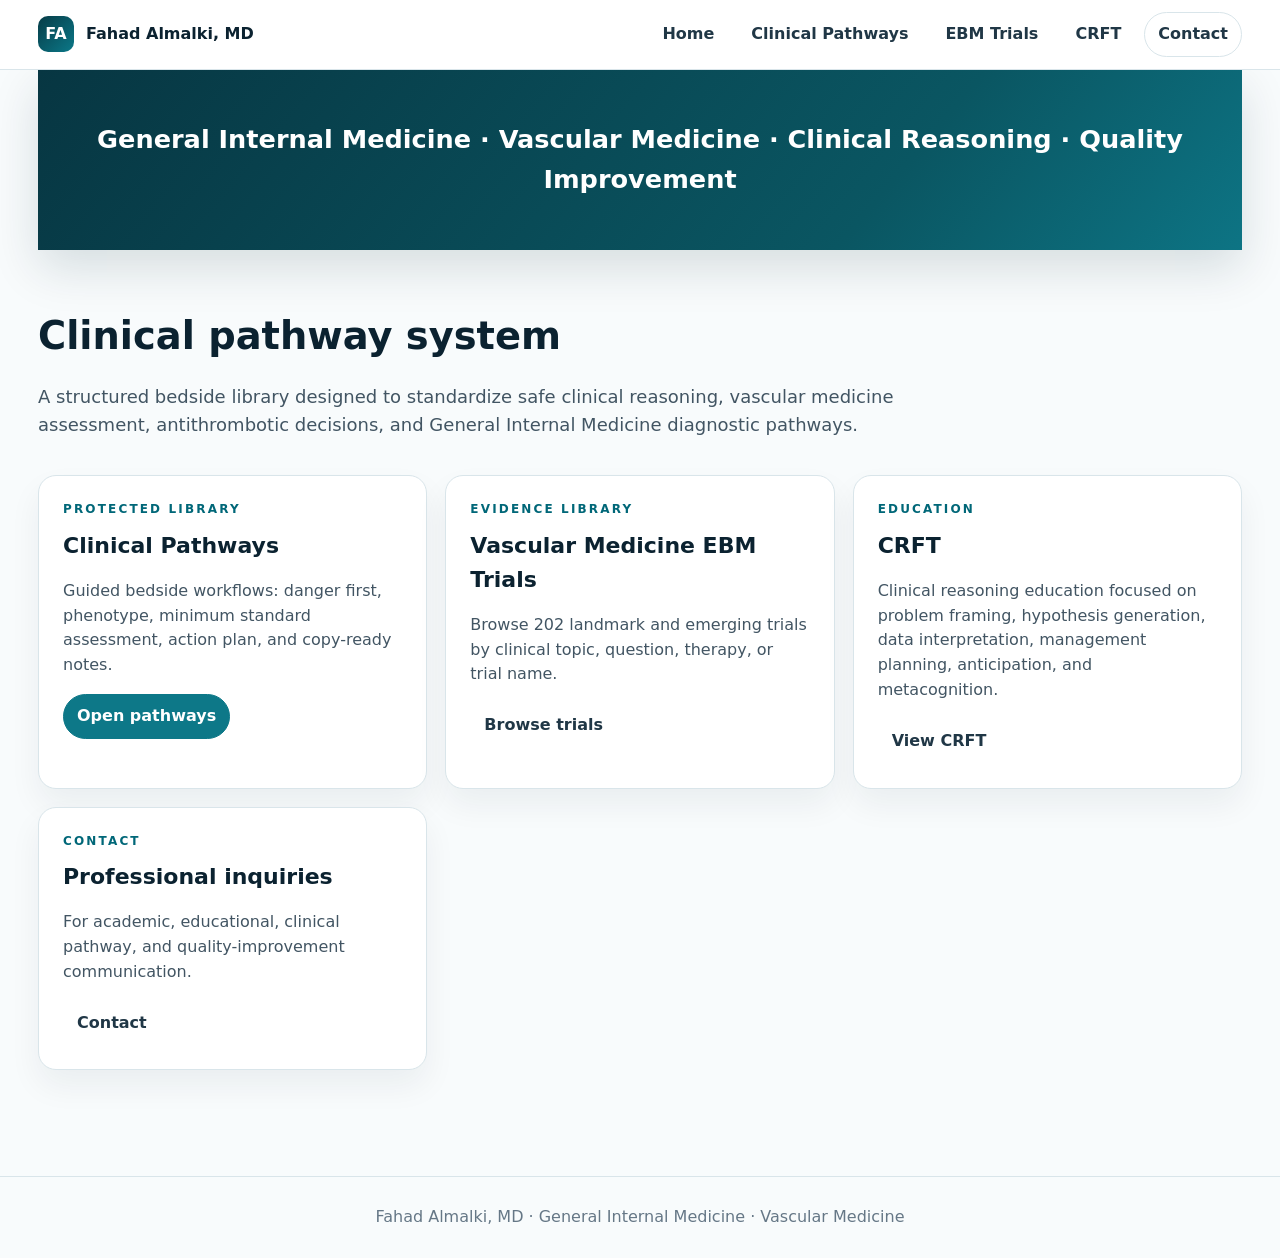
==== commit 9ceb374f: "Publish searchable vascular medicine EBM trial library" ====
--- a/index.html
+++ b/index.html
@@ -65,6 +65,23 @@
 .scenarioPanel{border:1px solid var(--line);border-radius:16px;background:#fbfdfe;padding:20px;margin:18px 0}
 .scenarioPanel>h3{color:#073f4a;margin-bottom:4px}.scenarioPanel>.hint{margin-bottom:16px}
 
+.trialHero{background:linear-gradient(135deg,#073642,#0b6673);color:#fff;border-radius:20px;padding:28px;margin-bottom:20px}
+.trialHero h2,.trialHero p,.trialHero small{color:#fff}.trialHero p{margin-bottom:0;max-width:900px}
+.trialStats{display:grid;grid-template-columns:repeat(4,minmax(0,1fr));gap:10px;margin:18px 0}
+.trialStat{background:#fff;border:1px solid var(--line);border-radius:14px;padding:14px}.trialStat b{display:block;font-size:23px;color:#074b57}.trialStat span{color:var(--muted);font-size:13px;font-weight:750}
+.trialToolbar{background:#fff;border:1px solid var(--line);border-radius:18px;padding:18px;margin:18px 0}
+.trialSearch{position:relative}.trialSearch input{padding:14px 44px 14px 15px;font-size:16px}.trialSearch span{position:absolute;right:15px;top:12px;color:#66818a;font-size:20px}
+.trialFilters{display:grid;grid-template-columns:1.3fr .8fr .8fr auto;gap:10px;align-items:end;margin-top:12px}.trialFilters .field{margin:0}
+.topicGrid{display:grid;grid-template-columns:repeat(4,minmax(0,1fr));gap:10px;margin:12px 0 20px}
+.topicChip{border:1px solid var(--line);border-radius:14px;background:#fff;padding:13px;text-align:left;color:#17434d}.topicChip:hover,.topicChip.active{border-color:#0d7888;background:#eef8fa}.topicChip b{display:block}.topicChip span{display:block;color:var(--muted);font-size:12px;margin-top:3px}
+.trialResultMeta{display:flex;justify-content:space-between;gap:12px;align-items:center;margin:18px 0 10px}.trialResultMeta p{margin:0}
+.trialList{display:grid;gap:11px}.trialCard{background:#fff;border:1px solid var(--line);border-radius:16px;overflow:hidden}.trialCard[open]{border-color:#9bc8d0;box-shadow:0 12px 28px rgba(4,42,52,.07)}
+.trialCard>summary{cursor:pointer;list-style:none;padding:17px 18px}.trialCard>summary::-webkit-details-marker{display:none}.trialCard>summary:after{content:"＋";float:right;color:var(--teal2);font-size:19px}.trialCard[open]>summary:after{content:"−"}
+.trialTitle{font-size:18px;font-weight:900;color:#073f4a;margin-right:25px}.trialDomain{color:var(--muted);font-size:13px;font-weight:750;margin-top:2px}.trialBadges{display:flex;gap:6px;flex-wrap:wrap;margin-top:9px}.trialBadge{display:inline-block;border-radius:999px;padding:3px 8px;font-size:11px;font-weight:900;background:#eef3f5;color:#38525b}.trialBadge.core{background:#e9f8f2;color:#067647}.trialBadge.know{background:#eef8fa;color:#086274}.trialBadge.recognize{background:#fff5e7;color:#92530a}.trialBadge.ongoing{background:#f2edff;color:#6840a3}
+.trialImplication{margin:10px 0 0;color:#31505a;font-size:14px}.trialBody{border-top:1px solid var(--line);padding:18px;background:#fbfdfe}.trialLine{display:grid;grid-template-columns:32px 1fr;gap:10px;padding:8px 0}.trialLineNo{width:27px;height:27px;display:grid;place-items:center;border-radius:50%;background:#e6f4f6;color:#086274;font-weight:900;font-size:12px}.trialLine b{display:block;color:#173c46;font-size:13px}.trialLine p{margin:2px 0 0}.trialActions,.evidenceLinks{display:flex;gap:8px;flex-wrap:wrap;margin-top:14px}.trialEmpty{padding:32px;text-align:center;background:#fff;border:1px dashed var(--line);border-radius:16px}.trialEmpty p{margin-bottom:0}
+.evidenceBox{margin-top:18px;background:#f4fafb;border:1px solid #cfe4e8;border-radius:14px;padding:14px}.evidenceBox p{margin:5px 0 0}
+@media(max-width:850px){.trialStats,.topicGrid{grid-template-columns:repeat(2,minmax(0,1fr))}.trialFilters{grid-template-columns:1fr}.trialResultMeta{align-items:flex-start;flex-direction:column}}
+
 </style>
 </head>
 <body>
@@ -74,6 +91,7 @@
     <nav class="navlinks">
       <button data-page="home">Home</button>
       <button data-page="pathways">Clinical Pathways</button>
+      <button data-page="trials">EBM Trials</button>
       <button data-page="crft">CRFT</button>
       <button class="contact" data-page="contact">Contact</button>
     </nav>
@@ -89,6 +107,7 @@
 <main id="app"></main>
 <footer>Fahad Almalki, MD · General Internal Medicine · Vascular Medicine</footer>
 
+<script src="trials-data.js"></script>
 <script>
 (function(){
   var USERNAME = "fahad";
@@ -96,9 +115,9 @@
   var authed = sessionStorage.getItem("fa_auth") === "yes";
 
   var tools = [
-    {id:"pad-suspected",cat:"Vascular Medicine Clinic",title:"Suspected PAD Clinic Pathway",desc:"Deep guided vascular clinic pathway: symptoms, pulse exam, limb exam, ABI/TBI logic, diabetes, smoking, Lp(a), mimics, GDMT, referral urgency."},
-    {id:"pad-confirmed",cat:"Vascular Medicine Clinic",title:"Confirmed PAD Clinic Pathway",desc:"Phenotype, GDMT, exercise, foot care, antithrombotic decisions, and revascularization triggers."},
-    {id:"thrombosis-clinic",cat:"Vascular Medicine Clinic",title:"Thrombosis Clinic Pathway",desc:"Core DVT/PE thrombosis clinic: new vs follow-up assessment, anticoagulant choice, duration, extended therapy, bleeding risk, thrombophilia/APS testing, and consultant notes."},{id:"af-anticoag",cat:"Vascular Medicine Clinic",title:"AF Anticoagulation Decision Aid",desc:"Version 2 AF long-term stroke-prevention aid: CHA₂DS₂-VASc with absolute benefit framing, HAS-BLED, DOAC eligibility/dose-safety, antiplatelet deprescribing, LAAO consideration, and natural consultant notes."},{id:"unusual-site-thrombosis",cat:"Vascular Medicine Clinic",title:"Unusual-Site Thrombosis Pathway",desc:"CVT, portal/splanchnic, upper-extremity/catheter-related DVT, SVT, renal/gonadal and other unusual venous thromboses; site-specific workup, anticoagulant choice, duration, and consultant notes."},
+    {id:"pad-suspected",cat:"Vascular Medicine Clinic",title:"Suspected Lower-Extremity PAD: Diagnosis & Triage",desc:"Standardized limb-safety screen, symptom phenotype, bilateral vascular examination, ABI/TBI physiology, mimics, diagnostic disposition, and referral urgency."},
+    {id:"pad-confirmed",cat:"Vascular Medicine Clinic",title:"Confirmed Lower-Extremity PAD: Longitudinal Management & Revascularization Readiness",desc:"Standardized limb surveillance, guideline-directed therapy, exercise and foot care, post-revascularization handoff, and IR-ready referral output."},
+    {id:"thrombosis-clinic",cat:"Vascular Medicine Clinic",title:"Thrombosis Clinic Pathway",desc:"Core DVT/PE thrombosis clinic: new vs follow-up assessment, anticoagulant choice, duration, extended therapy, bleeding risk, thrombophilia/APS testing, and consultant notes."},{id:"af-anticoag",cat:"Vascular Medicine Clinic",title:"AF Anticoagulation Decision Aid",desc:"Version 2 AF long-term stroke-prevention aid: CHA₂DS₂-VASc with absolute benefit framing, HAS-BLED, DOAC eligibility/dose-safety, antiplatelet deprescribing, LAAO consideration, and natural consultant notes."},{id:"lipid-primary",cat:"Vascular Medicine Clinic",title:"Primary-Prevention Lipid Clinic Pathway",desc:"Lifetime atherogenic exposure, PREVENT risk, severe/FH and secondary-cause screening, Lp(a), apoB, CAC, individualized LDL/non-HDL targets, treatment gap, and monitoring plan."},{id:"anticoagulant-transitions",cat:"Vascular Medicine Clinic",title:"Anticoagulant Transitions Pathway",desc:"Medication-to-medication anticoagulant switching planner: current agent, target agent, last dose/INR/renal safety, transition timing, hard-stop modifiers, monitoring handoff, and patient instructions."},{id:"unusual-site-thrombosis",cat:"Vascular Medicine Clinic",title:"Unusual-Site Thrombosis Pathway",desc:"CVT, portal/splanchnic, upper-extremity/catheter-related DVT, SVT, renal/gonadal and other unusual venous thromboses; site-specific workup, anticoagulant choice, duration, and consultant notes."},
     {id:"antithrombotic",cat:"Thrombosis / Antithrombotic Safety",title:"Antithrombotic Safety Assistant",desc:"Bleeding and reversal, HIT/PF4, thrombosis despite treatment, DOAC danger zones, heparin/anti-Xa/antithrombin problems, and antiplatelet overlap."},
     {id:"postop-troponin",cat:"GIM Diagnostic Reasoning",title:"Perioperative Cardiac Risk & MINS Pathway",desc:"Preoperative cardiac-risk assessment, postoperative troponin surveillance, MINS/MI interpretation, bleeding-safe management, and copy-ready notes."},
     {id:"diarrhea",cat:"GIM Diagnostic Reasoning",title:"Adult Diarrhea Triage & Diagnostic Pathway",desc:"Focused triage, syndrome classification, selective stool testing, C. difficile safety, hydration, medication review, and escalation planning."},
@@ -133,6 +152,10 @@
     if(p){ setHash(p.getAttribute("data-page")); }
     var t = e.target.closest("[data-tool]");
     if(t){ setHash("tool", t.getAttribute("data-tool")); }
+    var tr = e.target.closest("[data-trial]");
+    if(tr){ setHash("trials", tr.getAttribute("data-trial")); }
+    var tt = e.target.closest("[data-trial-topic]");
+    if(tt){ window.__trialPresetTopic = tt.getAttribute("data-trial-topic"); setHash("trials"); }
   });
   window.addEventListener("hashchange", render);
 
@@ -144,13 +167,14 @@
     if(page === "contact") return renderContact();
     if(page === "crft") return renderCrft();
     if(page === "pathways") return authed ? renderPathways() : renderLogin("pathways");
+    if(page === "trials") return authed ? renderTrialLibrary(param) : renderLogin("trials" + (param ? ":" + param : ""));
     if(page === "tool") return authed ? renderTool(param) : renderLogin("tool:" + param);
     renderHome();
   }
 
   function renderHome(){
     showHero(true);
-    app().innerHTML = '<section><h2>Clinical pathway system</h2><p class="lead">A structured bedside library designed to standardize safe clinical reasoning, vascular medicine assessment, antithrombotic decisions, and General Internal Medicine diagnostic pathways.</p><div class="grid section"><div class="card"><small>Protected library</small><h3>Clinical Pathways</h3><p>Guided bedside workflows: danger first, phenotype, minimum standard assessment, action plan, and copy-ready notes.</p><button class="primary" data-page="pathways">Open pathways</button></div><div class="card"><small>Education</small><h3>CRFT</h3><p>Clinical reasoning education focused on problem framing, hypothesis generation, data interpretation, management planning, anticipation, and metacognition.</p><button data-page="crft">View CRFT</button></div><div class="card"><small>Contact</small><h3>Professional inquiries</h3><p>For academic, educational, clinical pathway, and quality-improvement communication.</p><button data-page="contact">Contact</button></div></div></section>';
+    app().innerHTML = '<section><h2>Clinical pathway system</h2><p class="lead">A structured bedside library designed to standardize safe clinical reasoning, vascular medicine assessment, antithrombotic decisions, and General Internal Medicine diagnostic pathways.</p><div class="grid section"><div class="card"><small>Protected library</small><h3>Clinical Pathways</h3><p>Guided bedside workflows: danger first, phenotype, minimum standard assessment, action plan, and copy-ready notes.</p><button class="primary" data-page="pathways">Open pathways</button></div><div class="card"><small>Evidence library</small><h3>Vascular Medicine EBM Trials</h3><p>Browse 202 landmark and emerging trials by clinical topic, question, therapy, or trial name.</p><button data-page="trials">Browse trials</button></div><div class="card"><small>Education</small><h3>CRFT</h3><p>Clinical reasoning education focused on problem framing, hypothesis generation, data interpretation, management planning, anticipation, and metacognition.</p><button data-page="crft">View CRFT</button></div><div class="card"><small>Contact</small><h3>Professional inquiries</h3><p>For academic, educational, clinical pathway, and quality-improvement communication.</p><button data-page="contact">Contact</button></div></div></section>';
   }
 
   function renderContact(){
@@ -195,6 +219,125 @@
     app().innerHTML = html;
   }
 
+  var TRIAL_TOPICS = [
+    "PAD & Limb Ischemia",
+    "VTE & Anticoagulation",
+    "Aortic & Aneurysm",
+    "Carotid & Cerebrovascular",
+    "Chronic Venous Disease",
+    "Lipids & Vascular Prevention",
+    "Renal & Systemic Vascular Disease",
+    "Other Vascular Evidence"
+  ];
+
+  function trialTopicFor(domain){
+    if(/PAD|Claudication|CLTI|limb ischemia|Femoropopliteal|Infrapopliteal/i.test(domain)) return TRIAL_TOPICS[0];
+    if(/Chronic venous disease/i.test(domain)) return TRIAL_TOPICS[4];
+    if(/VTE|Pulmonary embolism|DVT|thrombotic syndrome|IVC filters|Superficial vein|thromboprophylaxis|prophylaxis|Anticoagulant reversal|Cerebral venous|Antiphospholipid|Pregnancy-associated/i.test(domain)) return TRIAL_TOPICS[1];
+    if(/AAA|aortic dissection/i.test(domain)) return TRIAL_TOPICS[2];
+    if(/Carotid|Cervical artery dissection/i.test(domain)) return TRIAL_TOPICS[3];
+    if(/Lipid|Lp\(a\)|Triglyceride|Blood pressure|Vascular risk reduction|Diabetes vascular|Kidney\/diabetes|Obesity vascular/i.test(domain)) return TRIAL_TOPICS[5];
+    if(/Renal artery stenosis|ANCA|Giant cell|Systemic sclerosis/i.test(domain)) return TRIAL_TOPICS[6];
+    return TRIAL_TOPICS[7];
+  }
+
+  function trialNormalize(value){
+    return String(value || "").normalize("NFD").replace(/[\u0300-\u036f]/g, "").toLowerCase().replace(/[^a-z0-9]+/g, " ").trim();
+  }
+
+  function trialAliases(trial){
+    var topic = trialTopicFor(trial.domain), aliases = "";
+    if(topic === TRIAL_TOPICS[0]) aliases += " pad peripheral artery disease leg ischemia claudication walking limb revascularization antithrombotic anticoagulant antiplatelet ";
+    if(topic === TRIAL_TOPICS[1]) aliases += " vte venous thromboembolism dvt deep vein thrombosis pe pulmonary embolism blood thinner anticoagulant ";
+    if(topic === TRIAL_TOPICS[2]) aliases += " aorta aneurysm aaa dissection ";
+    if(topic === TRIAL_TOPICS[3]) aliases += " carotid stroke cerebrovascular tia ";
+    if(topic === TRIAL_TOPICS[4]) aliases += " venous insufficiency varicose ulcer reflux ";
+    if(topic === TRIAL_TOPICS[5]) aliases += " cholesterol lipid ldl prevention cardiovascular risk ";
+    return aliases;
+  }
+
+  function trialMatches(trial, query){
+    if(!query) return true;
+    var expanded = String(query).toLowerCase().replace(/blood thinners?/g,"anticoagulant").replace(/heart attack/g,"myocardial infarction");
+    var stop = {a:1,an:1,and:1,for:1,the:1,to:1,of:1,in:1,on:1,with:1,after:1,about:1,study:1,trial:1,treatment:1,therapy:1,management:1};
+    var tokens = trialNormalize(expanded).split(" ").filter(function(token){ return token && !stop[token]; });
+    var blob = trialNormalize([trial.trial,trial.domain,trial.priority,trial.status,trial.population,trial.intervention,trial.efficacy,trial.safety,trial.implication,trialAliases(trial)].join(" "));
+    return tokens.every(function(token){ return blob.indexOf(token) >= 0; });
+  }
+
+  function trialRelatedPathways(trial){
+    var topic = trialTopicFor(trial.domain);
+    if(topic === TRIAL_TOPICS[0]) return [{id:"pad-suspected",label:"Suspected PAD pathway"},{id:"pad-confirmed",label:"Confirmed PAD pathway"}];
+    if(topic === TRIAL_TOPICS[1]) return [{id:"thrombosis-clinic",label:"Thrombosis clinic"},{id:"anticoagulant-transitions",label:"Anticoagulant transitions"},{id:"antithrombotic",label:"Antithrombotic safety"}];
+    if(topic === TRIAL_TOPICS[5]) return [{id:"lipid-primary",label:"Primary-prevention lipid pathway"}];
+    return [];
+  }
+
+  function trialSummaryText(trial){
+    return trial.trial + " — " + trial.domain + "\n" +
+      "1. Population / question: " + trial.population + "\n" +
+      "2. Intervention / comparator / duration: " + trial.intervention + "\n" +
+      "3. Primary efficacy result: " + trial.efficacy + "\n" +
+      "4. Major safety result: " + trial.safety + "\n" +
+      "5. Practice implication + key limitation: " + trial.implication + "\n" +
+      "Primary source: " + trial.source;
+  }
+
+  function copyTrialSummary(trial, button){
+    var text = trialSummaryText(trial);
+    function done(){ var old=button.textContent; button.textContent="Copied"; setTimeout(function(){button.textContent=old;},1200); }
+    if(navigator.clipboard && navigator.clipboard.writeText){ navigator.clipboard.writeText(text).then(done); return; }
+    var temp=document.createElement("textarea"); temp.value=text; document.body.appendChild(temp); temp.select(); document.execCommand("copy"); temp.remove(); done();
+  }
+
+  function renderTrialLibrary(selectedId){
+    showHero(false);
+    var data = window.VASCULAR_TRIALS;
+    if(!data || !Array.isArray(data.trials)){
+      app().innerHTML = '<div class="breadcrumb"><button data-page="home">← Home</button></div><section class="card"><h2>Trial library unavailable</h2><p>The evidence data file could not be loaded. Please refresh the page.</p></section>';
+      return;
+    }
+    var presetTopic = window.__trialPresetTopic || ""; window.__trialPresetTopic = "";
+    var topicCounts = {};
+    TRIAL_TOPICS.forEach(function(topic){ topicCounts[topic]=data.trials.filter(function(t){return trialTopicFor(t.domain)===topic;}).length; });
+    var domainOptions = data.domains.map(function(domain){return '<option value="'+esc(domain)+'">'+esc(domain)+' ('+data.domainCounts[domain]+')</option>';}).join("");
+    var html = '<div class="breadcrumb"><button data-page="home">← Home</button> <button data-page="pathways">Clinical Pathways</button></div>'+
+      '<section class="trialHero"><small>Evidence-based medicine</small><h2>'+esc(data.title)+'</h2><p>Find the evidence by clinical problem, therapy, outcome, or trial name. Open any card for a standardized five-line appraisal and primary-source link.</p></section>'+
+      '<div class="trialStats"><div class="trialStat"><b>'+data.count+'</b><span>Total trials</span></div><div class="trialStat"><b>'+data.priorities.Core+'</b><span>Core</span></div><div class="trialStat"><b>'+data.priorities.Know+'</b><span>Know</span></div><div class="trialStat"><b>'+data.priorities.Recognize+'</b><span>Recognize · '+data.priorities.Ongoing+' ongoing</span></div></div>'+
+      '<section><h3>Browse by clinical topic</h3><p class="hint">Start here when you know the patient problem but not the trial name.</p><div class="topicGrid" id="trialTopics">'+TRIAL_TOPICS.map(function(topic){return '<button class="topicChip'+(presetTopic===topic?' active':'')+'" data-topic-choice="'+esc(topic)+'"><b>'+esc(topic)+'</b><span>'+topicCounts[topic]+' trials</span></button>';}).join("")+'</div></section>'+
+      '<section class="trialToolbar"><div class="trialSearch"><input id="trialSearch" type="search" autocomplete="off" placeholder="Try: walking for claudication, anticoagulant after PAD revascularization, carotid stenting…"><span>⌕</span></div><div class="trialFilters">'+
+      '<div class="field"><label>Specific domain</label><select id="trialDomain"><option value="">All domains</option>'+domainOptions+'</select></div>'+
+      '<div class="field"><label>Priority</label><select id="trialPriority"><option value="">All priorities</option><option>Core</option><option>Know</option><option>Recognize</option><option>Ongoing</option></select></div>'+
+      '<div class="field"><label>Status</label><select id="trialStatus"><option value="">All statuses</option><option>Published</option><option>Results pending</option></select></div>'+
+      '<button id="trialReset">Reset</button></div></section>'+
+      '<div class="trialResultMeta"><p><b id="trialCount">'+data.count+' trials</b><span id="trialContext"></span></p><span class="hint">Evidence summaries support appraisal; they do not replace the full publication or patient-specific judgment. Updated through '+esc(data.updatedThrough)+'.</span></div><div class="trialList" id="trialList"></div>';
+    app().innerHTML = html;
+
+    var search=document.getElementById("trialSearch"), domain=document.getElementById("trialDomain"), priority=document.getElementById("trialPriority"), status=document.getElementById("trialStatus"), activeTopic=presetTopic;
+    function renderCards(){
+      var results=data.trials.filter(function(trial){
+        return (!activeTopic || trialTopicFor(trial.domain)===activeTopic) && (!domain.value || trial.domain===domain.value) && (!priority.value || trial.priority===priority.value) && (!status.value || trial.status===status.value) && trialMatches(trial,search.value);
+      });
+      if(selectedId){ results.sort(function(a,b){return (a.id===selectedId?-1:0)-(b.id===selectedId?-1:0);}); }
+      document.getElementById("trialCount").textContent=results.length+" trial"+(results.length===1?"":"s");
+      document.getElementById("trialContext").textContent=activeTopic ? " · "+activeTopic : "";
+      Array.prototype.forEach.call(document.querySelectorAll("[data-topic-choice]"),function(button){button.classList.toggle("active",button.getAttribute("data-topic-choice")===activeTopic);});
+      var list=document.getElementById("trialList");
+      if(!results.length){list.innerHTML='<div class="trialEmpty"><h3>No matching trials</h3><p>Try fewer terms, clear a filter, or browse another clinical topic.</p></div>';return;}
+      list.innerHTML=results.map(function(trial){
+        var related=trialRelatedPathways(trial);
+        var lines=[["Population / question",trial.population],["Intervention / comparator / duration",trial.intervention],["Primary efficacy result",trial.efficacy],["Major safety result",trial.safety],["Practice implication + key limitation",trial.implication]];
+        return '<details class="trialCard" id="trial-'+esc(trial.id)+'"'+(trial.id===selectedId?' open':'')+'><summary><div class="trialTitle">'+esc(trial.trial)+'</div><div class="trialDomain">'+esc(trial.domain)+'</div><div class="trialBadges"><span class="trialBadge '+esc(trial.priority.toLowerCase())+'">'+esc(trial.priority)+'</span><span class="trialBadge">'+esc(trial.status)+'</span></div><p class="trialImplication">'+esc(trial.implication)+'</p></summary><div class="trialBody">'+lines.map(function(line,index){return '<div class="trialLine"><span class="trialLineNo">'+(index+1)+'</span><div><b>'+esc(line[0])+'</b><p>'+esc(line[1])+'</p></div></div>';}).join("")+'<div class="trialActions"><a class="btn primary" href="'+esc(trial.source)+'" target="_blank" rel="noopener">Open primary source</a><button class="copyTrial" data-copy-id="'+esc(trial.id)+'">Copy five-line summary</button></div>'+(related.length?'<div class="evidenceLinks"><span class="hint">Related pathways:</span>'+related.map(function(path){return '<button data-tool="'+path.id+'">'+esc(path.label)+'</button>';}).join("")+'</div>':'')+'</div></details>';
+      }).join("");
+      Array.prototype.forEach.call(document.querySelectorAll(".copyTrial"),function(button){button.addEventListener("click",function(e){e.stopPropagation();var trial=data.trials.find(function(x){return x.id===button.getAttribute("data-copy-id");});if(trial)copyTrialSummary(trial,button);});});
+    }
+    search.addEventListener("input",renderCards); domain.addEventListener("change",renderCards); priority.addEventListener("change",renderCards); status.addEventListener("change",renderCards);
+    Array.prototype.forEach.call(document.querySelectorAll("[data-topic-choice]"),function(button){button.addEventListener("click",function(){var choice=button.getAttribute("data-topic-choice");activeTopic=activeTopic===choice?"":choice;renderCards();});});
+    document.getElementById("trialReset").addEventListener("click",function(){search.value="";domain.value="";priority.value="";status.value="";activeTopic="";selectedId="";renderCards();});
+    renderCards();
+    if(selectedId){setTimeout(function(){var selected=document.getElementById("trial-"+selectedId);if(selected&&selected.scrollIntoView)selected.scrollIntoView({behavior:"smooth",block:"center"});},50);}
+  }
+
   function shell(title, subtitle, body){
     showHero(false);
     app().innerHTML = '<div class="breadcrumb"><button data-page="pathways">← Back to Pathways</button> <button data-page="home">Home</button></div><section><small class="eyebrow">Guided pathway</small><h2>'+esc(title)+'</h2><p class="lead">'+esc(subtitle)+'</p></section>' + body;
@@ -207,6 +350,8 @@
     if(id === "pad-confirmed") return renderConfirmedPAD();
     if(id === "thrombosis-clinic") return renderCoreVTE();
     if(id === "af-anticoag" || id === "af-anticoagulation" || id === "af-decision") return renderAFDecisionAid();
+    if(id === "lipid-primary" || id === "lipid-clinic") return renderPrimaryLipid();
+    if(id === "anticoagulant-transitions" || id === "anticoagulant-switching") return renderAnticoagulantTransitions();
     if(id === "unusual-site-thrombosis") return renderUnusualSiteThrombosis();
     if(id === "postop-troponin") return renderPostopMINS();
     if(id === "antithrombotic") return renderAntithromboticSafety();
@@ -331,13 +476,374 @@
   }
 
 
+  function renderPrimaryLipid(){
+    shell("Primary-Prevention Lipid Clinic Pathway","Adult primary-prevention assessment integrating lifetime atherogenic exposure, absolute risk, inherited and secondary dyslipidemia, risk enhancers, subclinical atherosclerosis, individualized targets, treatment gap, and follow-up.",
+    '<section class="card">'+
+    '<div class="subtlebox"><span class="badgeNote">Website protocol · Version 1 · 2026 ACC/AHA aligned</span><p><b>Calculate → personalize → reclassify → treat the gap.</b> First confirm true primary prevention, then identify severe or inherited disease before applying PREVENT risk. Use Lp(a), apoB, and CAC only where they improve the decision.</p><p class="hint">This clinician aid does not replace the official PREVENT calculator, FH diagnostic criteria, product labeling, pregnancy guidance, or local formulary. Values and proposed treatment must be clinically verified before prescribing.</p></div>'+
+    '<div class="evidenceBox"><b>Connected evidence</b><p class="hint">Review landmark and emerging lipid-outcomes trials alongside this pathway.</p><div class="evidenceLinks"><button data-trial-topic="Lipids &amp; Vascular Prevention">Browse lipid and prevention trials</button><button data-trial="fourier">FOURIER</button><button data-trial="odyssey-outcomes">ODYSSEY OUTCOMES</button><button data-trial="clear-outcomes">CLEAR Outcomes</button></div></div>'+
+
+    '<details class="pathStep" open><summary>1. Scope, visit, and patient frame</summary><div class="pathStepBody"><div class="grid2">'+
+    inputField("lip_summary","One-line clinical summary","e.g. age 46, untreated LDL 4.7 mmol/L, father MI at 54, no clinical ASCVD")+
+    selectField("lip_visit","Visit purpose",["New primary-prevention assessment","Treatment initiation discussion","Response / target reassessment","Possible statin-associated symptoms","Severe LDL / possible FH assessment","Elevated Lp(a) consultation","Uncertain risk / CAC discussion"],"")+
+    '<div class="field"><label>Age (years)</label><input id="lip_age" type="number" min="18" max="120" step="1" placeholder="e.g. 46"></div>'+
+    selectField("lip_sex","Sex used by risk equation",["Not entered","Female","Male"],"Use the definition required by the selected validated risk equation.")+
+    selectField("lip_scope","ASCVD / atherosclerosis status",["No known clinical ASCVD or subclinical atherosclerosis","Clinical ASCVD present or suspected","Known coronary plaque or CAC >0","Other subclinical atherosclerosis / arterial plaque","Status uncertain — clarify records"],"Established or subclinical disease changes the risk lane and target.")+
+    selectField("lip_status","Current lipid-treatment status",["Untreated / treatment-naive","Previously treated but currently off therapy","On stable lipid-lowering therapy","Recently started or intensified therapy","Adherence uncertain","Treatment status unclear"],"")+
+    '</div></div></details>'+
+
+    '<details class="pathStep" open><summary>2. Lipid phenotype and lifetime exposure</summary><div class="pathStepBody"><div class="grid2">'+
+    selectField("lip_unit","Cholesterol and triglyceride units",["mmol/L","mg/dL"],"All four standard lipid values must use this unit. The output displays both units.")+
+    '<div class="field"><label>Total cholesterol</label><input id="lip_tc" type="number" min="0" step="any" placeholder="e.g. 7.1"></div>'+
+    '<div class="field"><label>LDL-C</label><input id="lip_ldl" type="number" min="0" step="any" placeholder="e.g. 4.7"></div>'+
+    '<div class="field"><label>HDL-C</label><input id="lip_hdl" type="number" min="0" step="any" placeholder="e.g. 1.3"></div>'+
+    '<div class="field"><label>Triglycerides</label><input id="lip_tg" type="number" min="0" step="any" placeholder="e.g. 1.8"></div>'+
+    '<div class="field"><label>Highest known untreated LDL-C</label><input id="lip_untreated" type="number" min="0" step="any" placeholder="Use same cholesterol unit"></div>'+
+    '<div class="field"><label>ApoB (mg/dL)</label><input id="lip_apob" type="number" min="0" step="any" placeholder="Optional"></div>'+
+    '<div class="field"><label>Lp(a)</label><div class="unitrow"><input id="lip_lpa" type="number" min="0" step="any" placeholder="Optional"><select id="lip_lpa_unit"><option>nmol/L</option><option>mg/dL</option></select></div><span class="hint">Do not mathematically convert between units; apo(a) isoform size makes a fixed conversion unreliable.</span></div>'+
+    selectField("lip_sample","Sample context",["Current representative baseline","Fasting sample","Nonfasting sample","During acute illness","After recent medication change","Timing or reliability uncertain"],"")+
+    inputField("lip_previous","Previous lipid trajectory","e.g. LDL 5.1 untreated → 2.4 on rosuvastatin")+
+    '</div></div></details>'+
+
+    '<details class="pathStep" open><summary>3. Severe / inherited dyslipidemia and secondary causes</summary><div class="pathStepBody"><h4>Inherited-disease signals</h4>'+
+    checks("lip_fh",["No inherited-disease signal identified","Untreated LDL-C ≥4.9 mmol/L (190 mg/dL)","Untreated LDL-C ≥4.1 mmol/L (160 mg/dL) at young age","First-degree relative with premature ASCVD (male <55; female <65)","First-degree relative with very high LDL-C or known FH","Tendon xanthoma or premature corneal arcus","Known pathogenic FH variant","Sudden premature cardiac death in family","Family history incomplete"])+
+    '<h4>Secondary-cause review</h4>'+
+    checks("lip_secondary",["No secondary cause identified after review","TSH not checked / hypothyroidism possible","Diabetes uncontrolled or newly diagnosed","CKD, nephrotic-range proteinuria, or nephrotic syndrome","Cholestasis or significant liver disease","Pregnancy / conception / lactation consideration","Medication-associated dyslipidemia possible","Major recent dietary, weight, or activity change","Acute illness may distort current values","Secondary-cause evaluation incomplete"])+
+    '<div class="grid2">'+
+    inputField("lip_secondary_note","Secondary-cause evidence or plan","e.g. TSH normal; urine ACR and liver profile ordered")+
+    selectField("lip_family_plan","Family / cascade-screening plan",["Not indicated from current information","Obtain detailed three-generation lipid/ASCVD history","Screen first-degree relatives with lipid profile","Refer for FH scoring / lipid specialist assessment","Consider genetic testing after counseling","Already completed"],"")+
+    '</div></div></details>'+
+
+    '<details class="pathStep" open><summary>4. Absolute risk and risk enhancers</summary><div class="pathStepBody"><div class="grid2">'+
+    '<div class="field"><label>PREVENT-ASCVD 10-year risk (%)</label><input id="lip_prevent10" type="number" min="0" max="100" step="any" placeholder="Enter official calculator result"></div>'+
+    '<div class="field"><label>PREVENT-ASCVD 30-year risk (%)</label><input id="lip_prevent30" type="number" min="0" max="100" step="any" placeholder="Optional"></div>'+
+    selectField("lip_smoking","Tobacco exposure",["Never","Former","Current","Passive / other relevant exposure","Not assessed"],"")+
+    selectField("lip_bp","Blood-pressure status",["Normal / controlled","Hypertension controlled on treatment","Hypertension above individualized target","Untreated hypertension","Not assessed"],"")+
+    selectField("lip_diabetes","Diabetes",["No diabetes","Type 1 diabetes","Type 2 diabetes","Prediabetes / metabolic risk","Status uncertain"],"")+
+    selectField("lip_ckd","Kidney disease",["No CKD / eGFR preserved","CKD stage 1–2","CKD stage 3","CKD stage 4","CKD stage 5 / dialysis","Status uncertain"],"")+
+    selectField("lip_hiv","HIV",["No HIV","Living with HIV","Status not documented"],"")+
+    '<div class="field"><label>hs-CRP (mg/L)</label><input id="lip_hscrp" type="number" min="0" step="any" placeholder="Optional; interpret only when clinically stable"></div>'+
+    '</div><h4>Additional risk enhancers</h4>'+
+    checks("lip_enhancer",["No additional enhancer selected","Premature ASCVD in first-degree relative","Lp(a) ≥125 nmol/L or ≥50 mg/dL","Lp(a) ≥250 nmol/L or ≥100 mg/dL","Persistently elevated triglycerides ≥1.7 mmol/L (150 mg/dL)","ApoB elevated / LDL–apoB discordance","Metabolic syndrome","Chronic inflammatory disease","Premature menopause","Preeclampsia or other adverse pregnancy outcome","South Asian ancestry","Erectile dysfunction as possible vascular signal","Sleep apnea","Incidental arterial calcification or plaque"])+
+    '<div class="grid2">'+
+    selectField("lip_cac","CAC / coronary-plaque information",["Not performed / not indicated","CAC 0","CAC 1–99","CAC 100–299 or ≥75th percentile","CAC 300–999","CAC ≥1000","Coronary plaque on CT angiography","Incidental coronary calcium; not quantified"],"Use CAC when it will resolve uncertainty or change treatment intensity; do not order automatically.")+
+    inputField("lip_cac_context","CAC percentile / imaging context","e.g. CAC 112, 88th percentile; incidental moderate CAC on CT chest")+
+    '</div></div></details>'+
+
+    '<details class="pathStep" open><summary>5. Treatment history, preferences, and selected plan</summary><div class="pathStepBody"><div class="grid2">'+
+    selectField("lip_current_tx","Current regimen",["No lipid-lowering medication","Moderate-intensity statin","High-intensity statin","Statin plus ezetimibe","Statin plus another nonstatin","Ezetimibe without statin","Bempedoic acid-based regimen","PCSK9 monoclonal antibody regimen","Inclisiran regimen","Other / unclear"],"")+
+    selectField("lip_adherence","Adherence / exposure",["Not applicable — untreated","Consistent exposure confirmed","Occasional missed doses","Frequent missed doses / access problem","Stopped because of symptoms","Exposure insufficient to assess response","Uncertain"],"")+
+    selectField("lip_statins","Statin tolerance",["No prior statin exposure","Tolerates current statin","Previous symptoms not yet characterized","Symptoms improved with dechallenge","Symptoms recurred with rechallenge","Partial tolerance / lower dose or alternate statin tolerated","True complete intolerance remains unconfirmed","Documented intolerance after structured evaluation"],"Avoid labeling intolerance after one uncharacterized symptom episode.")+
+    selectField("lip_plan","Clinician-selected treatment direction",["Lifestyle optimization with defined reassessment","Start moderate-intensity statin","Start high-intensity statin","Maximize tolerated statin","Add ezetimibe","Early statin–ezetimibe combination","Add / consider bempedoic acid","Add / consider PCSK9 monoclonal antibody","Consider inclisiran after outcomes/formulary discussion","Structured statin-associated-symptom pathway","Defer medication after informed discussion","Pregnancy / conception / lactation pathway","Lipid specialist / FH pathway","Plan not finalized"],"The engine checks whether the selected direction is likely to close the calculated LDL gap.")+
+    selectField("lip_preference","Patient priorities / constraints",["No major constraint identified","Prefers lifestyle trial first","Prefers oral therapy","Open to injectable therapy","Concerned about adverse effects","Cost / formulary limitation","Pregnancy plans influence treatment","Polypharmacy concern","Decision remains uncertain"],"")+
+    '</div><h4>Selected lifestyle actions</h4>'+
+    checks("lip_lifestyle",["Replace saturated fats with unsaturated fats","Mediterranean-style dietary pattern","Increase soluble fibre from foods / appropriate supplements","Reduce refined carbohydrates and sugary drinks","Address high triglyceride dietary drivers","Regular physical activity appropriate to health status","Tobacco cessation support","Sleep and sleep-apnea assessment","Blood-pressure optimization","Diabetes / metabolic-risk optimization","Dietitian referral","No new lifestyle action selected"])+
+    inputField("lip_plan_note","Additional individualized plan","e.g. start therapy after shared decision; formulary request if target not reached")+
+    '</div></details>'+
+
+    '<details class="pathStep" open><summary>6. Monitoring, ownership, and output</summary><div class="pathStepBody"><div class="grid2">'+
+    selectField("lip_baseline","Baseline safety assessment",["Complete / no unresolved issue","ALT needed before initiation","CK indicated because of symptoms or muscle history","Medication-interaction review needed","Pregnancy status / contraception discussion needed","Multiple safety items pending","Not assessed"],"Routine CK testing is not required in an asymptomatic person without a relevant history.")+
+    selectField("lip_follow","Planned lipid reassessment",["4–6 weeks","6–8 weeks","8–12 weeks","3–6 months for lifestyle-only trial","Stable long-term follow-up","Not specified"],"Reassess adherence, percentage reduction, absolute targets, symptoms, and treatment access.")+
+    inputField("lip_owner","Follow-up owner","e.g. lipid clinic / Dr X / primary care")+
+    selectField("lip_output_mode","Output format",["Primary-prevention lipid assessment","Individualized treatment and monitoring plan","Patient shared-decision explanation"],"")+
+    '</div></div></details>'+
+
+    '<div class="toolbar"><button class="primary" id="lipGenerate">Generate individualized lipid plan</button><button id="lipCopy">Copy output</button><button id="lipReset">Reset pathway</button></div><div id="lip_out" class="output hidden"></div>'+
+    '<p class="hint">Evidence anchor: 2026 ACC/AHA multisociety dyslipidemia guideline. PREVENT is intended for adults 30–79 without clinical ASCVD or subclinical atherosclerosis and with LDL-C 1.8–4.9 mmol/L; consider calibration limitations outside the populations in which it was developed.</p></section>');
+    document.getElementById("lipGenerate").addEventListener("click",calcPrimaryLipid);
+    document.getElementById("lipCopy").addEventListener("click",function(){copyOut("lip_out");});
+    document.getElementById("lipReset").addEventListener("click",resetPrimaryLipid);
+  }
+
+  function resetPrimaryLipid(){
+    document.querySelectorAll('[id^="lip_"]').forEach(function(el){if(el.tagName==="SELECT")el.selectedIndex=0;else if(el.tagName==="INPUT")el.value="";});
+    document.querySelectorAll('input[name^="lip_"]').forEach(function(el){el.checked=false;});
+    var out=document.getElementById("lip_out");out.textContent="";out.className="output hidden";window.scrollTo({top:0,behavior:"smooth"});
+  }
+
+  function lipNumber(id){var n=parseFloat(val(id));return isFinite(n)?n:null;}
+  function lipCholMmol(n,unit){return n===null?null:(unit==="mg/dL"?n/38.67:n);}
+  function lipTgMmol(n,unit){return n===null?null:(unit==="mg/dL"?n/88.57:n);}
+  function lipFmtChol(n){return n===null?"not entered":n.toFixed(2)+" mmol/L ("+Math.round(n*38.67)+" mg/dL)";}
+  function lipBullets(x){return atsBullets(x&&x.length?x:["None identified from completed fields."]);}
+
+  function calcPrimaryLipid(){
+    var unit=val("lip_unit"),age=lipNumber("lip_age"),scope=val("lip_scope"),ldl=lipCholMmol(lipNumber("lip_ldl"),unit),untreated=lipCholMmol(lipNumber("lip_untreated"),unit);
+    var tc=lipCholMmol(lipNumber("lip_tc"),unit),hdl=lipCholMmol(lipNumber("lip_hdl"),unit),tg=lipTgMmol(lipNumber("lip_tg"),unit),nonhdl=tc!==null&&hdl!==null?tc-hdl:null;
+    var p10=lipNumber("lip_prevent10"),p30=lipNumber("lip_prevent30"),apob=lipNumber("lip_apob"),lpa=lipNumber("lip_lpa"),lpaUnit=val("lip_lpa_unit");
+    var fh=checked("lip_fh"),secondary=checked("lip_secondary"),enh=checked("lip_enhancer"),lifestyle=checked("lip_lifestyle");
+    var cac=val("lip_cac"),diabetes=val("lip_diabetes"),ckd=val("lip_ckd"),hiv=val("lip_hiv"),plan=val("lip_plan");
+    function has(a,t){return a.some(function(x){return x.indexOf(t)>=0;});}
+    var clinical=scope==="Clinical ASCVD present or suspected",subclinical=scope==="Known coronary plaque or CAC >0"||scope==="Other subclinical atherosclerosis / arterial plaque";
+    var severe=(ldl!==null&&ldl>=4.9)||(untreated!==null&&untreated>=4.9)||has(fh,"≥4.9");
+    var lpaHigh=lpa!==null&&((lpaUnit==="nmol/L"&&lpa>=125)||(lpaUnit==="mg/dL"&&lpa>=50));
+    var lpaVery=lpa!==null&&((lpaUnit==="nmol/L"&&lpa>=250)||(lpaUnit==="mg/dL"&&lpa>=100));
+    var fhStrong=has(fh,"pathogenic")||has(fh,"xanthoma")||(severe&&(has(fh,"premature ASCVD")||has(fh,"known FH")||has(fh,"Sudden")));
+    var independent=age!==null&&age>=40&&age<=75&&(diabetes==="Type 1 diabetes"||diabetes==="Type 2 diabetes"||ckd==="CKD stage 3"||ckd==="CKD stage 4"||hiv==="Living with HIV");
+    var risk="Not calculable / not entered";if(p10!==null)risk=p10<3?"Low (<3%)":(p10<5?"Borderline (3% to <5%)":(p10<10?"Intermediate (5% to <10%)":"High (≥10%)"));
+    var cacTier="none";if(cac==="CAC ≥1000")cacTier="extreme";else if(cac==="CAC 300–999"||cac==="CAC 100–299 or ≥75th percentile"||cac==="Coronary plaque on CT angiography")cacTier="high";else if(cac==="CAC 1–99"||cac==="Incidental coronary calcium; not quantified")cacTier="present";else if(cac==="CAC 0")cacTier="zero";
+    var target=null,nonhdlTarget=null,pctTarget=0,targetReason=[];
+    if(cacTier==="extreme"){target=1.4;nonhdlTarget=2.2;pctTarget=50;targetReason.push("CAC ≥1000 identifies very high subclinical coronary burden");}
+    else if(cacTier==="high"){target=1.8;nonhdlTarget=2.6;pctTarget=50;targetReason.push("CAC ≥100 / ≥75th percentile, CAC 300–999, or coronary plaque supports intensive LDL lowering");}
+    else if((p10!==null&&p10>=10)||(independent&&(has(enh,"Premature")||lpaHigh||has(enh,"Metabolic")||val("lip_bp").indexOf("above")>=0))){target=1.8;nonhdlTarget=2.6;pctTarget=50;targetReason.push("high estimated risk or a high-risk disease state with additional risk features");}
+    else if(severe){target=2.6;nonhdlTarget=3.4;pctTarget=50;targetReason.push("severe hypercholesterolemia requires ≥50% reduction and an absolute primary-prevention goal");}
+    else if((p10!==null&&p10>=3)||independent||cacTier==="present"){target=2.6;nonhdlTarget=3.4;pctTarget=p10!==null&&p10>=5?30:30;targetReason.push("borderline/intermediate risk, independent treatment indication, or coronary calcium");}
+    else{pctTarget=0;targetReason.push("low short-term risk without a confirmed treatment-defining condition; lifetime exposure and enhancers still guide shared decision");}
+    if(severe&&(fhStrong||lpaVery||cacTier==="present")){target=1.8;nonhdlTarget=2.6;pctTarget=50;targetReason=["severe lifelong LDL exposure plus inherited/high-risk or subclinical-disease features supports an intensified individualized goal"];}
+    var gap=target!==null&&ldl!==null?Math.max(0,ldl-target):null,required=target!==null&&ldl!==null&&ldl>0?Math.max(0,(ldl-target)/ldl*100):null;
+    var phenotype=[];if(severe)phenotype.push("Severe hypercholesterolemia");if(fhStrong)phenotype.push("Strong FH signal — formal FH assessment and cascade screening indicated");if(tg!==null&&tg>=11.3)phenotype.push("Severe hypertriglyceridemia in pancreatitis-risk range");else if(tg!==null&&tg>=5.6)phenotype.push("Marked hypertriglyceridemia");else if(tg!==null&&tg>=1.7)phenotype.push("Mixed / triglyceride-rich phenotype");if(apob!==null&&ldl!==null&&apob>=100)phenotype.push("ApoB suggests increased atherogenic particle burden");if(lpaHigh)phenotype.push("Elevated Lp(a) risk enhancer"+(lpaVery?" — markedly elevated":""));if(!phenotype.length)phenotype.push("No severe or inherited phenotype established from entered values");
+    var safety=[],evaluation=[],treatment=[],monitoring=[];
+    if(clinical)safety.push("Clinical ASCVD is present or suspected: route out of routine primary prevention and use an ASCVD pathway.");
+    if(subclinical)safety.push("Known subclinical atherosclerosis requires a plaque/CAC-specific treatment lane rather than PREVENT alone.");
+    if(scope.indexOf("uncertain")>=0)safety.push("Clarify ASCVD and imaging history before finalizing the prevention category.");
+    if(tg!==null&&tg>=11.3)safety.push("Severe hypertriglyceridemia: assess symptoms, secondary causes, and pancreatitis-prevention management promptly under a dedicated triglyceride pathway.");
+    if(age===null)evaluation.push("Enter age to determine whether PREVENT and special-population recommendations apply.");else if(age<30||age>79)evaluation.push("PREVENT-ASCVD is not the standard 10-year tool at this age; use age-specific clinical judgment and lifetime exposure.");
+    if(age!==null&&age>=30&&age<=79&&!clinical&&!subclinical&&!severe&&p10===null)evaluation.push("Calculate official PREVENT-ASCVD 10-year risk before finalizing treatment.");
+    if(secondary.length===0||has(secondary,"incomplete"))evaluation.push("Complete secondary-cause review: thyroid, glycemia, kidney/proteinuria, liver/cholestasis, pregnancy context, medications, and acute illness.");
+    else if(secondary.some(function(x){return x!=="No secondary cause identified after review";}))evaluation.push("Address identified secondary contributors and repeat a representative lipid profile while treating ASCVD risk in parallel when indicated.");
+    if(lpa===null)evaluation.push("Measure Lp(a) once in adulthood.");else evaluation.push("Lp(a): "+lpa+" "+lpaUnit+(lpaHigh?" — risk-enhancing level; intensify control of LDL and other modifiable risk factors":" — below the 2026 guideline risk-enhancer threshold")+".");
+    if((tg!==null&&tg>=1.7)||diabetes!=="No diabetes"||has(enh,"discordance")){if(apob===null)evaluation.push("Consider apoB to assess particle burden and LDL/non-HDL discordance.");else evaluation.push("ApoB: "+apob+" mg/dL; interpret with LDL-C, non-HDL-C, triglycerides, and treatment status.");}
+    if((p10!==null&&p10>=3&&p10<10)&&(cac==="Not performed / not indicated"||cac==="CAC 0"))evaluation.push(cac==="CAC 0"?"CAC 0 may support deferral in selected patients, but must be weighed against severe LDL, diabetes/CKD/HIV, smoking, strong family history, and Lp(a).":"If the medication decision remains uncertain, discuss whether CAC would change initiation or intensity.");
+    if(severe)treatment.push("Do not rely on PREVENT to decide whether to treat severe hypercholesterolemia. Exclude secondary causes and use maximally tolerated statin therapy as the usual foundation.");
+    else if(p10!==null&&p10>=10)treatment.push("High 10-year risk: high-intensity statin therapy is the recommended foundation, targeting ≥50% LDL-C reduction.");
+    else if(p10!==null&&p10>=5)treatment.push("Intermediate risk: at least moderate-intensity statin therapy is recommended; consider high intensity toward the upper end or with important enhancers.");
+    else if(p10!==null&&p10>=3)treatment.push("Borderline risk: moderate-intensity statin therapy is reasonable after risk-enhancer and shared-decision review.");
+    else if(independent)treatment.push("Age 40–75 with diabetes, CKD stage 3–4, or HIV: LDL-lowering therapy is recommended regardless of PREVENT estimate.");
+    else treatment.push("Low short-term risk: prioritize lifetime exposure, health behaviors, and shared decision; early therapy may still be reasonable with LDL-C ≥4.1 mmol/L, strong premature family history, elevated Lp(a), or plaque.");
+    if(required!==null){if(required>=50)treatment.push("The current-to-goal gap requires approximately "+Math.ceil(required)+"% LDL-C lowering; high-intensity or combination therapy may be needed rather than slow sequential escalation.");else if(required>=30)treatment.push("The current-to-goal gap requires approximately "+Math.ceil(required)+"% LDL-C lowering; at least moderate-intensity therapy is likely required.");else if(required>0)treatment.push("The remaining LDL-C gap is approximately "+Math.ceil(required)+"%; confirm adherence and response before adding therapy.");else treatment.push("The entered LDL-C is at the selected absolute goal; confirm percentage response, non-HDL-C/apoB, adherence, and durability.");}
+    treatment.push("Clinician-selected direction: "+plan+".");
+    if(val("lip_adherence").indexOf("missed")>=0||val("lip_adherence")==="Uncertain")treatment.push("Resolve adherence/access before labeling biological nonresponse or escalating.");
+    if(val("lip_statins").indexOf("unconfirmed")>=0||val("lip_statins").indexOf("not yet characterized")>=0)treatment.push("Use a structured statin-symptom assessment with temporal relationship, interacting conditions, dechallenge/rechallenge, and tolerated alternatives.");
+    if(lifestyle.length&& !has(lifestyle,"No new"))treatment.push("Selected health actions: "+lifestyle.join("; ")+".");
+    monitoring.push("Baseline safety: "+val("lip_baseline")+".");
+    monitoring.push("Repeat lipids: "+val("lip_follow")+"; review adherence, adverse effects, LDL percentage change, LDL/non-HDL targets, apoB when used, and access.");
+    monitoring.push("Follow-up owner: "+(val("lip_owner")||"not documented")+".");
+    var level=clinical||scope.indexOf("uncertain")>=0||tg!==null&&tg>=11.3?"red":(safety.length||evaluation.some(function(x){return /Complete|Enter age|Calculate/.test(x);})||!val("lip_owner")||plan==="Plan not finalized"?"amber":"green");
+    var targetLine=target===null?"No medication target assigned from current data; complete risk/inherited-disease assessment and shared decision.":"LDL-C <"+target.toFixed(1)+" mmol/L (<"+Math.round(target*38.67)+" mg/dL), non-HDL-C <"+nonhdlTarget.toFixed(1)+" mmol/L (<"+Math.round(nonhdlTarget*38.67)+" mg/dL), and "+(pctTarget?("≥"+pctTarget+"% LDL-C reduction"):"individualized percentage reduction")+".";
+    var values="LDL-C: "+lipFmtChol(ldl)+". Non-HDL-C: "+lipFmtChol(nonhdl)+". Triglycerides: "+(tg===null?"not entered":tg.toFixed(2)+" mmol/L ("+Math.round(tg*88.57)+" mg/dL)")+".";
+    var core="Prevention category: "+scope+".\nRisk: "+risk+(p30!==null?"; 30-year PREVENT "+p30.toFixed(1)+"%":"; 30-year risk not entered")+".\n"+values+"\n\nLipid phenotype:\n"+lipBullets(phenotype)+"\n\nSafety / route-out:\n"+lipBullets(safety)+"\n\nRisk refinement and remaining evaluation:\n"+lipBullets(evaluation)+"\n\nIndividualized target:\n- "+targetLine+"\n- Rationale: "+targetReason.join("; ")+".\n- Absolute LDL-C gap: "+(gap===null?"not calculable":gap.toFixed(2)+" mmol/L")+".\n\nTreatment plan:\n"+lipBullets(treatment)+"\n\nMonitoring and ownership:\n"+lipBullets(monitoring)+(val("lip_plan_note")?"\n\nAdditional plan: "+val("lip_plan_note")+".":"");
+    var assessment="Primary-Prevention Lipid Assessment\n\n"+(val("lip_summary")?"Clinical summary: "+val("lip_summary")+".\n\n":"")+core+"\n\nEvidence basis: 2026 ACC/AHA multisociety dyslipidemia guideline; apply local formulary and validated regional risk interpretation.";
+    var planText="Individualized Lipid Treatment and Monitoring Plan\n\nCurrent status: "+values+"\nRisk/phenotype: "+risk+"; "+phenotype.join("; ")+".\n\nTarget:\n- "+targetLine+"\n- Required reduction from current LDL-C: "+(required===null?"not calculable":Math.ceil(required)+"%")+".\n\nActions:\n"+lipBullets(treatment)+"\n\nBefore / after treatment:\n"+lipBullets(evaluation.concat(monitoring))+"\n\nSafety:\n"+lipBullets(safety);
+    var patient="Shared-Decision Lipid Explanation\n\nYour cholesterol plan is based on more than one number. We considered your current LDL cholesterol, how long it may have been elevated, family history, blood pressure, diabetes/kidney status, Lp(a), and any evidence of early artery plaque.\n\nYour current LDL-C: "+lipFmtChol(ldl)+".\nProposed goal: "+targetLine+"\nWhy: "+targetReason.join("; ")+".\n\nRecommended next steps:\n"+lipBullets(treatment)+"\n\nFollow-up:\n"+lipBullets(monitoring)+"\n\nDo not start, stop, or change medication from this summary alone; confirm the final prescription and monitoring plan with the treating clinician.";
+    var finalText=assessment;if(val("lip_output_mode")==="Individualized treatment and monitoring plan")finalText=planText;if(val("lip_output_mode")==="Patient shared-decision explanation")finalText=patient;
+    var out=document.getElementById("lip_out");out.className="output "+level;out.textContent=finalText;out.classList.remove("hidden");
+  }
+
+  function renderAnticoagulantTransitions(){
+    shell("Anticoagulant Transitions Pathway","",
+    '<section class="card">'+
+    '<p class="muted">Medication-to-medication switching planner. This is not a peri-procedural bridging or neuraxial anesthesia pathway.</p>'+
+
+    '<h4>0. Reason for transition</h4>'+
+    '<div class="grid2">'+
+    selectField("tr_reason_main","Main reason",["Convenience / oral switch","Discharge from UFH/LMWH","Renal function changed","Liver disease / varices concern","Cancer-associated thrombosis","Recurrent thrombosis on current therapy","Bleeding or high bleeding risk","Suspected/confirmed APS","Mechanical valve or rheumatic MS","Cost/access/adherence issue","Pregnancy/breastfeeding issue","Drug interaction","Patient preference","Other / unclear"],"The reason determines whether this is routine switching or a specialist individualized transition.")+
+    inputField("tr_summary","One-line transition summary","e.g. UFH to apixaban for discharge after PE; warfarin to apixaban for AF")+
+    '</div>'+
+
+    '<h4>1. Current anticoagulant</h4>'+
+    '<div class="grid2">'+
+    selectField("tr_current","Current anticoagulant",["Warfarin","Apixaban","Rivaroxaban","Dabigatran","Edoxaban","LMWH","UFH infusion","Fondaparinux","No anticoagulant currently","Unknown"],"")+
+    inputField("tr_current_dose","Current dose / regimen","e.g. apixaban 5 mg BID, enoxaparin 1 mg/kg BID, UFH infusion")+
+    inputField("tr_last_dose","Last dose / infusion status","e.g. last apixaban 08:00 today; UFH running; LMWH due 20:00")+
+    selectField("tr_indication","Indication",["AF stroke prevention","Acute VTE treatment","Extended VTE prevention","Cancer-associated thrombosis","Mechanical valve","APS / high-risk thrombophilia","SVT / prophylactic-intensity strategy","Other / unclear"],"")+
+    selectField("tr_phase","Treatment phase",["Initial acute treatment","Primary treatment 3-6 months","Extended/secondary prevention","Prophylaxis-intensity","Temporary transition","Unclear"],"")+
+    inputField("tr_inr","Most recent INR if warfarin involved","e.g. INR 1.8 today; INR pending; not applicable")+
+    '</div>'+
+
+    '<h4>2. Target anticoagulant</h4>'+
+    '<div class="grid2">'+
+    selectField("tr_target","Target anticoagulant",["Warfarin","Apixaban","Rivaroxaban","Dabigatran","Edoxaban","LMWH","UFH infusion","Fondaparinux","Hold anticoagulation temporarily","Specialist individualized plan"],"")+
+    inputField("tr_target_dose","Target dose / intended regimen","e.g. apixaban 10 mg BID x7 days then 5 mg BID; warfarin with LMWH overlap")+
+    selectField("tr_target_intent","Target intent",["Continue therapeutic anticoagulation without gap","Start therapeutic anticoagulation","Switch to extended/prevention dose","Switch to parenteral therapy temporarily","Hold because bleeding/procedure/safety dominates","Unclear"],"")+
+    '</div>'+
+
+    '<h4>3. Transition timing / matrix</h4>'+
+    '<div class="grid2">'+
+    selectField("tr_override","Transition plan mode",["Auto-suggest from current → target","Use clinician-entered plan"],"")+
+    inputField("tr_custom_plan","Clinician-entered transition plan if overriding","Stop ___ at ___. Start ___ at ___. Overlap/no overlap. Lab follow-up.")+
+    selectField("tr_first_dose","Target first-dose timing if known",["Auto-suggest","Now / same time old agent stopped","When next old dose would be due","When INR below threshold","After parenteral overlap established","After bleeding/safety issue corrected","Clinician-specified in plan"],"")+
+    '</div>'+
+
+    '<h4>4. Safety modifiers / hard stops</h4>'+
+    checks("tr_safety",[
+      "No major safety modifier selected",
+      "Active bleeding or hemodynamic concern",
+      "Major bleeding within 30 days",
+      "Platelets <50",
+      "Platelets 50-100",
+      "CrCl <15 or dialysis",
+      "AKI or fluctuating renal function",
+      "Significant liver disease / varices / synthetic dysfunction",
+      "Mechanical valve",
+      "Rheumatic moderate-to-severe mitral stenosis",
+      "High-risk APS",
+      "Pregnancy or breastfeeding",
+      "HIT suspected or confirmed",
+      "Thrombosis while adherent on therapeutic anticoagulation",
+      "Procedure or neuraxial anesthesia planned",
+      "Strong CYP3A4/P-gp interaction",
+      "Adherence, access, or affordability concern"
+    ])+
+    '<div class="grid2">'+
+    inputField("tr_crcl","Cockcroft–Gault CrCl / lab eGFR if CrCl unavailable","e.g. CrCl 42; eGFR 38; AKI improving")+
+    selectField("tr_safety_impact","Overall safety impact",["Routine transition reasonable","Caution: transition feasible with closer review/monitoring","Specialist individualized plan needed","Temporarily unsafe: hold or defer routine transition","Unclear — missing key safety data"],"")+
+    '</div>'+
+
+    '<h4>5. Monitoring and handoff</h4>'+
+    '<div class="grid2">'+
+    selectField("tr_manage_where","Where will transition be managed?",["Inpatient","Discharge transition","Outpatient clinic","Patient already at home","Anticoagulation clinic","Unclear"],"Setting is only used for handoff and monitoring ownership.")+
+    checks("tr_monitor",[
+      "CBC checked / ordered",
+      "Creatinine or CrCl checked / ordered",
+      "Liver tests checked / ordered",
+      "INR plan if warfarin involved",
+      "aPTT/anti-Xa monitoring plan if UFH involved",
+      "Medication access confirmed",
+      "Patient received clear written instructions",
+      "Follow-up owner identified",
+      "No monitoring issue today"
+    ])+
+    inputField("tr_follow_date","Follow-up lab/date/owner","e.g. INR in 2 days by anticoag clinic; CBC/CrCl in 1 week")+
+    inputField("tr_patient_instruction","Patient-specific instruction","e.g. last warfarin today; start apixaban after INR <2; do not take both unless instructed")+
+    '</div>'+
+
+    '<h4>6. Output</h4>'+
+    '<div class="grid2">'+
+    selectField("tr_output_mode","Output mode",["Practical order / handoff plan","Patient instruction"],"")+
+    '</div>'+
+    '<div class="toolbar"><button class="primary" id="trGenerate">Generate transition plan</button><button id="trCopy">Copy output</button><button id="trReset">Reset pathway</button></div><div id="tr_out" class="output hidden"></div>'+
+    '</section>');
+    document.getElementById("trGenerate").addEventListener("click", calcAnticoagulantTransitions);
+    document.getElementById("trCopy").addEventListener("click", function(){ copyOut("tr_out"); });
+    document.getElementById("trReset").addEventListener("click", resetAnticoagulantTransitions);
+  }
+
+  function resetAnticoagulantTransitions(){
+    var out = document.getElementById("tr_out");
+    var card = out ? out.closest("section.card") : document;
+    if(!card) card = document;
+    card.querySelectorAll("input").forEach(function(el){ if(el.type === "checkbox" || el.type === "radio") el.checked = false; else el.value = ""; });
+    card.querySelectorAll("select").forEach(function(el){ el.selectedIndex = 0; });
+    if(out){ out.textContent = ""; out.className = "output hidden"; }
+    window.scrollTo({top:0, behavior:"smooth"});
+  }
+
+  function trHas(arr, text){ return arr.some(function(x){ return x.indexOf(text)>=0; }); }
+  function trIsDOAC(x){ return ["Apixaban","Rivaroxaban","Dabigatran","Edoxaban"].indexOf(x)>=0; }
+  function trIsParenteral(x){ return ["LMWH","UFH infusion","Fondaparinux"].indexOf(x)>=0; }
+  function trWarfarinToDOACThreshold(target){
+    if(target === "Rivaroxaban") return "start when INR is <3.0, or per local protocol";
+    if(target === "Edoxaban") return "start when INR is ≤2.5, or per local protocol";
+    if(target === "Apixaban" || target === "Dabigatran") return "start when INR is <2.0, or per local protocol";
+    return "start when INR is below the agent-specific threshold";
+  }
+  function trTransitionTemplate(current, target){
+    if(current === target) return "Current and target anticoagulant are the same. Clarify whether this is a dose change, formulation change, temporary hold, or monitoring issue.";
+    if(target === "Hold anticoagulation temporarily") return "Hold anticoagulation temporarily because bleeding/procedure/safety dominates. Document the reason, reassessment time, and who will decide restart.";
+    if(target === "Specialist individualized plan") return "Use a specialist individualized plan. Do not apply a routine switch template.";
+    if(current === "No anticoagulant currently") return "Initiate the target anticoagulant according to indication, renal/liver safety, bleeding risk, and whether acute VTE loading or overlap is required.";
+    if(current === "Unknown") return "Current anticoagulant is unknown. Do not generate a routine switch until medication history and last dose are clarified.";
+    if(current === "Warfarin" && trIsDOAC(target)) return "Stop warfarin and start " + target + " once INR is below the agent-specific threshold: " + trWarfarinToDOACThreshold(target) + ". Avoid overlap unless a deliberate specialist plan exists.";
+    if(current === "Warfarin" && target === "LMWH") return "Stop warfarin and start treatment-dose LMWH when INR is <2.0, or per local protocol and indication-specific thrombotic risk.";
+    if(current === "Warfarin" && target === "UFH infusion") return "Stop warfarin and start UFH infusion when INR is <2.0, or earlier only with a deliberate specialist plan if thrombotic risk is extreme.";
+    if(current === "Warfarin" && target === "Fondaparinux") return "Stop warfarin and start fondaparinux when INR is below the local threshold, commonly <2.0, if fondaparinux is clinically appropriate.";
+    if(trIsDOAC(current) && trIsDOAC(target)) return "Stop " + current + " and start " + target + " when the next dose of " + current + " would have been due. Delay if renal dysfunction, bleeding risk, or drug interaction suggests residual anticoagulant effect.";
+    if(trIsDOAC(current) && target === "LMWH") return "Start LMWH when the next " + current + " dose would have been due. Consider delay or specialist review if renal dysfunction, bleeding risk, or supratherapeutic exposure is suspected.";
+    if(trIsDOAC(current) && target === "Fondaparinux") return "Start fondaparinux when the next " + current + " dose would have been due, with renal-function review and bleeding-risk check.";
+    if(trIsDOAC(current) && target === "UFH infusion") return "Start UFH infusion when the next " + current + " dose would have been due. If recent DOAC exposure or renal dysfunction is present, residual DOAC may interfere with UFH anti-Xa interpretation.";
+    if(trIsDOAC(current) && target === "Warfarin") return "Do not rely on INR while DOAC effect is present. Use local protocol: transition through LMWH/UFH/fondaparinux overlap with warfarin until INR is therapeutic, or use a carefully timed DOAC-warfarin overlap with INR checked at DOAC trough. For acute VTE, ensure continuous therapeutic anticoagulation until INR is therapeutic.";
+    if(current === "LMWH" && trIsDOAC(target)) return "Stop LMWH and start " + target + " when the next LMWH dose would have been due. Confirm whether acute VTE loading dose is required.";
+    if(current === "Fondaparinux" && trIsDOAC(target)) return "Stop fondaparinux and start " + target + " when the next fondaparinux dose would have been due. Confirm renal safety.";
+    if(current === "UFH infusion" && trIsDOAC(target)) return "Stop UFH infusion and start " + target + " at the time the infusion is stopped, or per local protocol. Confirm whether acute VTE loading dose is needed.";
+    if(trIsParenteral(current) && target === "Warfarin") return "Start warfarin and overlap with the parenteral anticoagulant until INR is therapeutic by local protocol. For acute VTE, overlap for at least 5 days and until INR is ≥2.0 for at least 24 hours.";
+    if(current === "UFH infusion" && target === "LMWH") return "Stop UFH infusion and start LMWH at the time UFH is stopped, or per local protocol, after renal/bleeding safety review.";
+    if(current === "LMWH" && target === "UFH infusion") return "Start UFH infusion when the next LMWH dose would have been due, or earlier only with specialist/local protocol if high thrombotic risk requires continuous anticoagulation.";
+    if(current === "LMWH" && target === "Fondaparinux") return "Start fondaparinux when the next LMWH dose would have been due, if renal function is suitable and HIT/clinical indication supports this choice.";
+    if(current === "Fondaparinux" && target === "LMWH") return "Start LMWH when the next fondaparinux dose would have been due, with renal and bleeding-risk review.";
+    return "No routine template matched. Use clinician-entered plan and specialist/local protocol.";
+  }
+
+  function calcAnticoagulantTransitions(){
+    var current = val("tr_current"), target = val("tr_target");
+    var safety = checked("tr_safety"), monitor = checked("tr_monitor"), mode = val("tr_output_mode");
+    var autoPlan = trTransitionTemplate(current, target);
+    var transitionPlan = val("tr_override") === "Use clinician-entered plan" && val("tr_custom_plan") ? val("tr_custom_plan") : autoPlan;
+    var hardStops = [], caution = [];
+    if(trHas(safety,"Active bleeding")) hardStops.push("active bleeding/hemodynamic concern");
+    if(trHas(safety,"Major bleeding within 30")) hardStops.push("recent major bleeding");
+    if(trHas(safety,"Platelets <50")) hardStops.push("platelets <50");
+    if(trHas(safety,"CrCl <15") || trHas(safety,"AKI")) hardStops.push("severe or unstable renal function");
+    if(trHas(safety,"Significant liver")) hardStops.push("significant liver disease/varices/synthetic dysfunction");
+    if(trHas(safety,"HIT")) hardStops.push("HIT suspected/confirmed — avoid heparin products");
+    if(trHas(safety,"Mechanical valve") && trIsDOAC(target)) hardStops.push("mechanical valve — DOAC target inappropriate");
+    if(trHas(safety,"Rheumatic") && trIsDOAC(target)) hardStops.push("rheumatic moderate-to-severe MS — warfarin/VKA pathway favored");
+    if(trHas(safety,"High-risk APS") && trIsDOAC(target)) hardStops.push("high-risk APS — warfarin-favored specialist pathway");
+    if(trHas(safety,"Pregnancy") && trIsDOAC(target)) hardStops.push("pregnancy/breastfeeding — avoid routine DOAC transition");
+    if(trHas(safety,"Procedure or neuraxial")) hardStops.push("procedure/neuraxial issue — use peri-procedural pathway");
+    if(trHas(safety,"Thrombosis while adherent")) hardStops.push("recurrent thrombosis on therapeutic anticoagulation — investigate before routine switch");
+    if(trHas(safety,"Platelets 50-100")) caution.push("platelets 50-100");
+    if(trHas(safety,"Strong CYP3A4")) caution.push("strong CYP3A4/P-gp interaction");
+    if(trHas(safety,"Adherence")) caution.push("adherence/access/affordability concern");
+    if(val("tr_safety_impact").indexOf("Specialist")>=0) hardStops.push("overall safety impact requires specialist individualized plan");
+    if(val("tr_safety_impact").indexOf("Temporarily unsafe")>=0) hardStops.push("temporarily unsafe to proceed with routine transition");
+    if(val("tr_safety_impact").indexOf("Unclear")>=0) caution.push("missing key safety data");
+    var monitoringPlan = [];
+    if(monitor.length) monitoringPlan.push("Monitoring items: " + monitor.join("; ") + ".");
+    if(val("tr_follow_date")) monitoringPlan.push("Follow-up owner/date: " + val("tr_follow_date") + ".");
+    if(val("tr_manage_where")) monitoringPlan.push("Transition setting/handoff: " + val("tr_manage_where") + ".");
+    if(!monitoringPlan.length) monitoringPlan.push("Monitoring owner, labs, and patient instructions need to be specified.");
+    var patientInstruction = val("tr_patient_instruction") || "Give clear written instructions for last dose of old anticoagulant, first dose of new anticoagulant, whether overlap is intended, and when to seek help.";
+    var warnings = [];
+    if(hardStops.length) warnings.push("This is not a routine transition: " + hardStops.join("; ") + ".");
+    if(caution.length) warnings.push("Caution modifiers: " + caution.join("; ") + ".");
+    if(current === "Warfarin" || target === "Warfarin") warnings.push("Warfarin involved: document INR target, INR timing, and who owns follow-up.");
+    if(current === "UFH infusion" || target === "UFH infusion") warnings.push("UFH involved: document aPTT/anti-Xa monitoring approach and recognize that lupus anticoagulant, inflammation, antithrombin issues, or residual DOAC may complicate interpretation.");
+    var completed = [], missing = [];
+    function scoreItem(name, ok){ if(ok) completed.push(name); else missing.push(name); }
+    scoreItem("Reason documented", val("tr_reason_main"));
+    scoreItem("Current anticoagulant/last dose documented", current && val("tr_last_dose"));
+    scoreItem("Target anticoagulant documented", target && val("tr_target_intent"));
+    scoreItem("Transition timing plan generated", transitionPlan);
+    scoreItem("Safety modifiers reviewed", safety.length>0 && val("tr_safety_impact"));
+    scoreItem("Monitoring/handoff specified", monitor.length>0 && val("tr_manage_where") && val("tr_follow_date"));
+    var handoff = "ANTICOAGULANT TRANSITION HANDOFF\n\n" +
+      "Indication: " + val("tr_indication") + "\n" +
+      "Reason for switch: " + val("tr_reason_main") + "\n" +
+      "Current agent: " + current + " — " + (val("tr_current_dose") || "dose not entered") + "\n" +
+      "Last dose/status: " + (val("tr_last_dose") || "not entered") + "\n" +
+      "Target agent: " + target + " — " + (val("tr_target_dose") || "dose not entered") + "\n\n" +
+      "STOP / START / OVERLAP PLAN:\n" + transitionPlan + "\n\n" +
+      "First-dose timing: " + val("tr_first_dose") + "\n" +
+      "INR if relevant: " + (val("tr_inr") || "not entered/not applicable") + "\n" +
+      "Renal function: " + (val("tr_crcl") || "not entered") + "\n\n" +
+      "Safety flags:\n" + (warnings.length ? warnings.join("\n") : "No major warning selected.") + "\n\n" +
+      "Monitoring/handoff:\n" + monitoringPlan.join("\n") + "\n\n" +
+      "Patient instruction:\n" + patientInstruction;
+    var patient = "ANTICOAGULANT SWITCH INSTRUCTIONS\n\n" +
+      "You are switching from: " + current + "\n" +
+      "To: " + target + "\n\n" +
+      "Your plan:\n" + transitionPlan + "\n\n" +
+      "Important instruction:\n" + patientInstruction + "\n\n" +
+      "Do not take both blood thinners together unless your doctor specifically tells you to overlap them. Do not stop a blood thinner early unless this was part of the written plan.\n\n" +
+      "Seek urgent care or contact your care team for major bleeding, black stools, vomiting blood, severe headache, new weakness, chest pain, shortness of breath, or new/worsening limb swelling or pain.\n\n" +
+      "Follow-up:\n" + monitoringPlan.join(" ");
+    var finalText = handoff;
+    if(mode === "Patient instruction") finalText = patient;
+    var out = document.getElementById("tr_out");
+    out.className = "output " + (hardStops.length || missing.length ? "amber" : "green");
+    out.textContent = finalText;
+    out.classList.remove("hidden");
+  }
+
+
   function renderPAD(){
-    shell("Suspected PAD Clinic Pathway","Diagnosis and triage pathway for suspected PAD: visit type, symptom phenotype, limb danger screen, PAD vs mimic, ABI/TBI testing plan, polyvascular screen, initial management/referral plan, care-standard score, output modes, and reset.",
+    shell("Suspected Lower-Extremity PAD: Diagnosis & Triage","A clinic operating standard that answers three questions: Is the limb threatened? Is PAD objectively supported? What test, treatment, or referral is required next?",
     '<section class="card">'+
+    '<div class="subtlebox"><span class="badgeNote">Clinic standard · Version 1</span><p><b>Standardization rule:</b> the same documented findings generate the same default disposition. Any departure from the default plan should have a reason, owner, and review date.</p><p class="hint">Complete the pathway from limb safety to objective physiology. An unentered field is not interpreted as normal.</p></div>'+
+    '<div class="evidenceBox"><b>Connected evidence</b><p class="hint">Browse PAD trials by the clinical problem; no trial-name knowledge is required.</p><div class="evidenceLinks"><button data-trial-topic="PAD &amp; Limb Ischemia">Browse PAD and limb-ischemia trials</button><button data-trial="clever">CLEVER</button><button data-trial="erase">ERASE</button></div></div>'+
 
     '<h4>0. Visit type</h4>'+
     '<div class="grid2">'+
-    selectField("spad_visit","Visit type",["New consult / first assessment","Abnormal pulse or ABI/TBI found incidentally","New/worsening exertional leg symptoms","CLTI / wound concern","Acute limb concern","Diabetic foot risk / poor healing","Pre-op vascular assessment","Medication/risk optimization only","Second opinion / unclear diagnosis"],"Suspected PAD is mainly a diagnosis/triage pathway.")+
+    selectField("spad_visit","Visit type",["New consult / first assessment","Abnormal pulse or ABI/TBI found incidentally","New/worsening exertional leg symptoms","CLTI / wound concern","Acute limb concern","Diabetic foot risk / poor healing","Medication/risk optimization only","Second opinion / unclear diagnosis"],"Suspected PAD is a diagnosis and triage pathway.")+
     '<div class="followedbox"><label>Already followed by <span class="hint">Select all that apply.</span></label>'+
     '<div class="followedchecks">'+
     '<label class="check"><input type="checkbox" name="spad_followed" value="No one / needs coordination">No one / needs coordination</label>'+
@@ -349,7 +855,17 @@
     '</div></div>'+
     '</div>'+
 
-    '<h4>1. Symptom phenotype</h4>'+
+    '<h4>1. Risk and symptom phenotype</h4>'+
+    checks("spad_risk",[
+      "Age ≥65 years",
+      "Age 50–64 years with diabetes, smoking, dyslipidemia, hypertension, CKD, or family history",
+      "Age <50 years with diabetes plus another atherosclerotic risk factor",
+      "Current or prior smoking",
+      "Diabetes",
+      "Chronic kidney disease",
+      "Known coronary, cerebral, carotid, renal, mesenteric, or aortic disease",
+      "No increased-risk feature identified"
+    ])+
     checks("spad_reason",[
       "Exertional calf pain",
       "Exertional thigh/buttock pain",
@@ -361,12 +877,12 @@
       "Abnormal or absent pulses",
       "Abnormal ABI/TBI/waveforms",
       "Diabetic foot risk / poor healing",
-      "Pre-op vascular assessment",
       "Cardiovascular risk optimization",
       "Unclear diagnosis / second opinion"
     ])+
     '<div class="grid2">'+
     selectField("spad_pattern","Main symptom pattern",[
+      "Not assessed",
       "Classic claudication: reproducible exertional muscle pain relieved by rest",
       "Atypical exertional leg symptoms",
       "Rest pain: forefoot pain worse lying flat, improved by dependency",
@@ -376,7 +892,7 @@
       "Back/radicular or joint-type pain",
       "Asymptomatic abnormal test/pulses"
     ],"First split: claudication vs limb threat vs mimic.")+
-    selectField("spad_sev","Functional severity",["Asymptomatic","Mild symptoms, not limiting","Lifestyle-limiting exertional symptoms","Limits work/exercise/basic activities","Rest pain or tissue loss","Unclear"],"")+
+    selectField("spad_sev","Functional severity",["Not assessed","Asymptomatic","Mild symptoms, not limiting","Lifestyle-limiting exertional symptoms","Limits work/exercise/basic activities","Rest pain or tissue loss","Unclear"],"")+
     inputField("spad_pfd","Pain-free walking distance","e.g. 100 m, 1 block, unknown")+
     inputField("spad_mwd","Maximum walking distance","e.g. 300 m, unknown")+
     selectField("spad_rest","Relieved by rest within ~10 minutes?",["Unknown","Yes","No"],"")+
@@ -402,6 +918,16 @@
     selectField("spad_temp_color","Temperature/color",["Not assessed","Warm/normal","Cool limb","Cold limb","Dependent rubor","Pale/cyanotic/mottled"],"")+
     inputField("spad_limb_note","Optional focused limb exam note","side, pulse, wound, Doppler, sensory/motor")+
     '</div>'+
+    '<details class="pathStep"><summary>Required bilateral pulse map</summary><div class="pathStepBody"><p class="stepIntro">Document each pulse as present, reduced, absent, Doppler-only, or not assessed. Do not treat a blank examination as normal.</p><div class="grid2">'+
+    selectField("spad_rfem","Right femoral",["Not assessed","Present","Reduced","Absent","Doppler-only"],"")+
+    selectField("spad_lfem","Left femoral",["Not assessed","Present","Reduced","Absent","Doppler-only"],"")+
+    selectField("spad_rpop","Right popliteal",["Not assessed","Present","Reduced","Absent","Doppler-only"],"")+
+    selectField("spad_lpop","Left popliteal",["Not assessed","Present","Reduced","Absent","Doppler-only"],"")+
+    selectField("spad_rdp","Right dorsalis pedis",["Not assessed","Present","Reduced","Absent","Doppler-only"],"")+
+    selectField("spad_ldp","Left dorsalis pedis",["Not assessed","Present","Reduced","Absent","Doppler-only"],"")+
+    selectField("spad_rpt","Right posterior tibial",["Not assessed","Present","Reduced","Absent","Doppler-only"],"")+
+    selectField("spad_lpt","Left posterior tibial",["Not assessed","Present","Reduced","Absent","Doppler-only"],"")+
+    '</div></div></details>'+
 
     '<h4>3. PAD vs mimic</h4>'+
     checks("spad_pad_support",[
@@ -434,10 +960,15 @@
     '<div class="field"><label>Left ABI</label><input id="spad_labi" type="number" step="0.01" placeholder="number only"></div>'+
     '<div class="field"><label>Right TBI</label><input id="spad_rtbi" type="number" step="0.01" placeholder="optional"></div>'+
     '<div class="field"><label>Left TBI</label><input id="spad_ltbi" type="number" step="0.01" placeholder="optional"></div>'+
+    inputField("spad_rtoe","Right toe pressure","mmHg; required when CLTI/noncompressible ABI is suspected")+
+    inputField("spad_ltoe","Left toe pressure","mmHg; required when CLTI/noncompressible ABI is suspected")+
     selectField("spad_wave","Doppler waveforms",["Unknown/not done","Triphasic","Biphasic","Monophasic","Absent","Mixed/asymmetric"],"Waveforms matter when ABI is borderline or noncompressible.")+
     selectField("spad_exabi","Exercise ABI",["Not done","Normal","Abnormal post-exercise drop","Needed if symptoms but resting ABI normal/borderline"],"")+
     selectField("spad_calc","Noncompressible/calcified vessel concern",["Unknown","No","Yes: ABI >1.40","Yes: diabetes/CKD/calcification suspected"],"ABI may be falsely reassuring in diabetes/CKD.")+
+    selectField("spad_tissue_perf","Additional tissue perfusion",["Not needed for current phenotype","Not obtained but indicated","TcPO₂ adequate","TcPO₂ reduced","Skin-perfusion pressure adequate","Skin-perfusion pressure reduced","Pending"],"Use with toe pressure/TBI and waveforms when CLTI or wound healing is in question.")+
+    selectField("spad_wifi","WIfI documentation",["Not applicable","Inputs incomplete","WIfI stage 1","WIfI stage 2","WIfI stage 3","WIfI stage 4"],"Use when rest pain, ulcer, gangrene, or foot infection is present.")+
     selectField("spad_img","Duplex/CTA/MRA",["Not done","Duplex done","CTA/MRA done","Planned/pending","Not needed yet"],"")+
+    selectField("spad_img_reason","Reason for anatomic imaging",["Not indicated before physiologic confirmation","Physiologic testing inconclusive","Revascularization planning","Urgent limb-threat planning","Post-intervention/anatomic reassessment"],"Avoid routine CTA/MRA solely because PAD is suspected.")+
     '</div>'+
 
     '<h4>5. Polyvascular / cardiovascular screen</h4>'+
@@ -480,10 +1011,12 @@
     '<div class="field"><label>Non-HDL-C</label><div class="unitrow"><input id="spad_nonhdl" type="number" step="0.01" placeholder="number only"><select id="spad_nonhdl_unit"><option>mmol/L</option><option>mg/dL</option></select></div></div>'+
     '<div class="field"><label>Lp(a)</label><div class="unitrow"><input id="spad_lpa" type="number" step="0.01" placeholder="number only"><select id="spad_lpa_unit"><option>nmol/L</option><option>mg/dL</option></select></div><span class="hint">Document the selected unit.</span></div>'+
     selectField("spad_htn","HTN / BP",["Not addressed","No HTN / controlled","Uncontrolled - optimize","Home/ambulatory BP first","Coordinate with PCP/cardiology"],"")+
-    selectField("spad_dm","Diabetes / foot risk",["No diabetes","Diabetes controlled","Diabetes uncontrolled","Diabetic foot risk / needs foot care","Coordinate with PCP/endocrine/podiatry"],"")+
-    selectField("spad_smoke","Smoking",["Never smoker","Active smoker - cessation intervention today","Recent quitter - reinforce abstinence","Prior smoker - reinforce abstinence","Unknown - clarify"],"")+
+    selectField("spad_dm","Diabetes / foot risk",["Not assessed","No diabetes","Diabetes controlled","Diabetes uncontrolled","Diabetic foot risk / needs foot care","Coordinate with PCP/endocrine/podiatry"],"")+
+    selectField("spad_smoke","Smoking",["Unknown - clarify","Never smoker","Active smoker - cessation intervention today","Recent quitter - reinforce abstinence","Prior smoker - reinforce abstinence"],"")+
     selectField("spad_exercise","Exercise plan",["Not yet until limb threat excluded","Start structured walking if claudication and no limb threat","Refer supervised exercise therapy","Continue current program","Not appropriate due to CLTI/wound/rest pain","Limited by cardiopulmonary/musculoskeletal condition"],"")+
-    
+    selectField("spad_override","Variation from pathway default",["No variation","Contraindication","Patient declined after discussion","Diagnostic uncertainty","Managed by another specialty","Local availability limitation","Other clinician-directed variation"],"Variation is allowed but should be explicit.")+
+    inputField("spad_override_detail","Variation reason / clinical rationale","required when pathway default is not followed")+
+    inputField("spad_owner","Plan owner and review date","service/person + intended reassessment date")+
     '</div>'+
 
     '<h4>7. Output</h4>'+
@@ -507,7 +1040,6 @@
     });
     card.querySelectorAll("select").forEach(function(el){ el.selectedIndex = 0; });
     if(out){ out.textContent = ""; out.className = "output hidden"; }
-    updateVTEElapsedHint();
     window.scrollTo({top:0, behavior:"smooth"});
   }
 
@@ -521,10 +1053,19 @@
     return n.toFixed(2) + " noncompressible";
   }
 
+  function spadTbi(raw){
+    if(!raw) return "not entered";
+    var n = Number(raw);
+    if(isNaN(n)) return "not interpretable";
+    if(n <= 0.70) return n.toFixed(2) + " abnormal, supports PAD";
+    return n.toFixed(2) + " not abnormal by the ≤0.70 threshold";
+  }
+
   function calcPAD(){
     var visit = val("spad_visit");
     var followedArr = checked("spad_followed");
     var followed = followedArr.length ? followedArr.join("; ") : "not specified";
+    var risks = checked("spad_risk");
     var reasons = checked("spad_reason");
     var limb = checked("spad_limb");
     var support = checked("spad_pad_support");
@@ -538,15 +1079,25 @@
     var sev = val("spad_sev");
     var rabi = spadAbi(val("spad_rabi"));
     var labi = spadAbi(val("spad_labi"));
-
-    var acute = limb.some(function(x){return x.indexOf("Acute limb")>=0 || x.indexOf("motor")>=0 || x.indexOf("Absent Doppler")>=0;}) || pattern.indexOf("Sudden")>=0 || visit.indexOf("Acute")>=0;
+    var rtbi = spadTbi(val("spad_rtbi"));
+    var ltbi = spadTbi(val("spad_ltbi"));
+    var pulseMap = "R femoral " + val("spad_rfem") + ", popliteal " + val("spad_rpop") + ", DP " + val("spad_rdp") + ", PT " + val("spad_rpt") +
+                   "; L femoral " + val("spad_lfem") + ", popliteal " + val("spad_lpop") + ", DP " + val("spad_ldp") + ", PT " + val("spad_lpt");
+    var pulseMapComplete = ["spad_rfem","spad_lfem","spad_rpop","spad_lpop","spad_rdp","spad_ldp","spad_rpt","spad_lpt"].every(function(id){return val(id)!=="Not assessed";});
+
+    var acute = limb.some(function(x){return x.indexOf("Acute limb")>=0 || x.indexOf("motor")>=0;}) || pattern.indexOf("Sudden")>=0 || visit.indexOf("Acute")>=0;
     var infected = limb.some(function(x){return x.indexOf("Infection")>=0;}) || val("spad_foot").indexOf("Infected")>=0;
     var clti = limb.some(function(x){return x.indexOf("Rest pain")>=0 || x.indexOf("wound")>=0 || x.indexOf("Gangrene")>=0 || x.indexOf("tissue")>=0;}) ||
                pattern.indexOf("Rest pain")>=0 || pattern.indexOf("Wound")>=0 || sev.indexOf("Rest pain")>=0 || visit.indexOf("CLTI")>=0;
-    var abnormal = rabi.indexOf("abnormal")>=0 || labi.indexOf("abnormal")>=0 || val("spad_exabi").indexOf("Abnormal")>=0 || val("spad_wave").indexOf("Monophasic")>=0 || val("spad_wave").indexOf("Absent")>=0;
+    var abnormal = rabi.indexOf("abnormal")>=0 || labi.indexOf("abnormal")>=0 || rtbi.indexOf("abnormal")>=0 || ltbi.indexOf("abnormal")>=0 || val("spad_exabi").indexOf("Abnormal")>=0 || val("spad_wave").indexOf("Monophasic")>=0 || val("spad_wave").indexOf("Absent")>=0;
     var noncompress = rabi.indexOf("noncompressible")>=0 || labi.indexOf("noncompressible")>=0 || val("spad_calc").indexOf("Yes")>=0;
     var classic = pattern.indexOf("Classic")>=0;
     var mimicOnly = mimics.length && !mimics.some(function(x){return x.indexOf("No clear")>=0;}) && !support.length && !abnormal && !clti && !acute;
+    var standardFlags = [];
+    if(limb.some(function(x){return x.indexOf("No limb-threat")>=0;}) && limb.length>1) standardFlags.push("Conflicting limb-safety selections");
+    if(risks.some(function(x){return x.indexOf("No increased-risk")>=0;}) && risks.length>1) standardFlags.push("Conflicting PAD-risk selections");
+    if(clti && val("spad_tissue_perf")==="Not needed for current phenotype") standardFlags.push("CLTI/wound phenotype selected but tissue-perfusion assessment marked not needed");
+    if(val("spad_override")!=="No variation" && !val("spad_override_detail")) standardFlags.push("Pathway variation selected without a clinical rationale");
 
     var cardiacUrgent = card.some(function(x){return x.indexOf("rest")>=0 || x.indexOf("unstable")>=0;});
     var neuroUrgent = vascular.some(function(x){return x.indexOf("New transient")>=0;});
@@ -565,6 +1116,14 @@
     else if(pattern.indexOf("Asymptomatic")>=0) phenotype = "Asymptomatic abnormal pulse/test pathway.";
     else phenotype = "Indeterminate leg symptoms: PAD vs mimic; classify with focused exam and ABI/TBI strategy.";
 
+    var disposition = "Indeterminate — complete objective physiologic testing and reassess.";
+    if(acute) disposition = "Emergency disposition — possible acute limb ischemia.";
+    else if(infected && clti) disposition = "Same-day/urgent disposition — possible infected ischemic foot.";
+    else if(clti) disposition = "Urgent disposition — suspected CLTI; obtain limb-perfusion data and revascularization assessment.";
+    else if(abnormal) disposition = "Confirmed/likely PAD — transition to the Confirmed PAD pathway after clinical correlation.";
+    else if(mimicOnly && rabi.indexOf("normal")>=0 && labi.indexOf("normal")>=0 && val("spad_exabi")==="Normal") disposition = "PAD not objectively supported — manage the documented alternative diagnosis and reassess if symptoms evolve.";
+    else if(noncompress) disposition = "Inconclusive ABI — obtain TBI/toe pressure and waveforms before excluding PAD.";
+
     var urgentTriggers = [];
     if(acute) urgentTriggers.push("possible acute limb ischemia");
     if(infected) urgentTriggers.push("infected ischemic foot");
@@ -578,8 +1137,9 @@
       if(val("spad_test_status").indexOf("No vascular")>=0 || val("spad_test_status").indexOf("outdated")>=0 || (!val("spad_rabi") && !val("spad_labi"))) testing.push("Order resting ABI with Doppler waveforms.");
       if(noncompress || val("spad_calc").indexOf("Yes")>=0) testing.push("If ABI is >1.40 or diabetes/CKD/calcification suspected, order TBI/toe pressures and rely on waveforms.");
       if((classic || pattern.indexOf("Atypical")>=0) && (rabi.indexOf("normal")>=0 || labi.indexOf("normal")>=0 || rabi.indexOf("borderline")>=0 || labi.indexOf("borderline")>=0 || val("spad_exabi").indexOf("Needed")>=0)) testing.push("If exertional symptoms persist with normal/borderline ABI, order exercise ABI.");
-      if(clti) testing.push("For rest pain/tissue loss, obtain urgent vascular lab/perfusion assessment and vascular surgery/wound pathway.");
-      if(val("spad_img").indexOf("Planned")>=0 || val("spad_img").indexOf("Duplex")>=0 || val("spad_img").indexOf("CTA")>=0) testing.push("Use anatomic imaging when revascularization planning or unclear anatomy will change management.");
+      if(clti) testing.push("For rest pain/tissue loss, obtain urgent toe pressure/TBI with waveforms plus TcPO₂ or skin-perfusion pressure when needed; document WIfI inputs and coordinate the vascular/wound pathway.");
+      if(val("spad_img_reason").indexOf("Not indicated")>=0) testing.push("Do not obtain routine CTA/MRA before physiologic confirmation.");
+      else if(val("spad_img").indexOf("Planned")>=0 || val("spad_img").indexOf("Duplex")>=0 || val("spad_img").indexOf("CTA")>=0) testing.push("Use anatomic imaging because " + val("spad_img_reason").toLowerCase() + ".");
     }
     if(!testing.length) testing.push("Review ABI/TBI/waveforms with symptom phenotype; do not rely on a single number alone.");
 
@@ -606,6 +1166,8 @@
     management.push("Diabetes/foot risk: " + val("spad_dm") + ".");
     management.push("Smoking: " + val("spad_smoke") + ".");
     management.push("Exercise: " + val("spad_exercise") + ".");
+    management.push("Pathway variation: " + val("spad_override") + (val("spad_override")!=="No variation" ? " — " + (val("spad_override_detail") || "reason not documented") : "") + ".");
+    management.push("Plan owner/review: " + (val("spad_owner") || "not documented") + ".");
     if(val("spad_exercise").indexOf("Start")>=0 || val("spad_exercise").indexOf("Refer")>=0) management.push("Walking therapy is treatment for claudication once limb threat is excluded.");
     if(val("spad_exercise").indexOf("Not appropriate")>=0) management.push("Do not use exercise therapy as the next step when CLTI/rest pain/wound is present.");
 
@@ -627,16 +1189,17 @@
     var completed = [];
     var missing = [];
     function scoreItem(name, ok){ if(ok) completed.push(name); else missing.push(name); }
-    scoreItem("Symptom phenotype documented", pattern && reasons.length);
+    scoreItem("Risk/symptom phenotype documented", pattern!=="Not assessed" && reasons.length && risks.length);
     scoreItem("Limb danger screen addressed", limb.length>0);
-    scoreItem("Pulse/foot status addressed", val("spad_pulse") !== "Not assessed" && val("spad_foot") !== "Not assessed");
-    scoreItem("ABI/TBI testing plan addressed", testing.length>0 && val("spad_test_status") !== "No vascular testing yet" || val("spad_referral").indexOf("Same-day")>=0 || acute);
+    scoreItem("Bilateral pulse/foot examination completed", pulseMapComplete && val("spad_foot") !== "Not assessed");
+    scoreItem("ABI/TBI testing plan addressed", (testing.length>0 && val("spad_test_status") !== "No vascular testing yet") || acute);
     scoreItem("PAD vs mimic assessed", support.length>0 || mimics.length>0);
     scoreItem("Polyvascular screen addressed", quickPoly.length>0 || card.length>0 || vascular.length>0);
     scoreItem("Risk-factor/referral plan addressed", yesAddress(val("spad_lipid")) && yesAddress(val("spad_smoke")) && referral.length>0);
+    scoreItem("Disposition, owner, and variation documented", disposition.length>0 && !!val("spad_owner") && (val("spad_override")==="No variation" || !!val("spad_override_detail")));
     var scoreNum = completed.length;
-    var score = scoreNum + "/7";
-    var scoreLabel = scoreNum >= 6 ? "Complete" : (scoreNum >= 4 ? "Mostly complete" : "Gaps remain");
+    var score = scoreNum + "/8";
+    var scoreLabel = scoreNum >= 8 ? "Complete" : (scoreNum >= 6 ? "Mostly complete" : "Gaps remain");
 
     var urgentBanner = urgentTriggers.length ? "ROUTE/ESCALATION: " + urgentTriggers.join("; ") + ".\n\n" : "";
 
@@ -794,6 +1357,18 @@
 "Patient explanation:\n" +
 patientCounsel;
 
+    var standardizedDisposition =
+"\n\nStandardized pathway disposition:\n" +
+"- Standardization flags: " + (standardFlags.length ? standardFlags.join("; ") : "none") + ".\n" +
+"- " + disposition + "\n" +
+"- Bilateral pulse map: " + pulseMap + ".\n" +
+"- Physiology: R/L ABI " + rabi + " / " + labi + "; R/L TBI " + rtbi + " / " + ltbi + "; toe pressure R/L " + (val("spad_rtoe") || "NA") + "/" + (val("spad_ltoe") || "NA") + " mmHg.\n" +
+"- CLTI perfusion/WIfI: " + val("spad_tissue_perf") + "; " + val("spad_wifi") + ".\n" +
+"- Imaging gate: " + val("spad_img_reason") + "; current imaging status: " + val("spad_img") + ".\n" +
+"- Pathway variation: " + val("spad_override") + (val("spad_override")!=="No variation" ? " — " + (val("spad_override_detail") || "reason not documented") : "") + ".\n" +
+"- Plan owner/review date: " + (val("spad_owner") || "not documented") + ".\n" +
+"- Minimum standard completion: " + score + " — " + scoreLabel + (missing.length ? "; missing: " + missing.join(", ") : "; complete") + ".";
+
     var formalConsultantLetter =
 urgentBanner +
 "Dear Colleague,\n\n" +
@@ -842,8 +1417,9 @@
     var finalText = formalConsultantLetter;
     if(mode === "Concise clinic note") finalText = conciseClinicNote;
     if(mode === "Counseling / teaching note") finalText = counselingTeachingNote;
-
-    var level = urgentTriggers.length ? "red" : (clti || abnormal || noncompress || missing.length ? "amber" : "green");
+    finalText += standardizedDisposition;
+
+    var level = urgentTriggers.length ? "red" : (standardFlags.length || clti || abnormal || noncompress || missing.length ? "amber" : "green");
     var out = document.getElementById("pad_out");
     out.className = "output " + level;
     out.textContent = finalText;
@@ -854,6 +1430,7 @@
   function renderCoreVTE(){
     shell("Thrombosis Clinic Pathway","",
     '<section class="card">'+
+    '<div class="evidenceBox"><b>Connected evidence</b><p class="hint">Search acute treatment, extended prevention, pulmonary embolism, cancer-associated thrombosis, and special-population trials.</p><div class="evidenceLinks"><button data-trial-topic="VTE &amp; Anticoagulation">Browse VTE and anticoagulation trials</button><button data-trial="amplify">AMPLIFY</button><button data-trial="einstein-dvt">EINSTEIN-DVT</button><button data-trial="einstein-choice">EINSTEIN-CHOICE</button></div></div>'+
 
     '<h4>0. Visit type</h4>'+
     '<div class="grid2">'+
@@ -4111,8 +4688,10 @@
 
 
   function renderConfirmedPAD(){
-    shell("Confirmed PAD Clinic Pathway","Management-focused confirmed PAD pathway with visit type, limb escalation, polyvascular screen, antithrombotic strategy, bleeding/formulary checks, risk-factor management, follow-up coordination, care-standard completion score, and output modes.",
+    shell("Confirmed Lower-Extremity PAD: Longitudinal Management & Revascularization Readiness","A clinic operating standard that answers three questions at every visit: Is the limb safe? Is systemic ASCVD risk optimized? Is function, wound status, or post-revascularization trajectory improving?",
     '<section class="card">'+
+    '<div class="subtlebox"><span class="badgeNote">Clinic standard · Version 1</span><p><b>Standardization rule:</b> the same PAD phenotype, objective findings, contraindications, and patient preferences generate the same default care bundle. Variations require a documented reason, owner, and review date.</p><p class="hint">Revascularization is driven by limb threat or persistent meaningful functional limitation—not anatomy alone.</p></div>'+
+    '<div class="evidenceBox"><b>Connected evidence</b><p class="hint">Open the PAD evidence most likely to change longitudinal management or revascularization decisions.</p><div class="evidenceLinks"><button data-trial-topic="PAD &amp; Limb Ischemia">Browse all PAD trials</button><button data-trial="compass">COMPASS</button><button data-trial="voyager-pad">VOYAGER-PAD</button><button data-trial="caprie">CAPRIE</button><button data-trial="euclid">EUCLID</button><button data-trial="clever">CLEVER</button></div></div>'+
 
     '<h4>0. Visit type</h4>'+
     '<div class="grid2">'+
@@ -4128,7 +4707,13 @@
     '</div></div>'+
     '</div>'+
 
-    '<h4>1. Phenotype</h4>'+
+    '<h4>1. Diagnostic confirmation and phenotype</h4>'+
+    '<div class="grid2">'+
+    selectField("cpad_confirm","How PAD was objectively confirmed",["Not documented","ABI ≤0.90","Abnormal TBI/toe pressure","Abnormal exercise ABI","Abnormal Doppler waveforms/duplex","Prior lower-extremity revascularization","Angiographic CTA/MRA/catheter confirmation"],"Confirmed PAD requires objective vascular evidence or a documented prior revascularization.")+
+    selectField("cpad_side","Affected side",["Not documented","Right","Left","Bilateral"],"")+
+    inputField("cpad_level","Known anatomic level, if clinically relevant","aortoiliac, femoropopliteal, infrapopliteal, multilevel, unknown")+
+    inputField("cpad_baseline_test","Baseline/current physiology","R/L ABI, TBI, toe pressure and waveform date")+
+    '</div>'+
     checks("cpad_pheno",[
       "Asymptomatic confirmed PAD",
       "Stable claudication",
@@ -4142,8 +4727,8 @@
       "Diabetic foot risk"
     ])+
     '<div class="grid2">'+
-    selectField("cpad_status","Overall status today",["Stable","Worsening symptoms","New limb-threat concern","Post-procedure surveillance issue","Unclear"],"")+
-    selectField("cpad_rutherford","Rutherford-style category",["0 Asymptomatic","1 Mild claudication","2 Moderate claudication","3 Severe claudication","4 Ischemic rest pain","5 Minor tissue loss","6 Major tissue loss"],"")+
+    selectField("cpad_status","Overall status today",["Not assessed","Stable","Worsening symptoms","New limb-threat concern","Post-procedure surveillance issue","Unclear"],"")+
+    selectField("cpad_rutherford","Rutherford-style category",["Not assessed","0 Asymptomatic","1 Mild claudication","2 Moderate claudication","3 Severe claudication","4 Ischemic rest pain","5 Minor tissue loss","6 Major tissue loss"],"")+
     inputField("cpad_pfd","Pain-free walking distance","e.g. 100 m, 1 block, unknown")+
     inputField("cpad_mwd","Maximum walking distance","e.g. 300 m, unknown")+
     '</div>'+
@@ -4162,10 +4747,22 @@
       "No limb-threat features today"
     ])+
     '<div class="grid2">'+
-    selectField("cpad_pulse_status","Pulse/foot status",["Unchanged from prior","Worsened from prior","Absent pedal pulses","Doppler-only pedal signals","New asymmetry","Not assessed"],"Collapsed to what changes management.")+
+    selectField("cpad_pulse_status","Pulse/foot status",["Not assessed","Unchanged from prior","Worsened from prior","Absent pedal pulses","Doppler-only pedal signals","New asymmetry"],"Collapsed to what changes management.")+
     selectField("cpad_perf_status","Perfusion data status",["Recent ABI/TBI/waveforms adequate","No recent vascular testing","ABI noncompressible / needs TBI","Testing worse than prior","Testing pending","Unknown"],"")+
     inputField("cpad_perf_note","Optional perfusion detail","ABI/TBI/waveform/toe pressure if important")+
     '</div>'+
+    '<details class="pathStep"><summary>Required bilateral pulse and foot examination</summary><div class="pathStepBody"><p class="stepIntro">Document each pulse. A blank or “not assessed” field is not interpreted as normal.</p><div class="grid2">'+
+    selectField("cpad_rfem","Right femoral",["Not assessed","Present","Reduced","Absent","Doppler-only"],"")+
+    selectField("cpad_lfem","Left femoral",["Not assessed","Present","Reduced","Absent","Doppler-only"],"")+
+    selectField("cpad_rpop","Right popliteal",["Not assessed","Present","Reduced","Absent","Doppler-only"],"")+
+    selectField("cpad_lpop","Left popliteal",["Not assessed","Present","Reduced","Absent","Doppler-only"],"")+
+    selectField("cpad_rdp","Right dorsalis pedis",["Not assessed","Present","Reduced","Absent","Doppler-only"],"")+
+    selectField("cpad_ldp","Left dorsalis pedis",["Not assessed","Present","Reduced","Absent","Doppler-only"],"")+
+    selectField("cpad_rpt","Right posterior tibial",["Not assessed","Present","Reduced","Absent","Doppler-only"],"")+
+    selectField("cpad_lpt","Left posterior tibial",["Not assessed","Present","Reduced","Absent","Doppler-only"],"")+
+    selectField("cpad_skin","Skin/temperature",["Not assessed","Warm/intact","Cool","Dependent rubor","Pallor/cyanosis","Hair loss/trophic change"],"")+
+    selectField("cpad_foot_exam","Foot/wound examination",["Not assessed","No wound or concerning lesion","Callus/deformity/neuropathy risk","Stable wound","New/worsening wound","Gangrene/tissue loss","Infection concern"],"")+
+    '</div></div></details>'+
 
     '<h4>3. Polyvascular / cardiovascular screen</h4>'+
     '<div class="subtlebox"><p class="hint">Select the quick negative option when appropriate. Otherwise choose positive findings that change urgency, exercise safety, cilostazol use, or referral.</p></div>'+
@@ -4224,33 +4821,38 @@
     '<h4>4. Management plan</h4>'+
     '<div class="grid2">'+
     selectField("cpad_antith","1. Antithrombotic strategy",[
+      "Not assessed",
       "Full-dose anticoagulation for another indication",
       "COMPASS regimen: rivaroxaban 2.5 mg BID + aspirin",
       "VOYAGER-PAD regimen after lower-extremity revascularization",
+      "Short-course DAPT after endovascular revascularization",
       "Single antiplatelet therapy",
       "Deferred / contraindicated / needs review"
     ],"")+
     inputField("cpad_fullac_reason","If full-dose anticoagulation: indication","AF, VTE, mechanical valve, LV thrombus, other")+
     selectField("cpad_sapt","If SAPT: agent / rationale",["Not applicable","Aspirin","Clopidogrel","SAPT due to bleeding risk","SAPT because already on anticoagulation / individualized","SAPT due to patient preference/formulary"],"")+
-    selectField("cpad_riva25","Rivaroxaban 2.5 mg formulary availability",["Available","Not available","Unknown","Patient cannot access/afford"],"Useful for documenting clinical consideration vs formulary limitation.")+
+    selectField("cpad_riva25","Rivaroxaban 2.5 mg formulary availability",["Unknown","Available","Not available","Patient cannot access/afford"],"Useful for documenting clinical consideration vs formulary limitation.")+
     selectField("cpad_not_dual","If not COMPASS/VOYAGER: main reason",["Not applicable / using COMPASS or VOYAGER","High bleeding risk","Already needs full-dose anticoagulation","Active/recent bleeding","Procedure/surgery soon","Severe renal/liver concern","Patient preference","Formulary unavailable","Not symptomatic/high-risk enough","Clinician judgment / needs review"],"")+
     inputField("cpad_defer_reason","If deferred/contraindicated: details","bleeding, thrombocytopenia, procedure, etc.")+
 
-    selectField("cpad_htn","2. Hypertension management",["No HTN / not applicable","Controlled - continue","Uncontrolled - optimize therapy","Check home/ambulatory BP first","Coordinate with PCP/cardiology"],"")+
-    inputField("cpad_bp","BP / HTN plan","e.g. 145/82, optimize ACEi/ARB/CCB/thiazide as appropriate")+
-
-    selectField("cpad_dm","3. Diabetes management",["No diabetes","Controlled - continue","Uncontrolled - optimize","Consider ASCVD-benefit diabetes therapy if suitable","Coordinate with PCP/endocrinology"],"")+
+    selectField("cpad_htn","2. Hypertension management",["Not assessed","No HTN / not applicable","Controlled below 130/80 - continue","Above target - optimize therapy","Check home/ambulatory BP first","Coordinate with PCP/cardiology"],"")+
+    inputField("cpad_bp","BP / HTN plan","target <130/80 when tolerated; ACEi/ARB consideration documented")+
+
+    selectField("cpad_dm","3. Diabetes management",["Not assessed","No diabetes","Controlled - continue","Uncontrolled - optimize","GLP-1 RA/SGLT2 inhibitor cardiovascular-benefit review","Coordinate with PCP/endocrinology"],"")+
     inputField("cpad_a1c","A1c / DM plan","e.g. A1c 8.7, neuropathy, CKD, foot-risk")+
 
-    selectField("cpad_lipid","4. Lipid management",["Already optimized","Needs high-intensity statin","Add/consider ezetimibe","Add/consider PCSK9 inhibitor/inclisiran","Statin intolerance pathway","Needs repeat lipid panel"],"")+
+    selectField("cpad_lipid","4. Lipid management",["Not assessed","Already optimized: ≥50% LDL-C reduction and below threshold","Needs high-intensity statin","Add/consider ezetimibe","Add/consider PCSK9 inhibitor/inclisiran","Statin intolerance pathway","Needs repeat lipid panel"],"LDL-C threshold <70 mg/dL (<1.8 mmol/L); consider <55 mg/dL (<1.4 mmol/L) for very-high-risk/polyvascular or recurrent-event patients.")+
     '<div class="field"><label>LDL-C</label><div class="unitrow"><input id="cpad_ldl" type="number" step="0.01" placeholder="number only"><select id="cpad_ldl_unit"><option>mmol/L</option><option>mg/dL</option></select></div></div>'+
     '<div class="field"><label>Non-HDL-C</label><div class="unitrow"><input id="cpad_nonhdl" type="number" step="0.01" placeholder="number only"><select id="cpad_nonhdl_unit"><option>mmol/L</option><option>mg/dL</option></select></div></div>'+
     '<div class="field"><label>Lp(a)</label><div class="unitrow"><input id="cpad_lpa" type="number" step="0.01" placeholder="number only"><select id="cpad_lpa_unit"><option>nmol/L</option><option>mg/dL</option></select></div><span class="hint">Document the lab unit; Lp(a) units are not reliably converted by one fixed factor.</span></div>'+
 
-    selectField("cpad_smoke","5a. Smoking management",["Never smoker","Active smoker - cessation intervention today","Recent quitter - reinforce abstinence","Prior smoker - reinforce abstinence","Unknown - clarify"],"")+
+    selectField("cpad_smoke","5a. Smoking management",["Unknown - clarify","Never smoker","Active smoker - cessation intervention today","Recent quitter - reinforce abstinence","Prior smoker - reinforce abstinence"],"")+
     inputField("cpad_smoke_plan","Smoking plan","counseling, pharmacotherapy/referral as locally appropriate")+
-    selectField("cpad_exercise","5b. Exercise / walking therapy",["Not applicable due to limb threat","Start structured walking program","Refer supervised exercise therapy","Continue current exercise program","Inadequate response despite exercise/GDMT","Not yet addressed"],"")+
-    inputField("cpad_exercise_plan","Exercise details","walk to moderate symptoms, rest, repeat; track distance")+
+    selectField("cpad_exercise","5b. Exercise / walking therapy",["Not yet addressed","Not applicable due to limb threat","Start structured walking program","Refer supervised exercise therapy","Continue current structured program","Completed ≥12 weeks with adequate response","Inadequate response after ≥12 weeks of structured exercise/GDMT"],"SET target: 30–60 minutes, at least 3 times weekly, for at least 12 weeks.")+
+    inputField("cpad_exercise_plan","Exercise details / attendance","program, start date, sessions/week, adherence, walking response")+
+    selectField("cpad_cilostazol","5c. Claudication medication",["Not assessed","Not indicated","Consider/start cilostazol if no heart failure","Continue cilostazol with benefit","Avoid: any heart failure","Stopped due to adverse effects/no benefit"],"Cilostazol improves walking symptoms but is contraindicated in heart failure of any severity.")+
+    inputField("cpad_function_goal","Patient-defined functional goal","e.g. walk from parking area to clinic without stopping")+
+    selectField("cpad_footcare","5d. Preventive foot care",["Not assessed","Complete: daily self-check + clinician foot review documented","Daily self-inspection counseling needed","Qualified clinician foot examination due","Podiatry/footwear/offloading referral needed","Active wound pathway in place"],"Document preventive foot care even without diabetes.")+
     '</div>'+
 
     '<h4>Bleeding-risk shortcut</h4>'+
@@ -4295,11 +4897,25 @@
     '<div class="grid2">'+
     selectField("cpad_clti_module","CLTI / wound module",["Not applicable","Rest pain only","Wound/tissue loss without infection","Infected ischemic foot concern","Gangrene/major tissue loss","Needs wound/podiatry/offloading plan"],"Only use if limb-threat/wound phenotype is present.")+
     inputField("cpad_clti_detail","CLTI/wound details","wound location, infection, toe pressure/TcPO2, offloading, wound care")+
+    selectField("cpad_wifi","WIfI documentation",["Not applicable","Inputs incomplete","WIfI stage 1","WIfI stage 2","WIfI stage 3","WIfI stage 4"],"")+
     selectField("cpad_post_module","Post-revascularization module",["Not applicable","Doing well after procedure","Recurrent symptoms","Wound not healing after procedure","Surveillance overdue","Abnormal duplex/ABI surveillance"],"")+
     inputField("cpad_post_detail","Procedure/surveillance detail","procedure type/date/target vessel/surgeon/duplex result")+
-    '</div>'+
-
-    '<h4>6. Output</h4>'+
+    inputField("cpad_post_antith","Post-procedure antithrombotic handoff","agent(s), intended duration, stop/review date, prescribing owner")+
+    selectField("cpad_surveillance","Surveillance ownership",["Not applicable","Vascular surgery","Interventional radiology","Vascular medicine","Shared / explicitly coordinated","Unclear — assign today"],"")+
+    '</div>'+
+
+    '<h4>6. Revascularization / IR-readiness gate</h4>'+
+    '<div class="grid2">'+
+    selectField("cpad_ir_indication","Current referral indication",["No current revascularization indication","Acute limb ischemia — emergency","CLTI/rest pain/tissue loss — urgent limb-salvage review","Functionally limiting claudication despite GDMT and structured exercise","Recurrent symptoms or wound nonhealing after revascularization","Objective testing/anatomy discordant — specialist review"],"Do not refer for anatomy alone or solely to prevent progression in asymptomatic PAD.")+
+    inputField("cpad_ir_goal","Patient goal / expected benefit","limb salvage, wound healing, improve walking for a defined activity")+
+    inputField("cpad_ir_request","Specific question for IR/vascular surgery","e.g. assess revascularization feasibility and preferred strategy")+
+    inputField("cpad_ir_safety","Procedure-planning safety information","creatinine/eGFR, contrast reaction, bleeding/antithrombotics, allergies")+
+    selectField("cpad_override","Variation from pathway default",["No variation","Contraindication","Patient declined after discussion","Diagnostic uncertainty","Managed by another specialty","Local availability limitation","Other clinician-directed variation"],"")+
+    inputField("cpad_override_detail","Variation reason / clinical rationale","required when pathway default is not followed")+
+    inputField("cpad_owner","Plan owner and review date","service/person + reassessment date")+
+    '</div>'+
+
+    '<h4>7. Output</h4>'+
     '<div class="grid2">'+
     
     selectField("cpad_output_mode","Output mode",["Formal consultant letter","Concise clinic note","Counseling / teaching note"],"")+
@@ -4315,6 +4931,8 @@
   function yesAddress(v, bad){
     if(!v) return false;
     if(bad && v.indexOf(bad)>=0) return false;
+    if(v.indexOf("Not assessed")>=0) return false;
+    if(v.indexOf("Not documented")>=0) return false;
     if(v.indexOf("Not yet addressed")>=0) return false;
     if(v.indexOf("Unknown")>=0) return false;
     return true;
@@ -4358,6 +4976,9 @@
     var whyNoRevasc = cpadList("cpad_why_no_revasc");
     var whyNoExercise = cpadList("cpad_why_no_exercise");
     var outputMode = val("cpad_output_mode");
+    var pulseMap = "R femoral " + val("cpad_rfem") + ", popliteal " + val("cpad_rpop") + ", DP " + val("cpad_rdp") + ", PT " + val("cpad_rpt") +
+                   "; L femoral " + val("cpad_lfem") + ", popliteal " + val("cpad_lpop") + ", DP " + val("cpad_ldp") + ", PT " + val("cpad_lpt");
+    var pulseMapComplete = ["cpad_rfem","cpad_lfem","cpad_rpop","cpad_lpop","cpad_rdp","cpad_ldp","cpad_rpt","cpad_lpt"].every(function(id){return val(id)!=="Not assessed";});
 
     var acute = limb.some(function(x){return x.indexOf("Acute limb ischemia")>=0 || x.indexOf("motor")>=0;});
     var infected = limb.some(function(x){return x.indexOf("Infection")>=0;}) || val("cpad_clti_module").indexOf("Infected")>=0;
@@ -4380,6 +5001,7 @@
     var mesenteric = aorta.some(function(x){return x.indexOf("Post-prandial")>=0 || x.indexOf("mesenteric")>=0;});
     var renalVascular = aorta.some(function(x){return x.indexOf("Resistant")>=0 || x.indexOf("worsening BP")>=0 || x.indexOf("kidney")>=0 || x.indexOf("flash")>=0 || x.indexOf("renal artery")>=0;});
     var highBleed = bleed.some(function(x){return x.indexOf("No major")<0;});
+    var cilostazolConflict = hfFlag && (val("cpad_cilostazol").indexOf("Consider/start")>=0 || val("cpad_cilostazol").indexOf("Continue")>=0);
 
     var phenotype = "Stable confirmed PAD.";
     if(acute) phenotype = "Possible acute limb ischemia — emergency phenotype.";
@@ -4395,6 +5017,17 @@
     if(cardiacUrgent) urgentTriggers.push("chest pain at rest/unstable cardiac symptoms");
     if(neuroUrgent) urgentTriggers.push("possible TIA/stroke symptoms");
     if(aorticUrgent) urgentTriggers.push("possible urgent aortic symptom");
+    var safetyFlags = [];
+    if(cilostazolConflict) safetyFlags.push("Cilostazol conflicts with documented heart failure and should be stopped/avoided pending clinician review");
+    if(val("cpad_confirm")==="Not documented") safetyFlags.push("Objective PAD confirmation is not documented");
+    if(val("cpad_override")!=="No variation" && !val("cpad_override_detail")) safetyFlags.push("Pathway variation selected without a clinical rationale");
+    if(limb.some(function(x){return x.indexOf("No limb-threat")>=0;}) && limb.length>1) safetyFlags.push("Conflicting limb-safety selections");
+    if(pheno.some(function(x){return x.indexOf("Asymptomatic")>=0;}) && pheno.length>1) safetyFlags.push("Asymptomatic and symptomatic PAD phenotypes were both selected");
+    if((acute || clti) && val("cpad_ir_indication")==="No current revascularization indication") safetyFlags.push("Limb-threat phenotype conflicts with no revascularization indication");
+    if(val("cpad_ir_indication").indexOf("despite GDMT")>=0 && val("cpad_exercise").indexOf("Inadequate response")<0) safetyFlags.push("Revascularization-readiness selected without documented inadequate response to structured exercise/GDMT");
+    if(pheno.some(function(x){return x.indexOf("Asymptomatic")>=0;}) && val("cpad_ir_indication")!=="No current revascularization indication" && !clti) safetyFlags.push("Asymptomatic PAD should not be referred for revascularization solely to prevent progression");
+    if(post && val("cpad_surveillance").indexOf("Unclear")>=0) safetyFlags.push("Post-revascularization surveillance owner is unclear");
+    if(val("cpad_antith").indexOf("Short-course DAPT")>=0 && !val("cpad_post_antith")) safetyFlags.push("Post-endovascular DAPT selected without duration, stop/review date, and owner");
 
     var escalation = "Routine PAD follow-up.";
     if(acute) escalation = "Same-day ED/vascular surgery assessment. Do not delay for outpatient testing.";
@@ -4431,7 +5064,9 @@
 
     var antith = [];
     var ant = val("cpad_antith");
-    if(ant.indexOf("Full-dose")>=0){
+    if(ant==="Not assessed"){
+      antith.push("Antithrombotic strategy not assessed — complete indication, bleeding-risk, and full-dose anticoagulation review.");
+    } else if(ant.indexOf("Full-dose")>=0){
       antith.push("Full-dose anticoagulation for another indication: " + (val("cpad_fullac_reason") || "not entered") + ".");
       antith.push("Do not automatically add SAPT or dual-pathway inhibition on top of full-dose anticoagulation unless there is a clear indication and bleeding risk is acceptable.");
     } else if(ant.indexOf("COMPASS")>=0){
@@ -4444,6 +5079,9 @@
       antith.push("VOYAGER-PAD trial one-liner: after revascularization, reduced acute limb ischemia, major amputation, MI, stroke, or cardiovascular death, with increased bleeding risk.");
       if(val("cpad_riva25")!=="Available") antith.push("Formulary/access issue: rivaroxaban 2.5 mg is " + val("cpad_riva25") + "; document clinical consideration and consider formulary/access pathway or alternative strategy.");
       if(highBleed) antith.push("Bleeding shortcut flags present; VOYAGER-style therapy requires careful individualized review.");
+    } else if(ant.indexOf("Short-course DAPT")>=0){
+      antith.push("Short-course DAPT selected after endovascular revascularization; guideline-consistent duration is generally 1–6 months, individualized to procedure and bleeding risk.");
+      antith.push("Document the planned stop/review date and prescribing owner; reassess the long-term SAPT or dual-pathway strategy when DAPT ends.");
     } else if(ant.indexOf("Single")>=0){
       antith.push("Single antiplatelet therapy selected: " + val("cpad_sapt") + ".");
       antith.push("Reason for not using COMPASS/VOYAGER or stronger strategy: " + val("cpad_not_dual") + ".");
@@ -4455,7 +5093,7 @@
 
     var htn = [];
     htn.push(val("cpad_htn") + ". " + (val("cpad_bp") || "No BP details entered") + ".");
-    if(val("cpad_htn").indexOf("Uncontrolled")>=0) htn.push("BP optimization is part of PAD ASCVD-risk reduction.");
+    if(val("cpad_htn").indexOf("Above target")>=0) htn.push("Target BP is <130/80 mmHg when tolerated; document ACE inhibitor/ARB consideration.");
 
     var dm = [];
     dm.push(val("cpad_dm") + ". " + (val("cpad_a1c") || "No A1c/DM details entered") + ".");
@@ -4472,14 +5110,19 @@
     var lifestyle = [];
     lifestyle.push("Smoking: " + val("cpad_smoke") + ". " + (val("cpad_smoke_plan") || "No smoking plan details entered") + ".");
     lifestyle.push("Exercise: " + val("cpad_exercise") + ". " + (val("cpad_exercise_plan") || "No exercise plan details entered") + ".");
-    if(val("cpad_exercise").indexOf("Start")>=0 || val("cpad_exercise").indexOf("Refer")>=0) lifestyle.push("For claudication, walking therapy is treatment: walk to moderate symptoms, rest, repeat, and track distance.");
+    if(val("cpad_exercise").indexOf("Start")>=0 || val("cpad_exercise").indexOf("Refer")>=0) lifestyle.push("For claudication, prescribe supervised or structured walking for 30–60 minutes at least 3 times weekly for at least 12 weeks, with adherence and walking response tracked.");
     if(val("cpad_exercise").indexOf("limb threat")>=0) lifestyle.push("Exercise therapy should not delay urgent limb-threat evaluation.");
     if(whyNoExercise.length) lifestyle.push("Why not exercise / exercise caveat: " + whyNoExercise.join("; ") + ".");
+    lifestyle.push("Cilostazol: " + val("cpad_cilostazol") + (cilostazolConflict ? " — SAFETY CONFLICT: heart failure documented." : "."));
+    lifestyle.push("Functional goal: " + (val("cpad_function_goal") || "not documented") + ".");
+    lifestyle.push("Foot care: " + val("cpad_footcare") + ".");
 
     var revasc = [];
     if(whyNoRevasc.length) revasc.push("Why not revascularization / revascularization status: " + whyNoRevasc.join("; ") + ".");
     if(lifestyleLimiting && val("cpad_exercise").indexOf("Inadequate")>=0) revasc.push("Persistent lifestyle-limiting claudication despite GDMT/exercise supports anatomic imaging and revascularization assessment.");
     if(clti) revasc.push("CLTI/rest pain/wound phenotype: revascularization feasibility should be assessed urgently when limb salvage is relevant.");
+    if(pheno.some(function(x){return x.indexOf("Asymptomatic")>=0;}) && !clti) revasc.push("Do not perform revascularization solely to prevent progression in asymptomatic PAD.");
+    revasc.push("Referral gate: " + val("cpad_ir_indication") + ".");
 
 
     var preset = [];
@@ -4502,40 +5145,46 @@
 "- 2024 ACC/AHA PAD guideline: confirmed PAD care should address limb risk and systemic ASCVD risk using GDMT, including antithrombotic therapy, lipid lowering, BP/diabetes/smoking management, exercise therapy, and selective revascularization.\n" +
 "- COMPASS: in stable CAD/PAD, rivaroxaban 2.5 mg BID plus aspirin reduced major cardiovascular and limb events compared with aspirin alone, but increased major bleeding.\n" +
 "- VOYAGER-PAD: after lower-extremity revascularization, rivaroxaban 2.5 mg BID plus aspirin reduced acute limb ischemia/major adverse limb and cardiovascular events, with increased bleeding risk.\n" +
-"- ESC peripheral arterial and aortic disease framing supports screening PAD patients for polyvascular/aortic disease when symptoms or history suggest it.";
+"- 2025 SVS intermittent claudication guidance: guideline-directed medical therapy and structured exercise come before elective revascularization; SET is preferred and structured home/community walking is an alternative.\n" +
+"- 2026 ACC/AHA PAD performance measures emphasize antithrombotic therapy, BP and diabetes management, preventive foot care, multidisciplinary CLTI care, shared benefit/risk discussions, and explicit longitudinal ownership.";
 
     var teachingPearl =
 "Teaching pearl:\n" +
 "In confirmed PAD, every visit should answer three questions: 1) Is the limb safe? 2) Is systemic ASCVD risk optimized? 3) Is function, wound status, or post-revascularization trajectory improving?";
 
-    var follow = "Routine follow-up based on local clinic standard.";
-    var fp = "Auto-suggest based on risk";
-    if(fp.indexOf("Acute")>=0 || acute) follow = "Same-day ED/vascular surgery.";
+    var follow = "Routine follow-up based on phenotype and treatment milestones.";
+    if(acute) follow = "Same-day ED/vascular surgery.";
     else if(cardiacUrgent || neuroUrgent || aorticUrgent) follow = "Separate same-day/urgent cardiovascular, stroke/TIA, or aortic pathway as clinically indicated.";
-    else if(fp.indexOf("Infected")>=0 || infected) follow = "Same-day/urgent infected ischemic foot pathway.";
-    else if(fp.indexOf("CLTI")>=0 || clti) follow = "Urgent vascular/wound follow-up; track wound and perfusion closely.";
-    else if(fp.indexOf("Lifestyle")>=0 || val("cpad_exercise").indexOf("Inadequate")>=0) follow = "Vascular lab/anatomic imaging and clinic follow-up within weeks or per local pathway.";
-    else if(fp.indexOf("Stable claudication")>=0) follow = "Reassess after GDMT/exercise trial, commonly around 3 months or per local clinic standard.";
-    else if(fp.indexOf("Stable asymptomatic")>=0) follow = "Stable PAD follow-up 6–12 months or local standard.";
-    else if(fp.indexOf("Post-revascularization")>=0 || post) follow = "Post-revascularization surveillance per vascular lab/surgeon protocol.";
+    else if(infected) follow = "Same-day/urgent infected ischemic foot pathway.";
+    else if(clti) follow = "Urgent vascular/wound follow-up; track wound and perfusion closely.";
+    else if(val("cpad_exercise").indexOf("Inadequate")>=0) follow = "Vascular lab/anatomic imaging and revascularization review within weeks or per local pathway.";
+    else if(post) follow = "Post-revascularization surveillance with explicit responsible service and antithrombotic stop/review date.";
+    else if(lifestyleLimiting) follow = "Reassess after a structured exercise/GDMT trial, generally at approximately 12 weeks.";
+    else if(pheno.some(function(x){return x.indexOf("Asymptomatic")>=0;})) follow = "Stable PAD follow-up 6–12 months or local standard.";
     if(followed.indexOf("following")>=0) follow += " Coordinate with " + followed + ".";
+    follow += " Plan owner/review date: " + (val("cpad_owner") || "not documented") + ".";
 
     var completed = [];
     var missing = [];
     function scoreItem(name, ok){ if(ok) completed.push(name); else missing.push(name); }
-    scoreItem("Antithrombotic addressed", ant.indexOf("needs review")<0 || val("cpad_defer_reason"));
+    scoreItem("Objective PAD confirmation documented", val("cpad_confirm")!=="Not documented");
+    scoreItem("Phenotype and limb safety documented", pheno.length>0 && limb.length>0 && val("cpad_status")!=="Not assessed");
+    scoreItem("Bilateral pulse and foot examination completed", pulseMapComplete && val("cpad_foot_exam")!=="Not assessed");
+    scoreItem("Perfusion/trajectory documented", yesAddress(val("cpad_perf_status")) && !!val("cpad_baseline_test"));
+    scoreItem("Antithrombotic addressed", ant!=="Not assessed" && (ant.indexOf("needs review")<0 || val("cpad_defer_reason")));
     scoreItem("HTN addressed", yesAddress(val("cpad_htn")));
     scoreItem("DM addressed / not applicable", yesAddress(val("cpad_dm")));
     scoreItem("Lipids addressed", yesAddress(val("cpad_lipid")) && (val("cpad_ldl") || val("cpad_nonhdl")));
     scoreItem("Smoking addressed", yesAddress(val("cpad_smoke")));
     scoreItem("Exercise/claudication addressed", yesAddress(val("cpad_exercise")));
-    scoreItem("Limb escalation addressed", limb.length>0 && val("cpad_status"));
-    scoreItem("Polyvascular screen addressed", quickPoly.length>0 || (card.length>0 && hf.length>0 && neuro.length>0 && aorta.length>0));
+    scoreItem("Cilostazol and foot care addressed", val("cpad_cilostazol")!=="Not assessed" && val("cpad_footcare")!=="Not assessed" && !cilostazolConflict);
+    scoreItem("Revascularization gate and ownership documented", !!val("cpad_ir_indication") && !!val("cpad_owner") && (val("cpad_override")==="No variation" || !!val("cpad_override_detail")));
     var scoreNum = completed.length;
-    var score = scoreNum + "/7";
-    var scoreLabel = scoreNum >= 6 ? "Complete" : (scoreNum >= 4 ? "Mostly complete" : "Gaps remain");
+    var score = scoreNum + "/12";
+    var scoreLabel = scoreNum >= 12 ? "Complete" : (scoreNum >= 9 ? "Mostly complete" : "Gaps remain");
 
     var urgentBanner = urgentTriggers.length ? "ROUTE/ESCALATION: " + urgentTriggers.join("; ") + ".\n\n" : "";
+    var safetyBanner = safetyFlags.length ? "SAFETY / STANDARDIZATION FLAGS: " + safetyFlags.join("; ") + ".\n\n" : "";
 
     var patientCounsel =
 "PAD is a circulation problem in the legs and also a marker of heart attack and stroke risk. The plan is to protect the leg and lower cardiovascular risk. Seek urgent care for sudden cold, painful, numb, weak, pale limb; new rest pain; spreading foot infection; new black/blue toes; chest pain at rest; stroke-like symptoms; or severe new abdominal/back pain. For claudication, walking therapy is treatment when there is no limb threat. Smoking cessation, cholesterol control, BP control, diabetes/foot care, and the right antithrombotic plan are all part of PAD treatment.";
@@ -4764,11 +5413,31 @@
 "- Heart/stroke/vascular prevention: lipid, BP, diabetes, smoking, exercise, and antithrombotic plan reviewed.\n" +
 "- Follow-up: " + follow;
 
+    var standardizedCare =
+"\n\nStandardized PAD care bundle:\n" +
+"- Objective confirmation: " + val("cpad_confirm") + "; side: " + val("cpad_side") + "; level: " + (val("cpad_level") || "not documented") + ".\n" +
+"- Bilateral pulse map: " + pulseMap + "; skin: " + val("cpad_skin") + "; foot/wound exam: " + val("cpad_foot_exam") + ".\n" +
+"- Function: PFD/MWD " + (val("cpad_pfd") || "NA") + "/" + (val("cpad_mwd") || "NA") + "; patient goal: " + (val("cpad_function_goal") || "not documented") + ".\n" +
+"- Exercise/cilostazol/foot care: " + val("cpad_exercise") + "; " + val("cpad_cilostazol") + "; " + val("cpad_footcare") + ".\n" +
+"- CLTI/WIfI: " + val("cpad_clti_module") + "; " + val("cpad_wifi") + ".\n" +
+"- Post-revascularization handoff: " + (val("cpad_post_antith") || "not applicable/not documented") + "; surveillance owner: " + val("cpad_surveillance") + ".\n\n" +
+"IR / revascularization readiness:\n" +
+"- Indication: " + val("cpad_ir_indication") + ".\n" +
+"- Patient goal/expected benefit: " + (val("cpad_ir_goal") || "not documented") + ".\n" +
+"- Specific specialist question: " + (val("cpad_ir_request") || "not documented") + ".\n" +
+"- Procedure-planning safety: " + (val("cpad_ir_safety") || "not documented") + ".\n" +
+"- Objective physiology: " + (val("cpad_baseline_test") || val("cpad_perf_note") || "not documented") + ".\n\n" +
+"Governance:\n" +
+"- Pathway variation: " + val("cpad_override") + (val("cpad_override")!=="No variation" ? " — " + (val("cpad_override_detail") || "reason not documented") : "") + ".\n" +
+"- Plan owner/review date: " + (val("cpad_owner") || "not documented") + ".\n" +
+"- Minimum standard completion: " + score + " — " + scoreLabel + (missing.length ? "; missing: " + missing.join(", ") : "; complete") + ".";
+
     var finalText = formalConsultantLetter;
     if(outputMode === "Concise clinic note") finalText = conciseClinicNote;
     if(outputMode === "Counseling / teaching note") finalText = counselingTeachingNote;
-
-    var level = urgentTriggers.length ? "red" : (clti || lifestyleLimiting || missing.length ? "amber" : "green");
+    finalText = safetyBanner + finalText + standardizedCare;
+
+    var level = urgentTriggers.length ? "red" : (safetyFlags.length || clti || lifestyleLimiting || missing.length ? "amber" : "green");
     var out = document.getElementById("cpad_out");
     out.className = "output " + level;
     out.textContent = finalText;
